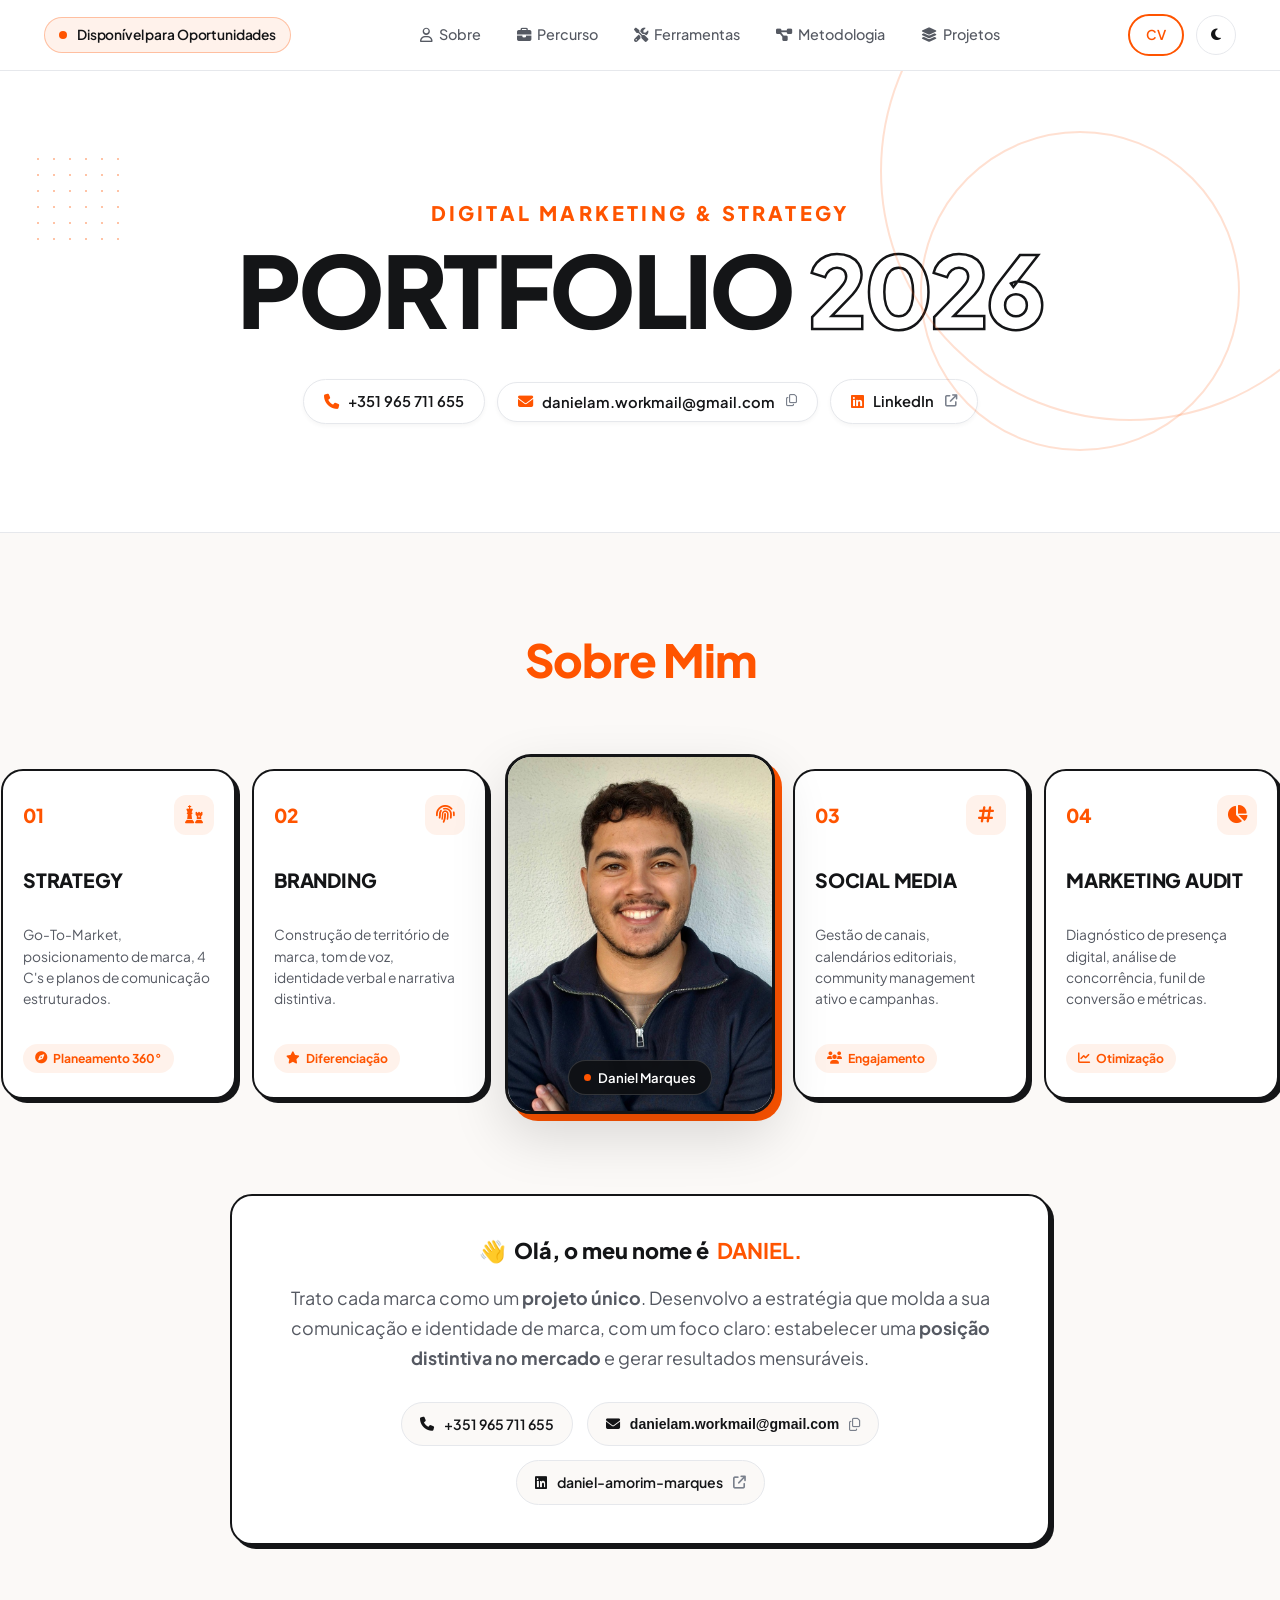
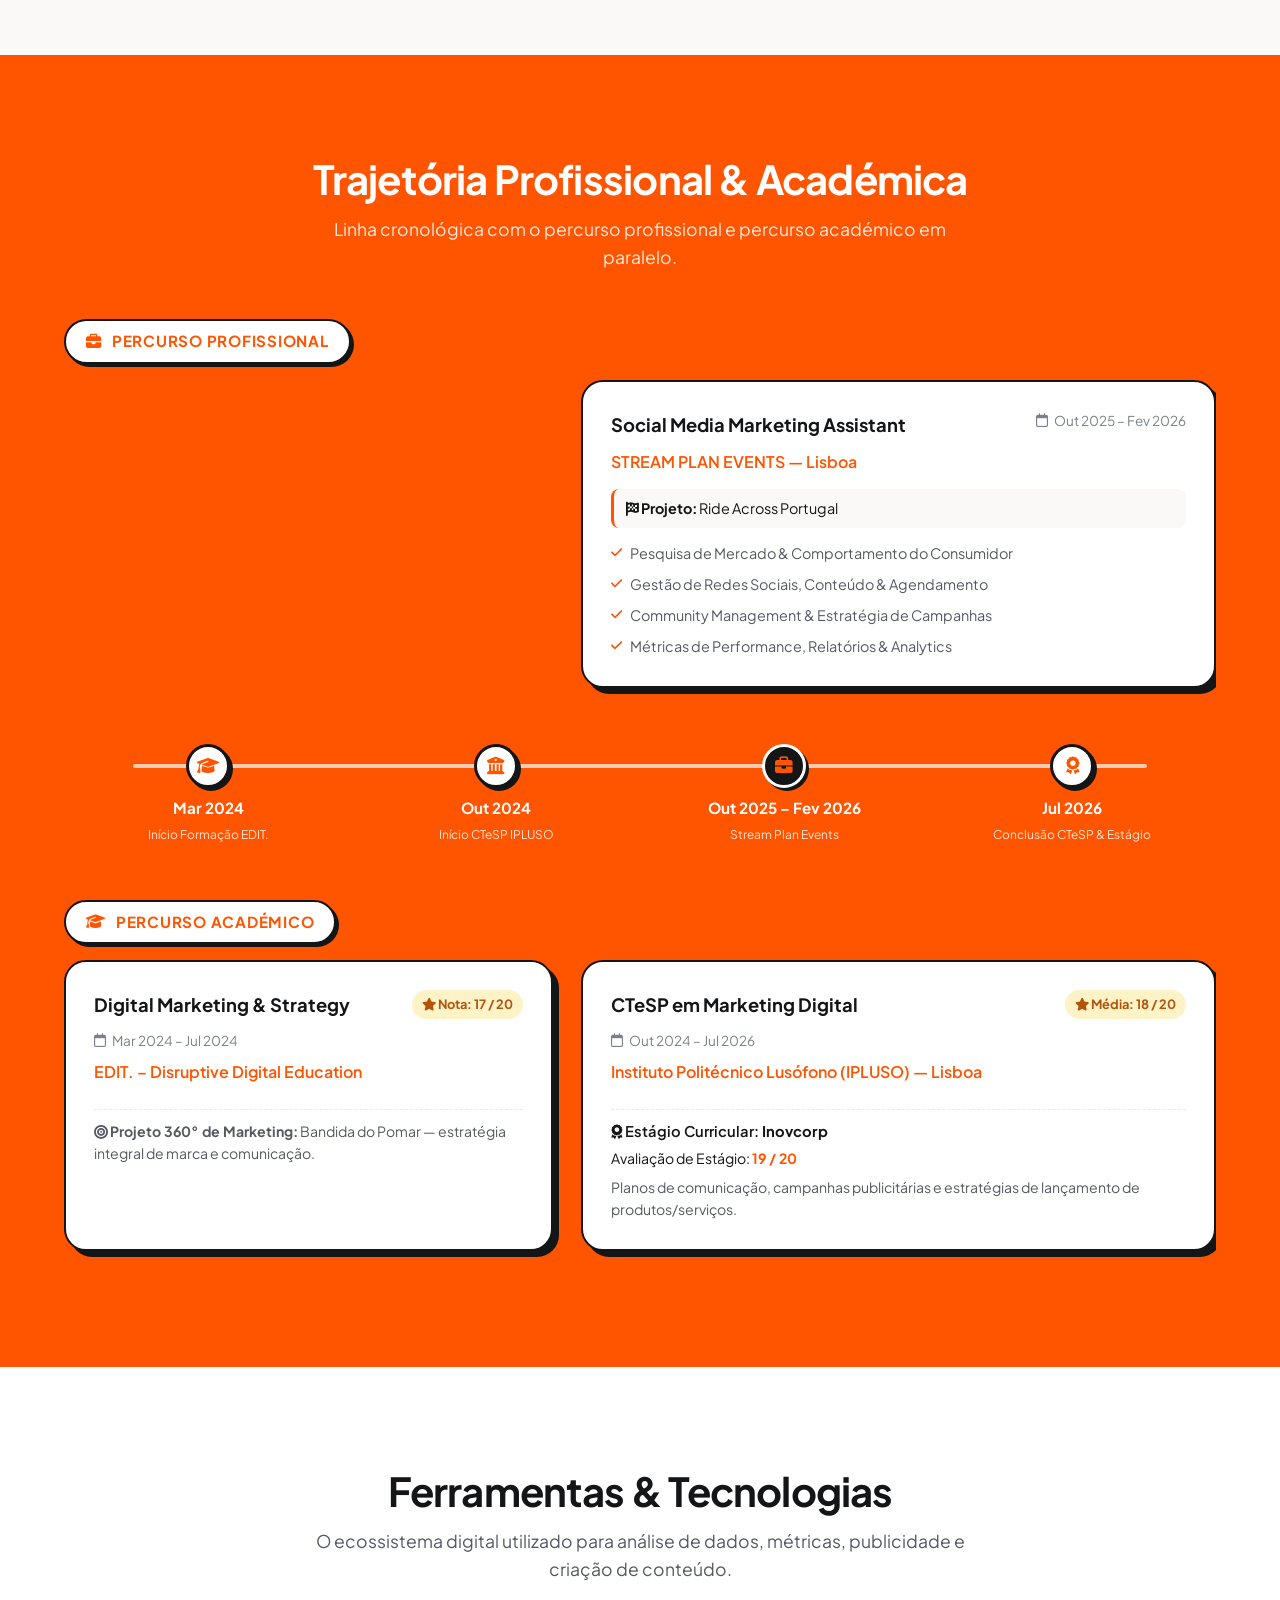
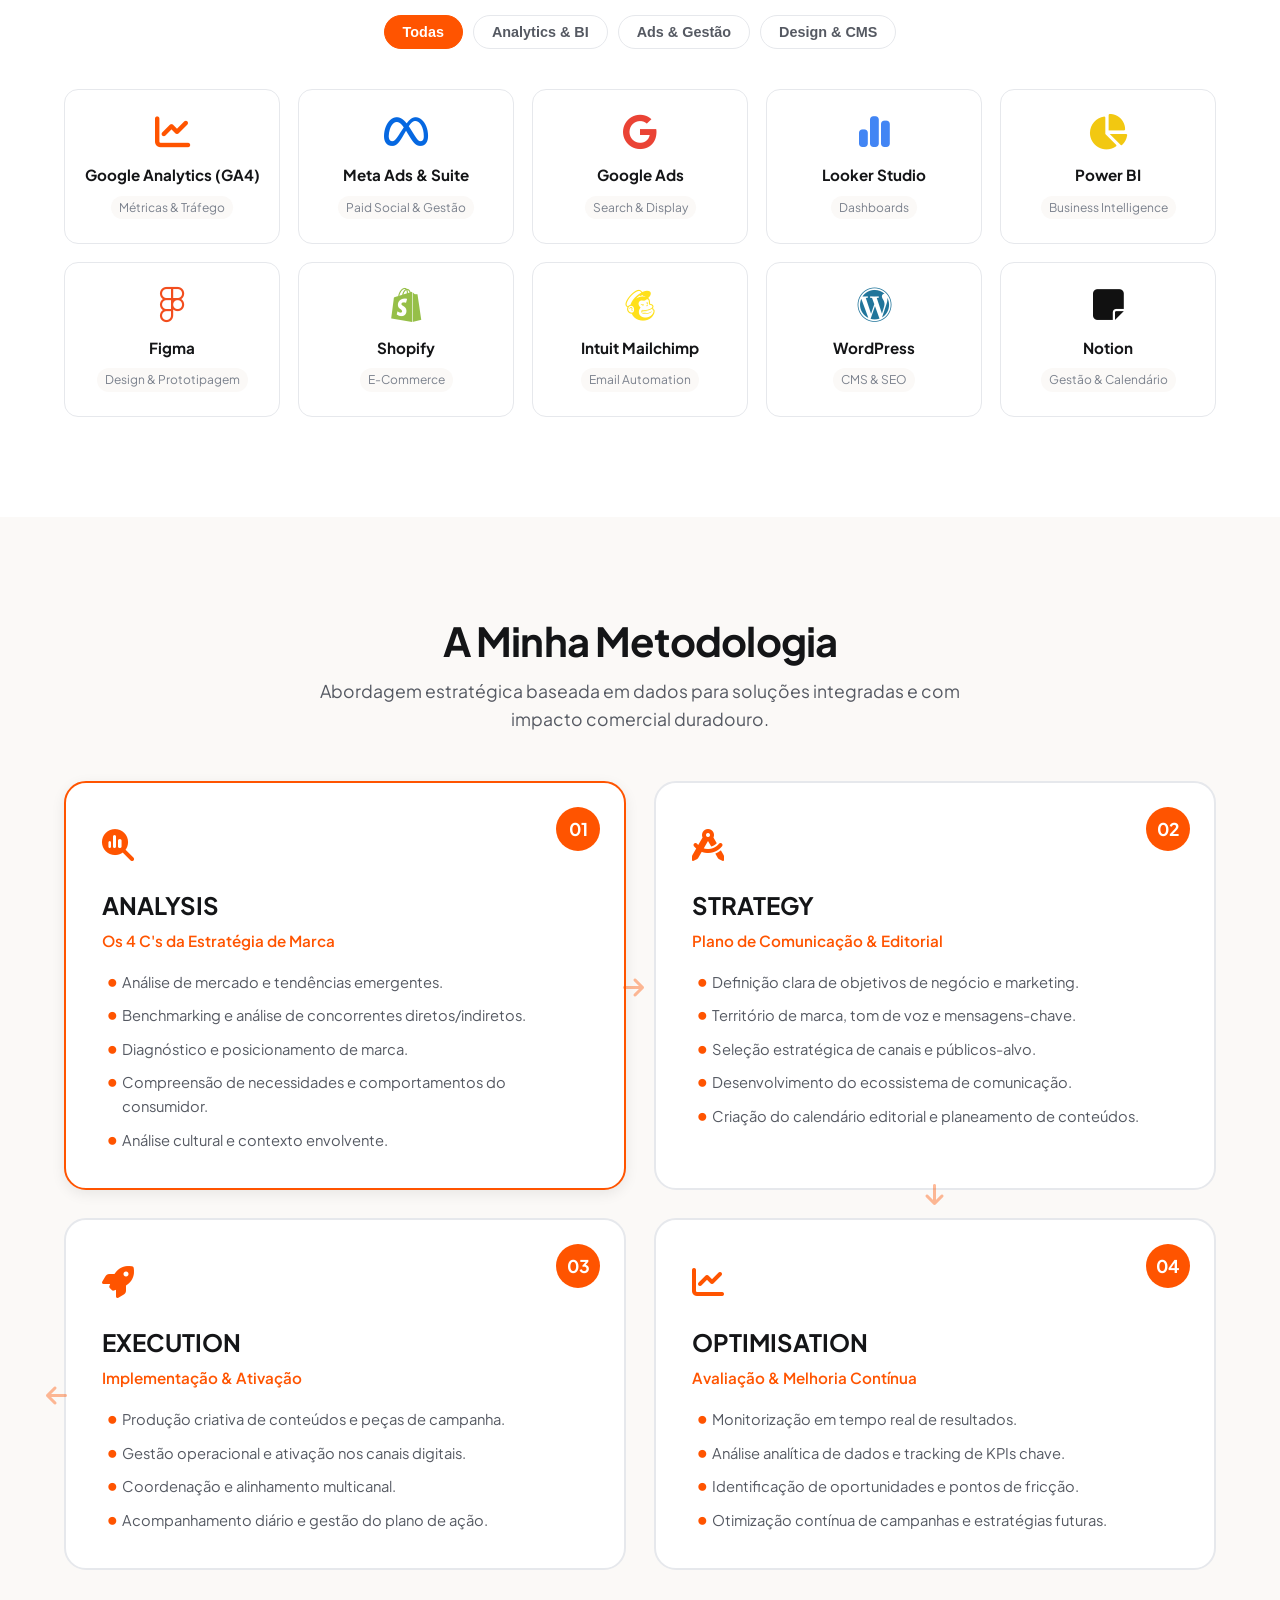
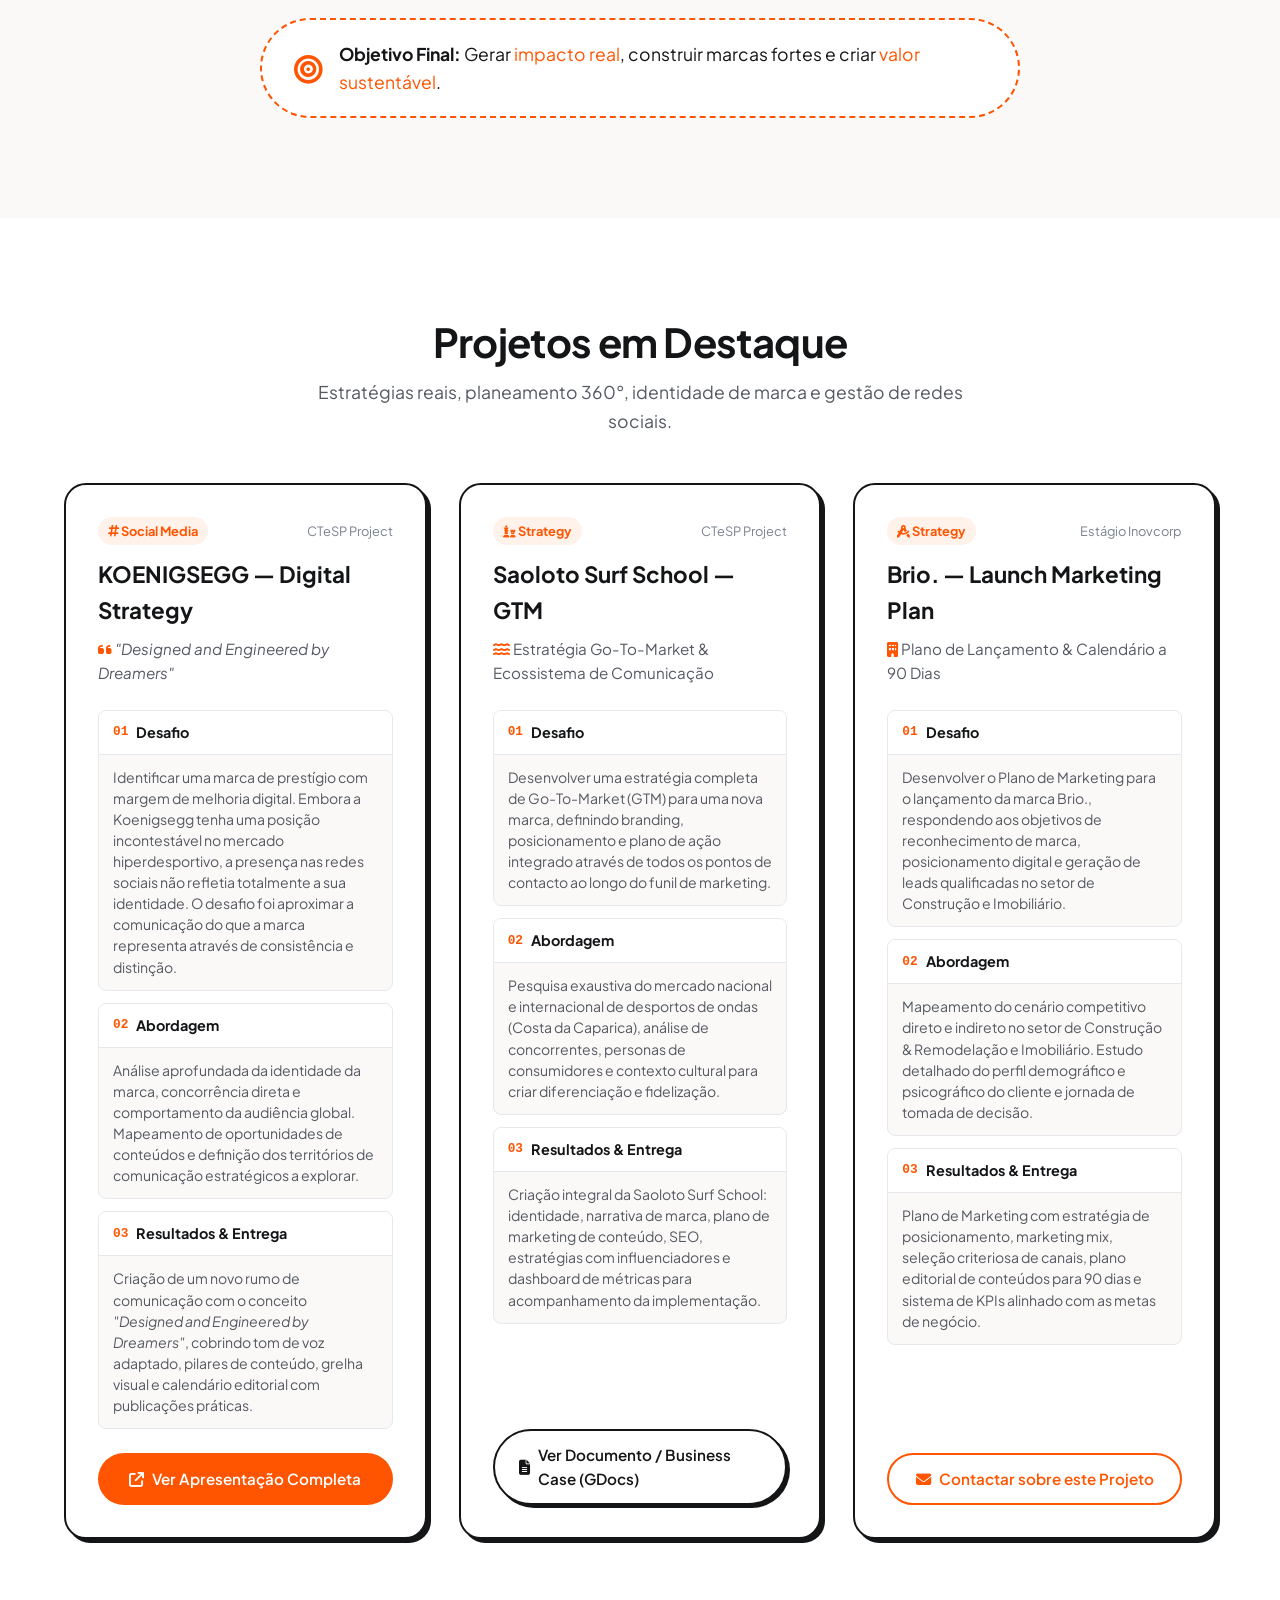
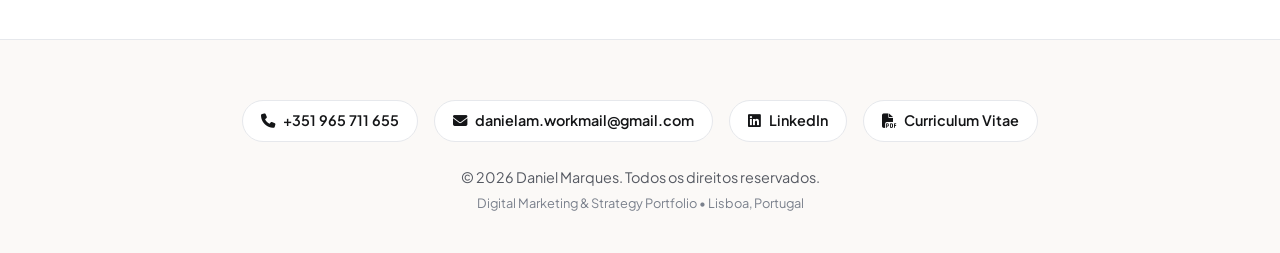
==== index.html @ 51c7c1ad "About section: style Sobre Mim title in brand orange" ====
﻿<!DOCTYPE html>
<html lang="pt">
<head>
  <meta charset="UTF-8">
  <meta name="viewport" content="width=device-width, initial-scale=1.0">
  <title>Daniel Marques | Digital Marketing & Strategy Portfolio 2026</title>
  <meta name="description" content="Portfólio de Marketing Digital e Estratégia de Daniel Marques. Estratégia de marca, social media, auditoria de marketing e planeamento de campanhas.">
  
  <!-- Google Fonts -->
  <link rel="preconnect" href="https://fonts.googleapis.com">
  <link rel="preconnect" href="https://fonts.gstatic.com" crossorigin>
  <link href="https://fonts.googleapis.com/css2?family=Plus+Jakarta+Sans:wght@300;400;500;600;700;800&family=Space+Grotesk:wght@500;700&display=swap" rel="stylesheet">
  
  <!-- FontAwesome Icons -->
  <link rel="stylesheet" href="https://cdnjs.cloudflare.com/ajax/libs/font-awesome/6.5.1/css/all.min.css">
  
  <link rel="stylesheet" href="style.css">
</head>
<body>

  <!-- ================= TOP NAVIGATION / ÍNDICE ================= -->
  <header class="navbar" id="navbar">
    <div class="nav-container">
      <a href="#hero" class="nav-logo">
        <span class="pulse-dot"></span>
        <span class="nav-status-text">Disponível para Oportunidades</span>
      </a>

      <nav class="nav-menu" id="nav-menu">
        <ul class="nav-list">
          <li><a href="#about" class="nav-link"><i class="fa-regular fa-user"></i> Sobre</a></li>
          <li><a href="#experience" class="nav-link"><i class="fa-solid fa-briefcase"></i> Percurso</a></li>
          <li><a href="#tools" class="nav-link"><i class="fa-solid fa-screwdriver-wrench"></i> Ferramentas</a></li>
          <li><a href="#methodology" class="nav-link"><i class="fa-solid fa-diagram-project"></i> Metodologia</a></li>
          <li><a href="#projects" class="nav-link"><i class="fa-solid fa-layer-group"></i> Projetos</a></li>
        </ul>
      </nav>

      <div class="nav-actions">
        <a href="https://canva.link/8r5ul8tiru9cutq" target="_blank" rel="noopener noreferrer" class="btn btn-sm btn-outline">
          CV
        </a>
        <button id="theme-toggle" class="icon-btn" title="Alternar tema">
          <i class="fa-solid fa-moon"></i>
        </button>
        <button id="mobile-toggle" class="icon-btn mobile-only" aria-label="Abrir menu">
          <i class="fa-solid fa-bars"></i>
        </button>
      </div>
    </div>
  </header>

  <!-- ================= HERO SECTION ================= -->
  <section class="hero-section" id="hero">
    <div class="hero-decorations">
      <div class="circle-arc circle-arc-1"></div>
      <div class="circle-arc circle-arc-2"></div>
      <div class="dot-grid"></div>
    </div>

    <div class="container hero-content hero-centered">
      <div class="hero-titles text-center">
        <p class="hero-eyebrow">DIGITAL MARKETING & STRATEGY</p>
        <h1 class="hero-title">PORTFOLIO <span class="highlight-year">2026</span></h1>
      </div>

      <!-- Hero Contacts Pills -->
      <div class="hero-contacts-pills">
        <a href="tel:+351965711655" class="hero-pill-btn">
          <i class="fa-solid fa-phone"></i>
          <span>+351 965 711 655</span>
        </a>
        <button class="hero-pill-btn copy-btn" data-copy="danielam.workmail@gmail.com" title="Clique para copiar">
          <i class="fa-solid fa-envelope"></i>
          <span>danielam.workmail@gmail.com</span>
          <i class="fa-regular fa-copy pill-copy-icon"></i>
        </button>
        <a href="https://www.linkedin.com/in/daniel-amorim-marques-2092b6295/" target="_blank" rel="noopener noreferrer" class="hero-pill-btn">
          <i class="fa-brands fa-linkedin"></i>
          <span>LinkedIn</span>
          <i class="fa-solid fa-arrow-up-right-from-square pill-ext-icon"></i>
        </a>
      </div>
    </div>
  </section>

  <!-- ================= ABOUT & SPECIALIZATION STAGE ================= -->
  <section class="about-section" id="about">
    <div class="container">

      <!-- Section Title -->
      <div class="section-heading text-center">
        <h2 class="section-title text-orange">Sobre Mim</h2>
      </div>

      <!-- Interactive 5-Piece Stage: Center Photo + 2 Cards Left + 2 Cards Right -->
      <div class="specialization-stage" id="specializationStage">
        
        <!-- 2 Cards Left -->
        <div class="stage-wing stage-wing-left">
          
          <!-- Card 1: Strategy (Far Left) -->
          <article class="spec-card card-left-1" data-pillar="strategy">
            <div class="spec-card-top">
              <span class="spec-num">01</span>
              <div class="spec-icon"><i class="fa-solid fa-chess"></i></div>
            </div>
            <h3 class="spec-title">STRATEGY</h3>
            <p class="spec-desc">Go-To-Market, posicionamento de marca, 4 C's e planos de comunicação estruturados.</p>
            <div class="spec-tag"><i class="fa-solid fa-compass"></i> Planeamento 360°</div>
          </article>

          <!-- Card 2: Branding (Near Left) -->
          <article class="spec-card card-left-2" data-pillar="branding">
            <div class="spec-card-top">
              <span class="spec-num">02</span>
              <div class="spec-icon"><i class="fa-solid fa-fingerprint"></i></div>
            </div>
            <h3 class="spec-title">BRANDING</h3>
            <p class="spec-desc">Construção de território de marca, tom de voz, identidade verbal e narrativa distintiva.</p>
            <div class="spec-tag"><i class="fa-solid fa-star"></i> Diferenciação</div>
          </article>

        </div>

        <!-- Center: Daniel's Portrait Card -->
        <div class="stage-center-portrait" id="stageCenterPortrait">
          <div class="portrait-card-frame">
            <img src="daniel_photo.jpg" alt="Daniel Marques" class="stage-portrait-img">
            <div class="portrait-badge">
              <span class="pulse-dot"></span>
              <span class="portrait-name">Daniel Marques</span>
            </div>
          </div>
        </div>

        <!-- 2 Cards Right -->
        <div class="stage-wing stage-wing-right">
          
          <!-- Card 3: Social Media (Near Right) -->
          <article class="spec-card card-right-1" data-pillar="social">
            <div class="spec-card-top">
              <span class="spec-num">03</span>
              <div class="spec-icon"><i class="fa-solid fa-hashtag"></i></div>
            </div>
            <h3 class="spec-title">SOCIAL MEDIA</h3>
            <p class="spec-desc">Gestão de canais, calendários editoriais, community management ativo e campanhas.</p>
            <div class="spec-tag"><i class="fa-solid fa-users"></i> Engajamento</div>
          </article>

          <!-- Card 4: Marketing Audit (Far Right) -->
          <article class="spec-card card-right-2" data-pillar="audit">
            <div class="spec-card-top">
              <span class="spec-num">04</span>
              <div class="spec-icon"><i class="fa-solid fa-chart-pie"></i></div>
            </div>
            <h3 class="spec-title">MARKETING AUDIT</h3>
            <p class="spec-desc">Diagnóstico de presença digital, análise de concorrência, funil de conversão e métricas.</p>
            <div class="spec-tag"><i class="fa-solid fa-chart-line"></i> Otimização</div>
          </article>

        </div>

      </div>

      <!-- Scroll-revealed Bio & Contacts below the photo -->
      <div class="about-scroll-bio" id="aboutScrollBio">
        <div class="scroll-bio-card">
          <div class="bio-intro-badge">
            <span class="wave-icon">👋</span> Olá, o meu nome é <strong class="text-orange">DANIEL.</strong>
          </div>
          <p class="bio-main-text">
            Trato cada marca como um <strong>projeto único</strong>. Desenvolvo a estratégia que molda a sua comunicação e identidade de marca, com um foco claro: estabelecer uma <strong>posição distintiva no mercado</strong> e gerar resultados mensuráveis.
          </p>

          <!-- Floating Contact Pills -->
          <div class="bio-contacts-bar">
            <a href="tel:+351965711655" class="bio-contact-pill">
              <i class="fa-solid fa-phone"></i>
              <span>+351 965 711 655</span>
            </a>
            <button class="bio-contact-pill copy-btn" data-copy="danielam.workmail@gmail.com" title="Copiar email">
              <i class="fa-solid fa-envelope"></i>
              <span>danielam.workmail@gmail.com</span>
              <i class="fa-regular fa-copy copy-icon"></i>
            </button>
            <a href="https://www.linkedin.com/in/daniel-amorim-marques-2092b6295/" target="_blank" rel="noopener noreferrer" class="bio-contact-pill">
              <i class="fa-brands fa-linkedin"></i>
              <span>daniel-amorim-marques</span>
              <i class="fa-solid fa-arrow-up-right-from-square external-icon"></i>
            </a>
          </div>
        </div>
      </div>

    </div>
  </section>

  <!-- ================= TIMELINE HORIZONTAL (PROFISSIONAL EM CIMA / ACADÉMICO EM BAIXO) ================= -->
  <section class="timeline-section" id="experience">
    <div class="container">
      <div class="section-heading text-center">
        <h2 class="section-title text-white">Trajetória Profissional & Académica</h2>
        <p class="section-sub text-white-80">Linha cronológica com o percurso profissional e percurso académico em paralelo.</p>
      </div>

      <!-- Horizontal Timeline Container -->
      <div class="horizontal-timeline-wrapper">
        <div class="horizontal-timeline">

          <!-- TOP TRACK: PERCURSO PROFISSIONAL -->
          <div class="timeline-track top-track">
            <div class="track-header-row">
              <span class="track-pill">
                <i class="fa-solid fa-briefcase"></i> PERCURSO PROFISSIONAL
              </span>
            </div>

            <div class="track-content-row">
              <!-- Empty spacer to align with chronological timeline (Out 2025 - Fev 2026) -->
              <div class="h-card-spacer"></div>

              <!-- Stream Plan Events Card -->
              <div class="h-card professional-card">
                <div class="h-card-header">
                  <span class="role-badge">Social Media Marketing Assistant</span>
                  <span class="time-badge"><i class="fa-regular fa-calendar"></i> Out 2025 – Fev 2026</span>
                </div>
                <h4 class="company-title">STREAM PLAN EVENTS — Lisboa</h4>
                <p class="project-tag"><i class="fa-solid fa-flag-checkered"></i> <strong>Projeto:</strong> Ride Across Portugal</p>
                <ul class="duties-list compact">
                  <li><i class="fa-solid fa-check"></i> Pesquisa de Mercado & Comportamento do Consumidor</li>
                  <li><i class="fa-solid fa-check"></i> Gestão de Redes Sociais, Conteúdo & Agendamento</li>
                  <li><i class="fa-solid fa-check"></i> Community Management & Estratégia de Campanhas</li>
                  <li><i class="fa-solid fa-check"></i> Métricas de Performance, Relatórios & Analytics</li>
                </ul>
              </div>
            </div>
          </div>

          <!-- CENTRAL CHRONOLOGICAL AXIS -->
          <div class="timeline-axis-container">
            <div class="axis-line"></div>
            <div class="axis-points-row">
              
              <div class="axis-node-item">
                <div class="node-marker"><i class="fa-solid fa-graduation-cap"></i></div>
                <span class="node-year">Mar 2024</span>
                <span class="node-hint">Início Formação EDIT.</span>
              </div>

              <div class="axis-node-item">
                <div class="node-marker"><i class="fa-solid fa-building-columns"></i></div>
                <span class="node-year">Out 2024</span>
                <span class="node-hint">Início CTeSP IPLUSO</span>
              </div>

              <div class="axis-node-item highlight-node">
                <div class="node-marker"><i class="fa-solid fa-briefcase"></i></div>
                <span class="node-year">Out 2025 – Fev 2026</span>
                <span class="node-hint">Stream Plan Events</span>
              </div>

              <div class="axis-node-item">
                <div class="node-marker"><i class="fa-solid fa-award"></i></div>
                <span class="node-year">Jul 2026</span>
                <span class="node-hint">Conclusão CTeSP & Estágio</span>
              </div>

            </div>
          </div>

          <!-- BOTTOM TRACK: PERCURSO ACADÉMICO -->
          <div class="timeline-track bottom-track">
            <div class="track-header-row">
              <span class="track-pill">
                <i class="fa-solid fa-graduation-cap"></i> PERCURSO ACADÉMICO
              </span>
            </div>

            <div class="track-content-row academic-row">
              
              <!-- Academic Card 1: EDIT. -->
              <div class="h-card academic-card">
                <div class="h-card-header">
                  <span class="role-badge">Digital Marketing & Strategy</span>
                  <span class="grade-pill"><i class="fa-solid fa-star"></i> Nota: 17 / 20</span>
                </div>
                <span class="time-badge"><i class="fa-regular fa-calendar"></i> Mar 2024 – Jul 2024</span>
                <h4 class="company-title">EDIT. – Disruptive Digital Education</h4>
                <div class="academic-highlight">
                  <p class="highlight-text"><i class="fa-solid fa-bullseye"></i> <strong>Projeto 360° de Marketing:</strong> Bandida do Pomar — estratégia integral de marca e comunicação.</p>
                </div>
              </div>

              <!-- Academic Card 2: IPLUSO -->
              <div class="h-card academic-card">
                <div class="h-card-header">
                  <span class="role-badge">CTeSP em Marketing Digital</span>
                  <span class="grade-pill"><i class="fa-solid fa-star"></i> Média: 18 / 20</span>
                </div>
                <span class="time-badge"><i class="fa-regular fa-calendar"></i> Out 2024 – Jul 2026</span>
                <h4 class="company-title">Instituto Politécnico Lusófono (IPLUSO) — Lisboa</h4>
                <div class="academic-highlight">
                  <div class="highlight-badge">
                    <i class="fa-solid fa-award"></i> Estágio Curricular: <strong>Inovcorp</strong>
                  </div>
                  <p class="grade-note">Avaliação de Estágio: <strong class="text-orange">19 / 20</strong></p>
                  <p class="highlight-text">Planos de comunicação, campanhas publicitárias e estratégias de lançamento de produtos/serviços.</p>
                </div>
              </div>

            </div>
          </div>

        </div>
      </div>
    </div>
  </section>

  <!-- ================= TOOLS & TECH STACK ================= -->
  <section class="tools-section" id="tools">
    <div class="container">
      <div class="section-heading text-center">
        <h2 class="section-title">Ferramentas & Tecnologias</h2>
        <p class="section-sub">O ecossistema digital utilizado para análise de dados, métricas, publicidade e criação de conteúdo.</p>
      </div>

      <!-- Category Filter Pills -->
      <div class="tools-filter-wrapper">
        <button class="filter-btn active" data-filter="all">Todas</button>
        <button class="filter-btn" data-filter="analytics">Analytics & BI</button>
        <button class="filter-btn" data-filter="ads">Ads & Gestão</button>
        <button class="filter-btn" data-filter="design">Design & CMS</button>
      </div>

      <div class="tools-grid">
        <div class="tool-card" data-category="analytics">
          <i class="fa-solid fa-chart-line tool-icon text-orange"></i>
          <span class="tool-name">Google Analytics (GA4)</span>
          <span class="tool-tag">Métricas & Tráfego</span>
        </div>
        <div class="tool-card" data-category="ads">
          <i class="fa-brands fa-meta tool-icon" style="color: #0668E1;"></i>
          <span class="tool-name">Meta Ads & Suite</span>
          <span class="tool-tag">Paid Social & Gestão</span>
        </div>
        <div class="tool-card" data-category="ads">
          <i class="fa-brands fa-google tool-icon" style="color: #EA4335;"></i>
          <span class="tool-name">Google Ads</span>
          <span class="tool-tag">Search & Display</span>
        </div>
        <div class="tool-card" data-category="analytics">
          <i class="fa-solid fa-chart-simple tool-icon" style="color: #4285F4;"></i>
          <span class="tool-name">Looker Studio</span>
          <span class="tool-tag">Dashboards</span>
        </div>
        <div class="tool-card" data-category="analytics">
          <i class="fa-solid fa-chart-pie tool-icon" style="color: #F2C811;"></i>
          <span class="tool-name">Power BI</span>
          <span class="tool-tag">Business Intelligence</span>
        </div>
        <div class="tool-card" data-category="design">
          <i class="fa-brands fa-figma tool-icon" style="color: #F24E1E;"></i>
          <span class="tool-name">Figma</span>
          <span class="tool-tag">Design & Prototipagem</span>
        </div>
        <div class="tool-card" data-category="design">
          <i class="fa-brands fa-shopify tool-icon" style="color: #96BF48;"></i>
          <span class="tool-name">Shopify</span>
          <span class="tool-tag">E-Commerce</span>
        </div>
        <div class="tool-card" data-category="ads">
          <i class="fa-brands fa-mailchimp tool-icon" style="color: #FFE01B;"></i>
          <span class="tool-name">Intuit Mailchimp</span>
          <span class="tool-tag">Email Automation</span>
        </div>
        <div class="tool-card" data-category="design">
          <i class="fa-brands fa-wordpress tool-icon" style="color: #21759B;"></i>
          <span class="tool-name">WordPress</span>
          <span class="tool-tag">CMS & SEO</span>
        </div>
        <div class="tool-card" data-category="design">
          <i class="fa-solid fa-note-sticky tool-icon" style="color: #111;"></i>
          <span class="tool-name">Notion</span>
          <span class="tool-tag">Gestão & Calendário</span>
        </div>
      </div>
    </div>
  </section>

  <!-- ================= METHODOLOGY ================= -->
  <section class="methodology-section" id="methodology">
    <div class="container">
      <div class="section-heading text-center">
        <h2 class="section-title">A Minha Metodologia</h2>
        <p class="section-sub">Abordagem estratégica baseada em dados para soluções integradas e com impacto comercial duradouro.</p>
      </div>

      <!-- 4-Step Interactive Cycle Grid -->
      <div class="methodology-grid">
        
        <div class="method-card active" data-step="1">
          <div class="step-badge">01</div>
          <div class="method-icon"><i class="fa-solid fa-magnifying-glass-chart"></i></div>
          <h3 class="method-step-title">ANALYSIS</h3>
          <p class="method-subtitle">Os 4 C's da Estratégia de Marca</p>
          <ul class="method-checklist">
            <li>Análise de mercado e tendências emergentes.</li>
            <li>Benchmarking e análise de concorrentes diretos/indiretos.</li>
            <li>Diagnóstico e posicionamento de marca.</li>
            <li>Compreensão de necessidades e comportamentos do consumidor.</li>
            <li>Análise cultural e contexto envolvente.</li>
          </ul>
          <div class="step-connector right-arrow"><i class="fa-solid fa-arrow-right"></i></div>
        </div>

        <div class="method-card" data-step="2">
          <div class="step-badge">02</div>
          <div class="method-icon"><i class="fa-solid fa-compass-drafting"></i></div>
          <h3 class="method-step-title">STRATEGY</h3>
          <p class="method-subtitle">Plano de Comunicação & Editorial</p>
          <ul class="method-checklist">
            <li>Definição clara de objetivos de negócio e marketing.</li>
            <li>Território de marca, tom de voz e mensagens-chave.</li>
            <li>Seleção estratégica de canais e públicos-alvo.</li>
            <li>Desenvolvimento do ecossistema de comunicação.</li>
            <li>Criação do calendário editorial e planeamento de conteúdos.</li>
          </ul>
          <div class="step-connector down-arrow"><i class="fa-solid fa-arrow-down"></i></div>
        </div>

        <div class="method-card" data-step="3">
          <div class="step-badge">03</div>
          <div class="method-icon"><i class="fa-solid fa-rocket"></i></div>
          <h3 class="method-step-title">EXECUTION</h3>
          <p class="method-subtitle">Implementação & Ativação</p>
          <ul class="method-checklist">
            <li>Produção criativa de conteúdos e peças de campanha.</li>
            <li>Gestão operacional e ativação nos canais digitais.</li>
            <li>Coordenação e alinhamento multicanal.</li>
            <li>Acompanhamento diário e gestão do plano de ação.</li>
          </ul>
          <div class="step-connector left-arrow"><i class="fa-solid fa-arrow-left"></i></div>
        </div>

        <div class="method-card" data-step="4">
          <div class="step-badge">04</div>
          <div class="method-icon"><i class="fa-solid fa-chart-line"></i></div>
          <h3 class="method-step-title">OPTIMISATION</h3>
          <p class="method-subtitle">Avaliação & Melhoria Contínua</p>
          <ul class="method-checklist">
            <li>Monitorização em tempo real de resultados.</li>
            <li>Análise analítica de dados e tracking de KPIs chave.</li>
            <li>Identificação de oportunidades e pontos de fricção.</li>
            <li>Otimização contínua de campanhas e estratégias futuras.</li>
          </ul>
        </div>

      </div>

      <!-- Goal Callout Banner -->
      <div class="goal-callout">
        <div class="goal-icon"><i class="fa-solid fa-bullseye"></i></div>
        <div class="goal-text">
          <strong>Objetivo Final:</strong> Gerar <span class="text-orange">impacto real</span>, construir marcas fortes e criar <span class="text-orange">valor sustentável</span>.
        </div>
      </div>
    </div>
  </section>

  <!-- ================= PROJECTS SECTION ================= -->
  <section class="projects-section" id="projects">
    <div class="container">
      <div class="section-heading text-center">
        <h2 class="section-title">Projetos em Destaque</h2>
        <p class="section-sub">Estratégias reais, planeamento 360°, identidade de marca e gestão de redes sociais.</p>
      </div>

      <div class="projects-grid">
        
        <!-- PROJECT 1: KOENIGSEGG -->
        <article class="project-card">
          <div class="project-top">
            <div class="project-discipline">
              <span class="badge-discipline"><i class="fa-solid fa-hashtag"></i> Social Media</span>
              <span class="badge-type">CTeSP Project</span>
            </div>
            <h3 class="project-title">KOENIGSEGG — Digital Strategy</h3>
            <p class="project-concept">
              <i class="fa-solid fa-quote-left text-orange"></i> 
              <em>"Designed and Engineered by Dreamers"</em>
            </p>
          </div>

          <div class="project-body">
            <div class="accordion-item active">
              <div class="accordion-header"><span class="step-num">01</span> Desafio</div>
              <div class="accordion-content">
                Identificar uma marca de prestígio com margem de melhoria digital. Embora a Koenigsegg tenha uma posição incontestável no mercado hiperdesportivo, a presença nas redes sociais não refletia totalmente a sua identidade. O desafio foi aproximar a comunicação do que a marca representa através de consistência e distinção.
              </div>
            </div>

            <div class="accordion-item">
              <div class="accordion-header"><span class="step-num">02</span> Abordagem</div>
              <div class="accordion-content">
                Análise aprofundada da identidade da marca, concorrência direta e comportamento da audiência global. Mapeamento de oportunidades de conteúdos e definição dos territórios de comunicação estratégicos a explorar.
              </div>
            </div>

            <div class="accordion-item">
              <div class="accordion-header"><span class="step-num">03</span> Resultados & Entrega</div>
              <div class="accordion-content">
                Criação de um novo rumo de comunicação com o conceito <em>"Designed and Engineered by Dreamers"</em>, cobrindo tom de voz adaptado, pilares de conteúdo, grelha visual e calendário editorial com publicações práticas.
              </div>
            </div>
          </div>

          <div class="project-footer">
            <a href="https://canva.link/9htzv8b2qjcw25u" target="_blank" rel="noopener noreferrer" class="btn btn-primary btn-block">
              <i class="fa-solid fa-arrow-up-right-from-square"></i> Ver Apresentação Completa
            </a>
          </div>
        </article>

        <!-- PROJECT 2: SAOLOTO SURF SCHOOL -->
        <article class="project-card">
          <div class="project-top">
            <div class="project-discipline">
              <span class="badge-discipline"><i class="fa-solid fa-chess"></i> Strategy</span>
              <span class="badge-type">CTeSP Project</span>
            </div>
            <h3 class="project-title">Saoloto Surf School — GTM</h3>
            <p class="project-concept">
              <i class="fa-solid fa-water text-orange"></i>
              Estratégia Go-To-Market & Ecossistema de Comunicação
            </p>
          </div>

          <div class="project-body">
            <div class="accordion-item active">
              <div class="accordion-header"><span class="step-num">01</span> Desafio</div>
              <div class="accordion-content">
                Desenvolver uma estratégia completa de Go-To-Market (GTM) para uma nova marca, definindo branding, posicionamento e plano de ação integrado através de todos os pontos de contacto ao longo do funil de marketing.
              </div>
            </div>

            <div class="accordion-item">
              <div class="accordion-header"><span class="step-num">02</span> Abordagem</div>
              <div class="accordion-content">
                Pesquisa exaustiva do mercado nacional e internacional de desportos de ondas (Costa da Caparica), análise de concorrentes, personas de consumidores e contexto cultural para criar diferenciação e fidelização.
              </div>
            </div>

            <div class="accordion-item">
              <div class="accordion-header"><span class="step-num">03</span> Resultados & Entrega</div>
              <div class="accordion-content">
                Criação integral da Saoloto Surf School: identidade, narrativa de marca, plano de marketing de conteúdo, SEO, estratégias com influenciadores e dashboard de métricas para acompanhamento da implementação.
              </div>
            </div>
          </div>

          <div class="project-footer">
            <a href="https://docs.google.com/document/d/1nyJL0La-Y9aVfhH8O77bKwNDdBvpBbzNKygbAtj7XVI/edit?usp=sharing" target="_blank" rel="noopener noreferrer" class="btn btn-secondary btn-block">
              <i class="fa-solid fa-file-lines"></i> Ver Documento / Business Case (GDocs)
            </a>
          </div>
        </article>

        <!-- PROJECT 3: BRIO. -->
        <article class="project-card">
          <div class="project-top">
            <div class="project-discipline">
              <span class="badge-discipline"><i class="fa-solid fa-compass-drafting"></i> Strategy</span>
              <span class="badge-type">Estágio Inovcorp</span>
            </div>
            <h3 class="project-title">Brio. — Launch Marketing Plan</h3>
            <p class="project-concept">
              <i class="fa-solid fa-building text-orange"></i>
              Plano de Lançamento & Calendário a 90 Dias
            </p>
          </div>

          <div class="project-body">
            <div class="accordion-item active">
              <div class="accordion-header"><span class="step-num">01</span> Desafio</div>
              <div class="accordion-content">
                Desenvolver o Plano de Marketing para o lançamento da marca Brio., respondendo aos objetivos de reconhecimento de marca, posicionamento digital e geração de leads qualificadas no setor de Construção e Imobiliário.
              </div>
            </div>

            <div class="accordion-item">
              <div class="accordion-header"><span class="step-num">02</span> Abordagem</div>
              <div class="accordion-content">
                Mapeamento do cenário competitivo direto e indireto no setor de Construção & Remodelação e Imobiliário. Estudo detalhado do perfil demográfico e psicográfico do cliente e jornada de tomada de decisão.
              </div>
            </div>

            <div class="accordion-item">
              <div class="accordion-header"><span class="step-num">03</span> Resultados & Entrega</div>
              <div class="accordion-content">
                Plano de Marketing com estratégia de posicionamento, marketing mix, seleção criteriosa de canais, plano editorial de conteúdos para 90 dias e sistema de KPIs alinhado com as metas de negócio.
              </div>
            </div>
          </div>

          <div class="project-footer">
            <a href="mailto:danielam.workmail@gmail.com" class="btn btn-outline btn-block">
              <i class="fa-solid fa-envelope"></i> Contactar sobre este Projeto
            </a>
          </div>
        </article>

      </div>
    </div>
  </section>

  <!-- ================= CLEAN FOOTER ================= -->
  <footer class="site-footer">
    <div class="container">
      <div class="footer-links-row">
        <a href="tel:+351965711655"><i class="fa-solid fa-phone"></i> +351 965 711 655</a>
        <a href="mailto:danielam.workmail@gmail.com"><i class="fa-solid fa-envelope"></i> danielam.workmail@gmail.com</a>
        <a href="https://www.linkedin.com/in/daniel-amorim-marques-2092b6295/" target="_blank" rel="noopener noreferrer"><i class="fa-brands fa-linkedin"></i> LinkedIn</a>
        <a href="https://canva.link/8r5ul8tiru9cutq" target="_blank" rel="noopener noreferrer"><i class="fa-solid fa-file-pdf"></i> Curriculum Vitae</a>
      </div>
      <p class="footer-copy">© 2026 Daniel Marques. Todos os direitos reservados.</p>
      <p class="footer-sub">Digital Marketing & Strategy Portfolio • Lisboa, Portugal</p>
    </div>
  </footer>

  <!-- Notification Toast for Copy -->
  <div id="toast" class="toast">Texto copiado para a área de transferência!</div>

  <script src="script.js"></script>
</body>
</html>
---- style.css ----
﻿/* ==========================================================================
   DANIEL MARQUES - DIGITAL MARKETING PORTFOLIO 2026
   Style Sheet: Modern Neo-Brutalist & Minimalist Design
   Colors: Tangerine Orange, Clean White, Dark Charcoal, Warm Blush
   ========================================================================== */

:root {
  --primary: #FF5400;
  --primary-hover: #e04a00;
  --primary-light: #FFF2EB;
  --primary-gradient: linear-gradient(135deg, #FF5400 0%, #FF7A33 100%);
  
  --bg-main: #FFFFFF;
  --bg-alt: #FBF9F7;
  --bg-surface: #FFFFFF;
  --bg-card: #FFFFFF;
  --bg-blush: #FFF5F0;
  
  --text-main: #141517;
  --text-muted: #555962;
  --text-light: #7A808C;
  --border-color: #E6E8EC;
  --border-dark: #141517;
  
  --shadow-sm: 0 2px 4px rgba(0, 0, 0, 0.04);
  --shadow-md: 0 4px 14px rgba(0, 0, 0, 0.08);
  --shadow-lg: 0 10px 30px rgba(0, 0, 0, 0.1);
  --shadow-brutal: 4px 4px 0px #141517;
  --shadow-brutal-orange: 4px 4px 0px #FF5400;
  
  --radius-sm: 8px;
  --radius-md: 14px;
  --radius-lg: 22px;
  --radius-pill: 9999px;
  
  --font-sans: 'Plus Jakarta Sans', -apple-system, BlinkMacSystemFont, sans-serif;
  --font-display: 'Plus Jakarta Sans', sans-serif;
  --font-mono: 'Fira Code', monospace;
  
  --transition: all 0.25s cubic-bezier(0.16, 1, 0.3, 1);
}

[data-theme="dark"] {
  --bg-main: #0E0F12;
  --bg-alt: #16181D;
  --bg-surface: #1B1E24;
  --bg-card: #1B1E24;
  --bg-blush: #231B17;
  
  --text-main: #F4F5F7;
  --text-muted: #A0A5B1;
  --text-light: #7A808C;
  --border-color: #2B2F38;
  --border-dark: #F4F5F7;
  
  --shadow-brutal: 4px 4px 0px #FF5400;
  --shadow-md: 0 4px 14px rgba(0, 0, 0, 0.3);
}

/* Reset & Box Sizing */
*, *::before, *::after {
  box-sizing: border-box;
  margin: 0;
  padding: 0;
}

html {
  scroll-behavior: smooth;
  font-size: 16px;
}

body {
  font-family: var(--font-sans);
  background-color: var(--bg-main);
  color: var(--text-main);
  line-height: 1.6;
  -webkit-font-smoothing: antialiased;
  transition: background-color 0.3s ease, color 0.3s ease;
  overflow-x: hidden;
}

.container {
  width: 100%;
  max-width: 1200px;
  margin: 0 auto;
  padding: 0 24px;
}

a {
  color: inherit;
  text-decoration: none;
  transition: var(--transition);
}

/* Typography Helpers */
.text-orange { color: var(--primary) !important; }
.text-white { color: #FFFFFF !important; }
.text-white-80 { color: rgba(255, 255, 255, 0.88) !important; }
.text-green { color: #10B981 !important; }
.text-center { text-align: center; }

.section-title {
  font-family: var(--font-display);
  font-size: 2.5rem;
  font-weight: 700;
  letter-spacing: -0.02em;
  margin-bottom: 12px;
  line-height: 1.2;
}

.section-sub {
  font-size: 1.1rem;
  color: var(--text-muted);
  max-width: 680px;
  margin: 0 auto;
}

/* Buttons */
.btn {
  display: inline-flex;
  align-items: center;
  justify-content: center;
  gap: 8px;
  padding: 12px 24px;
  border-radius: var(--radius-pill);
  font-family: var(--font-sans);
  font-weight: 600;
  font-size: 0.95rem;
  cursor: pointer;
  border: 2px solid transparent;
  transition: var(--transition);
}

.btn-primary {
  background: var(--primary);
  color: #FFFFFF;
}
.btn-primary:hover {
  background: var(--primary-hover);
  transform: translateY(-2px);
  box-shadow: 0 4px 12px rgba(255, 84, 0, 0.3);
}

.btn-secondary {
  background: var(--bg-surface);
  color: var(--text-main);
  border: 2px solid var(--border-dark);
  box-shadow: 3px 3px 0px var(--border-dark);
}
.btn-secondary:hover {
  transform: translate(-2px, -2px);
  box-shadow: 5px 5px 0px var(--border-dark);
}

.btn-outline {
  border-color: var(--primary);
  color: var(--primary);
  background: transparent;
}
.btn-outline:hover {
  background: var(--primary);
  color: #FFFFFF;
}

.btn-ghost {
  background: transparent;
  color: var(--text-muted);
  border: 1px solid var(--border-color);
}
.btn-ghost:hover {
  background: var(--bg-alt);
  color: var(--text-main);
}

.btn-sm {
  padding: 8px 16px;
  font-size: 0.85rem;
}

.btn-block {
  width: 100%;
}

.icon-btn {
  width: 40px;
  height: 40px;
  border-radius: 50%;
  display: inline-flex;
  align-items: center;
  justify-content: center;
  background: var(--bg-surface);
  border: 1px solid var(--border-color);
  color: var(--text-main);
  cursor: pointer;
  transition: var(--transition);
}
.icon-btn:hover {
  background: var(--primary-light);
  color: var(--primary);
  border-color: var(--primary);
}

/* ==========================================================================
   NAVBAR / ÍNDICE FIXO
   ========================================================================== */
.navbar {
  position: sticky;
  top: 0;
  z-index: 1000;
  background: rgba(255, 255, 255, 0.9);
  backdrop-filter: blur(12px);
  border-bottom: 1px solid var(--border-color);
  transition: var(--transition);
}

[data-theme="dark"] .navbar {
  background: rgba(14, 15, 18, 0.9);
}

.nav-container {
  max-width: 1240px;
  margin: 0 auto;
  padding: 14px 24px;
  display: flex;
  align-items: center;
  justify-content: space-between;
}

.nav-logo {
  display: inline-flex;
  align-items: center;
  gap: 10px;
  font-family: var(--font-sans);
  font-weight: 600;
  font-size: 0.86rem;
  letter-spacing: -0.01em;
  color: var(--text-main);
  background: var(--primary-light);
  border: 1px solid rgba(255, 84, 0, 0.32);
  padding: 6px 14px;
  border-radius: var(--radius-pill);
  transition: var(--transition);
  text-decoration: none;
}

.nav-logo:hover {
  border-color: var(--primary);
  color: var(--primary);
  background: var(--primary-light);
  box-shadow: 0 3px 12px rgba(255, 84, 0, 0.2);
  transform: translateY(-1px);
}

[data-theme="dark"] .nav-logo {
  background: rgba(255, 84, 0, 0.12);
  border-color: rgba(255, 84, 0, 0.35);
  color: #FFFFFF;
}

[data-theme="dark"] .nav-logo:hover {
  background: rgba(255, 84, 0, 0.22);
  border-color: var(--primary);
  box-shadow: 0 3px 14px rgba(255, 84, 0, 0.3);
}

.nav-status-text {
  font-weight: 600;
  color: inherit;
}

.nav-logo .pulse-dot {
  width: 8px;
  height: 8px;
  background: var(--primary);
  border-radius: 50%;
  box-shadow: 0 0 0 0 rgba(255, 84, 0, 0.7);
  animation: pulseOrange 2s infinite;
  flex-shrink: 0;
}

@keyframes pulseOrange {
  0% { box-shadow: 0 0 0 0 rgba(255, 84, 0, 0.7); }
  70% { box-shadow: 0 0 0 7px rgba(255, 84, 0, 0); }
  100% { box-shadow: 0 0 0 0 rgba(255, 84, 0, 0); }
}

.nav-menu {
  display: flex;
}

.nav-list {
  display: flex;
  list-style: none;
  gap: 8px;
}

.nav-link {
  padding: 8px 14px;
  font-size: 0.9rem;
  font-weight: 500;
  color: var(--text-muted);
  border-radius: var(--radius-pill);
  transition: var(--transition);
  display: flex;
  align-items: center;
  gap: 6px;
}

.nav-link:hover, .nav-link.active {
  color: var(--primary);
  background: var(--primary-light);
}

[data-theme="dark"] .nav-link:hover,
[data-theme="dark"] .nav-link.active {
  background: rgba(255, 84, 0, 0.15);
}

.nav-actions {
  display: flex;
  align-items: center;
  gap: 12px;
}

.mobile-only {
  display: none;
}

/* ==========================================================================
   HERO SECTION
   ========================================================================== */
.hero-section {
  position: relative;
  padding: clamp(90px, 14vh, 160px) 0 clamp(80px, 12vh, 140px) 0;
  background: var(--bg-main);
  overflow: hidden;
  border-bottom: 1px solid var(--border-color);
}

.hero-decorations {
  position: absolute;
  top: 0;
  left: 0;
  right: 0;
  bottom: 0;
  pointer-events: none;
}

.circle-arc {
  position: absolute;
  border: 2px solid rgba(255, 84, 0, 0.18);
  border-radius: 50%;
}

.circle-arc-1 {
  width: 500px;
  height: 500px;
  top: -150px;
  right: -100px;
}

.circle-arc-2 {
  width: 320px;
  height: 320px;
  top: 60px;
  right: 40px;
}

.dot-grid {
  position: absolute;
  left: 30px;
  top: 80px;
  width: 100px;
  height: 100px;
  background-image: radial-gradient(var(--primary) 1.5px, transparent 1.5px);
  background-size: 16px 16px;
  opacity: 0.35;
}

.hero-centered {
  display: flex;
  flex-direction: column;
  align-items: center;
  justify-content: center;
  text-align: center;
}

.hero-eyebrow {
  font-family: var(--font-sans);
  font-size: clamp(0.95rem, 2vw, 1.25rem);
  font-weight: 800;
  letter-spacing: 0.16em;
  color: var(--primary);
  text-transform: uppercase;
  margin-bottom: 8px;
}

.hero-title {
  font-family: var(--font-sans);
  font-size: clamp(3.2rem, 8vw, 6.2rem);
  font-weight: 800;
  letter-spacing: -0.03em;
  line-height: 1.05;
  color: var(--text-main);
  margin-bottom: 6px;
}

.highlight-year {
  color: transparent;
  -webkit-text-stroke: 2.5px var(--border-dark);
}

[data-theme="dark"] .highlight-year {
  color: transparent;
  -webkit-text-stroke: 2.5px #FFFFFF;
}

/* Hero Contact Pills */
.hero-contacts-pills {
  display: flex;
  align-items: center;
  justify-content: center;
  gap: 12px;
  flex-wrap: wrap;
  margin-top: 32px;
}

.hero-pill-btn {
  font-family: var(--font-sans);
  font-size: 0.92rem;
  font-weight: 600;
  color: var(--text-main);
  background: var(--bg-surface);
  border: 1.5px solid var(--border-color);
  padding: 10px 20px;
  border-radius: var(--radius-pill);
  display: inline-flex;
  align-items: center;
  gap: 9px;
  text-decoration: none;
  cursor: pointer;
  transition: var(--transition);
  box-shadow: var(--shadow-sm);
}

.hero-pill-btn i {
  color: var(--primary);
  font-size: 0.95rem;
}

.pill-copy-icon,
.pill-ext-icon {
  font-size: 0.78rem !important;
  color: var(--text-light) !important;
  margin-left: 2px;
  transition: color 0.2s ease;
}

.hero-pill-btn:hover {
  border-color: var(--primary);
  color: var(--primary);
  transform: translateY(-2px);
  box-shadow: 0 6px 18px rgba(255, 84, 0, 0.15);
}

.hero-pill-btn:hover .pill-copy-icon,
.hero-pill-btn:hover .pill-ext-icon {
  color: var(--primary) !important;
}

[data-theme="dark"] .hero-pill-btn {
  background: var(--bg-surface);
  border-color: var(--border-color);
  color: var(--text-main);
}


/* ==========================================================================
   ABOUT & SPECIALIZATION STAGE (DYNAMIC 4-CARD FAN-OUT + SCROLL BIO)
   ========================================================================== */
.about-section {
  padding: 100px 0 110px 0;
  background: var(--bg-alt);
  position: relative;
  overflow: hidden;
}

.about-section .section-title {
  color: var(--primary);
  font-family: var(--font-sans);
  font-size: clamp(2.1rem, 4.5vw, 2.85rem);
  font-weight: 800;
  letter-spacing: -0.025em;
  margin-bottom: 28px;
}

.specialization-stage {
  display: flex;
  justify-content: center;
  align-items: center;
  gap: 18px;
  position: relative;
  min-height: 420px;
  max-width: 1360px;
  margin: 36px auto 50px auto;
  perspective: 1200px;
}

/* Center Portrait Card (Larger & Prominent) */
.stage-center-portrait {
  position: relative;
  z-index: 10;
  flex-shrink: 0;
  display: flex;
  flex-direction: column;
  align-items: center;
  cursor: default;
  transition: transform 0.6s cubic-bezier(0.16, 1, 0.3, 1);
}

.portrait-card-frame {
  width: 270px;
  height: 360px;
  border-radius: 26px;
  overflow: hidden;
  position: relative;
  border: 3.5px solid var(--border-dark);
  box-shadow: 0 22px 55px rgba(0, 0, 0, 0.14), 7px 7px 0px var(--primary);
  background: var(--bg-surface);
  cursor: default;
  transition: transform 0.4s ease, box-shadow 0.4s ease;
}

[data-theme="dark"] .portrait-card-frame {
  border-color: rgba(255, 255, 255, 0.25);
  box-shadow: 0 22px 55px rgba(0, 0, 0, 0.5), 7px 7px 0px var(--primary);
}

.portrait-card-frame:hover {
  cursor: default;
  transform: translateY(-4px) scale(1.01);
  box-shadow: 0 26px 60px rgba(255, 84, 0, 0.22), 8px 8px 0px var(--primary);
}

.stage-portrait-img {
  width: 100%;
  height: 100%;
  object-fit: cover;
  object-position: center 18%;
  display: block;
  cursor: default;
  user-select: none;
}

.portrait-badge {
  position: absolute;
  bottom: 16px;
  left: 50%;
  transform: translateX(-50%);
  background: rgba(14, 15, 18, 0.88);
  backdrop-filter: blur(8px);
  color: #FFFFFF;
  padding: 6px 15px;
  border-radius: 9999px;
  font-size: 0.82rem;
  font-weight: 600;
  display: inline-flex;
  align-items: center;
  gap: 7px;
  white-space: nowrap;
  box-shadow: 0 4px 14px rgba(0,0,0,0.25);
  border: 1px solid rgba(255, 255, 255, 0.15);
  cursor: default;
}

.portrait-badge .pulse-dot {
  width: 7px;
  height: 7px;
  background: var(--primary);
  border-radius: 50%;
  box-shadow: 0 0 0 0 rgba(255, 84, 0, 0.7);
  animation: pulseOrange 2s infinite;
}

/* Wings (Left & Right) */
.stage-wing {
  display: flex;
  gap: 16px;
  position: relative;
  z-index: 5;
}

.stage-wing-left {
  justify-content: flex-end;
}

.stage-wing-right {
  justify-content: flex-start;
}

/* Individual Specialization Card (Larger, Non-Clickable Presentation) */
.spec-card {
  width: 235px;
  min-height: 330px;
  background: var(--bg-surface);
  border: 2px solid var(--border-dark);
  border-radius: 22px;
  box-shadow: 4px 4px 0px var(--border-dark);
  padding: 24px 20px;
  display: flex;
  flex-direction: column;
  justify-content: space-between;
  position: relative;
  cursor: default !important;
  user-select: none;
  will-change: transform, opacity;
  transition: box-shadow 0.3s ease, border-color 0.3s ease, transform 0.3s ease;
}

[data-theme="dark"] .spec-card {
  border-color: rgba(255, 255, 255, 0.15);
  box-shadow: 4px 4px 0px rgba(255, 84, 0, 0.25);
}

.spec-card:hover {
  cursor: default !important;
  transform: translateY(-4px) !important;
  border-color: var(--primary);
  box-shadow: 6px 6px 0px var(--primary) !important;
}

.spec-card-top {
  display: flex;
  justify-content: space-between;
  align-items: center;
  margin-bottom: 12px;
  cursor: default;
}

.spec-num {
  font-family: var(--font-display);
  font-size: 1.2rem;
  font-weight: 800;
  color: var(--primary);
  cursor: default;
}

.spec-icon {
  width: 40px;
  height: 40px;
  border-radius: 12px;
  background: var(--primary-light);
  color: var(--primary);
  display: flex;
  align-items: center;
  justify-content: center;
  font-size: 1.15rem;
  cursor: default;
}

.spec-card:hover .spec-icon {
  transform: rotate(6deg) scale(1.06);
}

.spec-title {
  font-family: var(--font-display);
  font-size: 1.22rem;
  font-weight: 800;
  color: var(--text-main);
  margin-bottom: 10px;
  letter-spacing: -0.01em;
  cursor: default;
}

.spec-desc {
  font-size: 0.86rem;
  color: var(--text-muted);
  line-height: 1.55;
  margin-bottom: 16px;
  cursor: default;
}

.spec-tag {
  display: inline-flex;
  align-items: center;
  gap: 6px;
  font-size: 0.76rem;
  font-weight: 700;
  color: var(--primary);
  background: var(--primary-light);
  padding: 5px 12px;
  border-radius: 9999px;
  width: fit-content;
  cursor: default;
}

/* ==========================================================================
   FAN-OUT ANIMATION MECHANICS
   ========================================================================== */
/* Left Wing: Cards originate from behind portrait */
.stage-wing-left .card-left-1 {
  transform: translateX(280px) scale(0.65) rotate(6deg);
  opacity: 0;
  pointer-events: none;
  transition: transform 0.85s cubic-bezier(0.16, 1, 0.3, 1) 0.12s, opacity 0.5s ease 0.12s, box-shadow 0.3s ease;
}

.stage-wing-left .card-left-2 {
  transform: translateX(150px) scale(0.75) rotate(3deg);
  opacity: 0;
  pointer-events: none;
  transition: transform 0.75s cubic-bezier(0.16, 1, 0.3, 1) 0.04s, opacity 0.5s ease 0.04s, box-shadow 0.3s ease;
}

/* Right Wing: Cards originate from behind portrait */
.stage-wing-right .card-right-1 {
  transform: translateX(-150px) scale(0.75) rotate(-3deg);
  opacity: 0;
  pointer-events: none;
  transition: transform 0.75s cubic-bezier(0.16, 1, 0.3, 1) 0.04s, opacity 0.5s ease 0.04s, box-shadow 0.3s ease;
}

.stage-wing-right .card-right-2 {
  transform: translateX(-280px) scale(0.65) rotate(-6deg);
  opacity: 0;
  pointer-events: none;
  transition: transform 0.85s cubic-bezier(0.16, 1, 0.3, 1) 0.12s, opacity 0.5s ease 0.12s, box-shadow 0.3s ease;
}

/* When fanned out: smooth snap to open positions */
.specialization-stage.fanned-out .stage-wing-left .spec-card,
.specialization-stage.fanned-out .stage-wing-right .spec-card {
  transform: translateX(0) scale(1) rotate(0deg);
  opacity: 1;
  pointer-events: auto;
}

/* ==========================================================================
   SCROLL-REVEALED BIO (UNDER PHOTO)
   ========================================================================== */
.about-scroll-bio {
  max-width: 820px;
  margin: 30px auto 0 auto;
  opacity: 0;
  transform: translateY(45px);
  transition: opacity 0.85s cubic-bezier(0.16, 1, 0.3, 1), transform 0.85s cubic-bezier(0.16, 1, 0.3, 1);
  will-change: opacity, transform;
}

.about-scroll-bio.revealed {
  opacity: 1;
  transform: translateY(0);
}

.scroll-bio-card {
  background: var(--bg-surface);
  border: 2px solid var(--border-dark);
  box-shadow: var(--shadow-brutal);
  border-radius: var(--radius-lg);
  padding: 38px 46px;
  text-align: center;
}

[data-theme="dark"] .scroll-bio-card {
  border-color: rgba(255, 255, 255, 0.15);
}

.bio-intro-badge {
  font-family: var(--font-display);
  font-size: 1.35rem;
  font-weight: 800;
  color: var(--text-main);
  margin-bottom: 14px;
  display: inline-flex;
  align-items: center;
  gap: 8px;
}

.bio-main-text {
  font-size: 1.12rem;
  color: var(--text-muted);
  line-height: 1.7;
  max-width: 700px;
  margin: 0 auto 28px auto;
}

.bio-contacts-bar {
  display: flex;
  justify-content: center;
  gap: 14px;
  flex-wrap: wrap;
}

.bio-contact-pill {
  display: inline-flex;
  align-items: center;
  gap: 10px;
  background: var(--bg-alt);
  border: 1px solid var(--border-color);
  padding: 10px 18px;
  border-radius: 9999px;
  font-size: 0.88rem;
  font-weight: 600;
  color: var(--text-main);
  cursor: pointer;
  transition: var(--transition);
  text-decoration: none;
}

.bio-contact-pill:hover {
  border-color: var(--primary);
  color: var(--primary);
  background: var(--primary-light);
  transform: translateY(-2px);
}

.copy-icon, .external-icon {
  font-size: 0.82rem;
  color: var(--text-light);
}

/* ==========================================================================
   TIMELINE HORIZONTAL (PROFISSIONAL EM CIMA / ACADÉMICO EM BAIXO)
   ========================================================================== */
.timeline-section {
  padding: 100px 0;
  background: #FF5400;
  color: #FFFFFF;
  overflow: hidden;
}

.horizontal-timeline-wrapper {
  margin-top: 48px;
  overflow-x: auto;
  padding-bottom: 16px;
}

.horizontal-timeline {
  display: flex;
  flex-direction: column;
  gap: 28px;
  min-width: 960px;
}

.track-header-row {
  display: flex;
  align-items: center;
  margin-bottom: 16px;
}

.track-pill {
  display: inline-flex;
  align-items: center;
  gap: 10px;
  background: #FFFFFF;
  color: #FF5400;
  padding: 8px 20px;
  border-radius: var(--radius-pill);
  font-family: var(--font-display);
  font-weight: 700;
  font-size: 0.95rem;
  letter-spacing: 0.05em;
  border: 2px solid #141517;
  box-shadow: 3px 3px 0px #141517;
}

.track-content-row {
  display: grid;
  grid-template-columns: 1fr 1.3fr;
  gap: 28px;
  align-items: stretch;
}

.track-content-row.academic-row {
  grid-template-columns: 1fr 1.3fr;
}

.h-card-spacer {
  /* Aligns the professional card chronologically over the 2025-2026 segment */
  display: flex;
}

.h-card {
  background: #FFFFFF;
  color: #141517;
  padding: 28px;
  border-radius: var(--radius-lg);
  border: 2.5px solid #141517;
  box-shadow: 6px 6px 0px #141517;
  transition: var(--transition);
  display: flex;
  flex-direction: column;
}

.h-card:hover {
  transform: translateY(-4px);
  box-shadow: 8px 8px 0px #141517;
}

.h-card-header {
  display: flex;
  justify-content: space-between;
  align-items: flex-start;
  gap: 12px;
  margin-bottom: 10px;
  flex-wrap: wrap;
}

.role-badge {
  font-weight: 700;
  font-size: 1.15rem;
  color: #141517;
}

.time-badge {
  font-size: 0.85rem;
  color: var(--text-light);
  display: inline-flex;
  align-items: center;
  gap: 6px;
  margin-bottom: 8px;
}

.grade-pill {
  background: #FEF3C7;
  color: #B45309;
  font-size: 0.8rem;
  font-weight: 700;
  padding: 4px 10px;
  border-radius: var(--radius-pill);
}

.company-title {
  font-size: 1rem;
  color: var(--primary);
  font-weight: 600;
  margin-bottom: 14px;
}

.project-tag {
  background: var(--bg-alt);
  padding: 8px 12px;
  border-radius: var(--radius-sm);
  font-size: 0.9rem;
  margin-bottom: 14px;
  border-left: 3px solid var(--primary);
}

.duties-list.compact {
  list-style: none;
  display: flex;
  flex-direction: column;
  gap: 8px;
}

.duties-list.compact li {
  font-size: 0.9rem;
  color: var(--text-muted);
  display: flex;
  align-items: center;
  gap: 8px;
}

.duties-list.compact li i {
  color: var(--primary);
  font-size: 0.8rem;
}

.academic-highlight {
  margin-top: 10px;
  padding-top: 10px;
  border-top: 1px dashed var(--border-color);
}

.highlight-badge {
  font-weight: 600;
  font-size: 0.92rem;
  margin-bottom: 4px;
}

.grade-note {
  font-size: 0.88rem;
  margin-bottom: 6px;
}

.highlight-text {
  font-size: 0.88rem;
  color: var(--text-muted);
}

/* Central Chronological Axis */
.timeline-axis-container {
  position: relative;
  padding: 16px 0;
  margin: 12px 0;
}

.axis-line {
  position: absolute;
  top: 36px;
  left: 6%;
  right: 6%;
  height: 4px;
  background: rgba(255, 255, 255, 0.7);
  border-radius: 2px;
}

.axis-points-row {
  display: grid;
  grid-template-columns: repeat(4, 1fr);
  position: relative;
  z-index: 2;
  text-align: center;
}

.axis-node-item {
  display: flex;
  flex-direction: column;
  align-items: center;
  gap: 4px;
}

.node-marker {
  width: 44px;
  height: 44px;
  border-radius: 50%;
  background: #FFFFFF;
  color: #FF5400;
  border: 3px solid #141517;
  box-shadow: 3px 3px 0px #141517;
  display: flex;
  align-items: center;
  justify-content: center;
  font-size: 1.1rem;
  margin-bottom: 4px;
  transition: var(--transition);
}

.axis-node-item:hover .node-marker {
  transform: scale(1.15);
}

.highlight-node .node-marker {
  background: #141517;
  color: #FF5400;
  border-color: #FFFFFF;
}

.node-year {
  font-family: var(--font-display);
  font-weight: 700;
  font-size: 0.95rem;
  color: #FFFFFF;
}

.node-hint {
  font-size: 0.75rem;
  color: rgba(255, 255, 255, 0.85);
}

/* ==========================================================================
   TOOLS SECTION
   ========================================================================== */
.tools-section {
  padding: 100px 0;
  background: var(--bg-main);
}

.tools-filter-wrapper {
  display: flex;
  justify-content: center;
  gap: 10px;
  margin: 32px 0 40px 0;
  flex-wrap: wrap;
}

.filter-btn {
  padding: 8px 18px;
  border-radius: var(--radius-pill);
  border: 1px solid var(--border-color);
  background: var(--bg-surface);
  color: var(--text-muted);
  font-weight: 600;
  font-size: 0.9rem;
  cursor: pointer;
  transition: var(--transition);
}

.filter-btn:hover, .filter-btn.active {
  background: var(--primary);
  color: #FFFFFF;
  border-color: var(--primary);
}

.tools-grid {
  display: grid;
  grid-template-columns: repeat(auto-fill, minmax(180px, 1fr));
  gap: 18px;
}

.tool-card {
  background: var(--bg-surface);
  border: 1.5px solid var(--border-color);
  border-radius: var(--radius-md);
  padding: 24px 16px;
  text-align: center;
  transition: var(--transition);
  display: flex;
  flex-direction: column;
  align-items: center;
  gap: 8px;
}

.tool-card:hover {
  transform: translateY(-4px);
  border-color: var(--primary);
  box-shadow: var(--shadow-md);
}

.tool-icon {
  font-size: 2.2rem;
  margin-bottom: 6px;
}

.tool-name {
  font-weight: 700;
  font-size: 0.95rem;
}

.tool-tag {
  font-size: 0.75rem;
  color: var(--text-light);
  background: var(--bg-alt);
  padding: 2px 8px;
  border-radius: var(--radius-pill);
}

/* ==========================================================================
   METHODOLOGY (4-STEP CYCLE)
   ========================================================================== */
.methodology-section {
  padding: 100px 0;
  background: var(--bg-alt);
}

.methodology-grid {
  display: grid;
  grid-template-columns: 1fr 1fr;
  gap: 28px;
  margin: 48px 0;
}

.method-card {
  background: var(--bg-surface);
  border: 2px solid var(--border-color);
  border-radius: var(--radius-lg);
  padding: 36px;
  position: relative;
  transition: var(--transition);
}

.method-card:hover, .method-card.active {
  border-color: var(--primary);
  box-shadow: var(--shadow-md);
}

.step-badge {
  position: absolute;
  top: 24px;
  right: 24px;
  width: 44px;
  height: 44px;
  border-radius: 50%;
  background: var(--primary);
  color: #FFFFFF;
  display: flex;
  align-items: center;
  justify-content: center;
  font-family: var(--font-display);
  font-weight: 700;
  font-size: 1.1rem;
}

.method-icon {
  font-size: 2rem;
  color: var(--primary);
  margin-bottom: 16px;
}

.method-step-title {
  font-family: var(--font-display);
  font-size: 1.5rem;
  font-weight: 700;
  margin-bottom: 4px;
}

.method-subtitle {
  font-size: 0.95rem;
  font-weight: 600;
  color: var(--primary);
  margin-bottom: 18px;
}

.method-checklist {
  list-style: none;
  display: flex;
  flex-direction: column;
  gap: 10px;
}

.method-checklist li {
  font-size: 0.92rem;
  color: var(--text-muted);
  position: relative;
  padding-left: 20px;
}

.method-checklist li::before {
  content: "•";
  position: absolute;
  left: 4px;
  color: var(--primary);
  font-weight: bold;
  font-size: 1.2rem;
  line-height: 1;
}

.step-connector {
  position: absolute;
  color: var(--primary);
  font-size: 1.5rem;
  opacity: 0.4;
}

.right-arrow { right: -20px; top: 50%; transform: translateY(-50%); }
.down-arrow { bottom: -24px; left: 50%; transform: translateX(-50%); }
.left-arrow { left: -20px; top: 50%; transform: translateY(-50%); }

.goal-callout {
  background: var(--bg-surface);
  border: 2px dashed var(--primary);
  border-radius: var(--radius-pill);
  padding: 20px 32px;
  display: flex;
  align-items: center;
  justify-content: center;
  gap: 16px;
  max-width: 760px;
  margin: 0 auto;
}

.goal-icon {
  font-size: 1.8rem;
  color: var(--primary);
}

.goal-text {
  font-size: 1.1rem;
}

/* ==========================================================================
   PROJECTS
   ========================================================================== */
.projects-section {
  padding: 100px 0;
  background: var(--bg-main);
  border-bottom: 1px solid var(--border-color);
}

.projects-grid {
  display: grid;
  grid-template-columns: repeat(auto-fit, minmax(340px, 1fr));
  gap: 32px;
  margin-top: 48px;
}

.project-card {
  background: var(--bg-surface);
  border: 2px solid var(--border-dark);
  border-radius: var(--radius-lg);
  padding: 32px;
  box-shadow: var(--shadow-brutal);
  display: flex;
  flex-direction: column;
  transition: var(--transition);
}

.project-card:hover {
  transform: translateY(-4px);
  box-shadow: 6px 6px 0px var(--primary);
}

.project-discipline {
  display: flex;
  justify-content: space-between;
  align-items: center;
  margin-bottom: 12px;
}

.badge-discipline {
  font-size: 0.8rem;
  font-weight: 700;
  color: var(--primary);
  background: var(--primary-light);
  padding: 4px 10px;
  border-radius: var(--radius-pill);
}

.badge-type {
  font-size: 0.8rem;
  color: var(--text-light);
}

.project-title {
  font-family: var(--font-display);
  font-size: 1.4rem;
  font-weight: 700;
  margin-bottom: 8px;
}

.project-concept {
  font-size: 0.95rem;
  color: var(--text-muted);
  margin-bottom: 24px;
}

.project-body {
  display: flex;
  flex-direction: column;
  gap: 12px;
  margin-bottom: 24px;
  flex-grow: 1;
}

.accordion-item {
  border: 1px solid var(--border-color);
  border-radius: var(--radius-sm);
  overflow: hidden;
  background: var(--bg-alt);
}

.accordion-header {
  padding: 10px 14px;
  font-size: 0.9rem;
  font-weight: 700;
  display: flex;
  align-items: center;
  gap: 8px;
  cursor: pointer;
  background: var(--bg-surface);
}

.step-num {
  font-family: var(--font-mono);
  color: var(--primary);
  font-size: 0.8rem;
}

.accordion-content {
  padding: 12px 14px;
  font-size: 0.88rem;
  color: var(--text-muted);
  line-height: 1.5;
  border-top: 1px solid var(--border-color);
}

/* ==========================================================================
   CLEAN MINIMAL FOOTER
   ========================================================================== */
.site-footer {
  padding: 60px 0 40px 0;
  background: var(--bg-alt);
  text-align: center;
}

.footer-links-row {
  display: flex;
  justify-content: center;
  gap: 16px;
  flex-wrap: wrap;
  margin-bottom: 24px;
}

.footer-links-row a {
  display: inline-flex;
  align-items: center;
  gap: 8px;
  color: var(--text-main);
  padding: 8px 18px;
  background: var(--bg-surface);
  border-radius: var(--radius-pill);
  border: 1px solid var(--border-color);
  font-size: 0.9rem;
  font-weight: 600;
  transition: var(--transition);
}

.footer-links-row a:hover {
  color: var(--primary);
  border-color: var(--primary);
  transform: translateY(-2px);
}

.footer-copy {
  font-size: 0.9rem;
  color: var(--text-muted);
  margin-bottom: 4px;
}

.footer-sub {
  font-size: 0.8rem;
  color: var(--text-light);
}

/* Toast */
.toast {
  position: fixed;
  bottom: 24px;
  right: 24px;
  background: #141517;
  color: #FFFFFF;
  padding: 12px 24px;
  border-radius: var(--radius-pill);
  font-size: 0.9rem;
  font-weight: 500;
  box-shadow: var(--shadow-lg);
  opacity: 0;
  transform: translateY(20px);
  transition: all 0.3s cubic-bezier(0.16, 1, 0.3, 1);
  pointer-events: none;
  z-index: 9999;
}

.toast.show {
  opacity: 1;
  transform: translateY(0);
}

/* ==========================================================================
   RESPONSIVE DESIGN (MOBILE & TABLETS)
   ========================================================================== */
@media (max-width: 1180px) {
  .specialization-stage {
    flex-direction: column;
    gap: 32px;
    min-height: auto;
  }
  
  .stage-wing {
    flex-wrap: wrap;
    justify-content: center;
    gap: 20px;
  }
  
  .stage-wing-left .card-left-1,
  .stage-wing-left .card-left-2,
  .stage-wing-right .card-right-1,
  .stage-wing-right .card-right-2 {
    transform: none !important;
    opacity: 1 !important;
    pointer-events: auto !important;
    transition: box-shadow 0.3s ease, border-color 0.3s ease, transform 0.3s ease !important;
  }
  
  .spec-card {
    width: 260px;
  }
}

@media (max-width: 992px) {
  .about-grid,
  .methodology-grid {
    grid-template-columns: 1fr;
  }
  
  .right-arrow, .down-arrow, .left-arrow {
    display: none;
  }
}

@media (max-width: 768px) {
  .mobile-only {
    display: inline-flex;
  }
  
  .nav-menu {
    position: fixed;
    top: 65px;
    left: 0;
    right: 0;
    background: var(--bg-surface);
    border-bottom: 1px solid var(--border-color);
    padding: 20px 24px;
    display: none;
    flex-direction: column;
    box-shadow: var(--shadow-lg);
  }
  
  .nav-menu.open {
    display: flex;
  }
  
  .nav-list {
    flex-direction: column;
    gap: 12px;
  }
  
  .hero-title {
    font-size: 2.8rem;
  }
  
  .pillars-grid {
    grid-template-columns: 1fr;
  }
  
  .about-bio-card {
    padding: 24px;
  }
  
  .about-header {
    flex-direction: column;
    text-align: center;
  }
  
  .avatar-photo {
    width: 140px;
    height: 140px;
  }
  
  .footer-links-row {
    flex-direction: column;
    align-items: center;
  }

  .horizontal-timeline {
    min-width: 750px;
  }
}
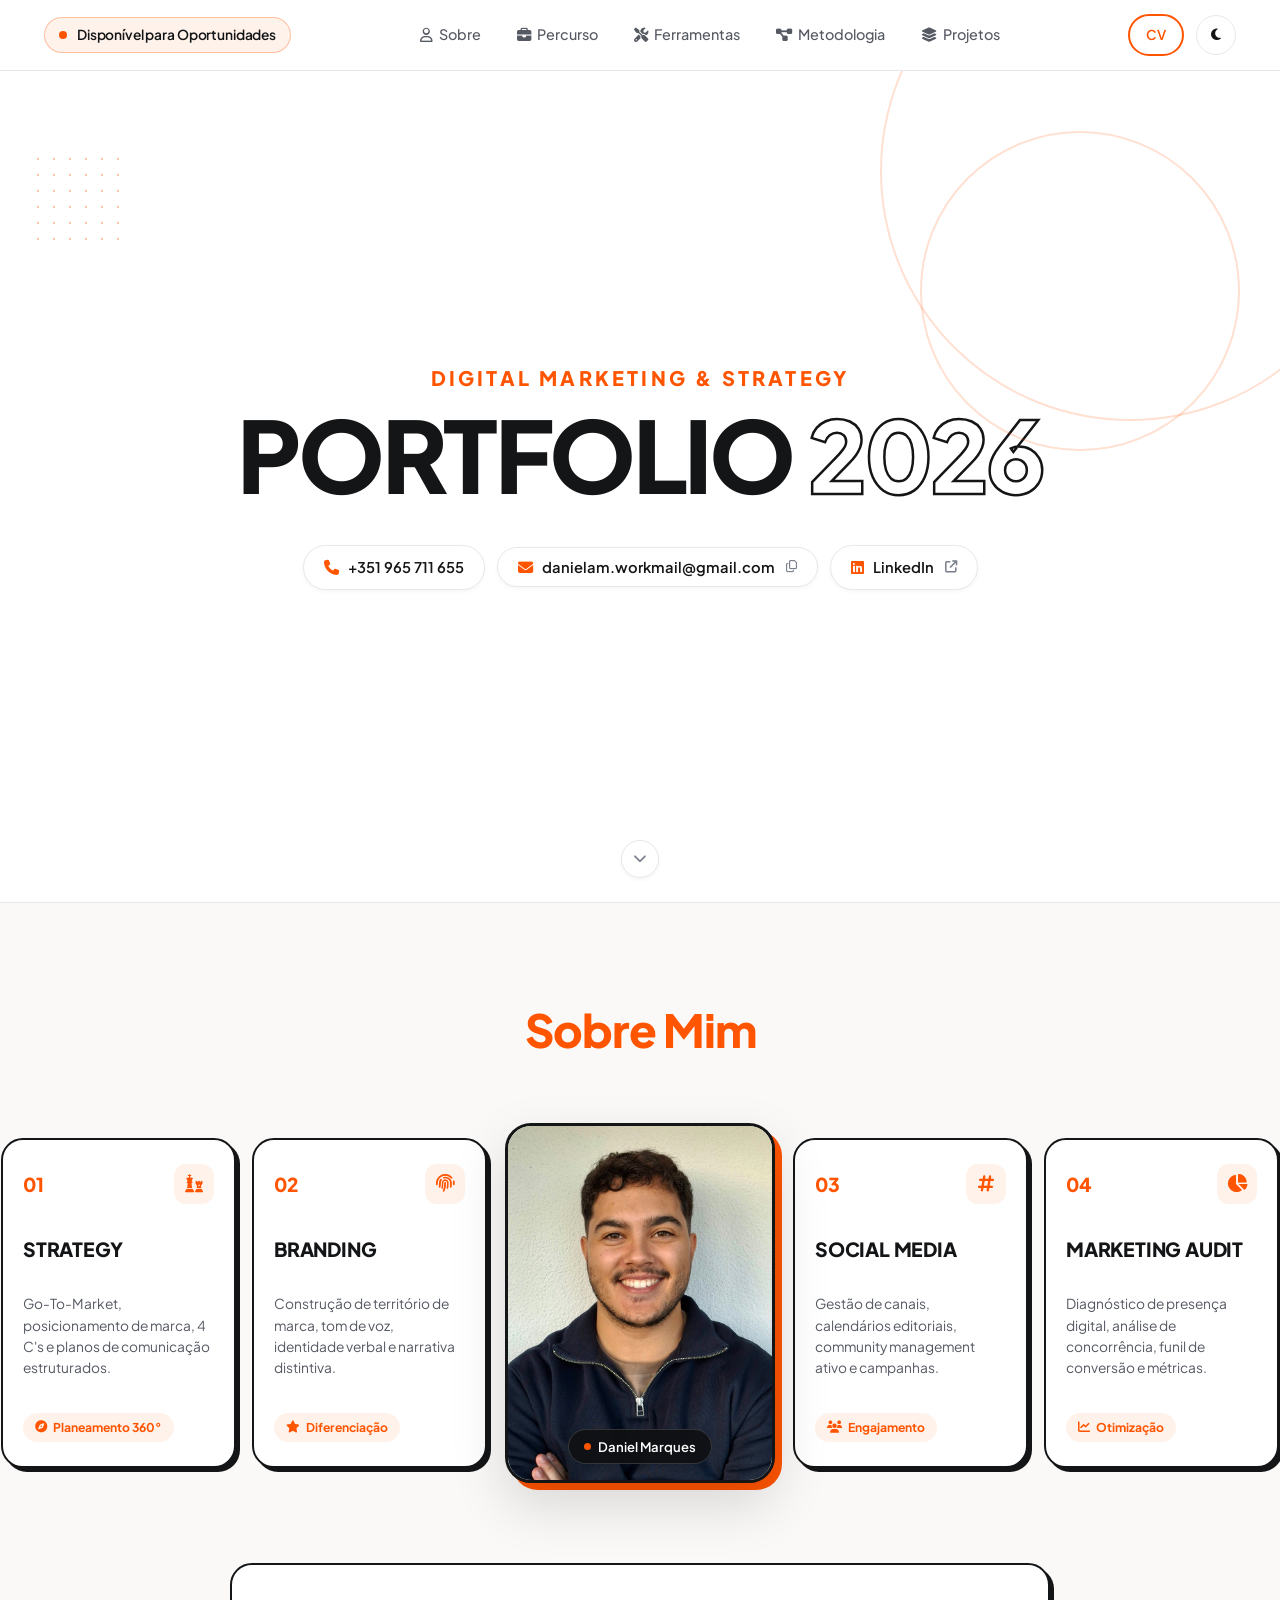
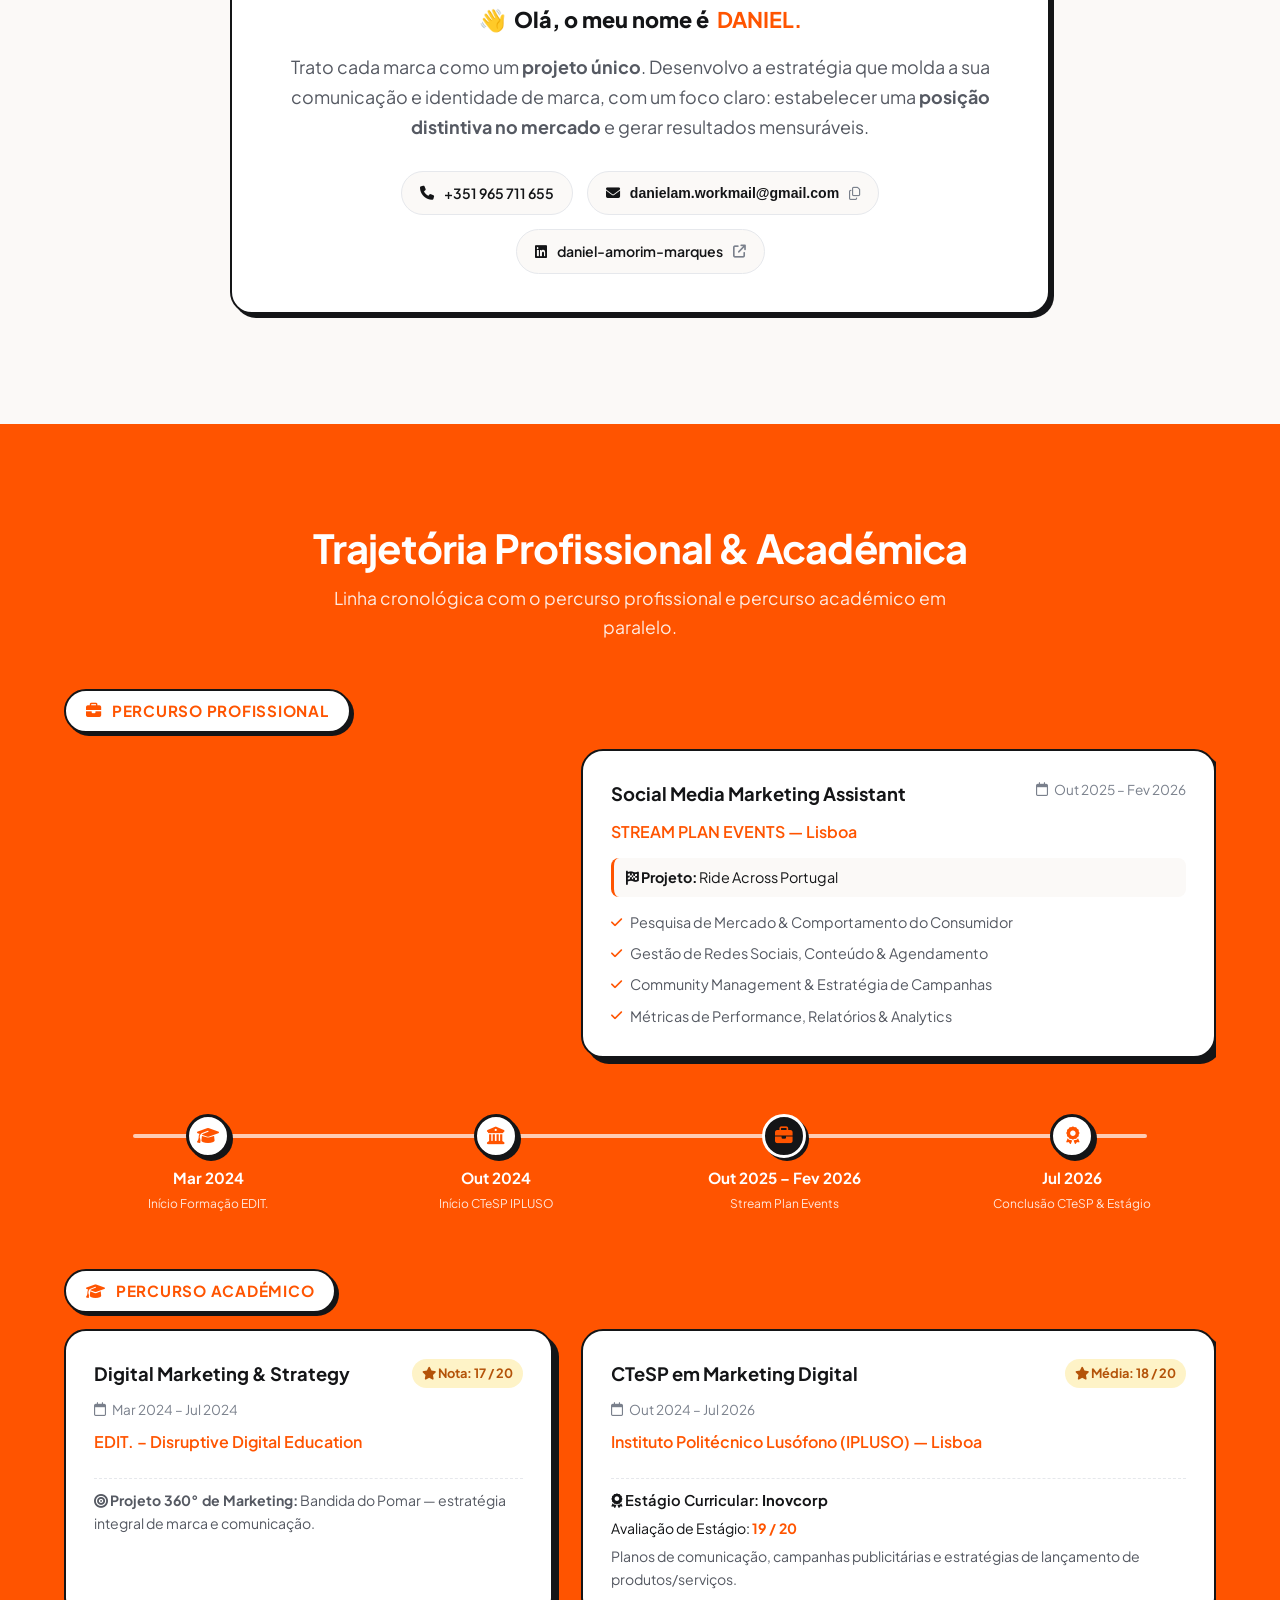
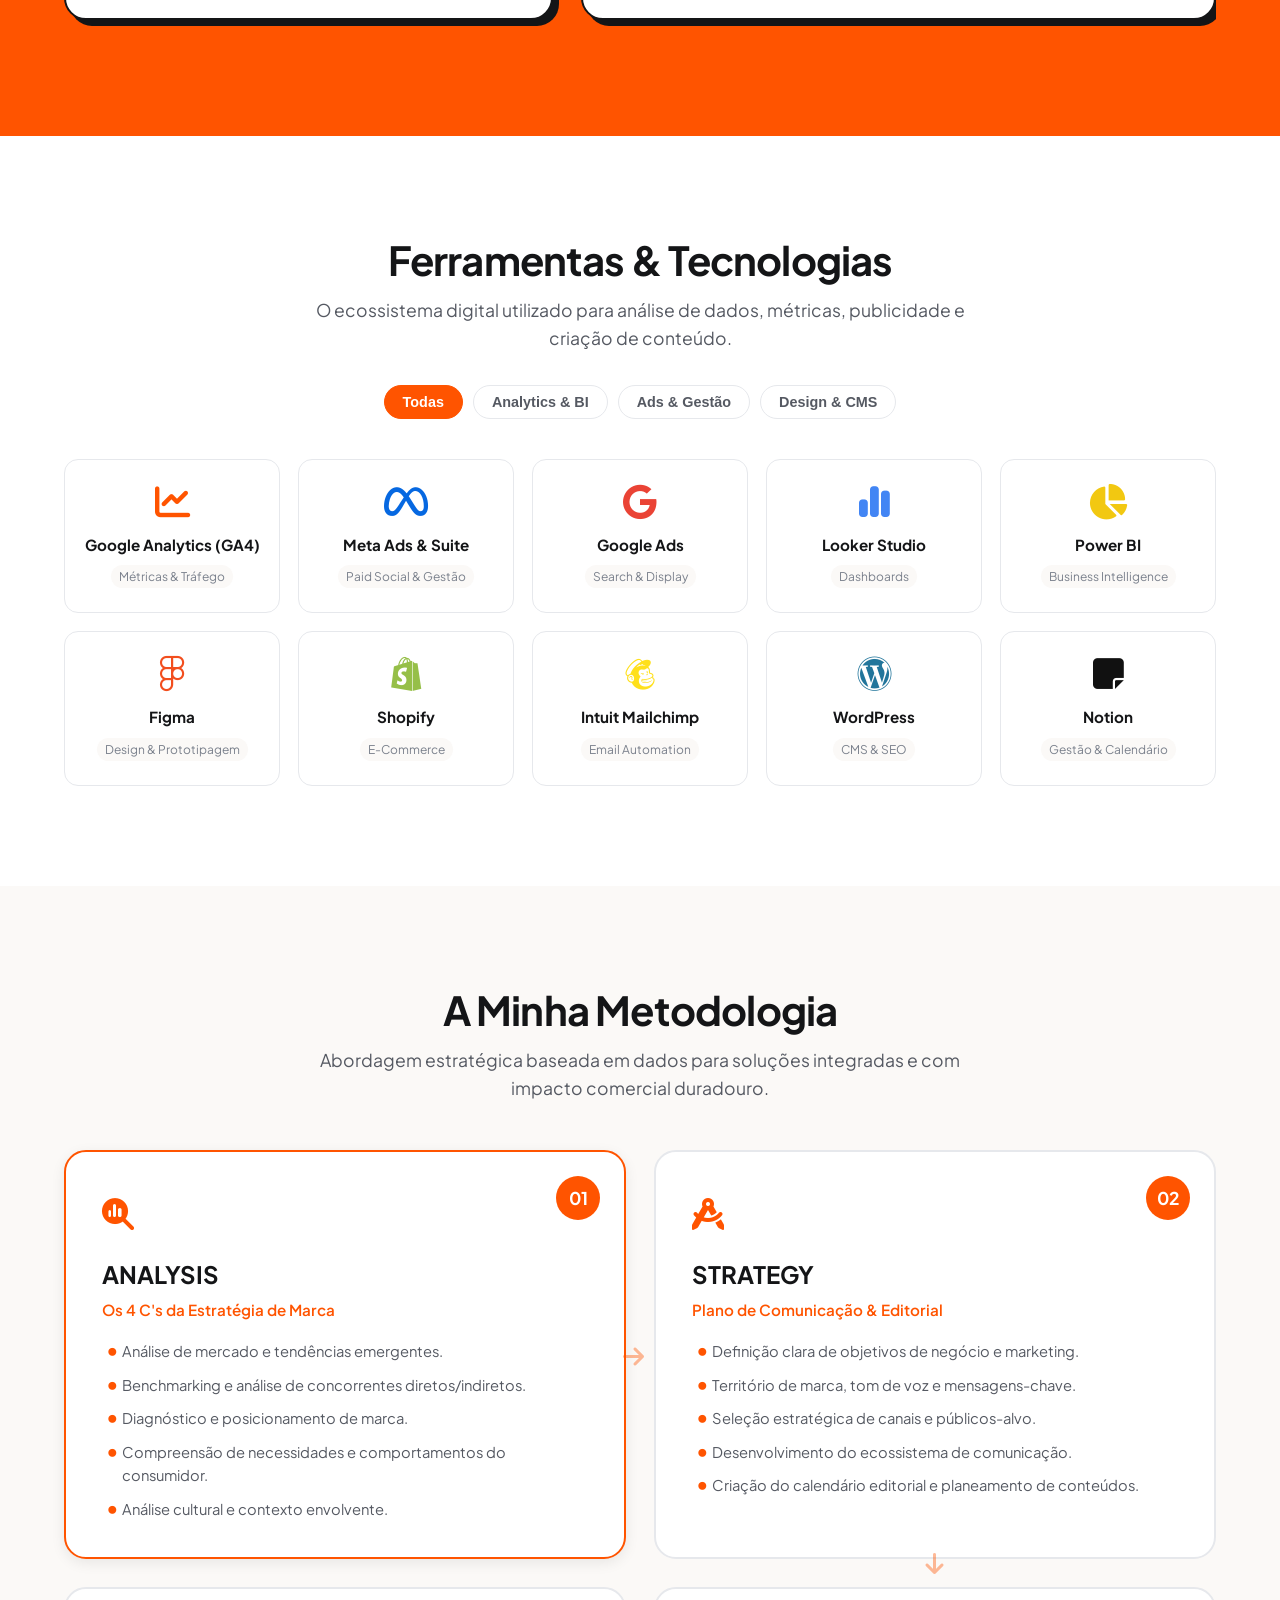
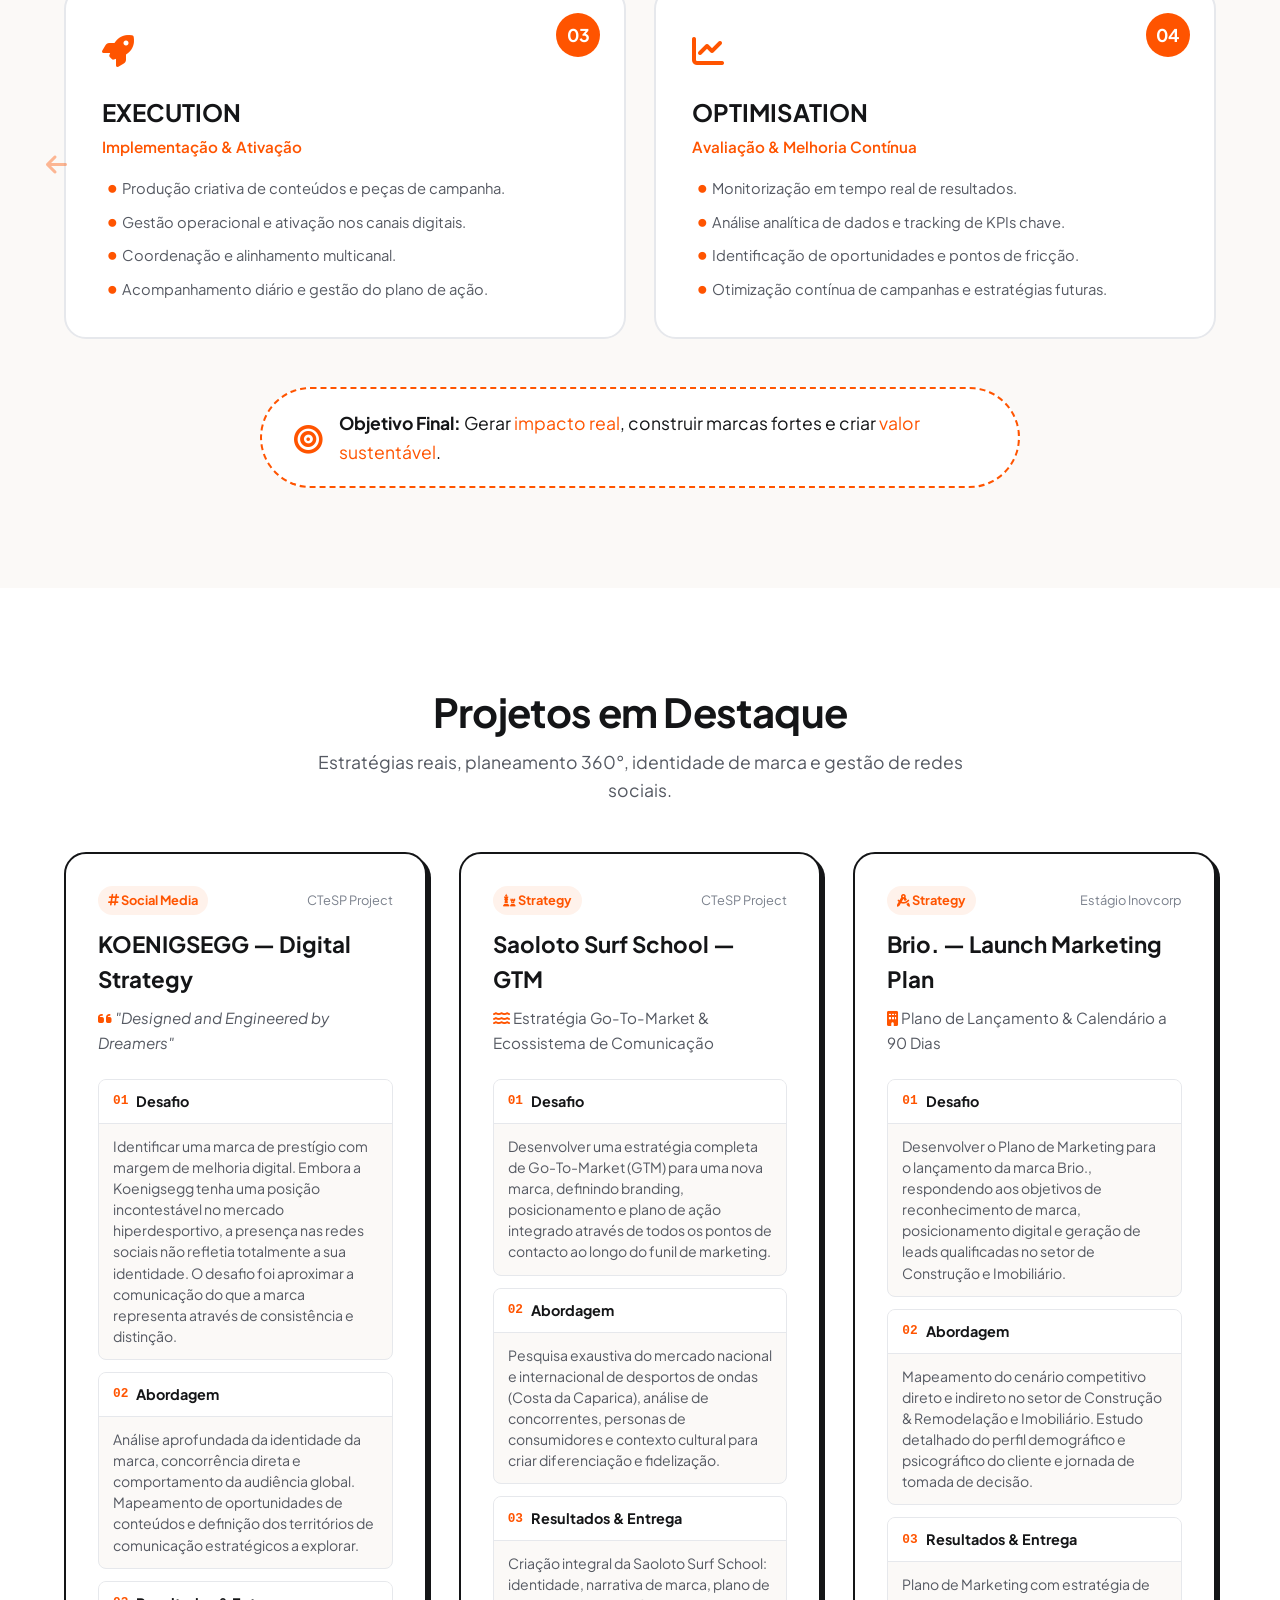
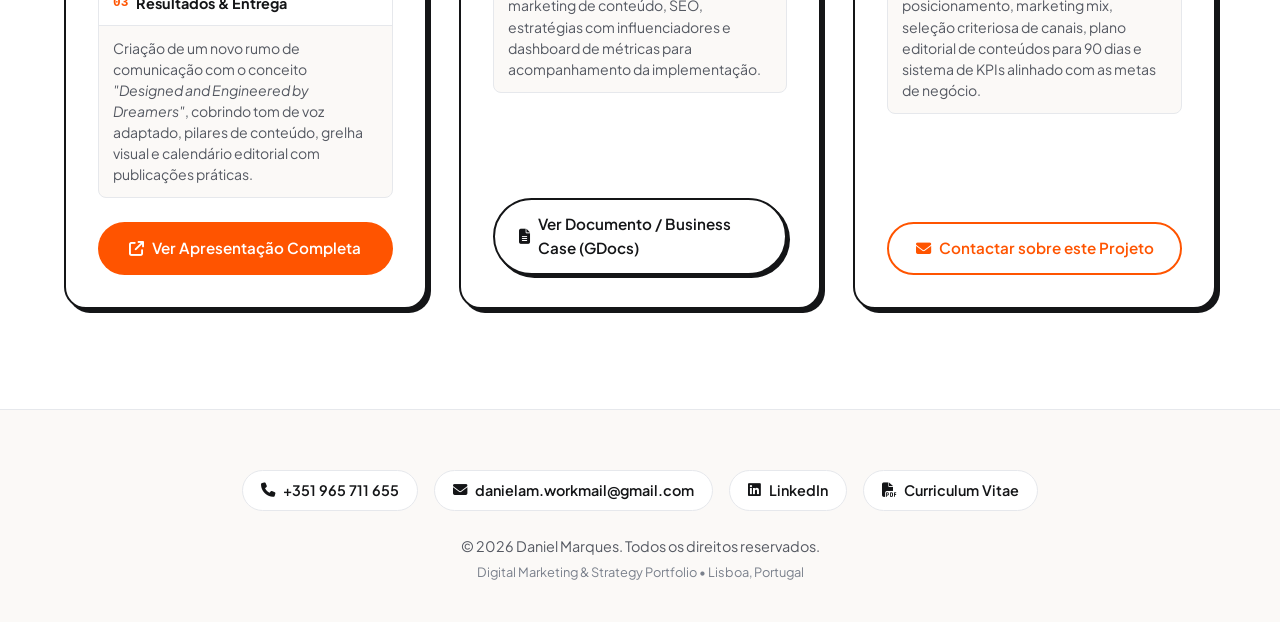
==== commit 6547885a: "Hero: set full viewport height above the fold with subtle scroll indicator" ====
--- a/index.html
+++ b/index.html
@@ -82,6 +82,11 @@
         </a>
       </div>
     </div>
+
+    <!-- Subtle Scroll Down Indicator -->
+    <a href="#about" class="hero-scroll-indicator" aria-label="Descer para Sobre Mim">
+      <i class="fa-solid fa-chevron-down"></i>
+    </a>
   </section>
 
   <!-- ================= ABOUT & SPECIALIZATION STAGE ================= -->
--- a/style.css
+++ b/style.css
@@ -331,7 +331,12 @@
    ========================================================================== */
 .hero-section {
   position: relative;
-  padding: clamp(90px, 14vh, 160px) 0 clamp(80px, 12vh, 140px) 0;
+  min-height: calc(100vh - 68px);
+  min-height: calc(100dvh - 68px);
+  display: flex;
+  align-items: center;
+  justify-content: center;
+  padding: 60px 0 80px 0;
   background: var(--bg-main);
   overflow: hidden;
   border-bottom: 1px solid var(--border-color);
@@ -473,6 +478,47 @@
   border-color: var(--border-color);
   color: var(--text-main);
 }
+
+.hero-scroll-indicator {
+  position: absolute;
+  bottom: 24px;
+  left: 50%;
+  transform: translateX(-50%);
+  display: inline-flex;
+  align-items: center;
+  justify-content: center;
+  width: 38px;
+  height: 38px;
+  border-radius: 50%;
+  background: var(--bg-surface);
+  border: 1.5px solid var(--border-color);
+  color: var(--text-light);
+  font-size: 0.85rem;
+  text-decoration: none;
+  transition: var(--transition);
+  animation: heroBounce 2.2s infinite ease-in-out;
+  z-index: 5;
+  box-shadow: var(--shadow-sm);
+}
+
+.hero-scroll-indicator:hover {
+  color: var(--primary);
+  border-color: var(--primary);
+  box-shadow: 0 4px 14px rgba(255, 84, 0, 0.22);
+}
+
+@keyframes heroBounce {
+  0%, 20%, 50%, 80%, 100% {
+    transform: translate(-50%, 0);
+  }
+  40% {
+    transform: translate(-50%, -8px);
+  }
+  60% {
+    transform: translate(-50%, -4px);
+  }
+}
+
 
 
 /* ==========================================================================
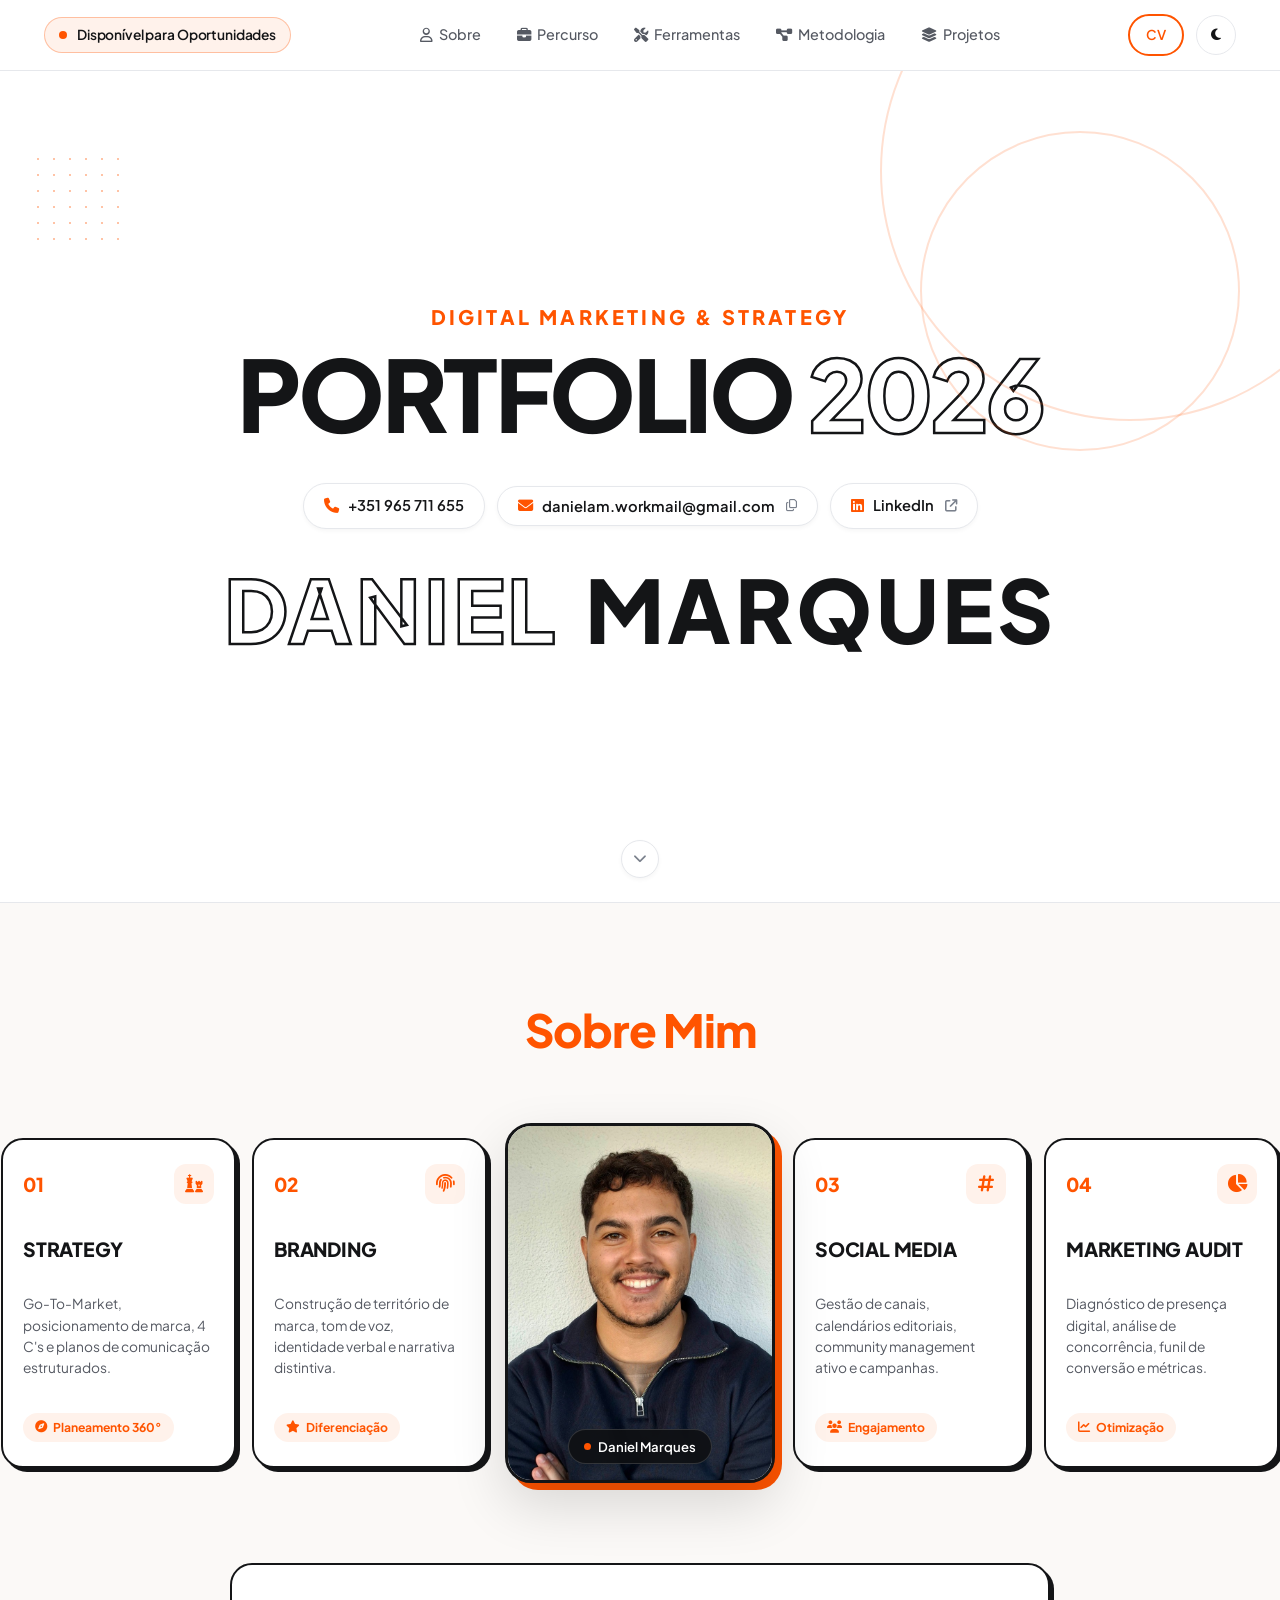
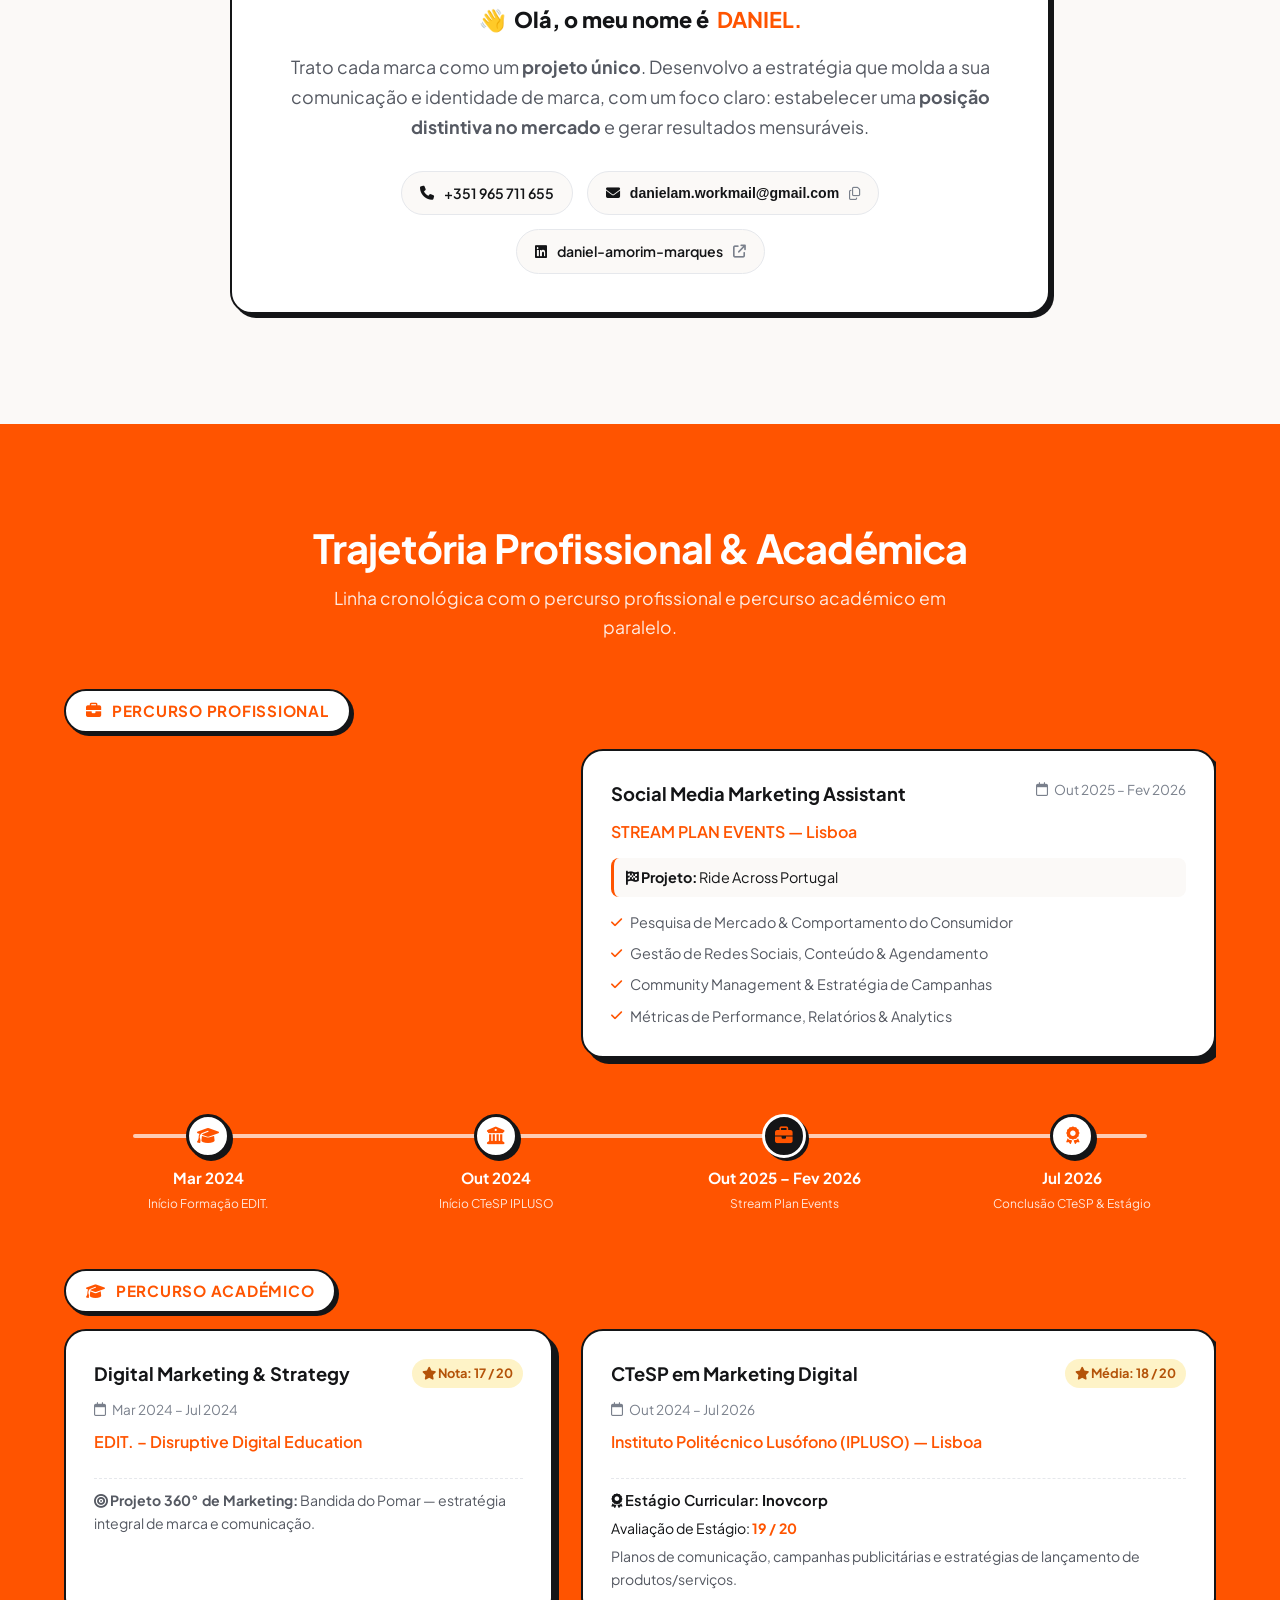
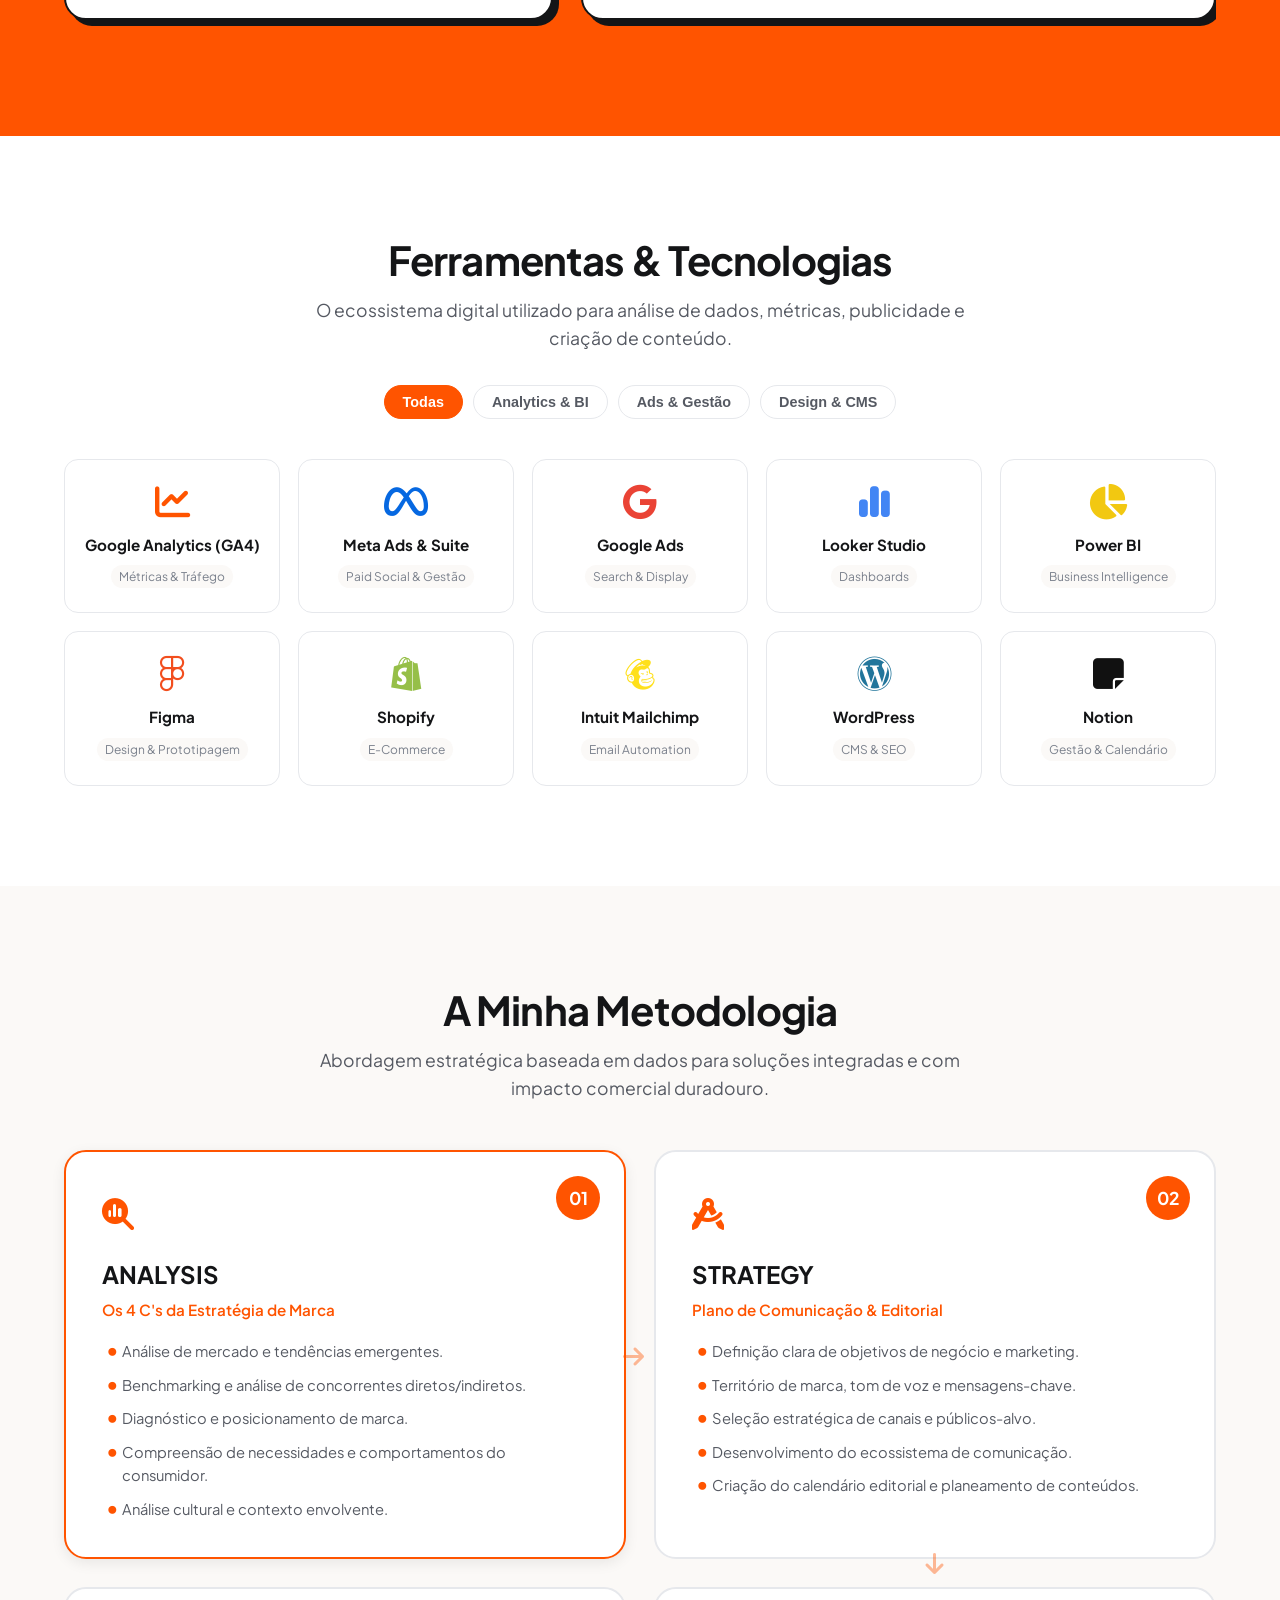
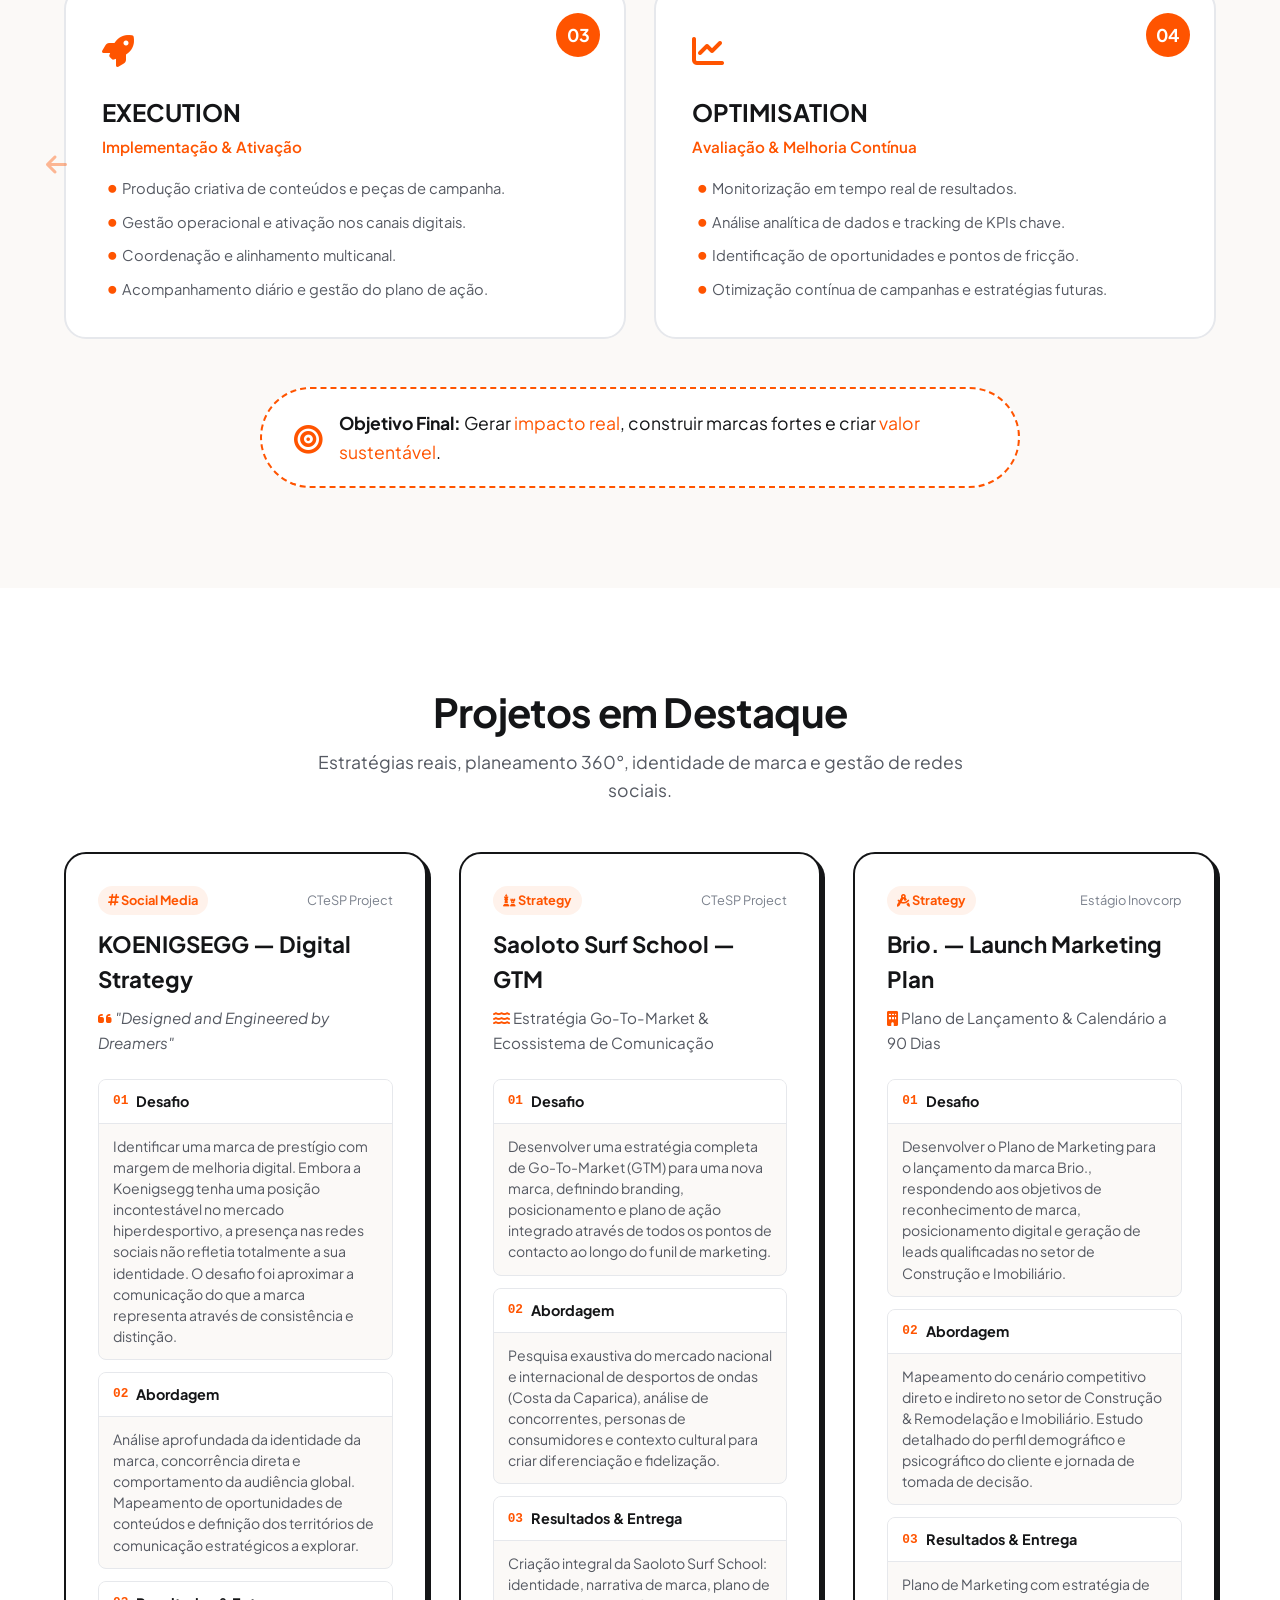
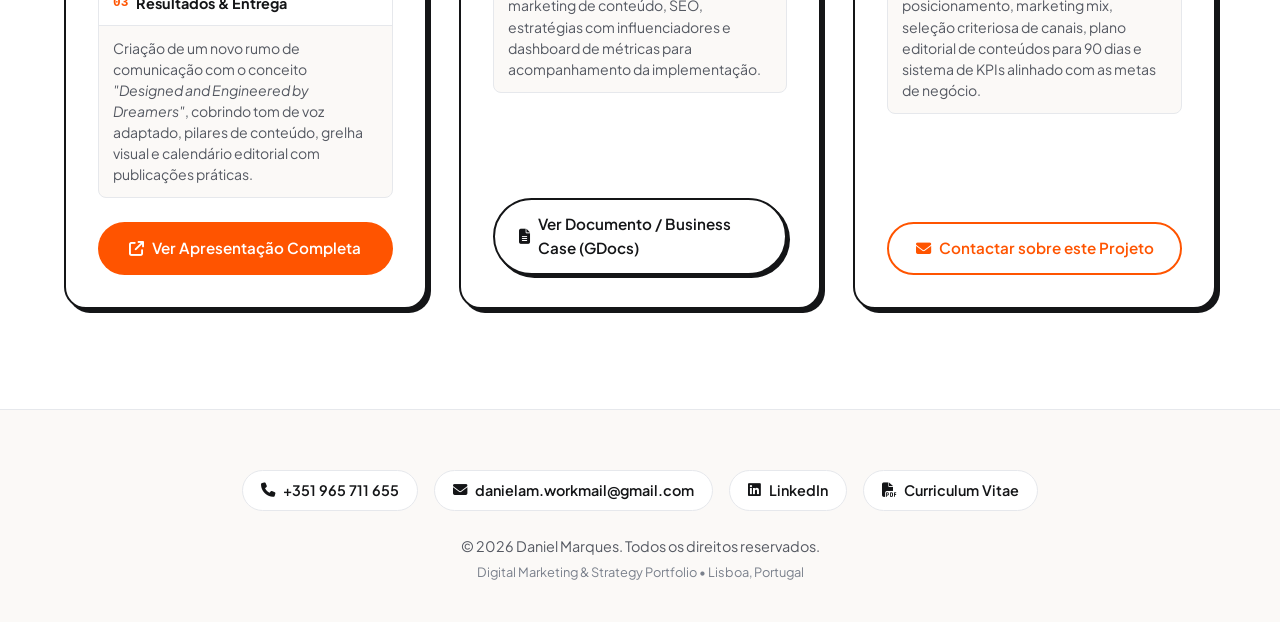
==== commit 89991a37: "Hero: add DANIEL MARQUES giant display name below contact pills centered above the fold" ====
--- a/index.html
+++ b/index.html
@@ -81,6 +81,12 @@
           <i class="fa-solid fa-arrow-up-right-from-square pill-ext-icon"></i>
         </a>
       </div>
+
+      <!-- Giant Name (Dymas Alfin Style) -->
+      <div class="hero-giant-name">
+        <span class="name-outline">DANIEL</span>
+        <span class="name-solid">MARQUES</span>
+      </div>
     </div>
 
     <!-- Subtle Scroll Down Indicator -->
--- a/style.css
+++ b/style.css
@@ -478,6 +478,43 @@
   border-color: var(--border-color);
   color: var(--text-main);
 }
+
+/* Giant Display Name (Dymas Alfin Style: Outline + Solid) */
+.hero-giant-name {
+  font-family: var(--font-sans);
+  font-size: clamp(2.8rem, 6.8vw, 5.8rem);
+  font-weight: 800;
+  letter-spacing: 0.04em;
+  text-transform: uppercase;
+  margin-top: 36px;
+  line-height: 1;
+  display: flex;
+  align-items: center;
+  justify-content: center;
+  gap: 0.3em;
+  user-select: none;
+}
+
+.name-outline {
+  color: transparent;
+  -webkit-text-stroke: 2.5px var(--text-main);
+  transition: var(--transition);
+}
+
+.name-solid {
+  color: var(--text-main);
+  transition: var(--transition);
+}
+
+[data-theme="dark"] .name-outline {
+  color: transparent;
+  -webkit-text-stroke: 2.5px #FFFFFF;
+}
+
+[data-theme="dark"] .name-solid {
+  color: #FFFFFF;
+}
+
 
 .hero-scroll-indicator {
   position: absolute;
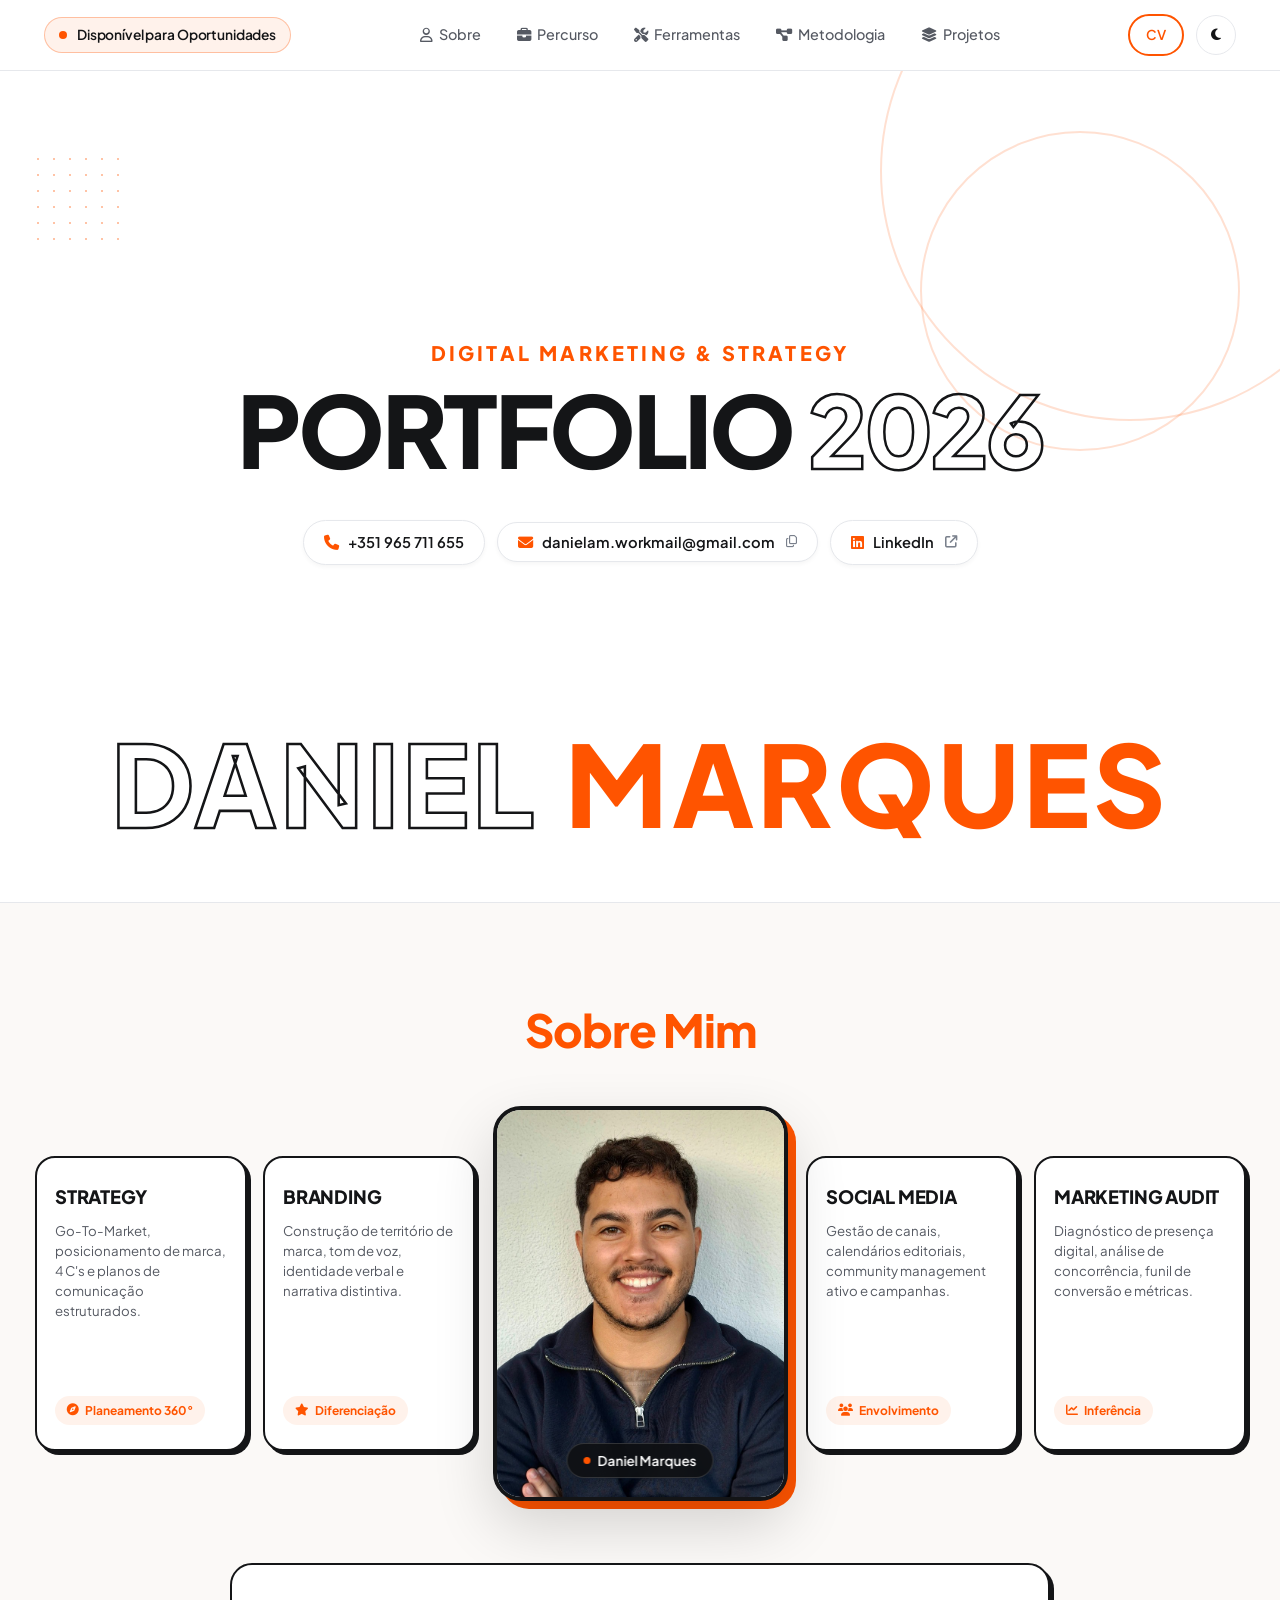
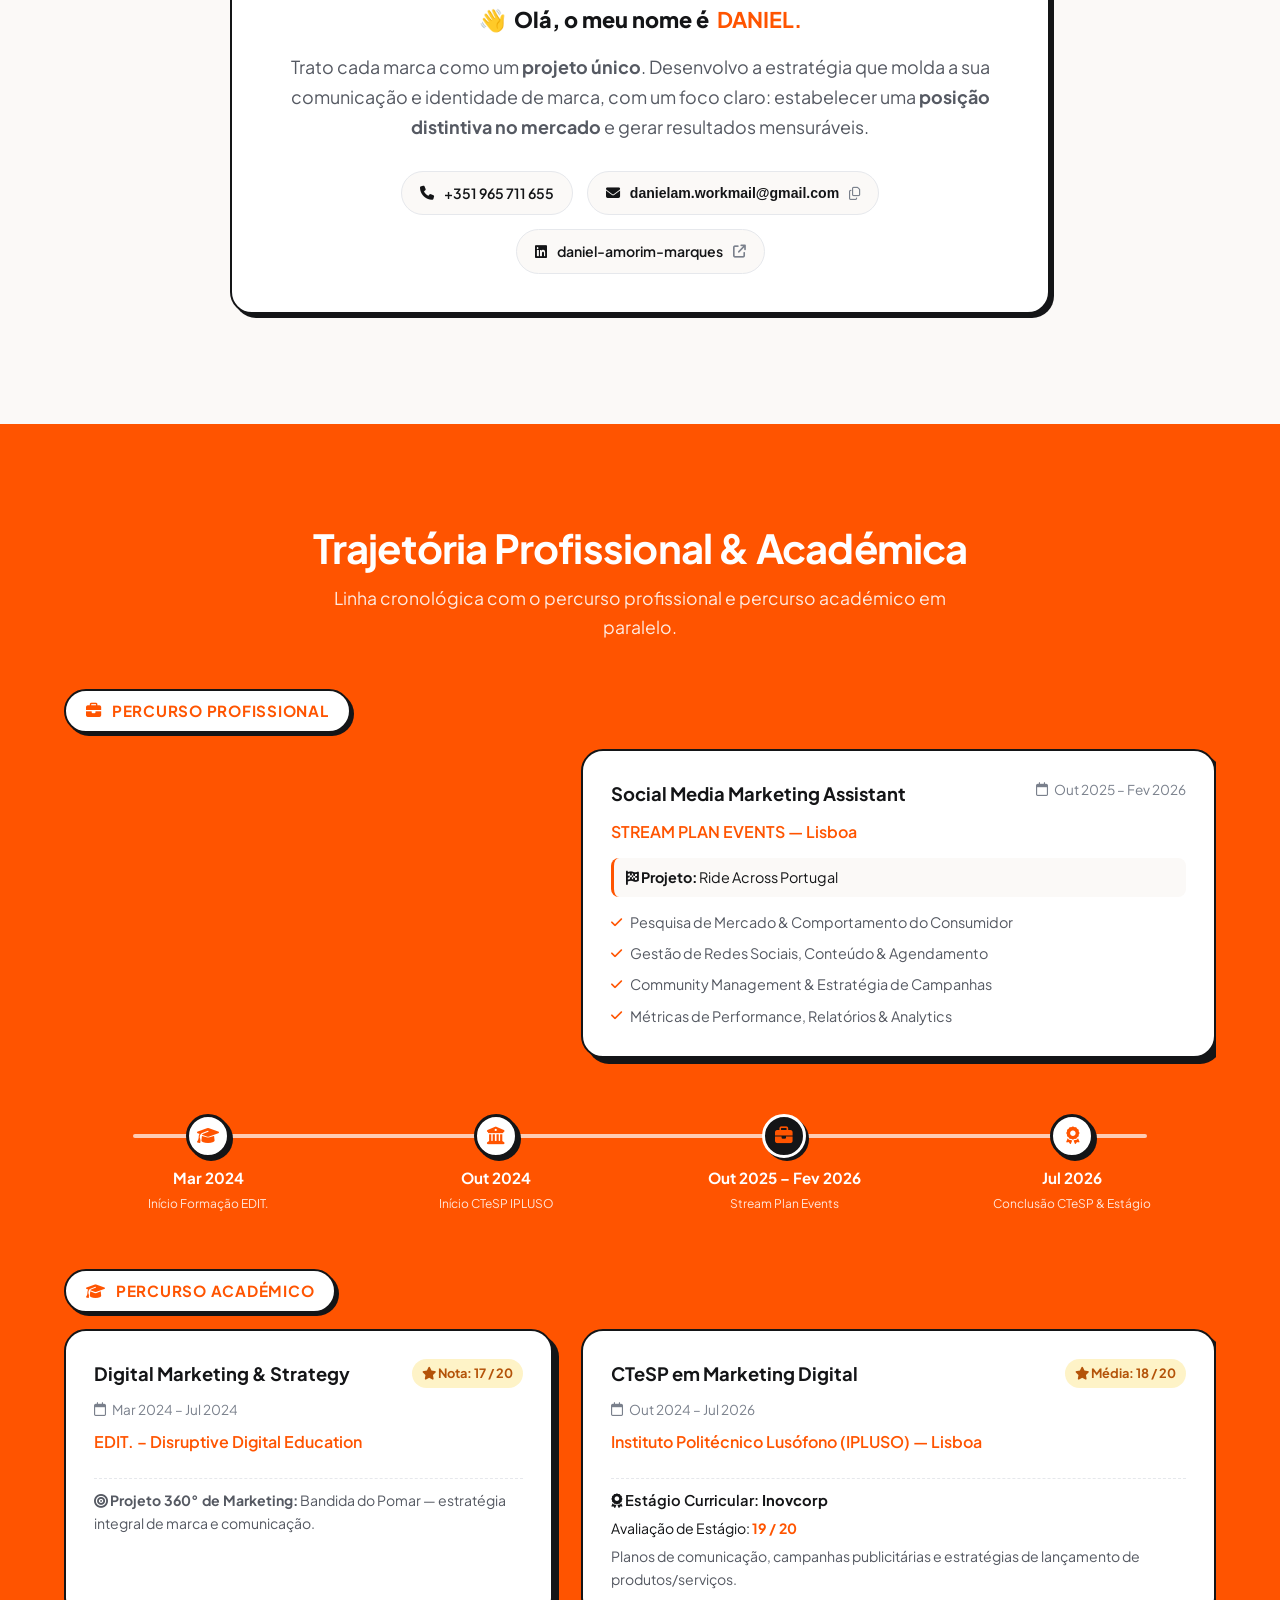
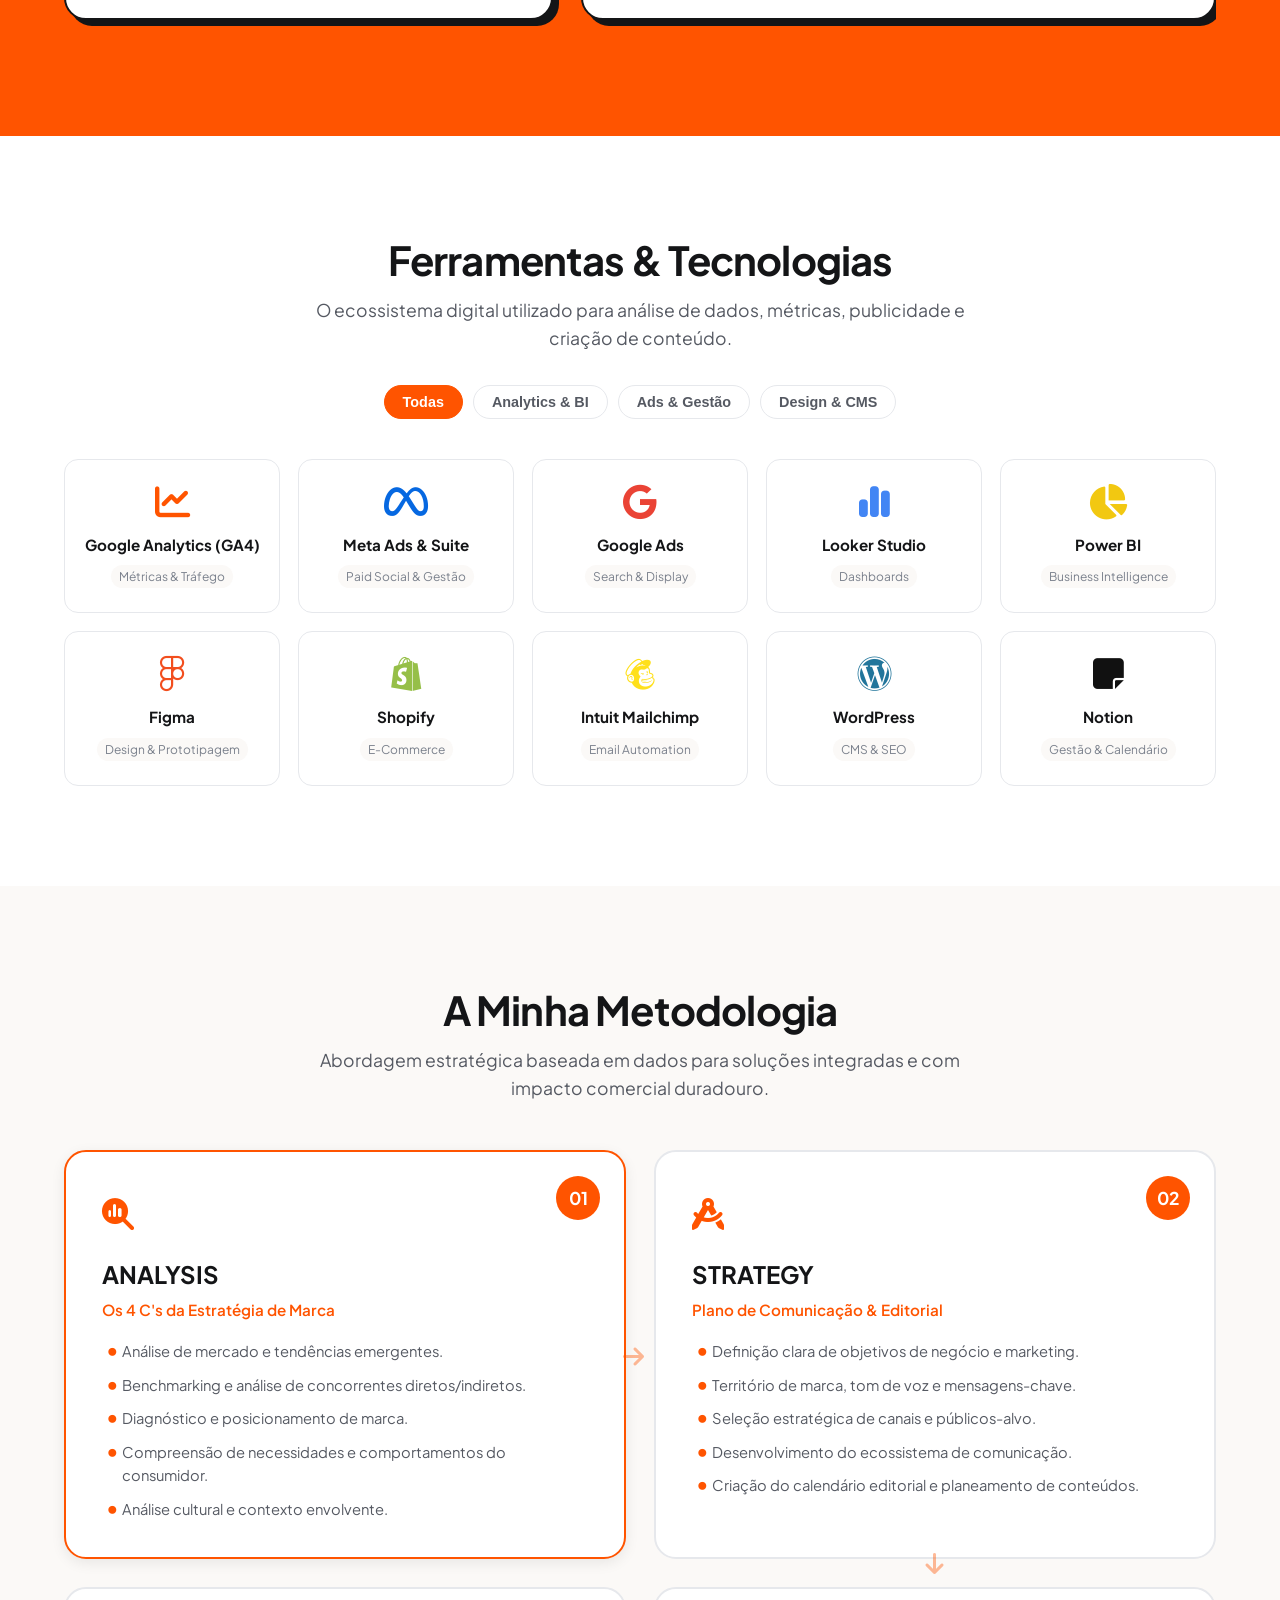
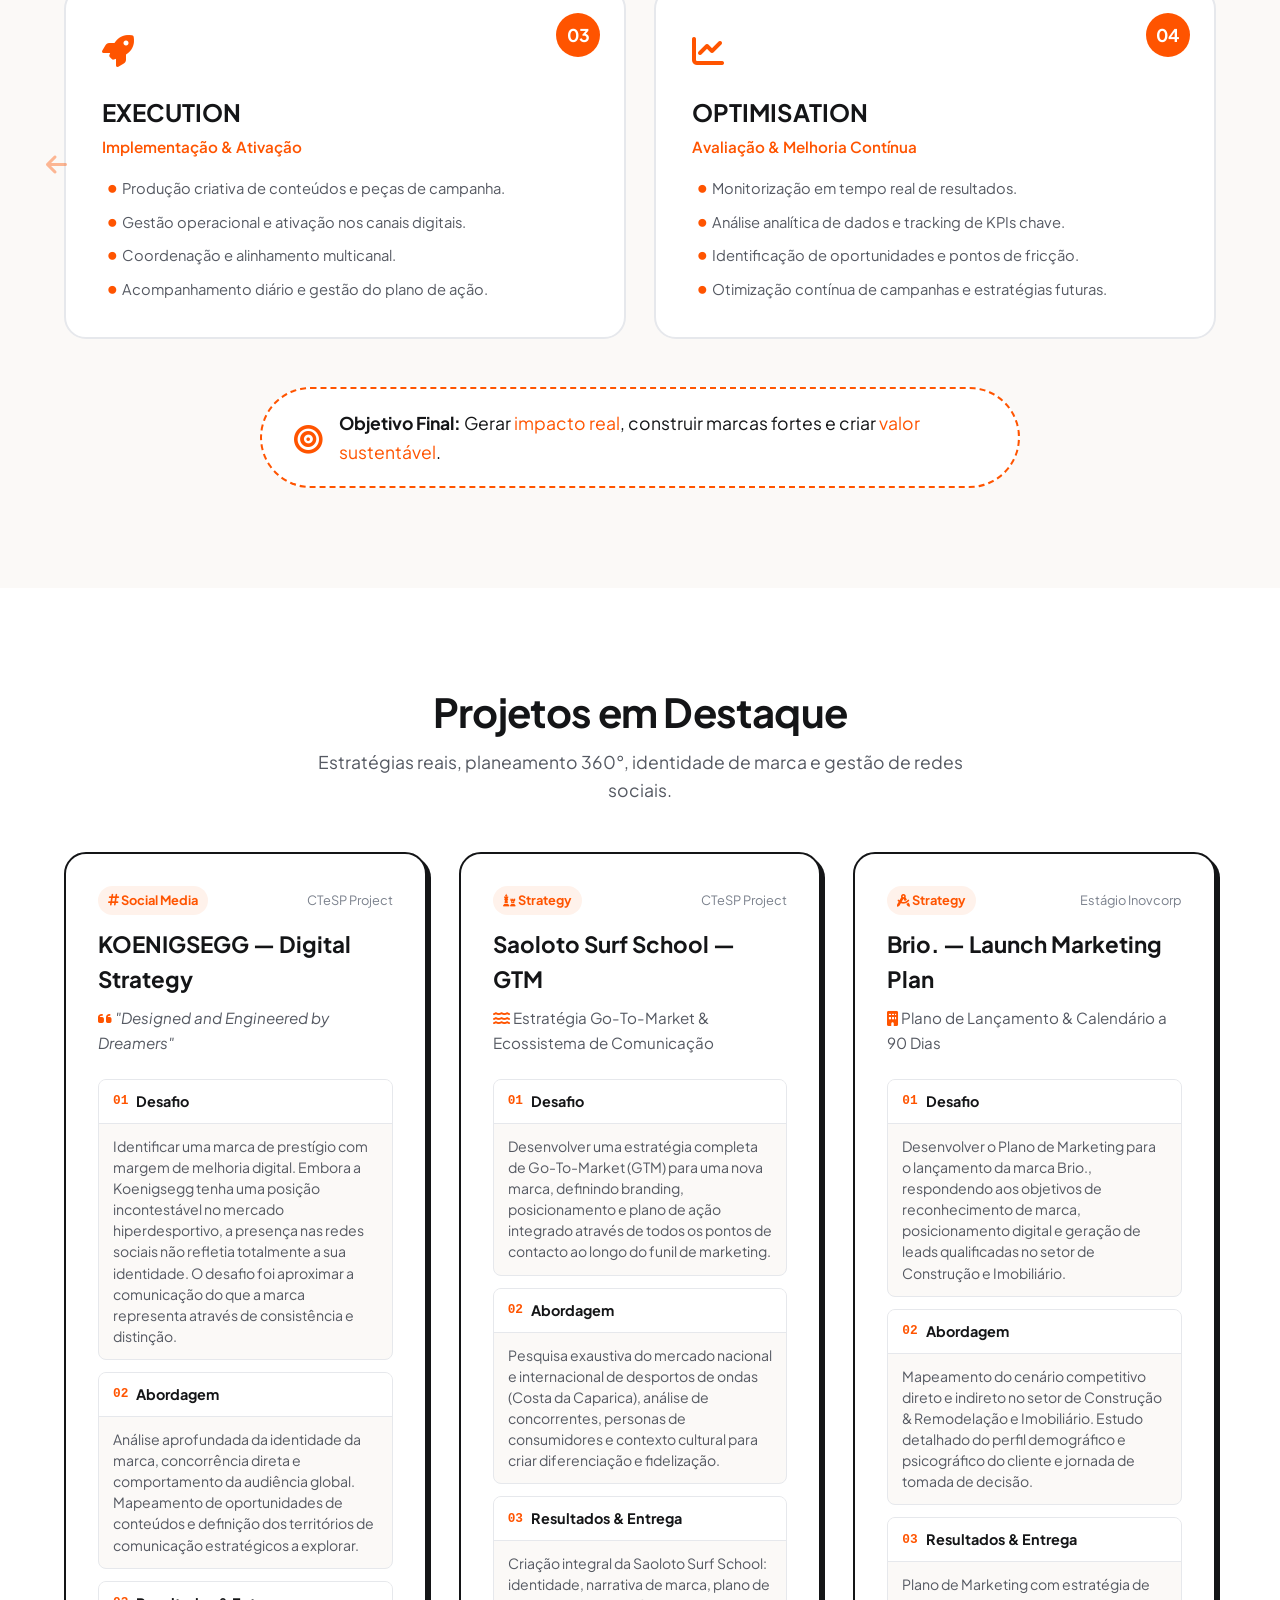
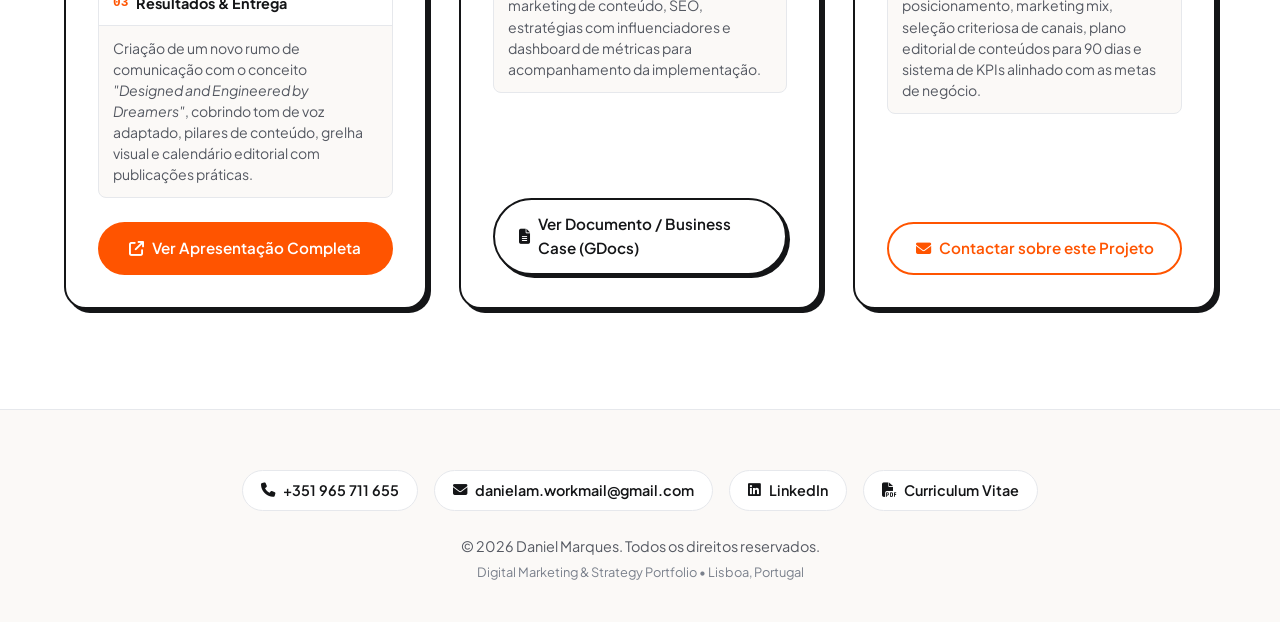
==== commit 425108e7: "About: remove top numbers/icons from cards, update tags to Envolvimento and Inferencia, enlarge port" ====
--- a/index.html
+++ b/index.html
@@ -81,18 +81,13 @@
           <i class="fa-solid fa-arrow-up-right-from-square pill-ext-icon"></i>
         </a>
       </div>
-
-      <!-- Giant Name (Dymas Alfin Style) -->
-      <div class="hero-giant-name">
-        <span class="name-outline">DANIEL</span>
-        <span class="name-solid">MARQUES</span>
-      </div>
-    </div>
-
-    <!-- Subtle Scroll Down Indicator -->
-    <a href="#about" class="hero-scroll-indicator" aria-label="Descer para Sobre Mim">
-      <i class="fa-solid fa-chevron-down"></i>
-    </a>
+    </div>
+
+    <!-- Giant Name across bottom of Hero: DANIEL (Outline) + MARQUES (Orange) -->
+    <div class="hero-bottom-name">
+      <span class="name-outline">DANIEL</span>
+      <span class="name-orange">MARQUES</span>
+    </div>
   </section>
 
   <!-- ================= ABOUT & SPECIALIZATION STAGE ================= -->
@@ -112,23 +107,19 @@
           
           <!-- Card 1: Strategy (Far Left) -->
           <article class="spec-card card-left-1" data-pillar="strategy">
-            <div class="spec-card-top">
-              <span class="spec-num">01</span>
-              <div class="spec-icon"><i class="fa-solid fa-chess"></i></div>
-            </div>
-            <h3 class="spec-title">STRATEGY</h3>
-            <p class="spec-desc">Go-To-Market, posicionamento de marca, 4 C's e planos de comunicação estruturados.</p>
+            <div class="spec-card-body">
+              <h3 class="spec-title">STRATEGY</h3>
+              <p class="spec-desc">Go-To-Market, posicionamento de marca, 4 C's e planos de comunicação estruturados.</p>
+            </div>
             <div class="spec-tag"><i class="fa-solid fa-compass"></i> Planeamento 360°</div>
           </article>
 
           <!-- Card 2: Branding (Near Left) -->
           <article class="spec-card card-left-2" data-pillar="branding">
-            <div class="spec-card-top">
-              <span class="spec-num">02</span>
-              <div class="spec-icon"><i class="fa-solid fa-fingerprint"></i></div>
-            </div>
-            <h3 class="spec-title">BRANDING</h3>
-            <p class="spec-desc">Construção de território de marca, tom de voz, identidade verbal e narrativa distintiva.</p>
+            <div class="spec-card-body">
+              <h3 class="spec-title">BRANDING</h3>
+              <p class="spec-desc">Construção de território de marca, tom de voz, identidade verbal e narrativa distintiva.</p>
+            </div>
             <div class="spec-tag"><i class="fa-solid fa-star"></i> Diferenciação</div>
           </article>
 
@@ -150,24 +141,20 @@
           
           <!-- Card 3: Social Media (Near Right) -->
           <article class="spec-card card-right-1" data-pillar="social">
-            <div class="spec-card-top">
-              <span class="spec-num">03</span>
-              <div class="spec-icon"><i class="fa-solid fa-hashtag"></i></div>
-            </div>
-            <h3 class="spec-title">SOCIAL MEDIA</h3>
-            <p class="spec-desc">Gestão de canais, calendários editoriais, community management ativo e campanhas.</p>
-            <div class="spec-tag"><i class="fa-solid fa-users"></i> Engajamento</div>
+            <div class="spec-card-body">
+              <h3 class="spec-title">SOCIAL MEDIA</h3>
+              <p class="spec-desc">Gestão de canais, calendários editoriais, community management ativo e campanhas.</p>
+            </div>
+            <div class="spec-tag"><i class="fa-solid fa-users"></i> Envolvimento</div>
           </article>
 
           <!-- Card 4: Marketing Audit (Far Right) -->
           <article class="spec-card card-right-2" data-pillar="audit">
-            <div class="spec-card-top">
-              <span class="spec-num">04</span>
-              <div class="spec-icon"><i class="fa-solid fa-chart-pie"></i></div>
-            </div>
-            <h3 class="spec-title">MARKETING AUDIT</h3>
-            <p class="spec-desc">Diagnóstico de presença digital, análise de concorrência, funil de conversão e métricas.</p>
-            <div class="spec-tag"><i class="fa-solid fa-chart-line"></i> Otimização</div>
+            <div class="spec-card-body">
+              <h3 class="spec-title">MARKETING AUDIT</h3>
+              <p class="spec-desc">Diagnóstico de presença digital, análise de concorrência, funil de conversão e métricas.</p>
+            </div>
+            <div class="spec-tag"><i class="fa-solid fa-chart-line"></i> Inferência</div>
           </article>
 
         </div>
--- a/style.css
+++ b/style.css
@@ -388,6 +388,9 @@
   align-items: center;
   justify-content: center;
   text-align: center;
+  position: relative;
+  z-index: 2;
+  margin-top: -50px;
 }
 
 .hero-eyebrow {
@@ -479,81 +482,48 @@
   color: var(--text-main);
 }
 
-/* Giant Display Name (Dymas Alfin Style: Outline + Solid) */
-.hero-giant-name {
+/* Bottom Screen-Width Display Name: DANIEL (Outline) + MARQUES (Orange) */
+.hero-bottom-name {
+  position: absolute;
+  bottom: clamp(40px, 7vh, 75px);
+  left: 0;
+  right: 0;
+  width: 100%;
+  display: flex;
+  align-items: center;
+  justify-content: center;
+  gap: 0.25em;
   font-family: var(--font-sans);
-  font-size: clamp(2.8rem, 6.8vw, 5.8rem);
+  font-size: clamp(2.6rem, 8.8vw, 10.5rem);
   font-weight: 800;
-  letter-spacing: 0.04em;
+  letter-spacing: 0.03em;
   text-transform: uppercase;
-  margin-top: 36px;
   line-height: 1;
-  display: flex;
-  align-items: center;
-  justify-content: center;
-  gap: 0.3em;
+  white-space: nowrap;
+  pointer-events: none;
   user-select: none;
+  padding: 0 clamp(10px, 2vw, 30px);
+  z-index: 1;
 }
 
 .name-outline {
   color: transparent;
-  -webkit-text-stroke: 2.5px var(--text-main);
-  transition: var(--transition);
-}
-
-.name-solid {
-  color: var(--text-main);
+  -webkit-text-stroke: clamp(2px, 0.2vw, 4px) var(--text-main);
+  transition: var(--transition);
+}
+
+.name-orange {
+  color: var(--primary);
   transition: var(--transition);
 }
 
 [data-theme="dark"] .name-outline {
   color: transparent;
-  -webkit-text-stroke: 2.5px #FFFFFF;
-}
-
-[data-theme="dark"] .name-solid {
-  color: #FFFFFF;
-}
-
-
-.hero-scroll-indicator {
-  position: absolute;
-  bottom: 24px;
-  left: 50%;
-  transform: translateX(-50%);
-  display: inline-flex;
-  align-items: center;
-  justify-content: center;
-  width: 38px;
-  height: 38px;
-  border-radius: 50%;
-  background: var(--bg-surface);
-  border: 1.5px solid var(--border-color);
-  color: var(--text-light);
-  font-size: 0.85rem;
-  text-decoration: none;
-  transition: var(--transition);
-  animation: heroBounce 2.2s infinite ease-in-out;
-  z-index: 5;
-  box-shadow: var(--shadow-sm);
-}
-
-.hero-scroll-indicator:hover {
-  color: var(--primary);
-  border-color: var(--primary);
-  box-shadow: 0 4px 14px rgba(255, 84, 0, 0.22);
-}
-
-@keyframes heroBounce {
-  0%, 20%, 50%, 80%, 100% {
-    transform: translate(-50%, 0);
-  }
-  40% {
-    transform: translate(-50%, -8px);
-  }
-  60% {
-    transform: translate(-50%, -4px);
-  }
+  -webkit-text-stroke: clamp(2px, 0.2vw, 4px) #FFFFFF;
+}
+
+[data-theme="dark"] .name-orange {
+  color: var(--primary);
 }
 
 
@@ -602,13 +572,13 @@
 }
 
 .portrait-card-frame {
-  width: 270px;
-  height: 360px;
-  border-radius: 26px;
+  width: 295px;
+  height: 395px;
+  border-radius: 28px;
   overflow: hidden;
   position: relative;
-  border: 3.5px solid var(--border-dark);
-  box-shadow: 0 22px 55px rgba(0, 0, 0, 0.14), 7px 7px 0px var(--primary);
+  border: 4px solid var(--border-dark);
+  box-shadow: 0 24px 60px rgba(0, 0, 0, 0.16), 8px 8px 0px var(--primary);
   background: var(--bg-surface);
   cursor: default;
   transition: transform 0.4s ease, box-shadow 0.4s ease;
@@ -616,13 +586,13 @@
 
 [data-theme="dark"] .portrait-card-frame {
   border-color: rgba(255, 255, 255, 0.25);
-  box-shadow: 0 22px 55px rgba(0, 0, 0, 0.5), 7px 7px 0px var(--primary);
+  box-shadow: 0 24px 60px rgba(0, 0, 0, 0.55), 8px 8px 0px var(--primary);
 }
 
 .portrait-card-frame:hover {
   cursor: default;
   transform: translateY(-4px) scale(1.01);
-  box-shadow: 0 26px 60px rgba(255, 84, 0, 0.22), 8px 8px 0px var(--primary);
+  box-shadow: 0 28px 65px rgba(255, 84, 0, 0.22), 9px 9px 0px var(--primary);
 }
 
 .stage-portrait-img {
@@ -637,15 +607,15 @@
 
 .portrait-badge {
   position: absolute;
-  bottom: 16px;
+  bottom: 18px;
   left: 50%;
   transform: translateX(-50%);
   background: rgba(14, 15, 18, 0.88);
   backdrop-filter: blur(8px);
   color: #FFFFFF;
-  padding: 6px 15px;
+  padding: 6px 16px;
   border-radius: 9999px;
-  font-size: 0.82rem;
+  font-size: 0.84rem;
   font-weight: 600;
   display: inline-flex;
   align-items: center;
@@ -681,15 +651,15 @@
   justify-content: flex-start;
 }
 
-/* Individual Specialization Card (Larger, Non-Clickable Presentation) */
+/* Individual Specialization Card (Slightly more compact wings) */
 .spec-card {
-  width: 235px;
-  min-height: 330px;
+  width: 212px;
+  min-height: 295px;
   background: var(--bg-surface);
   border: 2px solid var(--border-dark);
-  border-radius: 22px;
+  border-radius: 20px;
   box-shadow: 4px 4px 0px var(--border-dark);
-  padding: 24px 20px;
+  padding: 24px 18px;
   display: flex;
   flex-direction: column;
   justify-content: space-between;
@@ -712,42 +682,9 @@
   box-shadow: 6px 6px 0px var(--primary) !important;
 }
 
-.spec-card-top {
-  display: flex;
-  justify-content: space-between;
-  align-items: center;
-  margin-bottom: 12px;
-  cursor: default;
-}
-
-.spec-num {
-  font-family: var(--font-display);
-  font-size: 1.2rem;
-  font-weight: 800;
-  color: var(--primary);
-  cursor: default;
-}
-
-.spec-icon {
-  width: 40px;
-  height: 40px;
-  border-radius: 12px;
-  background: var(--primary-light);
-  color: var(--primary);
-  display: flex;
-  align-items: center;
-  justify-content: center;
+.spec-title {
+  font-family: var(--font-sans);
   font-size: 1.15rem;
-  cursor: default;
-}
-
-.spec-card:hover .spec-icon {
-  transform: rotate(6deg) scale(1.06);
-}
-
-.spec-title {
-  font-family: var(--font-display);
-  font-size: 1.22rem;
   font-weight: 800;
   color: var(--text-main);
   margin-bottom: 10px;
@@ -756,10 +693,10 @@
 }
 
 .spec-desc {
-  font-size: 0.86rem;
+  font-size: 0.83rem;
   color: var(--text-muted);
-  line-height: 1.55;
-  margin-bottom: 16px;
+  line-height: 1.5;
+  margin-bottom: 14px;
   cursor: default;
 }
 
@@ -767,7 +704,7 @@
   display: inline-flex;
   align-items: center;
   gap: 6px;
-  font-size: 0.76rem;
+  font-size: 0.75rem;
   font-weight: 700;
   color: var(--primary);
   background: var(--primary-light);
@@ -782,14 +719,14 @@
    ========================================================================== */
 /* Left Wing: Cards originate from behind portrait */
 .stage-wing-left .card-left-1 {
-  transform: translateX(280px) scale(0.65) rotate(6deg);
+  transform: translateX(270px) scale(0.65) rotate(6deg);
   opacity: 0;
   pointer-events: none;
   transition: transform 0.85s cubic-bezier(0.16, 1, 0.3, 1) 0.12s, opacity 0.5s ease 0.12s, box-shadow 0.3s ease;
 }
 
 .stage-wing-left .card-left-2 {
-  transform: translateX(150px) scale(0.75) rotate(3deg);
+  transform: translateX(140px) scale(0.75) rotate(3deg);
   opacity: 0;
   pointer-events: none;
   transition: transform 0.75s cubic-bezier(0.16, 1, 0.3, 1) 0.04s, opacity 0.5s ease 0.04s, box-shadow 0.3s ease;
@@ -797,14 +734,14 @@
 
 /* Right Wing: Cards originate from behind portrait */
 .stage-wing-right .card-right-1 {
-  transform: translateX(-150px) scale(0.75) rotate(-3deg);
+  transform: translateX(-140px) scale(0.75) rotate(-3deg);
   opacity: 0;
   pointer-events: none;
   transition: transform 0.75s cubic-bezier(0.16, 1, 0.3, 1) 0.04s, opacity 0.5s ease 0.04s, box-shadow 0.3s ease;
 }
 
 .stage-wing-right .card-right-2 {
-  transform: translateX(-280px) scale(0.65) rotate(-6deg);
+  transform: translateX(-270px) scale(0.65) rotate(-6deg);
   opacity: 0;
   pointer-events: none;
   transition: transform 0.85s cubic-bezier(0.16, 1, 0.3, 1) 0.12s, opacity 0.5s ease 0.12s, box-shadow 0.3s ease;
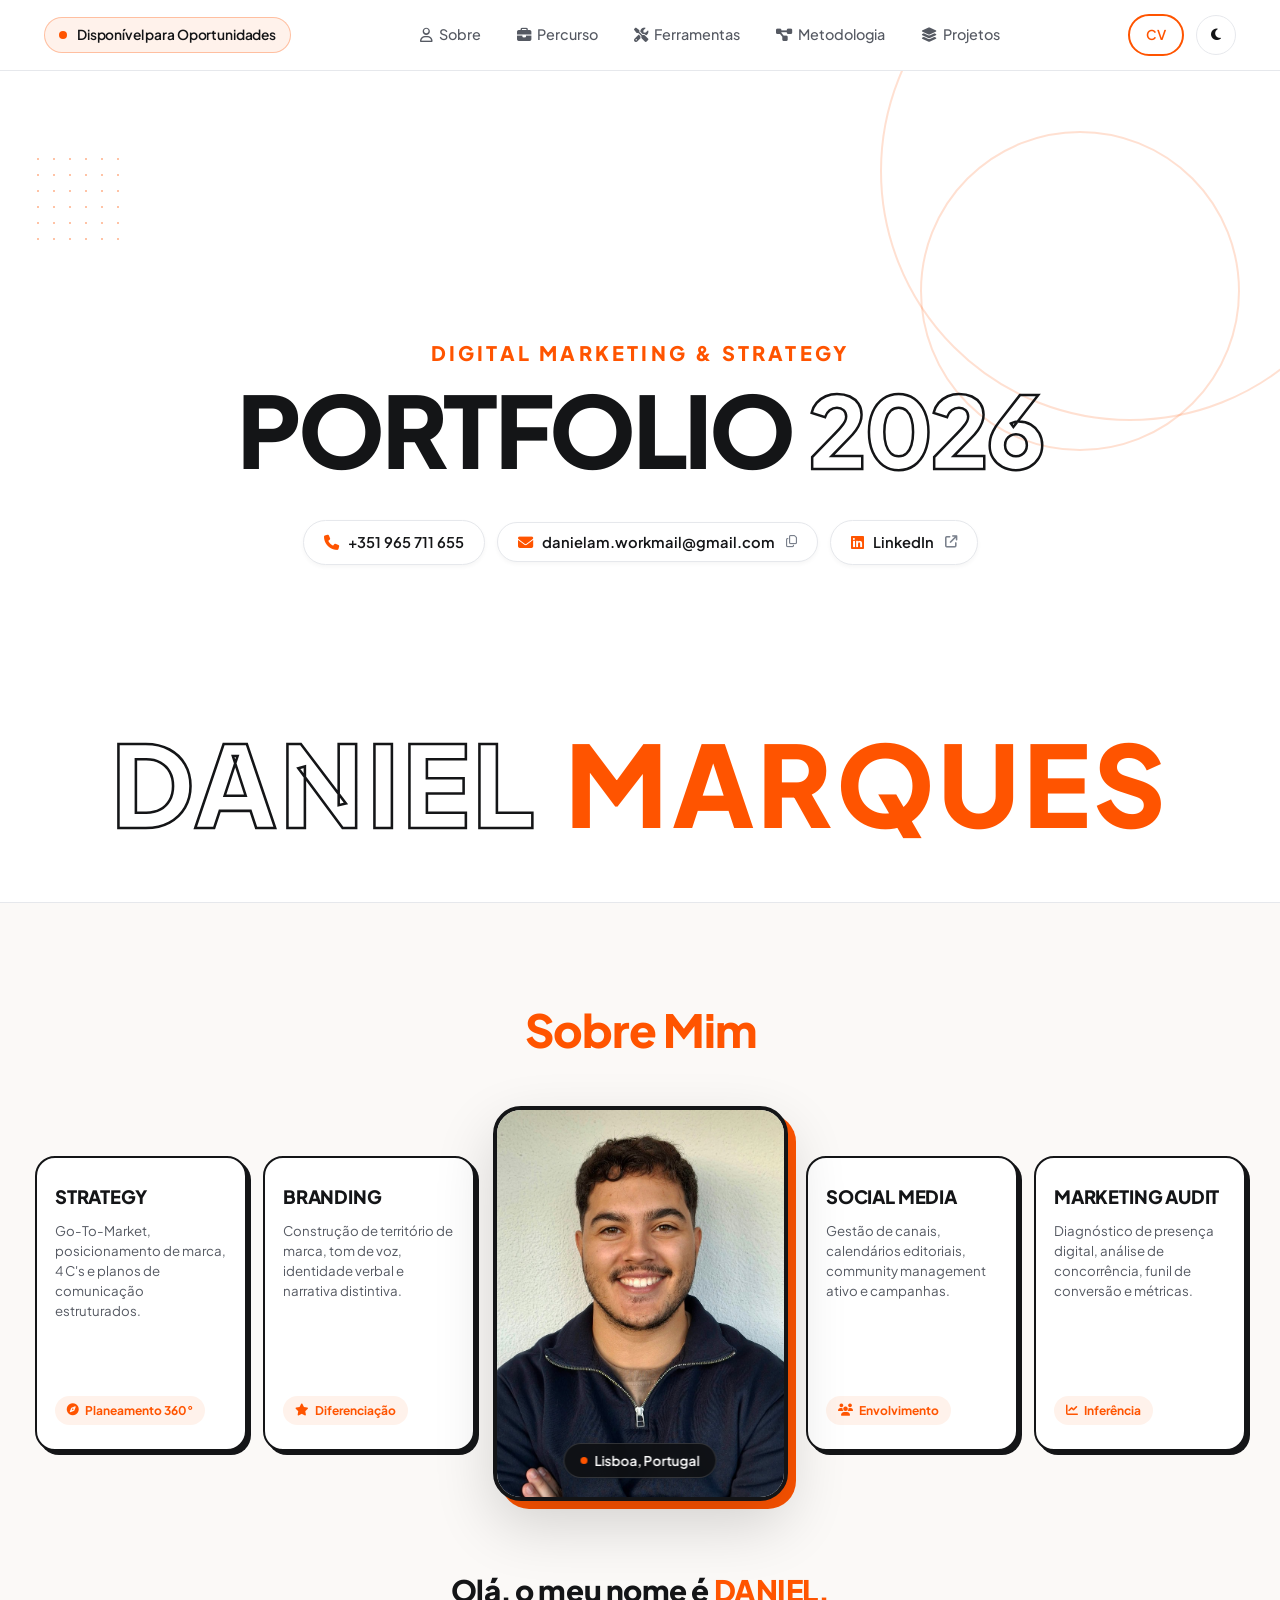
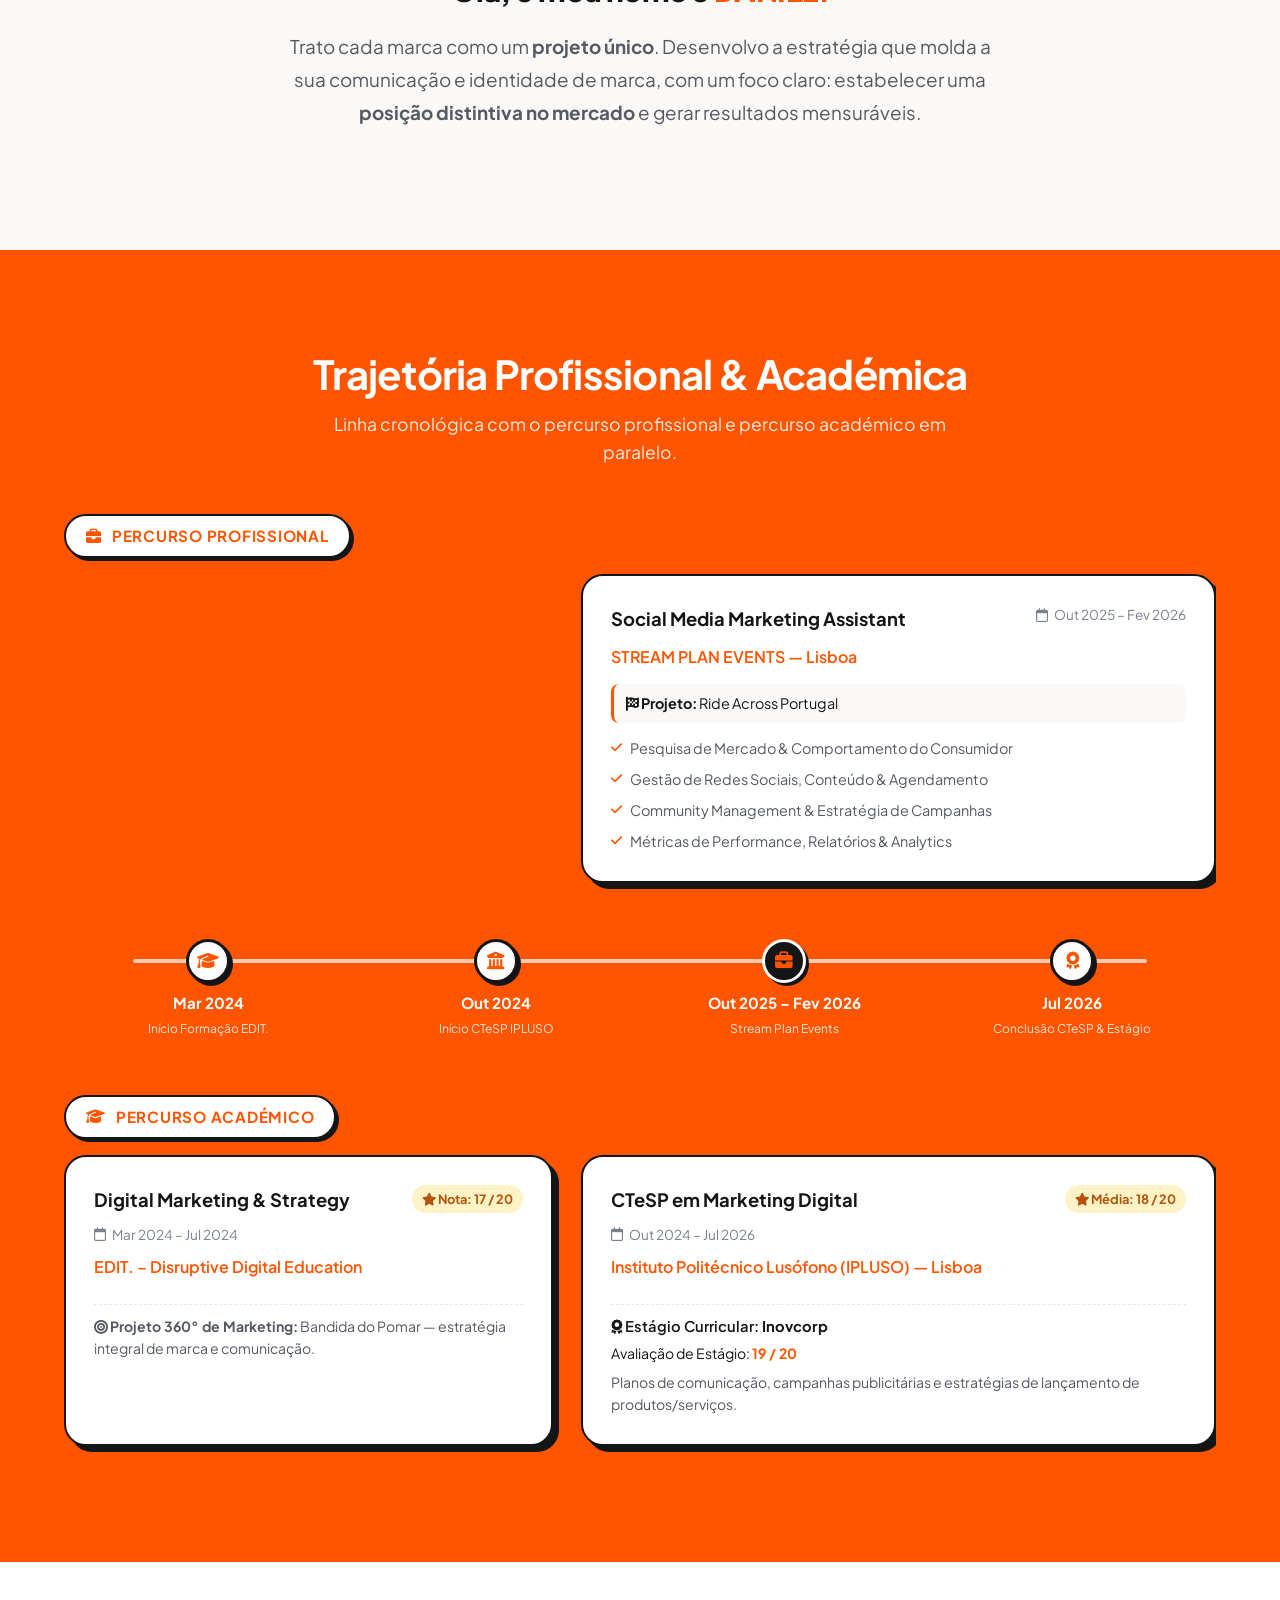
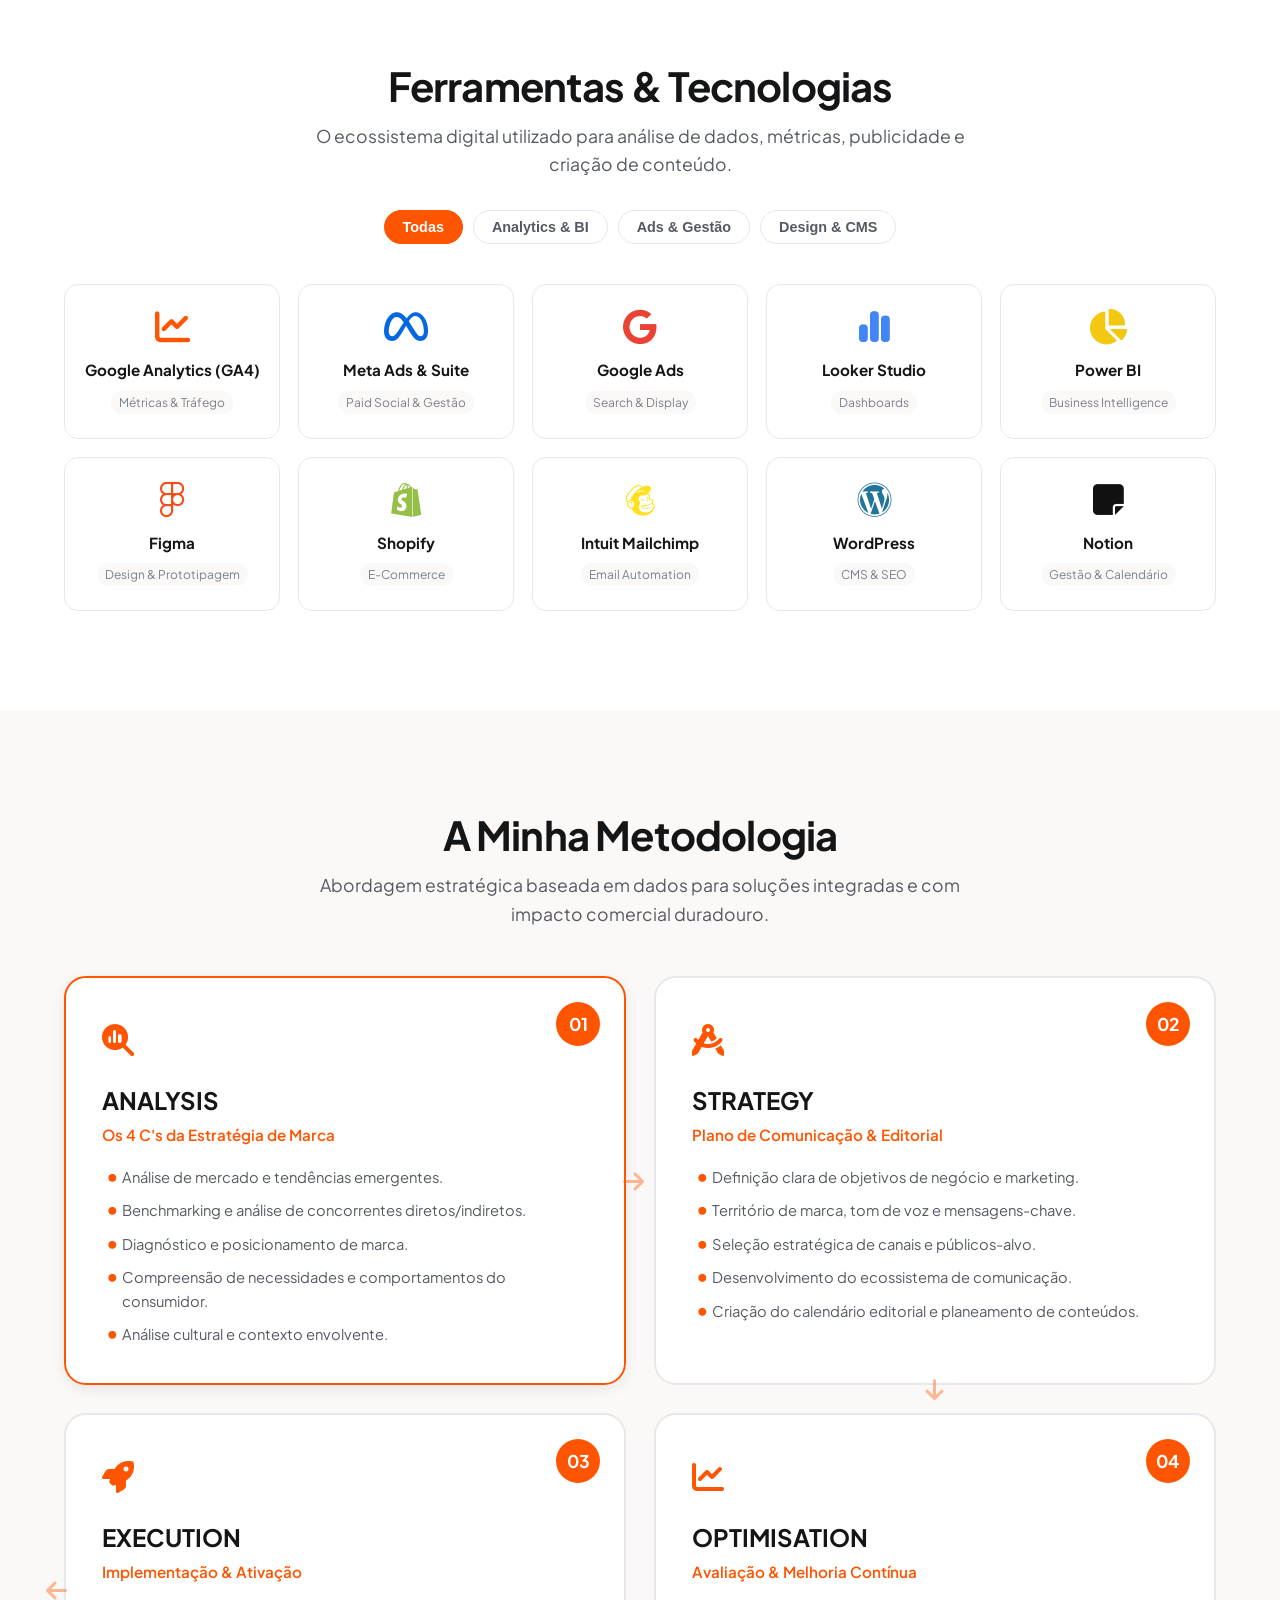
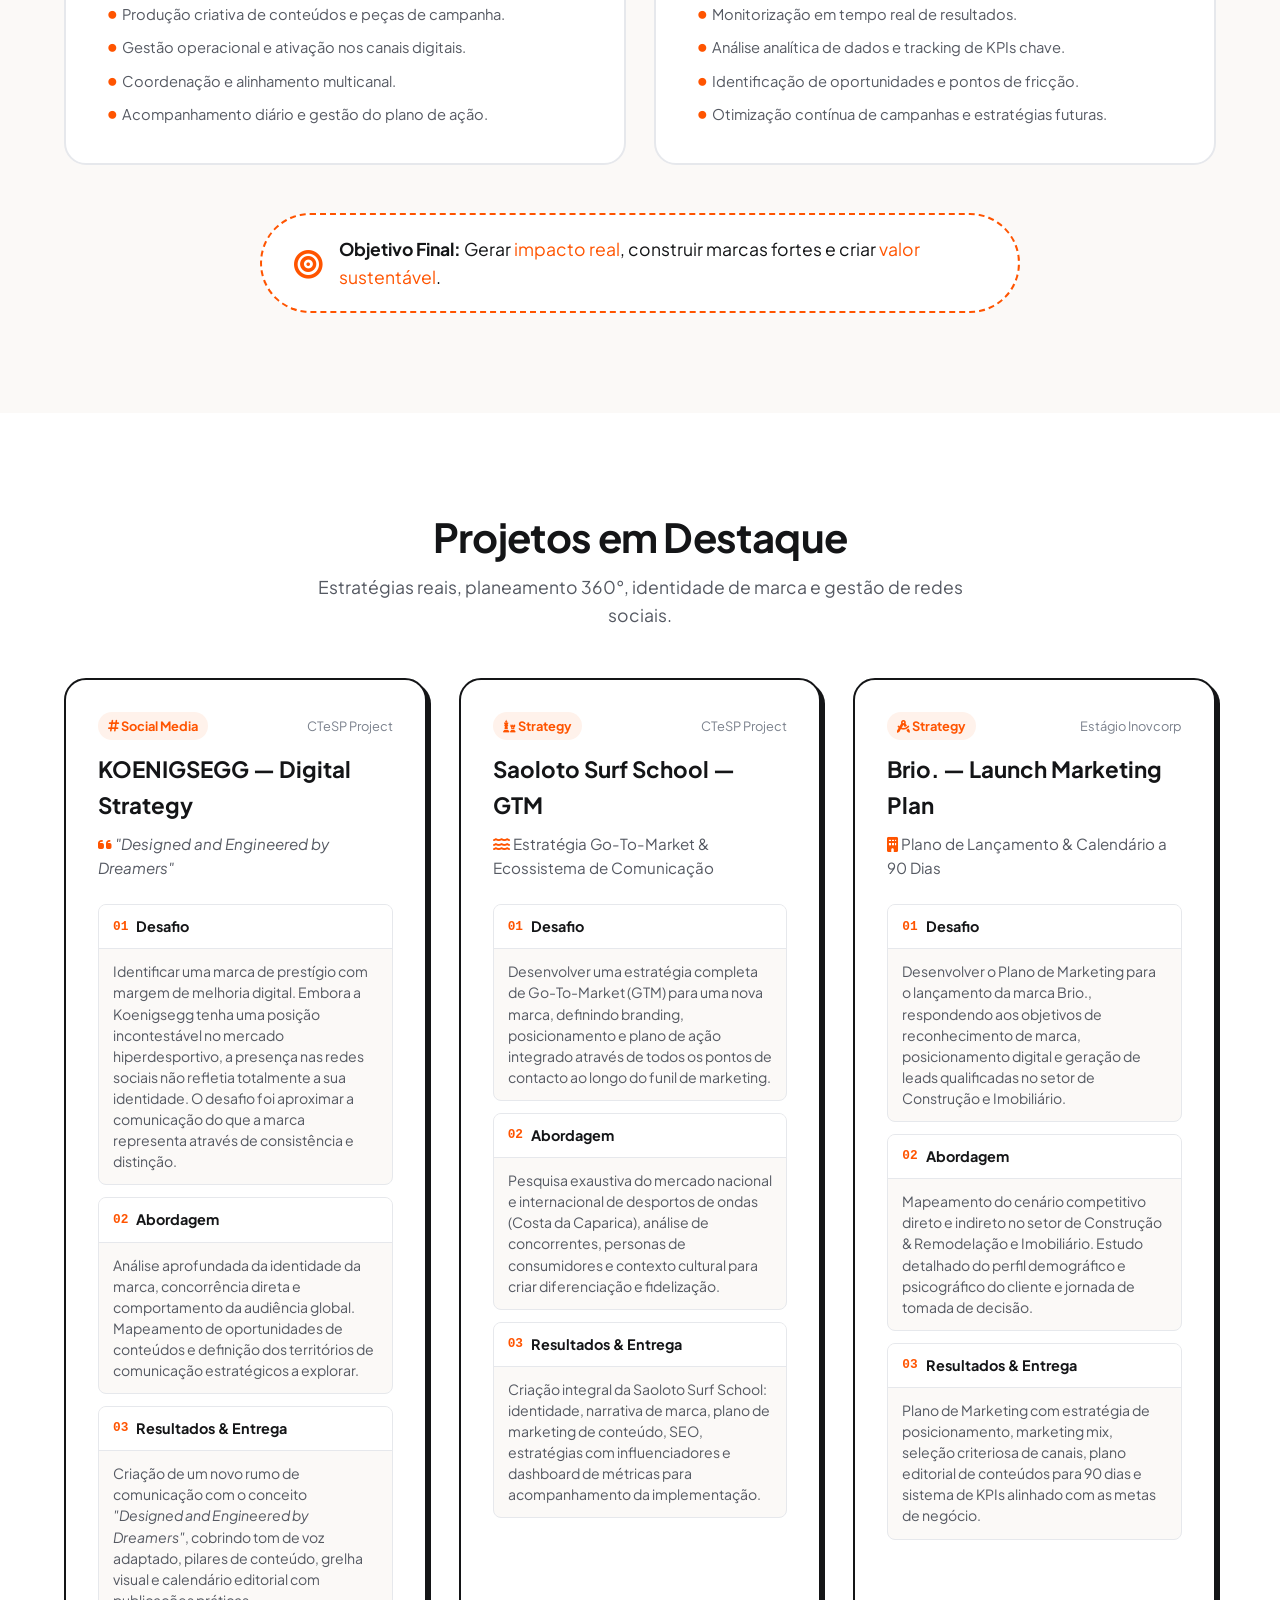
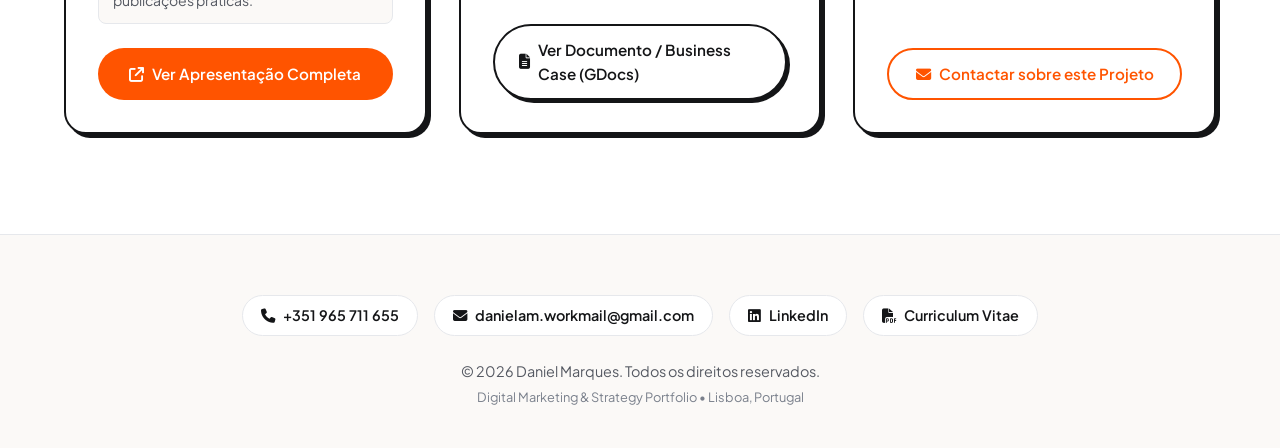
==== commit 15a28adb: "About: remove emoji/card-box/contacts from bio, update photo badge to Lisboa, Portugal" ====
--- a/index.html
+++ b/index.html
@@ -131,7 +131,7 @@
             <img src="daniel_photo.jpg" alt="Daniel Marques" class="stage-portrait-img">
             <div class="portrait-badge">
               <span class="pulse-dot"></span>
-              <span class="portrait-name">Daniel Marques</span>
+              <span class="portrait-name">Lisboa, Portugal</span>
             </div>
           </div>
         </div>
@@ -161,34 +161,14 @@
 
       </div>
 
-      <!-- Scroll-revealed Bio & Contacts below the photo -->
+      <!-- Text about me below the portrait (Clean, no card box, no contacts) -->
       <div class="about-scroll-bio" id="aboutScrollBio">
-        <div class="scroll-bio-card">
-          <div class="bio-intro-badge">
-            <span class="wave-icon">👋</span> Olá, o meu nome é <strong class="text-orange">DANIEL.</strong>
-          </div>
-          <p class="bio-main-text">
-            Trato cada marca como um <strong>projeto único</strong>. Desenvolvo a estratégia que molda a sua comunicação e identidade de marca, com um foco claro: estabelecer uma <strong>posição distintiva no mercado</strong> e gerar resultados mensuráveis.
-          </p>
-
-          <!-- Floating Contact Pills -->
-          <div class="bio-contacts-bar">
-            <a href="tel:+351965711655" class="bio-contact-pill">
-              <i class="fa-solid fa-phone"></i>
-              <span>+351 965 711 655</span>
-            </a>
-            <button class="bio-contact-pill copy-btn" data-copy="danielam.workmail@gmail.com" title="Copiar email">
-              <i class="fa-solid fa-envelope"></i>
-              <span>danielam.workmail@gmail.com</span>
-              <i class="fa-regular fa-copy copy-icon"></i>
-            </button>
-            <a href="https://www.linkedin.com/in/daniel-amorim-marques-2092b6295/" target="_blank" rel="noopener noreferrer" class="bio-contact-pill">
-              <i class="fa-brands fa-linkedin"></i>
-              <span>daniel-amorim-marques</span>
-              <i class="fa-solid fa-arrow-up-right-from-square external-icon"></i>
-            </a>
-          </div>
-        </div>
+        <h3 class="bio-intro-title">
+          Olá, o meu nome é <span class="text-orange">DANIEL.</span>
+        </h3>
+        <p class="bio-main-text">
+          Trato cada marca como um <strong>projeto único</strong>. Desenvolvo a estratégia que molda a sua comunicação e identidade de marca, com um foco claro: estabelecer uma <strong>posição distintiva no mercado</strong> e gerar resultados mensuráveis.
+        </p>
       </div>
 
     </div>
--- a/style.css
+++ b/style.css
@@ -756,13 +756,14 @@
 }
 
 /* ==========================================================================
-   SCROLL-REVEALED BIO (UNDER PHOTO)
+   SCROLL-REVEALED BIO (UNDER PHOTO, CLEAN EDITORIAL TYPOGRAPHY)
    ========================================================================== */
 .about-scroll-bio {
-  max-width: 820px;
-  margin: 30px auto 0 auto;
+  max-width: 780px;
+  margin: 54px auto 10px auto;
+  text-align: center;
   opacity: 0;
-  transform: translateY(45px);
+  transform: translateY(35px);
   transition: opacity 0.85s cubic-bezier(0.16, 1, 0.3, 1), transform 0.85s cubic-bezier(0.16, 1, 0.3, 1);
   will-change: opacity, transform;
 }
@@ -772,71 +773,21 @@
   transform: translateY(0);
 }
 
-.scroll-bio-card {
-  background: var(--bg-surface);
-  border: 2px solid var(--border-dark);
-  box-shadow: var(--shadow-brutal);
-  border-radius: var(--radius-lg);
-  padding: 38px 46px;
-  text-align: center;
-}
-
-[data-theme="dark"] .scroll-bio-card {
-  border-color: rgba(255, 255, 255, 0.15);
-}
-
-.bio-intro-badge {
-  font-family: var(--font-display);
-  font-size: 1.35rem;
+.bio-intro-title {
+  font-family: var(--font-sans);
+  font-size: clamp(1.4rem, 2.5vw, 1.85rem);
   font-weight: 800;
   color: var(--text-main);
-  margin-bottom: 14px;
-  display: inline-flex;
-  align-items: center;
-  gap: 8px;
+  margin-bottom: 16px;
+  letter-spacing: -0.015em;
 }
 
 .bio-main-text {
-  font-size: 1.12rem;
+  font-size: clamp(1.05rem, 1.8vw, 1.18rem);
   color: var(--text-muted);
-  line-height: 1.7;
-  max-width: 700px;
-  margin: 0 auto 28px auto;
-}
-
-.bio-contacts-bar {
-  display: flex;
-  justify-content: center;
-  gap: 14px;
-  flex-wrap: wrap;
-}
-
-.bio-contact-pill {
-  display: inline-flex;
-  align-items: center;
-  gap: 10px;
-  background: var(--bg-alt);
-  border: 1px solid var(--border-color);
-  padding: 10px 18px;
-  border-radius: 9999px;
-  font-size: 0.88rem;
-  font-weight: 600;
-  color: var(--text-main);
-  cursor: pointer;
-  transition: var(--transition);
-  text-decoration: none;
-}
-
-.bio-contact-pill:hover {
-  border-color: var(--primary);
-  color: var(--primary);
-  background: var(--primary-light);
-  transform: translateY(-2px);
-}
-
-.copy-icon, .external-icon {
-  font-size: 0.82rem;
-  color: var(--text-light);
+  line-height: 1.75;
+  max-width: 720px;
+  margin: 0 auto;
 }
 
 /* ==========================================================================
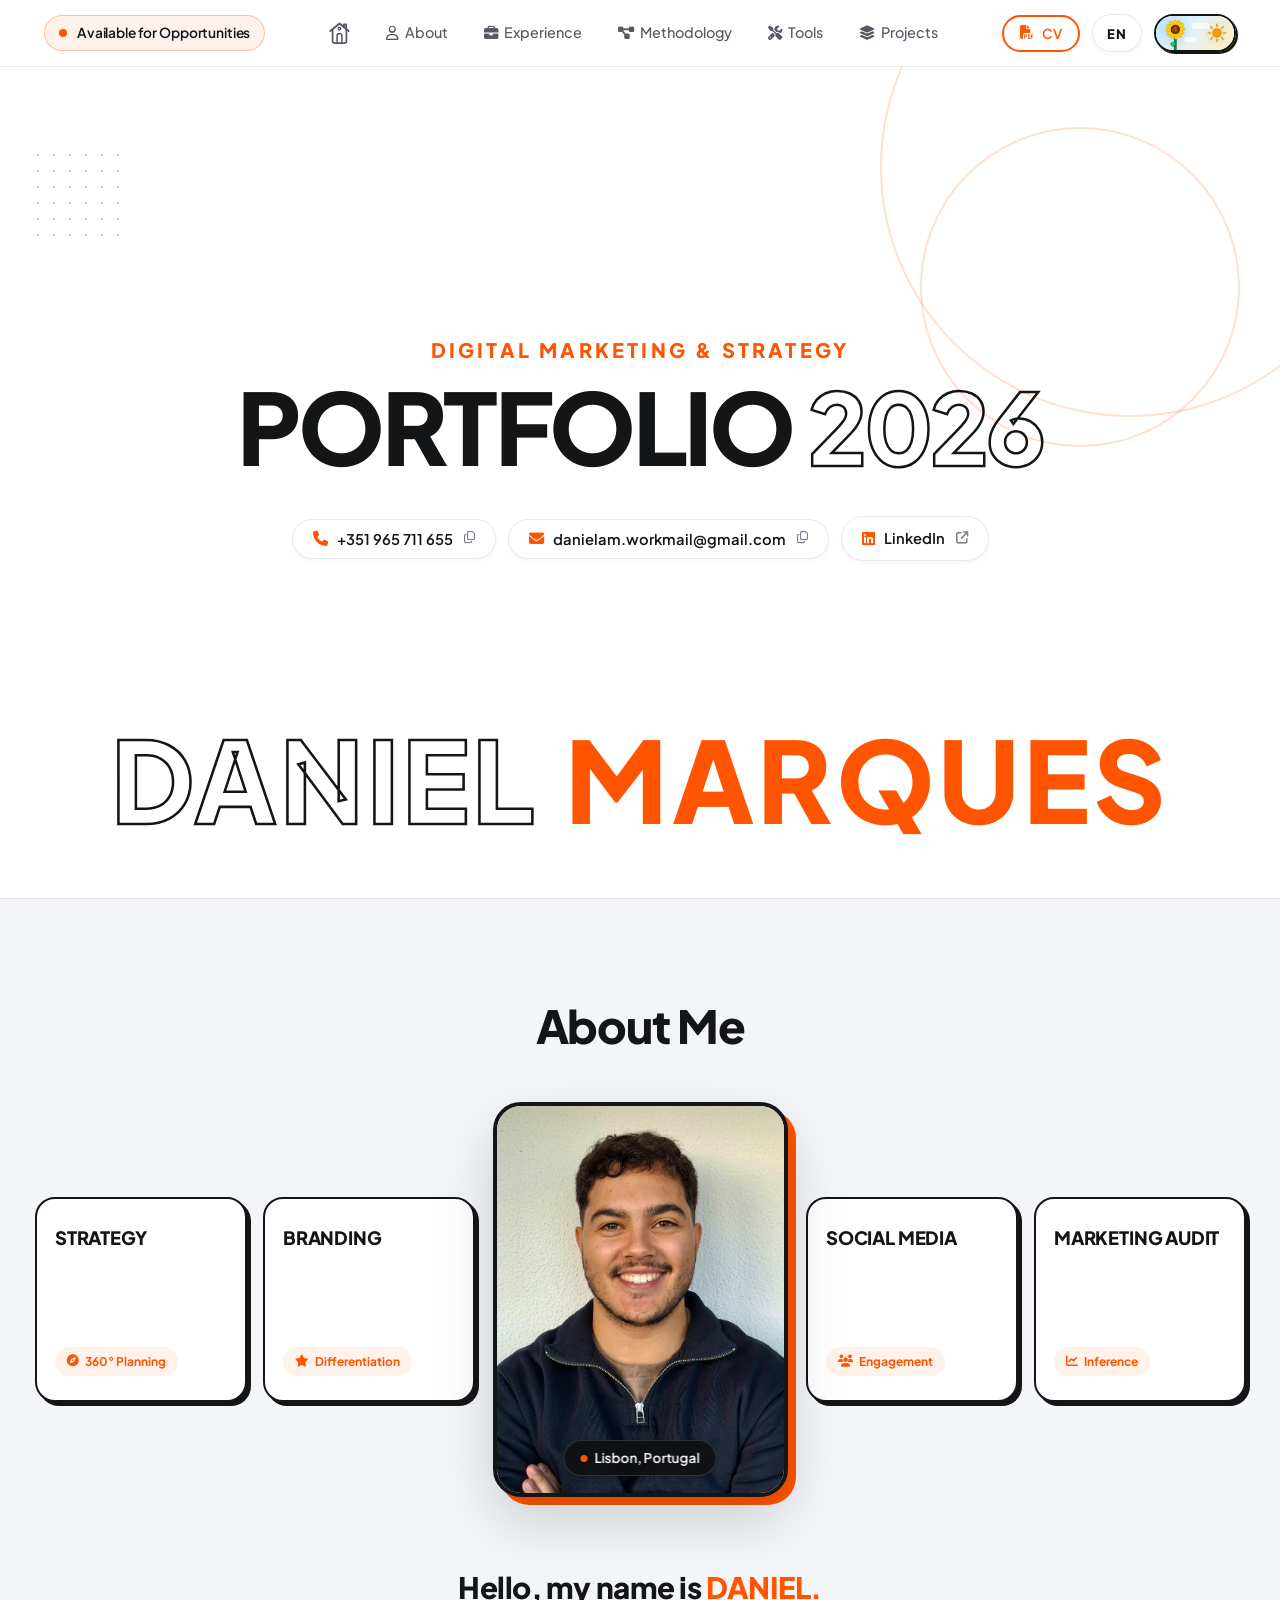
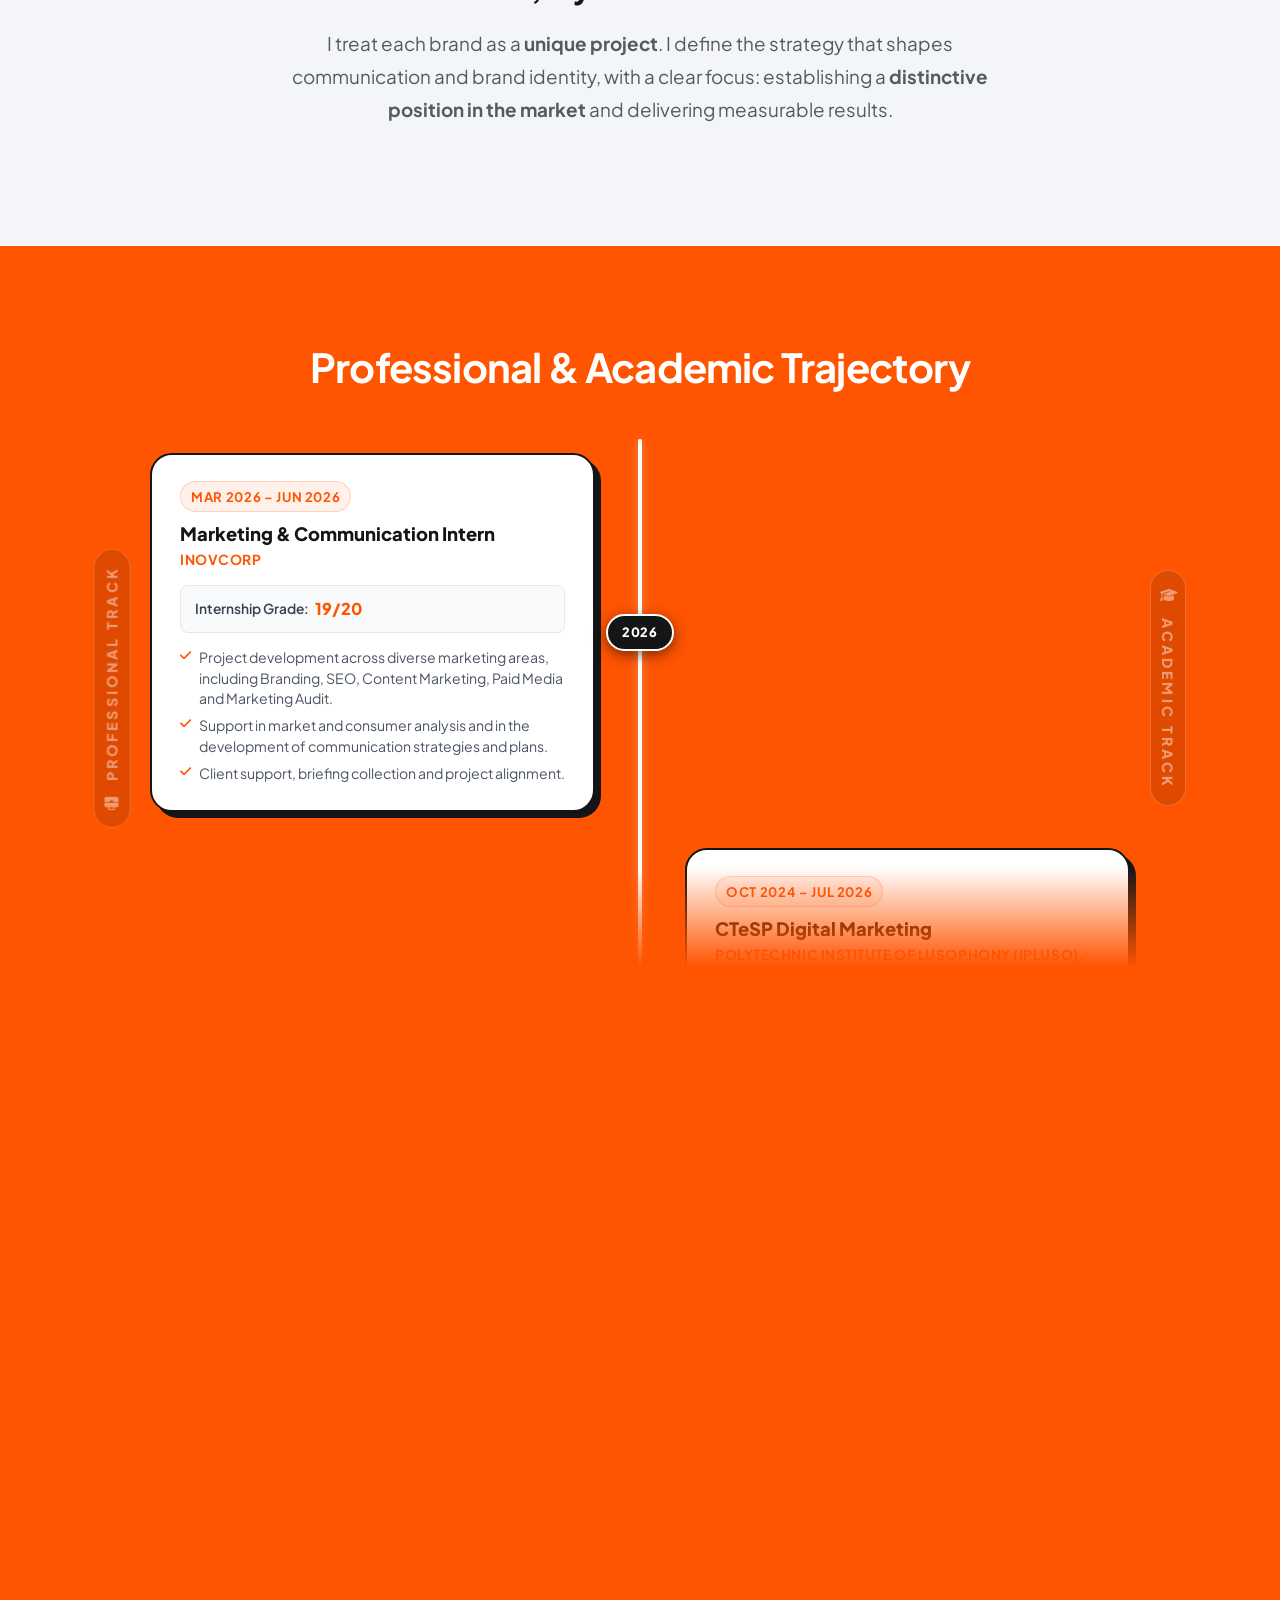
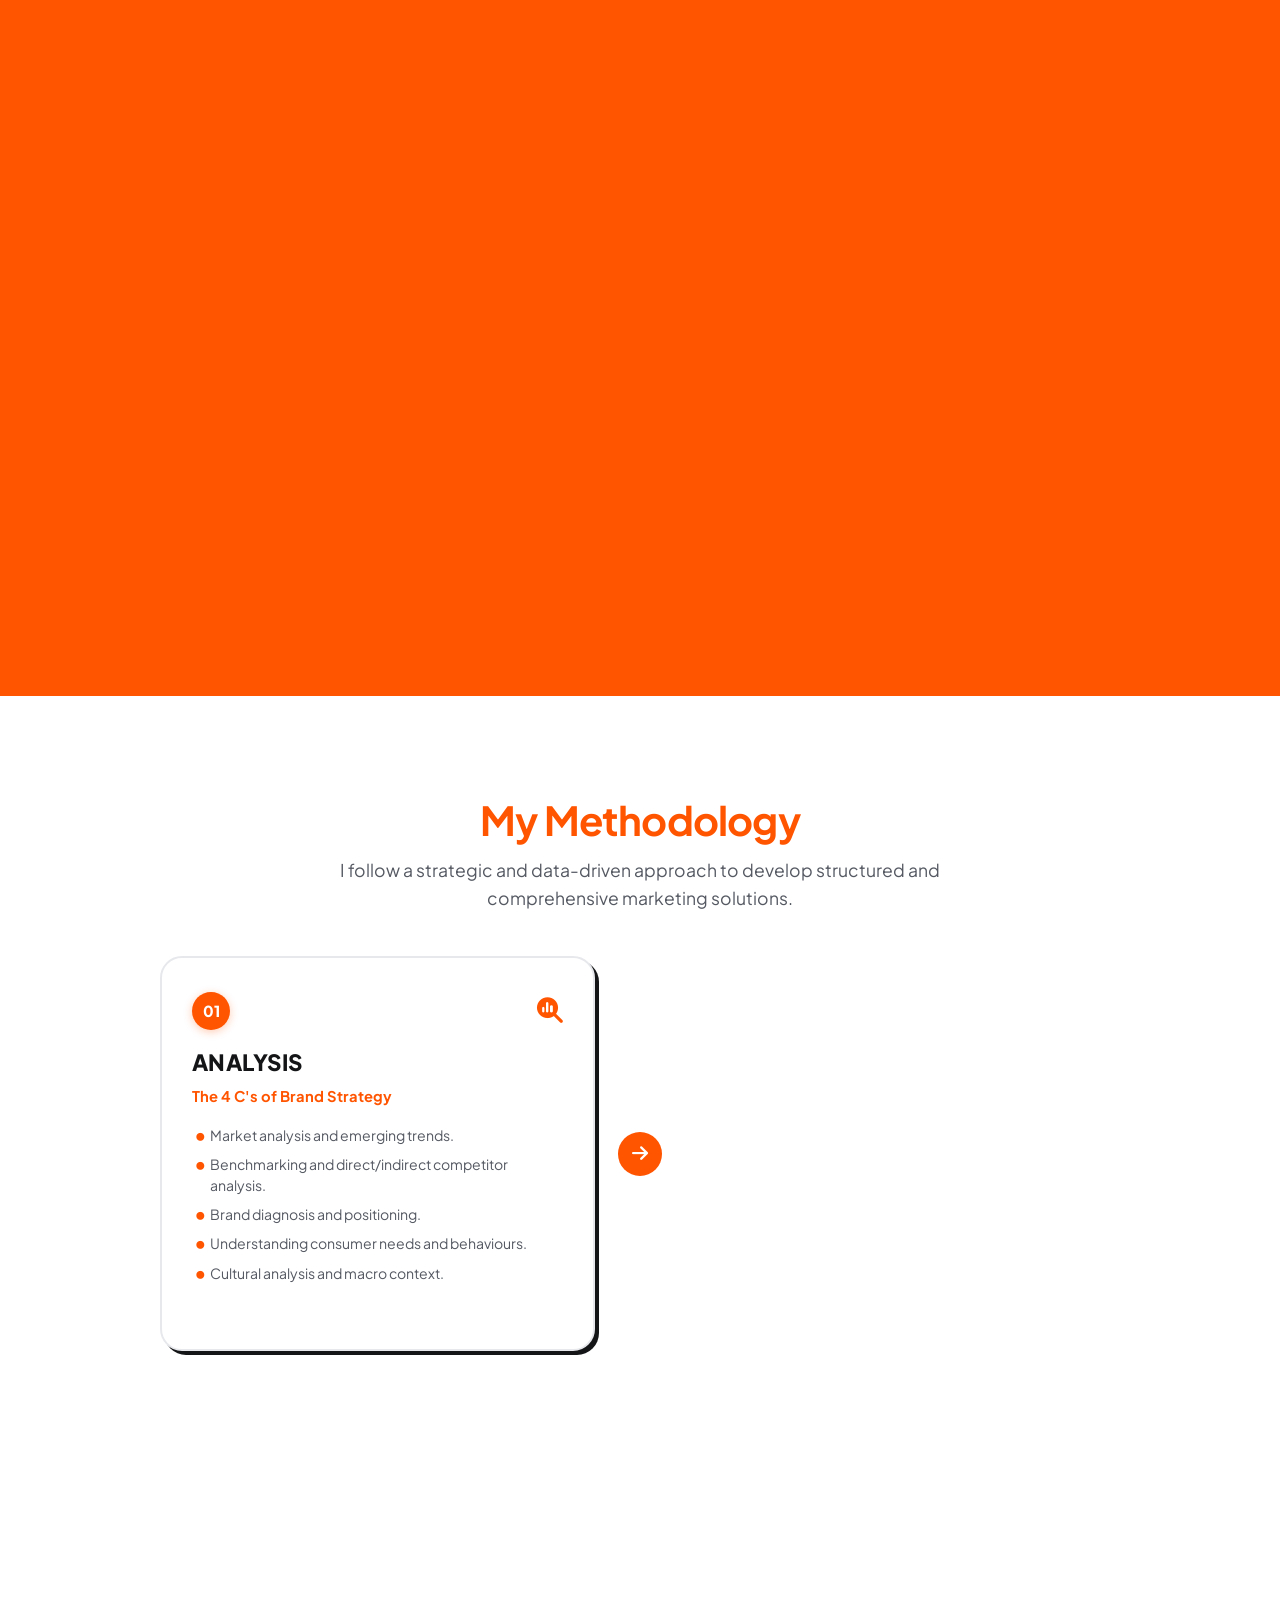
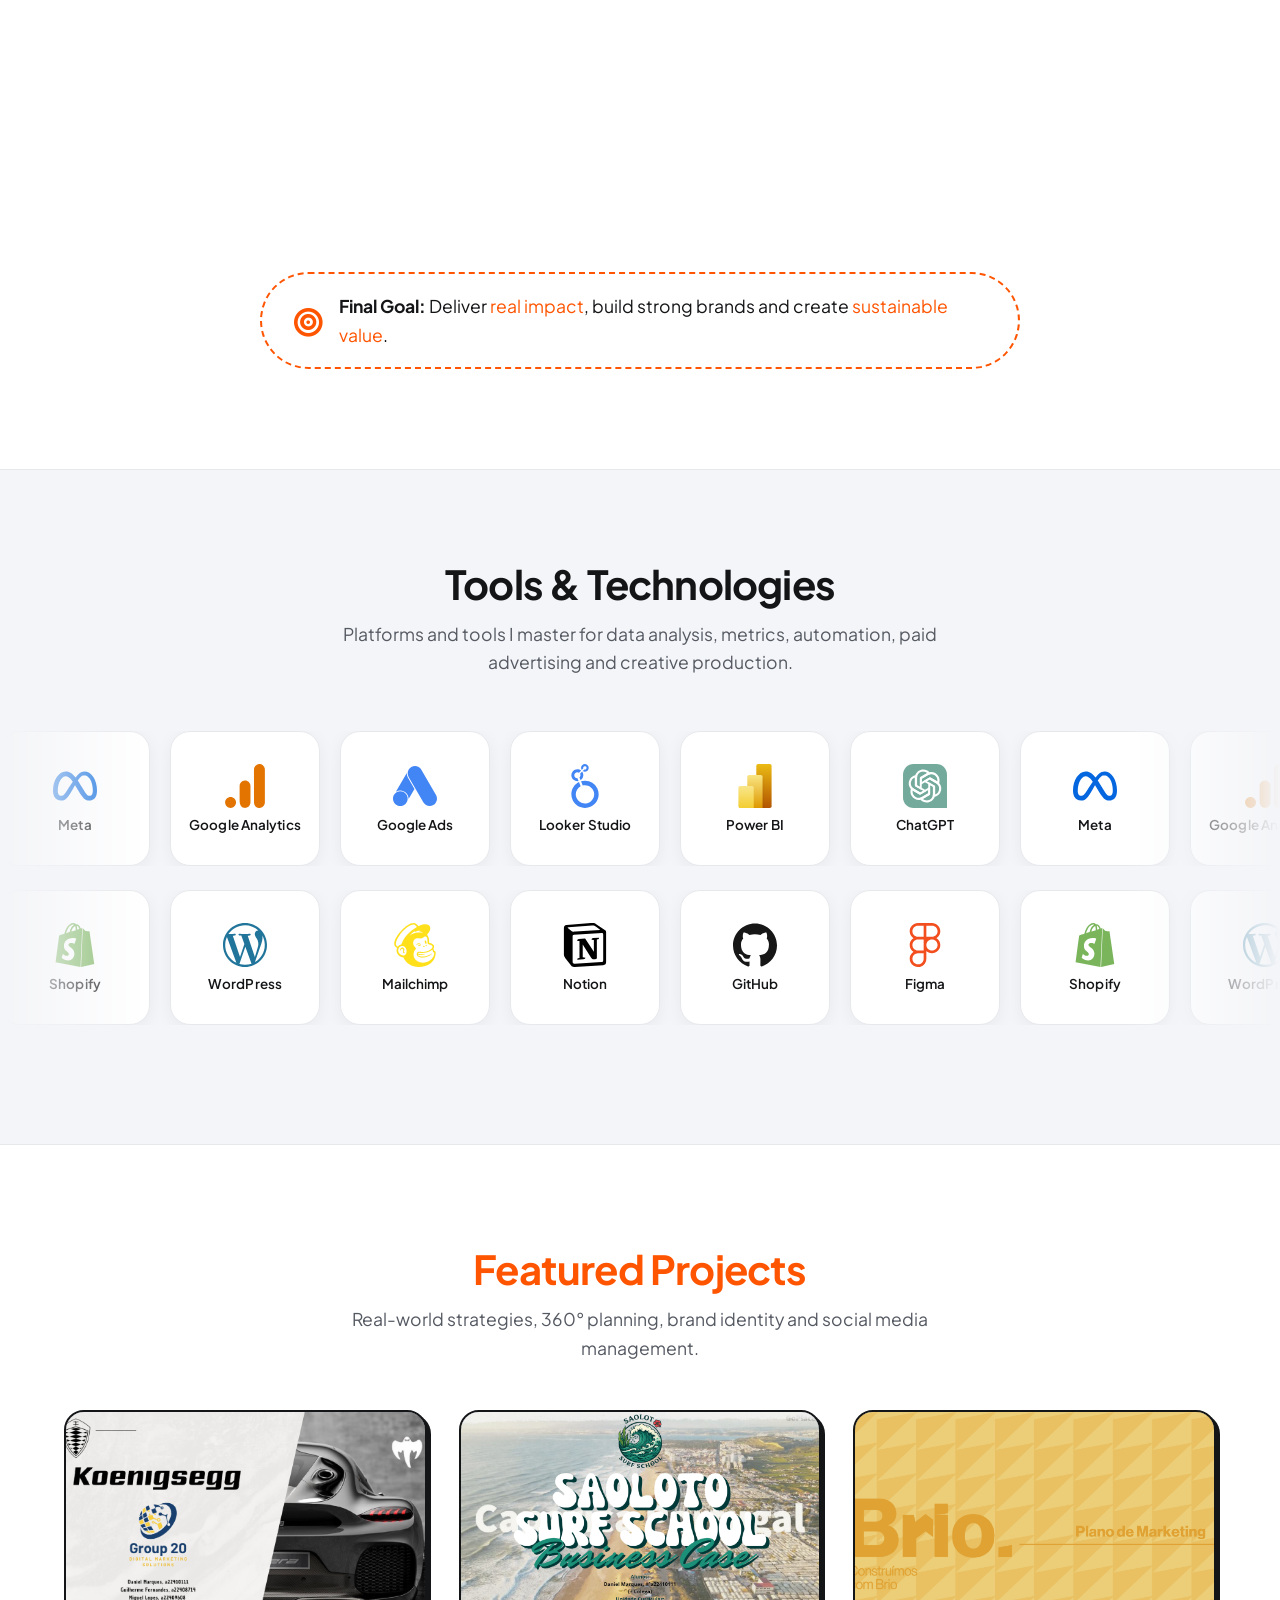
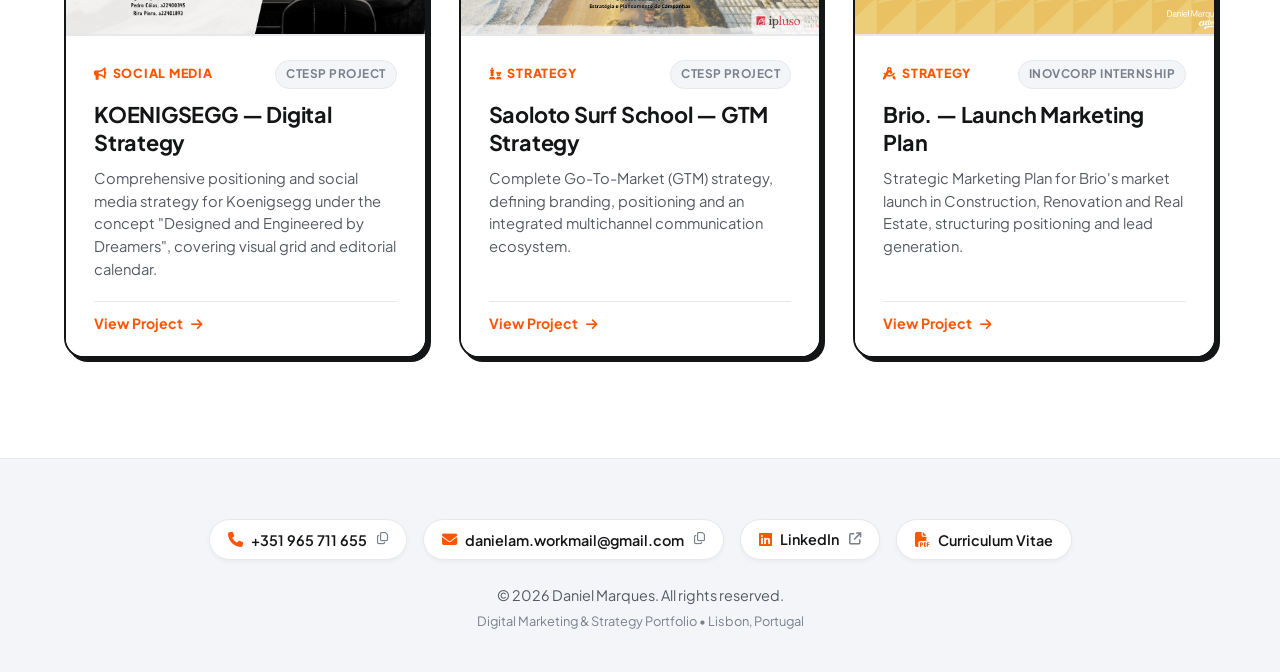
==== commit 09fc54e6: "Deploy: Full portfolio update with bilingual support, project slide decks, CV modals, and Inferno pi" ====
--- a/index.html
+++ b/index.html
@@ -3,7 +3,8 @@
 <head>
   <meta charset="UTF-8">
   <meta name="viewport" content="width=device-width, initial-scale=1.0">
-  <title>Daniel Marques | Digital Marketing & Strategy Portfolio 2026</title>
+  <title>Portfolio Daniel Marques</title>
+  <link rel="icon" type="image/svg+xml" href="favicon.svg">
   <meta name="description" content="Portfólio de Marketing Digital e Estratégia de Daniel Marques. Estratégia de marca, social media, auditoria de marketing e planeamento de campanhas.">
   
   <!-- Google Fonts -->
@@ -21,27 +22,114 @@
   <!-- ================= TOP NAVIGATION / ÍNDICE ================= -->
   <header class="navbar" id="navbar">
     <div class="nav-container">
-      <a href="#hero" class="nav-logo">
+      <div class="nav-status-badge">
         <span class="pulse-dot"></span>
         <span class="nav-status-text">Disponível para Oportunidades</span>
-      </a>
+      </div>
 
       <nav class="nav-menu" id="nav-menu">
         <ul class="nav-list">
+          <li>
+            <a href="#hero" class="nav-home-btn nav-inferno-btn" id="nav-home-btn" aria-label="Início • Voltar ao topo">
+              <span class="inferno-pin-wrapper">
+                <!-- Clean Modern House Outline (Home) for Normal State -->
+                <svg viewBox="0 0 24 26" class="inferno-svg-outline" fill="none" stroke="currentColor" stroke-linecap="round" stroke-linejoin="round" aria-hidden="true">
+                  <!-- Chimney -->
+                  <path d="M 16.5,6.5 L 16.5,3.5 L 19,3.5 L 19,8.5" stroke-width="1.8"/>
+                  <!-- Pitched Roof -->
+                  <path d="M 2.5,10.5 L 12,2.5 L 21.5,10.5" stroke-width="2"/>
+                  <!-- House Body -->
+                  <path d="M 4.8,9.8 L 4.8,21 C 4.8,22.1 5.7,23 6.8,23 L 17.2,23 C 18.3,23 19.2,22.1 19.2,21 L 19.2,9.8" stroke-width="1.8"/>
+                  <!-- Door -->
+                  <path d="M 9.5,23 L 9.5,15 C 9.5,14 10.3,13.2 11.3,13.2 L 12.7,13.2 C 13.7,13.2 14.5,14 14.5,15 L 14.5,23" stroke-width="1.6"/>
+                  <!-- Attic Window -->
+                  <circle cx="12" cy="7.8" r="1.3" stroke-width="1.4"/>
+                </svg>
+                <!-- Full-Color Official CS:GO Inferno 2 Pin Image for Hover State -->
+                <img src="inferno-pin.webp" alt="CS:GO Inferno 2 Pin" class="inferno-img-color" aria-hidden="true">
+              </span>
+            </a>
+          </li>
           <li><a href="#about" class="nav-link"><i class="fa-regular fa-user"></i> Sobre</a></li>
           <li><a href="#experience" class="nav-link"><i class="fa-solid fa-briefcase"></i> Percurso</a></li>
+          <li><a href="#methodology" class="nav-link"><i class="fa-solid fa-diagram-project"></i> Metodologia</a></li>
           <li><a href="#tools" class="nav-link"><i class="fa-solid fa-screwdriver-wrench"></i> Ferramentas</a></li>
-          <li><a href="#methodology" class="nav-link"><i class="fa-solid fa-diagram-project"></i> Metodologia</a></li>
           <li><a href="#projects" class="nav-link"><i class="fa-solid fa-layer-group"></i> Projetos</a></li>
         </ul>
       </nav>
 
       <div class="nav-actions">
-        <a href="https://canva.link/8r5ul8tiru9cutq" target="_blank" rel="noopener noreferrer" class="btn btn-sm btn-outline">
-          CV
-        </a>
-        <button id="theme-toggle" class="icon-btn" title="Alternar tema">
-          <i class="fa-solid fa-moon"></i>
+        <button class="btn btn-sm btn-outline nav-cv-btn" data-modal="modal-cv" aria-haspopup="dialog" title="View Curriculum Vitae">
+          <i class="fa-solid fa-file-pdf"></i> CV
+        </button>
+        <!-- Single Language Toggle (Shows EN or PT, starts always in English) -->
+        <button id="lang-toggle" class="btn btn-sm nav-lang-btn" title="Mudar para Português (PT)" aria-label="Mudar para Português (PT)">EN</button>
+        <!-- Sunflower Heliotropism Theme Toggle (Easter Egg 🌻☀️🌙) -->
+        <button id="theme-toggle" class="sunflower-toggle-btn" aria-label="Alternar tema">
+          <span class="toggle-track">
+            <!-- Day Sky Clouds / Night Sky Stars (Lua, 2 Estrelas ao Centro e Girassol) -->
+            <span class="sky-elements" aria-hidden="true">
+              <span class="star star-1">✦</span>
+              <span class="star star-2">★</span>
+              <span class="cloud cloud-1"></span>
+              <span class="cloud cloud-2"></span>
+            </span>
+
+            <!-- Moon (Rises on the Left in Dark Mode) -->
+            <span class="celestial-body moon-body" aria-hidden="true">
+              <svg viewBox="0 0 24 24" width="18" height="18" fill="none">
+                <path d="M 21 12.79 A 9 9 0 1 1 11.21 3 A 7 7 0 0 0 21 12.79 Z" fill="#FDE047" stroke="#EAB308" stroke-width="1.2" stroke-linejoin="round"/>
+              </svg>
+            </span>
+
+            <!-- Sun (Shines on the Right in Light Mode) -->
+            <span class="celestial-body sun-body" aria-hidden="true">
+              <svg viewBox="0 0 24 24" width="20" height="20" fill="none">
+                <circle cx="12" cy="12" r="5" fill="#F59E0B" stroke="#D97706" stroke-width="1"/>
+                <g stroke="#F59E0B" stroke-width="2" stroke-linecap="round">
+                  <line x1="12" y1="1.5" x2="12" y2="4.2"/>
+                  <line x1="12" y1="19.8" x2="12" y2="22.5"/>
+                  <line x1="1.5" y1="12" x2="4.2" y2="12"/>
+                  <line x1="19.8" y1="12" x2="22.5" y2="12"/>
+                  <line x1="4.5" y1="4.5" x2="6.6" y2="6.6"/>
+                  <line x1="17.4" y1="17.4" x2="19.5" y2="19.5"/>
+                  <line x1="4.5" y1="19.5" x2="6.6" y2="17.4"/>
+                  <line x1="17.4" y1="6.6" x2="19.5" y2="4.5"/>
+                </g>
+              </svg>
+            </span>
+
+            <!-- Girassol & Ramo Fofinho Dinâmico (Ramo passa por detrás da flor) -->
+            <div class="branch-rig" aria-hidden="true">
+              <svg id="branch-svg-canvas" viewBox="0 0 82 38" class="branch-svg" preserveAspectRatio="xMidYMid meet">
+                <!-- Ramo Contínuo Dinâmico (Renderizado por DETRÁS da flor) -->
+                <path id="branch-stem-path" d="M 19 37 C 19 34, 19 30, 19 28 C 19 26, 19 25, 19 24" stroke="#15803D" stroke-width="3.2" stroke-linecap="round" stroke-linejoin="round" fill="none"/>
+                <!-- Folhinha Dinâmica -->
+                <path id="branch-leaf-path" d="M 19 30 C 14 28, 12 32, 16 34 C 18 35, 19 32, 19 30 Z" fill="#22C55E" stroke="#15803D" stroke-width="0.7"/>
+                <!-- Cabeça do Girassol Centrada em (0,0) (Renderizada POR CIMA do ramo) -->
+                <g id="branch-sunflower-head" transform="translate(19, 15) rotate(26)">
+                  <g class="sunflower-petals" fill="#FACC15" stroke="#EAB308" stroke-width="0.7">
+                    <ellipse cx="0" cy="-7.2" rx="2.0" ry="3.6"/>
+                    <ellipse cx="0" cy="-7.2" rx="2.0" ry="3.6" transform="rotate(30)"/>
+                    <ellipse cx="0" cy="-7.2" rx="2.0" ry="3.6" transform="rotate(60)"/>
+                    <ellipse cx="0" cy="-7.2" rx="2.0" ry="3.6" transform="rotate(90)"/>
+                    <ellipse cx="0" cy="-7.2" rx="2.0" ry="3.6" transform="rotate(120)"/>
+                    <ellipse cx="0" cy="-7.2" rx="2.0" ry="3.6" transform="rotate(150)"/>
+                    <ellipse cx="0" cy="-7.2" rx="2.0" ry="3.6" transform="rotate(180)"/>
+                    <ellipse cx="0" cy="-7.2" rx="2.0" ry="3.6" transform="rotate(210)"/>
+                    <ellipse cx="0" cy="-7.2" rx="2.0" ry="3.6" transform="rotate(240)"/>
+                    <ellipse cx="0" cy="-7.2" rx="2.0" ry="3.6" transform="rotate(270)"/>
+                    <ellipse cx="0" cy="-7.2" rx="2.0" ry="3.6" transform="rotate(300)"/>
+                    <ellipse cx="0" cy="-7.2" rx="2.0" ry="3.6" transform="rotate(330)"/>
+                  </g>
+                  <circle cx="0" cy="0" r="4.6" fill="#78350F" stroke="#451A03" stroke-width="1"/>
+                  <circle cx="0" cy="0" r="3.4" fill="#92400E"/>
+                  <circle cx="-1" cy="-0.8" r="0.7" fill="#F59E0B" opacity="0.8"/>
+                  <circle cx="1" cy="0.5" r="0.6" fill="#F59E0B" opacity="0.8"/>
+                </g>
+              </svg>
+            </div>
+          </span>
         </button>
         <button id="mobile-toggle" class="icon-btn mobile-only" aria-label="Abrir menu">
           <i class="fa-solid fa-bars"></i>
@@ -60,16 +148,17 @@
 
     <div class="container hero-content hero-centered">
       <div class="hero-titles text-center">
-        <p class="hero-eyebrow">DIGITAL MARKETING & STRATEGY</p>
-        <h1 class="hero-title">PORTFOLIO <span class="highlight-year">2026</span></h1>
+        <p class="hero-eyebrow">MARKETING DIGITAL & ESTRATÉGIA</p>
+        <h1 class="hero-title">PORTFÓLIO <span class="highlight-year">2026</span></h1>
       </div>
 
       <!-- Hero Contacts Pills -->
       <div class="hero-contacts-pills">
-        <a href="tel:+351965711655" class="hero-pill-btn">
+        <button class="hero-pill-btn copy-btn" data-copy="+351 965 711 655" title="Clique para copiar">
           <i class="fa-solid fa-phone"></i>
           <span>+351 965 711 655</span>
-        </a>
+          <i class="fa-regular fa-copy pill-copy-icon"></i>
+        </button>
         <button class="hero-pill-btn copy-btn" data-copy="danielam.workmail@gmail.com" title="Clique para copiar">
           <i class="fa-solid fa-envelope"></i>
           <span>danielam.workmail@gmail.com</span>
@@ -96,7 +185,7 @@
 
       <!-- Section Title -->
       <div class="section-heading text-center">
-        <h2 class="section-title text-orange">Sobre Mim</h2>
+        <h2 class="section-title">Sobre Mim</h2>
       </div>
 
       <!-- Interactive 5-Piece Stage: Center Photo + 2 Cards Left + 2 Cards Right -->
@@ -108,8 +197,8 @@
           <!-- Card 1: Strategy (Far Left) -->
           <article class="spec-card card-left-1" data-pillar="strategy">
             <div class="spec-card-body">
-              <h3 class="spec-title">STRATEGY</h3>
-              <p class="spec-desc">Go-To-Market, posicionamento de marca, 4 C's e planos de comunicação estruturados.</p>
+              <h3 class="spec-title">ESTRATÉGIA</h3>
+              
             </div>
             <div class="spec-tag"><i class="fa-solid fa-compass"></i> Planeamento 360°</div>
           </article>
@@ -118,7 +207,7 @@
           <article class="spec-card card-left-2" data-pillar="branding">
             <div class="spec-card-body">
               <h3 class="spec-title">BRANDING</h3>
-              <p class="spec-desc">Construção de território de marca, tom de voz, identidade verbal e narrativa distintiva.</p>
+              
             </div>
             <div class="spec-tag"><i class="fa-solid fa-star"></i> Diferenciação</div>
           </article>
@@ -142,8 +231,8 @@
           <!-- Card 3: Social Media (Near Right) -->
           <article class="spec-card card-right-1" data-pillar="social">
             <div class="spec-card-body">
-              <h3 class="spec-title">SOCIAL MEDIA</h3>
-              <p class="spec-desc">Gestão de canais, calendários editoriais, community management ativo e campanhas.</p>
+              <h3 class="spec-title">REDES SOCIAIS</h3>
+              
             </div>
             <div class="spec-tag"><i class="fa-solid fa-users"></i> Envolvimento</div>
           </article>
@@ -151,8 +240,8 @@
           <!-- Card 4: Marketing Audit (Far Right) -->
           <article class="spec-card card-right-2" data-pillar="audit">
             <div class="spec-card-body">
-              <h3 class="spec-title">MARKETING AUDIT</h3>
-              <p class="spec-desc">Diagnóstico de presença digital, análise de concorrência, funil de conversão e métricas.</p>
+              <h3 class="spec-title">AUDITORIA DE MARKETING</h3>
+              
             </div>
             <div class="spec-tag"><i class="fa-solid fa-chart-line"></i> Inferência</div>
           </article>
@@ -174,214 +263,189 @@
     </div>
   </section>
 
-  <!-- ================= TIMELINE HORIZONTAL (PROFISSIONAL EM CIMA / ACADÉMICO EM BAIXO) ================= -->
+  <!-- ================= TIMELINE VERTICAL (ESQ: PROFISSIONAL | DRT: ACADÉMICO) ================= -->
   <section class="timeline-section" id="experience">
-    <div class="container">
-      <div class="section-heading text-center">
-        <h2 class="section-title text-white">Trajetória Profissional & Académica</h2>
-        <p class="section-sub text-white-80">Linha cronológica com o percurso profissional e percurso académico em paralelo.</p>
-      </div>
-
-      <!-- Horizontal Timeline Container -->
-      <div class="horizontal-timeline-wrapper">
-        <div class="horizontal-timeline">
-
-          <!-- TOP TRACK: PERCURSO PROFISSIONAL -->
-          <div class="timeline-track top-track">
-            <div class="track-header-row">
-              <span class="track-pill">
-                <i class="fa-solid fa-briefcase"></i> PERCURSO PROFISSIONAL
-              </span>
-            </div>
-
-            <div class="track-content-row">
-              <!-- Empty spacer to align with chronological timeline (Out 2025 - Fev 2026) -->
-              <div class="h-card-spacer"></div>
-
-              <!-- Stream Plan Events Card -->
-              <div class="h-card professional-card">
-                <div class="h-card-header">
-                  <span class="role-badge">Social Media Marketing Assistant</span>
-                  <span class="time-badge"><i class="fa-regular fa-calendar"></i> Out 2025 – Fev 2026</span>
-                </div>
-                <h4 class="company-title">STREAM PLAN EVENTS — Lisboa</h4>
-                <p class="project-tag"><i class="fa-solid fa-flag-checkered"></i> <strong>Projeto:</strong> Ride Across Portugal</p>
-                <ul class="duties-list compact">
-                  <li><i class="fa-solid fa-check"></i> Pesquisa de Mercado & Comportamento do Consumidor</li>
-                  <li><i class="fa-solid fa-check"></i> Gestão de Redes Sociais, Conteúdo & Agendamento</li>
-                  <li><i class="fa-solid fa-check"></i> Community Management & Estratégia de Campanhas</li>
-                  <li><i class="fa-solid fa-check"></i> Métricas de Performance, Relatórios & Analytics</li>
-                </ul>
-              </div>
-            </div>
-          </div>
-
-          <!-- CENTRAL CHRONOLOGICAL AXIS -->
-          <div class="timeline-axis-container">
-            <div class="axis-line"></div>
-            <div class="axis-points-row">
+    <div class="timeline-sticky-pin" id="timelineStickyPin">
+      <div class="container">
+        <div class="section-heading text-center">
+          <h2 class="section-title text-white">Trajetória Profissional & Académica</h2>
+        </div>
+
+      <!-- Vertical Timeline Outer Container with Pinned Side Rails -->
+      <div class="timeline-outer-container">
+        
+        <!-- Side Vertical Track Labels -->
+        <div class="timeline-side-rail rail-left" aria-hidden="true">
+          <span class="rail-title"><i class="fa-solid fa-briefcase"></i> PERCURSO PROFISSIONAL</span>
+        </div>
+        <div class="timeline-side-rail rail-right" aria-hidden="true">
+          <span class="rail-title"><i class="fa-solid fa-graduation-cap"></i> PERCURSO ACADÉMICO</span>
+        </div>
+
+        <!-- Constrained Height Window with Top & Bottom Fade (Max ~1 1/2 cards visible at a time) -->
+        <div class="timeline-scroll-window" id="timelineScrollWindow" tabindex="0" aria-label="Trajetória Profissional e Académica interativa">
+          
+          <!-- Vertical Timeline Rows (Alternating: Esq Estágio, Drt CTeSP, Esq Freelancing, Drt EDIT) -->
+          <div class="timeline-v-stream">
+
+            <!-- Central Vertical Spine Line (Continuous from start to finish) -->
+            <div class="timeline-vertical-spine"></div>
+
+                        <!-- 1. ESQ (Left / Profissional): InovCorp -->
+            <div class="timeline-v-row row-left">
+              <div class="timeline-v-slot slot-left">
+                <article class="timeline-v-card professional-card">
+                  <div class="t-card-header">
+                    <span class="t-date">Mar 2026 – Jun 2026</span>
+                  </div>
+                  <h3 class="t-role">Estagiário de Marketing e Comunicação</h3>
+                  <h4 class="t-entity">InovCorp</h4>
+                  <div class="t-highlight-box">
+                    <span class="t-grade-tag">Avaliação do estágio: <strong>19 Valores</strong></span>
+                  </div>
+                  <ul class="t-duties">
+                    <li><i class="fa-solid fa-check"></i> Desenvolvimento de projetos em diferentes áreas do marketing, incluindo Branding, SEO, Marketing de Conteúdos, Paid Media e Auditoria de Marketing.</li>
+                    <li><i class="fa-solid fa-check"></i> Apoio na análise de mercado, consumidor e no desenvolvimento de estratégias e planos de comunicação.</li>
+                    <li><i class="fa-solid fa-check"></i> Acompanhamento de clientes, recolha de briefings e alinhamento de projetos.</li>
+                  </ul>
+                </article>
+              </div>
               
-              <div class="axis-node-item">
-                <div class="node-marker"><i class="fa-solid fa-graduation-cap"></i></div>
-                <span class="node-year">Mar 2024</span>
-                <span class="node-hint">Início Formação EDIT.</span>
-              </div>
-
-              <div class="axis-node-item">
-                <div class="node-marker"><i class="fa-solid fa-building-columns"></i></div>
-                <span class="node-year">Out 2024</span>
-                <span class="node-hint">Início CTeSP IPLUSO</span>
-              </div>
-
-              <div class="axis-node-item highlight-node">
-                <div class="node-marker"><i class="fa-solid fa-briefcase"></i></div>
-                <span class="node-year">Out 2025 – Fev 2026</span>
-                <span class="node-hint">Stream Plan Events</span>
-              </div>
-
-              <div class="axis-node-item">
-                <div class="node-marker"><i class="fa-solid fa-award"></i></div>
-                <span class="node-year">Jul 2026</span>
-                <span class="node-hint">Conclusão CTeSP & Estágio</span>
-              </div>
-
-            </div>
-          </div>
-
-          <!-- BOTTOM TRACK: PERCURSO ACADÉMICO -->
-          <div class="timeline-track bottom-track">
-            <div class="track-header-row">
-              <span class="track-pill">
-                <i class="fa-solid fa-graduation-cap"></i> PERCURSO ACADÉMICO
-              </span>
-            </div>
-
-            <div class="track-content-row academic-row">
-              
-              <!-- Academic Card 1: EDIT. -->
-              <div class="h-card academic-card">
-                <div class="h-card-header">
-                  <span class="role-badge">Digital Marketing & Strategy</span>
-                  <span class="grade-pill"><i class="fa-solid fa-star"></i> Nota: 17 / 20</span>
-                </div>
-                <span class="time-badge"><i class="fa-regular fa-calendar"></i> Mar 2024 – Jul 2024</span>
-                <h4 class="company-title">EDIT. – Disruptive Digital Education</h4>
-                <div class="academic-highlight">
-                  <p class="highlight-text"><i class="fa-solid fa-bullseye"></i> <strong>Projeto 360° de Marketing:</strong> Bandida do Pomar — estratégia integral de marca e comunicação.</p>
-                </div>
-              </div>
-
-              <!-- Academic Card 2: IPLUSO -->
-              <div class="h-card academic-card">
-                <div class="h-card-header">
-                  <span class="role-badge">CTeSP em Marketing Digital</span>
-                  <span class="grade-pill"><i class="fa-solid fa-star"></i> Média: 18 / 20</span>
-                </div>
-                <span class="time-badge"><i class="fa-regular fa-calendar"></i> Out 2024 – Jul 2026</span>
-                <h4 class="company-title">Instituto Politécnico Lusófono (IPLUSO) — Lisboa</h4>
-                <div class="academic-highlight">
-                  <div class="highlight-badge">
-                    <i class="fa-solid fa-award"></i> Estágio Curricular: <strong>Inovcorp</strong>
+              <!-- Center Date Node -->
+              <div class="timeline-v-node">
+                <span class="node-year-pill">2026</span>
+              </div>
+
+              <div class="timeline-v-slot slot-right empty-slot"></div>
+            </div>
+
+            <!-- 2. DRT (Right / Académico): CTeSP IPLUSO -->
+            <div class="timeline-v-row row-right">
+              <div class="timeline-v-slot slot-left empty-slot"></div>
+
+              <!-- Center Date Node -->
+              <div class="timeline-v-node">
+                <span class="node-year-pill">2024–2026</span>
+              </div>
+
+              <div class="timeline-v-slot slot-right">
+                <article class="timeline-v-card academic-card">
+                  <div class="t-card-header">
+                    <span class="t-date">Out 2024 – Jul 2026</span>
                   </div>
-                  <p class="grade-note">Avaliação de Estágio: <strong class="text-orange">19 / 20</strong></p>
-                  <p class="highlight-text">Planos de comunicação, campanhas publicitárias e estratégias de lançamento de produtos/serviços.</p>
-                </div>
-              </div>
-
-            </div>
-          </div>
+                  <h3 class="t-role">CTeSP Marketing Digital</h3>
+                  <h4 class="t-entity">Instituto Politécnico Lusófono (IPLUSO), Lisboa</h4>
+                  <div class="t-highlight-box">
+                    <span class="t-grade-tag grade-gold">Média Final: <strong>18 Valores</strong></span>
+                  </div>
+                  <div class="t-areas-container">
+                    <span class="t-areas-label"><strong>Áreas de formação:</strong></span>
+                    <ul class="t-duties t-areas-list">
+                      <li><i class="fa-solid fa-arrow-right text-orange"></i> Estratégia e Planeamento de Campanhas</li>
+                      <li><i class="fa-solid fa-arrow-right text-orange"></i> Marketing de Conteúdos</li>
+                      <li><i class="fa-solid fa-arrow-right text-orange"></i> Marketing em Redes Sociais</li>
+                      <li><i class="fa-solid fa-arrow-right text-orange"></i> SEO</li>
+                      <li><i class="fa-solid fa-arrow-right text-orange"></i> Publicidade Online</li>
+                      <li><i class="fa-solid fa-arrow-right text-orange"></i> Métricas e Avaliação de Desempenho</li>
+                      <li><i class="fa-solid fa-arrow-right text-orange"></i> Estudos de Mercado</li>
+                    </ul>
+                  </div>
+                </article>
+              </div>
+            </div>
+
+            <!-- 3. ESQ (Left / Profissional): STREAM PLAN EVENTS -->
+            <div class="timeline-v-row row-left">
+              <div class="timeline-v-slot slot-left">
+                <article class="timeline-v-card professional-card">
+                  <div class="t-card-header">
+                    <span class="t-date">Out 2025 – Fev 2026</span>
+                  </div>
+                  <h3 class="t-role">Assistente de Marketing em Redes Sociais</h3>
+                  <h4 class="t-entity">STREAM PLAN EVENTS</h4>
+                  <div class="t-highlight-box">
+                    <p class="t-project-note"><strong>Projeto:</strong> Ride Across Portugal</p>
+                  </div>
+                  <ul class="t-duties">
+                    <li><i class="fa-solid fa-check"></i> Análise de mercado e do consumidor para apoiar decisões de comunicação no projeto Ride Across Portugal.</li>
+                    <li><i class="fa-solid fa-check"></i> Elaboração da estratégia de redes sociais, incluindo planeamento, criação e agendamento de conteúdos.</li>
+                    <li><i class="fa-solid fa-check"></i> Gestão de comunidade e acompanhamento da interação com o público nas plataformas digitais.</li>
+                    <li><i class="fa-solid fa-check"></i> Análise de métricas para acompanhar o desempenho das ações desenvolvidas.</li>
+                  </ul>
+                </article>
+              </div>
+
+              <!-- Center Date Node -->
+              <div class="timeline-v-node">
+                <span class="node-year-pill">2025–2026</span>
+              </div>
+
+              <div class="timeline-v-slot slot-right empty-slot"></div>
+            </div>
+
+            <!-- 4. DRT (Right / Académico): EDIT. -->
+            <div class="timeline-v-row row-right">
+              <div class="timeline-v-slot slot-left empty-slot"></div>
+
+              <!-- Center Date Node -->
+              <div class="timeline-v-node">
+                <span class="node-year-pill">2024</span>
+              </div>
+
+              <div class="timeline-v-slot slot-right">
+                <article class="timeline-v-card academic-card">
+                  <div class="t-card-header">
+                    <span class="t-date">Mar 2024 – Jul 2024</span>
+                  </div>
+                  <h3 class="t-role">Digital Marketing & Strategy</h3>
+                  <h4 class="t-entity">EDIT., Disruptive Digital Education</h4>
+                  <div class="t-highlight-box">
+                    <span class="t-grade-tag grade-gold">Média Final: <strong>17 Valores</strong></span>
+                    <p class="t-project-note"><strong>Projeto 360º:</strong> Bandida do Pomar</p>
+                  </div>
+                  <div class="t-areas-container">
+                    <span class="t-areas-label"><strong>Áreas de formação:</strong></span>
+                    <ul class="t-duties t-areas-list">
+                      <li><i class="fa-solid fa-arrow-right text-orange"></i> Estratégia Digital</li>
+                      <li><i class="fa-solid fa-arrow-right text-orange"></i> Marketing de Conteúdos e Web Copywriting</li>
+                      <li><i class="fa-solid fa-arrow-right text-orange"></i> SEO e SEM</li>
+                      <li><i class="fa-solid fa-arrow-right text-orange"></i> Google Search Ads</li>
+                      <li><i class="fa-solid fa-arrow-right text-orange"></i> Display Ads</li>
+                      <li><i class="fa-solid fa-arrow-right text-orange"></i> Redes Sociais</li>
+                      <li><i class="fa-solid fa-arrow-right text-orange"></i> Email Marketing</li>
+                      <li><i class="fa-solid fa-arrow-right text-orange"></i> Métricas e Analítica</li>
+                      <li><i class="fa-solid fa-arrow-right text-orange"></i> E-commerce</li>
+                    </ul>
+                  </div>
+                </article>
+              </div>
+            </div>
 
         </div>
       </div>
     </div>
-  </section>
-
-  <!-- ================= TOOLS & TECH STACK ================= -->
-  <section class="tools-section" id="tools">
-    <div class="container">
-      <div class="section-heading text-center">
-        <h2 class="section-title">Ferramentas & Tecnologias</h2>
-        <p class="section-sub">O ecossistema digital utilizado para análise de dados, métricas, publicidade e criação de conteúdo.</p>
-      </div>
-
-      <!-- Category Filter Pills -->
-      <div class="tools-filter-wrapper">
-        <button class="filter-btn active" data-filter="all">Todas</button>
-        <button class="filter-btn" data-filter="analytics">Analytics & BI</button>
-        <button class="filter-btn" data-filter="ads">Ads & Gestão</button>
-        <button class="filter-btn" data-filter="design">Design & CMS</button>
-      </div>
-
-      <div class="tools-grid">
-        <div class="tool-card" data-category="analytics">
-          <i class="fa-solid fa-chart-line tool-icon text-orange"></i>
-          <span class="tool-name">Google Analytics (GA4)</span>
-          <span class="tool-tag">Métricas & Tráfego</span>
-        </div>
-        <div class="tool-card" data-category="ads">
-          <i class="fa-brands fa-meta tool-icon" style="color: #0668E1;"></i>
-          <span class="tool-name">Meta Ads & Suite</span>
-          <span class="tool-tag">Paid Social & Gestão</span>
-        </div>
-        <div class="tool-card" data-category="ads">
-          <i class="fa-brands fa-google tool-icon" style="color: #EA4335;"></i>
-          <span class="tool-name">Google Ads</span>
-          <span class="tool-tag">Search & Display</span>
-        </div>
-        <div class="tool-card" data-category="analytics">
-          <i class="fa-solid fa-chart-simple tool-icon" style="color: #4285F4;"></i>
-          <span class="tool-name">Looker Studio</span>
-          <span class="tool-tag">Dashboards</span>
-        </div>
-        <div class="tool-card" data-category="analytics">
-          <i class="fa-solid fa-chart-pie tool-icon" style="color: #F2C811;"></i>
-          <span class="tool-name">Power BI</span>
-          <span class="tool-tag">Business Intelligence</span>
-        </div>
-        <div class="tool-card" data-category="design">
-          <i class="fa-brands fa-figma tool-icon" style="color: #F24E1E;"></i>
-          <span class="tool-name">Figma</span>
-          <span class="tool-tag">Design & Prototipagem</span>
-        </div>
-        <div class="tool-card" data-category="design">
-          <i class="fa-brands fa-shopify tool-icon" style="color: #96BF48;"></i>
-          <span class="tool-name">Shopify</span>
-          <span class="tool-tag">E-Commerce</span>
-        </div>
-        <div class="tool-card" data-category="ads">
-          <i class="fa-brands fa-mailchimp tool-icon" style="color: #FFE01B;"></i>
-          <span class="tool-name">Intuit Mailchimp</span>
-          <span class="tool-tag">Email Automation</span>
-        </div>
-        <div class="tool-card" data-category="design">
-          <i class="fa-brands fa-wordpress tool-icon" style="color: #21759B;"></i>
-          <span class="tool-name">WordPress</span>
-          <span class="tool-tag">CMS & SEO</span>
-        </div>
-        <div class="tool-card" data-category="design">
-          <i class="fa-solid fa-note-sticky tool-icon" style="color: #111;"></i>
-          <span class="tool-name">Notion</span>
-          <span class="tool-tag">Gestão & Calendário</span>
-        </div>
-      </div>
-    </div>
-  </section>
+  </div>
+  </div>
+</section>
 
   <!-- ================= METHODOLOGY ================= -->
   <section class="methodology-section" id="methodology">
     <div class="container">
       <div class="section-heading text-center">
-        <h2 class="section-title">A Minha Metodologia</h2>
-        <p class="section-sub">Abordagem estratégica baseada em dados para soluções integradas e com impacto comercial duradouro.</p>
-      </div>
-
-      <!-- 4-Step Interactive Cycle Grid -->
-      <div class="methodology-grid">
+        <h2 class="section-title text-orange">A Minha Metodologia</h2>
+        <p class="section-sub">Sigo uma abordagem estratégica e orientada por dados para desenvolver soluções de marketing estruturadas e abrangentes.</p>
+      </div>
+
+      <!-- Interactive 3x3 Cycle Grid (Esq -> Drt -> Baixo Drt -> Baixo Esq) -->
+      <div class="methodology-interactive-cycle" id="methodologyCycle">
         
-        <div class="method-card active" data-step="1">
-          <div class="step-badge">01</div>
-          <div class="method-icon"><i class="fa-solid fa-magnifying-glass-chart"></i></div>
-          <h3 class="method-step-title">ANALYSIS</h3>
+        <!-- ROW 1, COL 1: Step 01 (ANALYSIS) -->
+        <div class="method-card step-card-1 revealed" id="methodCard1" data-step="1">
+          <div class="step-card-header">
+            <span class="step-badge">01</span>
+            <div class="method-icon"><i class="fa-solid fa-magnifying-glass-chart"></i></div>
+          </div>
+          <h3 class="method-step-title">ANÁLISE</h3>
           <p class="method-subtitle">Os 4 C's da Estratégia de Marca</p>
           <ul class="method-checklist">
             <li>Análise de mercado e tendências emergentes.</li>
@@ -390,13 +454,20 @@
             <li>Compreensão de necessidades e comportamentos do consumidor.</li>
             <li>Análise cultural e contexto envolvente.</li>
           </ul>
-          <div class="step-connector right-arrow"><i class="fa-solid fa-arrow-right"></i></div>
-        </div>
-
-        <div class="method-card" data-step="2">
-          <div class="step-badge">02</div>
-          <div class="method-icon"><i class="fa-solid fa-compass-drafting"></i></div>
-          <h3 class="method-step-title">STRATEGY</h3>
+        </div>
+
+        <!-- ROW 1, COL 2: Arrow 1 -> 2 (Right) -->
+        <button class="cycle-arrow-btn arrow-to-2 active-next" id="arrowTo2" data-target="2" title="Clique para revelar a etapa 02: Estratégia" aria-label="Avançar para Estratégia">
+          <i class="fa-solid fa-arrow-right"></i>
+        </button>
+
+        <!-- ROW 1, COL 3: Step 02 (STRATEGY) -->
+        <div class="method-card step-card-2" id="methodCard2" data-step="2">
+          <div class="step-card-header">
+            <span class="step-badge">02</span>
+            <div class="method-icon"><i class="fa-solid fa-compass-drafting"></i></div>
+          </div>
+          <h3 class="method-step-title">ESTRATÉGIA</h3>
           <p class="method-subtitle">Plano de Comunicação & Editorial</p>
           <ul class="method-checklist">
             <li>Definição clara de objetivos de negócio e marketing.</li>
@@ -405,13 +476,20 @@
             <li>Desenvolvimento do ecossistema de comunicação.</li>
             <li>Criação do calendário editorial e planeamento de conteúdos.</li>
           </ul>
-          <div class="step-connector down-arrow"><i class="fa-solid fa-arrow-down"></i></div>
-        </div>
-
-        <div class="method-card" data-step="3">
-          <div class="step-badge">03</div>
-          <div class="method-icon"><i class="fa-solid fa-rocket"></i></div>
-          <h3 class="method-step-title">EXECUTION</h3>
+        </div>
+
+        <!-- ROW 2, COL 3: Arrow 2 -> 3 (Down) -->
+        <button class="cycle-arrow-btn arrow-to-3" id="arrowTo3" data-target="3" title="Clique para revelar a etapa 03: Execução" aria-label="Avançar para Execução">
+          <i class="fa-solid fa-arrow-down"></i>
+        </button>
+
+        <!-- ROW 3, COL 3: Step 03 (EXECUTION) -->
+        <div class="method-card step-card-3" id="methodCard3" data-step="3">
+          <div class="step-card-header">
+            <span class="step-badge">03</span>
+            <div class="method-icon"><i class="fa-solid fa-rocket"></i></div>
+          </div>
+          <h3 class="method-step-title">EXECUÇÃO</h3>
           <p class="method-subtitle">Implementação & Ativação</p>
           <ul class="method-checklist">
             <li>Produção criativa de conteúdos e peças de campanha.</li>
@@ -419,13 +497,20 @@
             <li>Coordenação e alinhamento multicanal.</li>
             <li>Acompanhamento diário e gestão do plano de ação.</li>
           </ul>
-          <div class="step-connector left-arrow"><i class="fa-solid fa-arrow-left"></i></div>
-        </div>
-
-        <div class="method-card" data-step="4">
-          <div class="step-badge">04</div>
-          <div class="method-icon"><i class="fa-solid fa-chart-line"></i></div>
-          <h3 class="method-step-title">OPTIMISATION</h3>
+        </div>
+
+        <!-- ROW 3, COL 2: Arrow 3 -> 4 (Left) -->
+        <button class="cycle-arrow-btn arrow-to-4" id="arrowTo4" data-target="4" title="Clique para revelar a etapa 04: Otimização" aria-label="Avançar para Otimização">
+          <i class="fa-solid fa-arrow-left"></i>
+        </button>
+
+        <!-- ROW 3, COL 1: Step 04 (OPTIMISATION) -->
+        <div class="method-card step-card-4" id="methodCard4" data-step="4">
+          <div class="step-card-header">
+            <span class="step-badge">04</span>
+            <div class="method-icon"><i class="fa-solid fa-chart-line"></i></div>
+          </div>
+          <h3 class="method-step-title">ANÁLISE & OTIMIZAÇÃO</h3>
           <p class="method-subtitle">Avaliação & Melhoria Contínua</p>
           <ul class="method-checklist">
             <li>Monitorização em tempo real de resultados.</li>
@@ -435,6 +520,11 @@
           </ul>
         </div>
 
+        <!-- ROW 2, COL 1: Arrow 4 -> 1 (Up) -->
+        <button class="cycle-arrow-btn arrow-to-1" id="arrowTo1" data-target="1" title="Ciclo contínuo de otimização para análise" aria-label="Voltar à Análise">
+          <i class="fa-solid fa-arrow-up"></i>
+        </button>
+
       </div>
 
       <!-- Goal Callout Banner -->
@@ -447,145 +537,281 @@
     </div>
   </section>
 
+  <!-- ================= TOOLS & TECH STACK (DAVID GOMES STYLE INFINITE CAROUSEL) ================= -->
+  <section class="tools-section" id="tools">
+    <div class="container">
+      <div class="section-heading text-center">
+        <h2 class="section-title">Ferramentas & Tecnologias</h2>
+        <p class="section-sub">Plataformas e ferramentas que domino para análise de dados, métricas, automação, publicidade e criação.</p>
+      </div>
+    </div>
+
+    <!-- Full-width Viewport Breakout Carousel Section -->
+    <div class="skills-carousel-section">
+      
+      <!-- Track 1: Scrolling Left (6 tools repeated 3x = 18 cards) -->
+      <div class="skills-carousel-track-wrapper">
+        <div class="skills-carousel-track">
+          <!-- Set 1 -->
+          <div class="skill-card-modern">
+            <div class="skill-card-icon"><img src="assets/tools/meta.svg" alt="Meta" class="tool-logo-img"></div>
+            <span class="skill-card-name">Meta</span>
+          </div>
+          <div class="skill-card-modern">
+            <div class="skill-card-icon"><img src="assets/tools/googleanalytics.svg" alt="Google Analytics" class="tool-logo-img"></div>
+            <span class="skill-card-name">Google Analytics</span>
+          </div>
+          <div class="skill-card-modern">
+            <div class="skill-card-icon"><img src="assets/tools/googleads.svg" alt="Google Ads" class="tool-logo-img"></div>
+            <span class="skill-card-name">Google Ads</span>
+          </div>
+          <div class="skill-card-modern">
+            <div class="skill-card-icon"><img src="assets/tools/lookerstudio.svg" alt="Looker Studio" class="tool-logo-img"></div>
+            <span class="skill-card-name">Looker Studio</span>
+          </div>
+          <div class="skill-card-modern">
+            <div class="skill-card-icon"><img src="assets/tools/powerbi.svg" alt="Power BI" class="tool-logo-img"></div>
+            <span class="skill-card-name">Power BI</span>
+          </div>
+          <div class="skill-card-modern">
+            <div class="skill-card-icon"><img src="assets/tools/chatgpt.svg" alt="ChatGPT" class="tool-logo-img"></div>
+            <span class="skill-card-name">ChatGPT</span>
+          </div>
+
+          <!-- Set 2 -->
+          <div class="skill-card-modern" aria-hidden="true">
+            <div class="skill-card-icon"><img src="assets/tools/meta.svg" alt="Meta" class="tool-logo-img"></div>
+            <span class="skill-card-name">Meta</span>
+          </div>
+          <div class="skill-card-modern" aria-hidden="true">
+            <div class="skill-card-icon"><img src="assets/tools/googleanalytics.svg" alt="Google Analytics" class="tool-logo-img"></div>
+            <span class="skill-card-name">Google Analytics</span>
+          </div>
+          <div class="skill-card-modern" aria-hidden="true">
+            <div class="skill-card-icon"><img src="assets/tools/googleads.svg" alt="Google Ads" class="tool-logo-img"></div>
+            <span class="skill-card-name">Google Ads</span>
+          </div>
+          <div class="skill-card-modern" aria-hidden="true">
+            <div class="skill-card-icon"><img src="assets/tools/lookerstudio.svg" alt="Looker Studio" class="tool-logo-img"></div>
+            <span class="skill-card-name">Looker Studio</span>
+          </div>
+          <div class="skill-card-modern" aria-hidden="true">
+            <div class="skill-card-icon"><img src="assets/tools/powerbi.svg" alt="Power BI" class="tool-logo-img"></div>
+            <span class="skill-card-name">Power BI</span>
+          </div>
+          <div class="skill-card-modern" aria-hidden="true">
+            <div class="skill-card-icon"><img src="assets/tools/chatgpt.svg" alt="ChatGPT" class="tool-logo-img"></div>
+            <span class="skill-card-name">ChatGPT</span>
+          </div>
+
+          <!-- Set 3 -->
+          <div class="skill-card-modern" aria-hidden="true">
+            <div class="skill-card-icon"><img src="assets/tools/meta.svg" alt="Meta" class="tool-logo-img"></div>
+            <span class="skill-card-name">Meta</span>
+          </div>
+          <div class="skill-card-modern" aria-hidden="true">
+            <div class="skill-card-icon"><img src="assets/tools/googleanalytics.svg" alt="Google Analytics" class="tool-logo-img"></div>
+            <span class="skill-card-name">Google Analytics</span>
+          </div>
+          <div class="skill-card-modern" aria-hidden="true">
+            <div class="skill-card-icon"><img src="assets/tools/googleads.svg" alt="Google Ads" class="tool-logo-img"></div>
+            <span class="skill-card-name">Google Ads</span>
+          </div>
+          <div class="skill-card-modern" aria-hidden="true">
+            <div class="skill-card-icon"><img src="assets/tools/lookerstudio.svg" alt="Looker Studio" class="tool-logo-img"></div>
+            <span class="skill-card-name">Looker Studio</span>
+          </div>
+          <div class="skill-card-modern" aria-hidden="true">
+            <div class="skill-card-icon"><img src="assets/tools/powerbi.svg" alt="Power BI" class="tool-logo-img"></div>
+            <span class="skill-card-name">Power BI</span>
+          </div>
+          <div class="skill-card-modern" aria-hidden="true">
+            <div class="skill-card-icon"><img src="assets/tools/chatgpt.svg" alt="ChatGPT" class="tool-logo-img"></div>
+            <span class="skill-card-name">ChatGPT</span>
+          </div>
+        </div>
+      </div>
+
+      <!-- Track 2: Scrolling Right (6 tools repeated 3x = 18 cards) -->
+      <div class="skills-carousel-track-wrapper">
+        <div class="skills-carousel-track reverse">
+          <!-- Set 1 -->
+          <div class="skill-card-modern">
+            <div class="skill-card-icon"><img src="assets/tools/shopify.svg" alt="Shopify" class="tool-logo-img"></div>
+            <span class="skill-card-name">Shopify</span>
+          </div>
+          <div class="skill-card-modern">
+            <div class="skill-card-icon"><img src="assets/tools/wordpress.svg" alt="WordPress" class="tool-logo-img"></div>
+            <span class="skill-card-name">WordPress</span>
+          </div>
+          <div class="skill-card-modern">
+            <div class="skill-card-icon"><img src="assets/tools/mailchimp.svg" alt="Mailchimp" class="tool-logo-img"></div>
+            <span class="skill-card-name">Mailchimp</span>
+          </div>
+          <div class="skill-card-modern">
+            <div class="skill-card-icon"><img src="assets/tools/notion.svg" alt="Notion" class="tool-logo-img"></div>
+            <span class="skill-card-name">Notion</span>
+          </div>
+          <div class="skill-card-modern">
+            <div class="skill-card-icon"><img src="assets/tools/github.svg" alt="GitHub" class="tool-logo-img"></div>
+            <span class="skill-card-name">GitHub</span>
+          </div>
+          <div class="skill-card-modern">
+            <div class="skill-card-icon"><img src="assets/tools/figma.svg" alt="Figma" class="tool-logo-img"></div>
+            <span class="skill-card-name">Figma</span>
+          </div>
+
+          <!-- Set 2 -->
+          <div class="skill-card-modern" aria-hidden="true">
+            <div class="skill-card-icon"><img src="assets/tools/shopify.svg" alt="Shopify" class="tool-logo-img"></div>
+            <span class="skill-card-name">Shopify</span>
+          </div>
+          <div class="skill-card-modern" aria-hidden="true">
+            <div class="skill-card-icon"><img src="assets/tools/wordpress.svg" alt="WordPress" class="tool-logo-img"></div>
+            <span class="skill-card-name">WordPress</span>
+          </div>
+          <div class="skill-card-modern" aria-hidden="true">
+            <div class="skill-card-icon"><img src="assets/tools/mailchimp.svg" alt="Mailchimp" class="tool-logo-img"></div>
+            <span class="skill-card-name">Mailchimp</span>
+          </div>
+          <div class="skill-card-modern" aria-hidden="true">
+            <div class="skill-card-icon"><img src="assets/tools/notion.svg" alt="Notion" class="tool-logo-img"></div>
+            <span class="skill-card-name">Notion</span>
+          </div>
+          <div class="skill-card-modern" aria-hidden="true">
+            <div class="skill-card-icon"><img src="assets/tools/github.svg" alt="GitHub" class="tool-logo-img"></div>
+            <span class="skill-card-name">GitHub</span>
+          </div>
+          <div class="skill-card-modern" aria-hidden="true">
+            <div class="skill-card-icon"><img src="assets/tools/figma.svg" alt="Figma" class="tool-logo-img"></div>
+            <span class="skill-card-name">Figma</span>
+          </div>
+
+          <!-- Set 3 -->
+          <div class="skill-card-modern" aria-hidden="true">
+            <div class="skill-card-icon"><img src="assets/tools/shopify.svg" alt="Shopify" class="tool-logo-img"></div>
+            <span class="skill-card-name">Shopify</span>
+          </div>
+          <div class="skill-card-modern" aria-hidden="true">
+            <div class="skill-card-icon"><img src="assets/tools/wordpress.svg" alt="WordPress" class="tool-logo-img"></div>
+            <span class="skill-card-name">WordPress</span>
+          </div>
+          <div class="skill-card-modern" aria-hidden="true">
+            <div class="skill-card-icon"><img src="assets/tools/mailchimp.svg" alt="Mailchimp" class="tool-logo-img"></div>
+            <span class="skill-card-name">Mailchimp</span>
+          </div>
+          <div class="skill-card-modern" aria-hidden="true">
+            <div class="skill-card-icon"><img src="assets/tools/notion.svg" alt="Notion" class="tool-logo-img"></div>
+            <span class="skill-card-name">Notion</span>
+          </div>
+          <div class="skill-card-modern" aria-hidden="true">
+            <div class="skill-card-icon"><img src="assets/tools/github.svg" alt="GitHub" class="tool-logo-img"></div>
+            <span class="skill-card-name">GitHub</span>
+          </div>
+          <div class="skill-card-modern" aria-hidden="true">
+            <div class="skill-card-icon"><img src="assets/tools/figma.svg" alt="Figma" class="tool-logo-img"></div>
+            <span class="skill-card-name">Figma</span>
+          </div>
+        </div>
+      </div>
+
+    </div>
+  </section>
+
   <!-- ================= PROJECTS SECTION ================= -->
   <section class="projects-section" id="projects">
     <div class="container">
       <div class="section-heading text-center">
-        <h2 class="section-title">Projetos em Destaque</h2>
+        <h2 class="section-title text-orange">Projetos em Destaque</h2>
         <p class="section-sub">Estratégias reais, planeamento 360°, identidade de marca e gestão de redes sociais.</p>
       </div>
 
       <div class="projects-grid">
         
-        <!-- PROJECT 1: KOENIGSEGG -->
-        <article class="project-card">
-          <div class="project-top">
+        <!-- PROJECT 1: KOENIGSEGG (Card Visual Limpo com Abertura em Pop-up) -->
+        <article class="project-card project-card-visual" data-modal="modal-koenigsegg" role="button" tabindex="0" title="Clica para abrir o projeto Koenigsegg">
+          <!-- Topo: Folha / Capa do Documento em Destaque -->
+          <div class="project-visual-cover">
+            <img src="assets/projects/koenigsegg/page-1.png" alt="Koenigsegg — Estratégia de Redes Sociais" class="visual-cover-img" loading="lazy">
+            <div class="visual-hover-overlay">
+              <span class="visual-open-pill"><i class="fa-solid fa-expand"></i> Ver Projeto</span>
+            </div>
+          </div>
+
+          <!-- Base: Metadados, Título e Descrição Resumida -->
+          <div class="project-visual-info">
             <div class="project-discipline">
-              <span class="badge-discipline"><i class="fa-solid fa-hashtag"></i> Social Media</span>
-              <span class="badge-type">CTeSP Project</span>
-            </div>
-            <h3 class="project-title">KOENIGSEGG — Digital Strategy</h3>
-            <p class="project-concept">
-              <i class="fa-solid fa-quote-left text-orange"></i> 
-              <em>"Designed and Engineered by Dreamers"</em>
+              <span class="badge-category"><i class="fa-solid fa-bullhorn"></i> Redes Sociais</span>
+              <span class="badge-tag">Projeto CTeSP</span>
+            </div>
+            <h3 class="project-visual-title">KOENIGSEGG — Estratégia Digital</h3>
+            <p class="project-visual-desc">
+              Estratégia integral de posicionamento e redes sociais para a Koenigsegg com o conceito "Designed and Engineered by Dreamers", cobrindo grelha visual e calendário editorial.
             </p>
-          </div>
-
-          <div class="project-body">
-            <div class="accordion-item active">
-              <div class="accordion-header"><span class="step-num">01</span> Desafio</div>
-              <div class="accordion-content">
-                Identificar uma marca de prestígio com margem de melhoria digital. Embora a Koenigsegg tenha uma posição incontestável no mercado hiperdesportivo, a presença nas redes sociais não refletia totalmente a sua identidade. O desafio foi aproximar a comunicação do que a marca representa através de consistência e distinção.
-              </div>
-            </div>
-
-            <div class="accordion-item">
-              <div class="accordion-header"><span class="step-num">02</span> Abordagem</div>
-              <div class="accordion-content">
-                Análise aprofundada da identidade da marca, concorrência direta e comportamento da audiência global. Mapeamento de oportunidades de conteúdos e definição dos territórios de comunicação estratégicos a explorar.
-              </div>
-            </div>
-
-            <div class="accordion-item">
-              <div class="accordion-header"><span class="step-num">03</span> Resultados & Entrega</div>
-              <div class="accordion-content">
-                Criação de um novo rumo de comunicação com o conceito <em>"Designed and Engineered by Dreamers"</em>, cobrindo tom de voz adaptado, pilares de conteúdo, grelha visual e calendário editorial com publicações práticas.
-              </div>
-            </div>
-          </div>
-
-          <div class="project-footer">
-            <a href="https://canva.link/9htzv8b2qjcw25u" target="_blank" rel="noopener noreferrer" class="btn btn-primary btn-block">
-              <i class="fa-solid fa-arrow-up-right-from-square"></i> Ver Apresentação Completa
-            </a>
+            <div class="project-visual-footer">
+              <span class="view-project-link">
+                <span>Ver Projeto</span>
+                <i class="fa-solid fa-arrow-right" aria-hidden="true"></i>
+              </span>
+            </div>
           </div>
         </article>
 
-        <!-- PROJECT 2: SAOLOTO SURF SCHOOL -->
-        <article class="project-card">
-          <div class="project-top">
+        <!-- PROJECT 2: SAOLOTO SURF SCHOOL (Card Visual Limpo com Abertura em Pop-up) -->
+        <article class="project-card project-card-visual" data-modal="modal-saoloto" role="button" tabindex="0" title="Clica para abrir o projeto Saoloto Surf School">
+          <!-- Topo: Folha / Capa do Documento em Destaque -->
+          <div class="project-visual-cover">
+            <img src="assets/projects/saoloto/page-1.png" alt="Saoloto Surf School — Go-To-Market" class="visual-cover-img" loading="lazy">
+            <div class="visual-hover-overlay">
+              <span class="visual-open-pill"><i class="fa-solid fa-expand"></i> Ver Projeto</span>
+            </div>
+          </div>
+
+          <!-- Base: Metadados, Título e Descrição Resumida -->
+          <div class="project-visual-info">
             <div class="project-discipline">
-              <span class="badge-discipline"><i class="fa-solid fa-chess"></i> Strategy</span>
-              <span class="badge-type">CTeSP Project</span>
-            </div>
-            <h3 class="project-title">Saoloto Surf School — GTM</h3>
-            <p class="project-concept">
-              <i class="fa-solid fa-water text-orange"></i>
-              Estratégia Go-To-Market & Ecossistema de Comunicação
+              <span class="badge-category"><i class="fa-solid fa-chess"></i> Estratégia</span>
+              <span class="badge-tag">Projeto CTeSP</span>
+            </div>
+            <h3 class="project-visual-title">Saoloto Surf School — Estratégia GTM</h3>
+            <p class="project-visual-desc">
+              Estratégia completa de Go-To-Market (GTM), definindo branding, posicionamento e ecossistema de comunicação integrado multicanal.
             </p>
-          </div>
-
-          <div class="project-body">
-            <div class="accordion-item active">
-              <div class="accordion-header"><span class="step-num">01</span> Desafio</div>
-              <div class="accordion-content">
-                Desenvolver uma estratégia completa de Go-To-Market (GTM) para uma nova marca, definindo branding, posicionamento e plano de ação integrado através de todos os pontos de contacto ao longo do funil de marketing.
-              </div>
-            </div>
-
-            <div class="accordion-item">
-              <div class="accordion-header"><span class="step-num">02</span> Abordagem</div>
-              <div class="accordion-content">
-                Pesquisa exaustiva do mercado nacional e internacional de desportos de ondas (Costa da Caparica), análise de concorrentes, personas de consumidores e contexto cultural para criar diferenciação e fidelização.
-              </div>
-            </div>
-
-            <div class="accordion-item">
-              <div class="accordion-header"><span class="step-num">03</span> Resultados & Entrega</div>
-              <div class="accordion-content">
-                Criação integral da Saoloto Surf School: identidade, narrativa de marca, plano de marketing de conteúdo, SEO, estratégias com influenciadores e dashboard de métricas para acompanhamento da implementação.
-              </div>
-            </div>
-          </div>
-
-          <div class="project-footer">
-            <a href="https://docs.google.com/document/d/1nyJL0La-Y9aVfhH8O77bKwNDdBvpBbzNKygbAtj7XVI/edit?usp=sharing" target="_blank" rel="noopener noreferrer" class="btn btn-secondary btn-block">
-              <i class="fa-solid fa-file-lines"></i> Ver Documento / Business Case (GDocs)
-            </a>
+            <div class="project-visual-footer">
+              <span class="view-project-link">
+                <span>Ver Projeto</span>
+                <i class="fa-solid fa-arrow-right" aria-hidden="true"></i>
+              </span>
+            </div>
           </div>
         </article>
 
-        <!-- PROJECT 3: BRIO. -->
-        <article class="project-card">
-          <div class="project-top">
+        <!-- PROJECT 3: BRIO. (Card Visual Limpo com Abertura em Pop-up) -->
+        <article class="project-card project-card-visual" data-modal="modal-brio" role="button" tabindex="0" title="Clica para abrir o projeto Brio">
+          <!-- Topo: Folha / Capa do Documento em Destaque -->
+          <div class="project-visual-cover">
+            <img src="assets/projects/brio/page-1.png" alt="Brio. — Plano de Marketing" class="visual-cover-img" loading="lazy">
+            <div class="visual-hover-overlay">
+              <span class="visual-open-pill"><i class="fa-solid fa-expand"></i> Ver Projeto</span>
+            </div>
+          </div>
+
+          <!-- Base: Metadados, Título e Descrição Resumida -->
+          <div class="project-visual-info">
             <div class="project-discipline">
-              <span class="badge-discipline"><i class="fa-solid fa-compass-drafting"></i> Strategy</span>
-              <span class="badge-type">Estágio Inovcorp</span>
-            </div>
-            <h3 class="project-title">Brio. — Launch Marketing Plan</h3>
-            <p class="project-concept">
-              <i class="fa-solid fa-building text-orange"></i>
-              Plano de Lançamento & Calendário a 90 Dias
+              <span class="badge-category"><i class="fa-solid fa-compass-drafting"></i> Estratégia</span>
+              <span class="badge-tag">Estágio Inovcorp</span>
+            </div>
+            <h3 class="project-visual-title">Brio. — Plano de Marketing de Lançamento</h3>
+            <p class="project-visual-desc">
+              Plano de Marketing estratégico para o lançamento da Brio no mercado de Construção, Remodelação e Imobiliária, estruturando posicionamento e captação de leads.
             </p>
-          </div>
-
-          <div class="project-body">
-            <div class="accordion-item active">
-              <div class="accordion-header"><span class="step-num">01</span> Desafio</div>
-              <div class="accordion-content">
-                Desenvolver o Plano de Marketing para o lançamento da marca Brio., respondendo aos objetivos de reconhecimento de marca, posicionamento digital e geração de leads qualificadas no setor de Construção e Imobiliário.
-              </div>
-            </div>
-
-            <div class="accordion-item">
-              <div class="accordion-header"><span class="step-num">02</span> Abordagem</div>
-              <div class="accordion-content">
-                Mapeamento do cenário competitivo direto e indireto no setor de Construção & Remodelação e Imobiliário. Estudo detalhado do perfil demográfico e psicográfico do cliente e jornada de tomada de decisão.
-              </div>
-            </div>
-
-            <div class="accordion-item">
-              <div class="accordion-header"><span class="step-num">03</span> Resultados & Entrega</div>
-              <div class="accordion-content">
-                Plano de Marketing com estratégia de posicionamento, marketing mix, seleção criteriosa de canais, plano editorial de conteúdos para 90 dias e sistema de KPIs alinhado com as metas de negócio.
-              </div>
-            </div>
-          </div>
-
-          <div class="project-footer">
-            <a href="mailto:danielam.workmail@gmail.com" class="btn btn-outline btn-block">
-              <i class="fa-solid fa-envelope"></i> Contactar sobre este Projeto
-            </a>
+            <div class="project-visual-footer">
+              <span class="view-project-link">
+                <span>Ver Projeto</span>
+                <i class="fa-solid fa-arrow-right" aria-hidden="true"></i>
+              </span>
+            </div>
           </div>
         </article>
 
@@ -597,19 +823,770 @@
   <footer class="site-footer">
     <div class="container">
       <div class="footer-links-row">
-        <a href="tel:+351965711655"><i class="fa-solid fa-phone"></i> +351 965 711 655</a>
-        <a href="mailto:danielam.workmail@gmail.com"><i class="fa-solid fa-envelope"></i> danielam.workmail@gmail.com</a>
-        <a href="https://www.linkedin.com/in/daniel-amorim-marques-2092b6295/" target="_blank" rel="noopener noreferrer"><i class="fa-brands fa-linkedin"></i> LinkedIn</a>
-        <a href="https://canva.link/8r5ul8tiru9cutq" target="_blank" rel="noopener noreferrer"><i class="fa-solid fa-file-pdf"></i> Curriculum Vitae</a>
+        <button class="footer-link-btn copy-btn" data-copy="+351 965 711 655" title="Clique para copiar">
+          <i class="fa-solid fa-phone"></i>
+          <span>+351 965 711 655</span>
+          <i class="fa-regular fa-copy pill-copy-icon"></i>
+        </button>
+        <button class="footer-link-btn copy-btn" data-copy="danielam.workmail@gmail.com" title="Clique para copiar">
+          <i class="fa-solid fa-envelope"></i>
+          <span>danielam.workmail@gmail.com</span>
+          <i class="fa-regular fa-copy pill-copy-icon"></i>
+        </button>
+        <a href="https://www.linkedin.com/in/daniel-amorim-marques-2092b6295/" target="_blank" rel="noopener noreferrer">
+          <i class="fa-brands fa-linkedin"></i>
+          <span>LinkedIn</span>
+          <i class="fa-solid fa-arrow-up-right-from-square pill-ext-icon"></i>
+        </a>
+        <button class="footer-link-btn" data-modal="modal-cv" title="Abrir Curriculum Vitae">
+          <i class="fa-solid fa-file-pdf"></i>
+          <span>Curriculum Vitae</span>
+        </button>
       </div>
       <p class="footer-copy">© 2026 Daniel Marques. Todos os direitos reservados.</p>
-      <p class="footer-sub">Digital Marketing & Strategy Portfolio • Lisboa, Portugal</p>
+      <p class="footer-sub">Portfólio de Marketing Digital & Estratégia • Lisboa, Portugal</p>
     </div>
   </footer>
 
+  
+  <!-- ================= PROJECT MODAL: KOENIGSEGG ================= -->
+  <div id="modal-koenigsegg" class="project-modal" aria-hidden="true" role="dialog" aria-labelledby="modal-koenigsegg-title">
+    <div class="modal-backdrop" data-close-modal></div>
+    
+    <div class="modal-container">
+      <div class="modal-grid">
+        <!-- COLUNA ESQUERDA: 3 PONTOS (Desafio, Abordagem, Resultado) -->
+        <div class="modal-left-col">
+          <div class="modal-project-header">
+            <div class="project-discipline">
+              <span class="badge-discipline"><i class="fa-solid fa-hashtag"></i> Redes Sociais</span>
+              <span class="badge-type">Projeto CTeSP</span>
+            </div>
+            <h2 id="modal-koenigsegg-title" class="modal-title">KOENIGSEGG — Estratégia Digital</h2>
+            <p class="modal-concept">
+              <i class="fa-solid fa-car text-orange"></i>
+              <em>"Designed and Engineered by Dreamers"</em>
+            </p>
+          </div>
+
+          <div class="modal-points-group">
+            <div class="modal-point-item">
+              <div class="point-header">
+                <span class="step-num">01</span>
+                <h4>Desafio</h4>
+              </div>
+              <p class="point-desc">
+                Identificar uma marca de prestígio com margem de melhoria digital. Embora a Koenigsegg tenha uma posição incontestável no mercado hiperdesportivo, a presença nas redes sociais não refletia totalmente a sua identidade. O desafio foi aproximar a comunicação do que a marca representa através de consistência e distinção.
+              </p>
+            </div>
+
+            <div class="modal-point-item">
+              <div class="point-header">
+                <span class="step-num">02</span>
+                <h4>Abordagem</h4>
+              </div>
+              <p class="point-desc">
+                Análise aprofundada da identidade da marca, concorrência direta e comportamento da audiência global. Mapeamento de oportunidades de conteúdos e definição dos territórios de comunicação estratégicos a explorar.
+              </p>
+            </div>
+
+            <div class="modal-point-item">
+              <div class="point-header">
+                <span class="step-num">03</span>
+                <h4>Resultado</h4>
+              </div>
+              <p class="point-desc">
+                Criação de um novo rumo de comunicação com o conceito <em>"Designed and Engineered by Dreamers"</em>, cobrindo tom de voz adaptado, pilares de conteúdo, grelha visual e calendário editorial com publicações práticas.
+              </p>
+            </div>
+          </div>
+        </div>
+
+        <!-- COLUNA DIREITA: DOCUMENTO COM SCROLL & LINK PARA APRESENTAÇÃO COMPLETA -->
+        <div class="modal-right-col">
+          <div class="doc-viewer-header">
+            <div class="doc-viewer-title">
+              <i class="fa-solid fa-file-powerpoint text-orange"></i>
+              <span>Documento da Apresentação</span>
+              <span class="doc-page-counter">127 Slides</span>
+            </div>
+            <button class="modal-close-btn" data-close-modal aria-label="Fechar pop-up">
+              <i class="fa-solid fa-xmark"></i>
+            </button>
+          </div>
+
+          <!-- Contentor dos Slides com Scroll Vertical -->
+          <div class="doc-viewer-scroll">
+            <div class="doc-slide">
+              <img src="assets/projects/koenigsegg/pt/page-1.png" alt="Koenigsegg Slide 1" loading="lazy">
+            </div>
+            <div class="doc-slide">
+              <img src="assets/projects/koenigsegg/pt/page-2.png" alt="Koenigsegg Slide 2" loading="lazy">
+            </div>
+            <div class="doc-slide">
+              <img src="assets/projects/koenigsegg/pt/page-3.png" alt="Koenigsegg Slide 3" loading="lazy">
+            </div>
+            <div class="doc-slide">
+              <img src="assets/projects/koenigsegg/pt/page-4.png" alt="Koenigsegg Slide 4" loading="lazy">
+            </div>
+            <div class="doc-slide">
+              <img src="assets/projects/koenigsegg/pt/page-5.png" alt="Koenigsegg Slide 5" loading="lazy">
+            </div>
+            <div class="doc-slide">
+              <img src="assets/projects/koenigsegg/pt/page-6.png" alt="Koenigsegg Slide 6" loading="lazy">
+            </div>
+            <div class="doc-slide">
+              <img src="assets/projects/koenigsegg/pt/page-7.png" alt="Koenigsegg Slide 7" loading="lazy">
+            </div>
+            <div class="doc-slide">
+              <img src="assets/projects/koenigsegg/pt/page-8.png" alt="Koenigsegg Slide 8" loading="lazy">
+            </div>
+            <div class="doc-slide">
+              <img src="assets/projects/koenigsegg/pt/page-9.png" alt="Koenigsegg Slide 9" loading="lazy">
+            </div>
+            <div class="doc-slide">
+              <img src="assets/projects/koenigsegg/pt/page-10.png" alt="Koenigsegg Slide 10" loading="lazy">
+            </div>
+            <div class="doc-slide">
+              <img src="assets/projects/koenigsegg/pt/page-11.png" alt="Koenigsegg Slide 11" loading="lazy">
+            </div>
+            <div class="doc-slide">
+              <img src="assets/projects/koenigsegg/pt/page-12.png" alt="Koenigsegg Slide 12" loading="lazy">
+            </div>
+            <div class="doc-slide">
+              <img src="assets/projects/koenigsegg/pt/page-13.png" alt="Koenigsegg Slide 13" loading="lazy">
+            </div>
+            <div class="doc-slide">
+              <img src="assets/projects/koenigsegg/pt/page-14.png" alt="Koenigsegg Slide 14" loading="lazy">
+            </div>
+            <div class="doc-slide">
+              <img src="assets/projects/koenigsegg/pt/page-15.png" alt="Koenigsegg Slide 15" loading="lazy">
+            </div>
+            <div class="doc-slide">
+              <img src="assets/projects/koenigsegg/pt/page-16.png" alt="Koenigsegg Slide 16" loading="lazy">
+            </div>
+            <div class="doc-slide">
+              <img src="assets/projects/koenigsegg/pt/page-17.png" alt="Koenigsegg Slide 17" loading="lazy">
+            </div>
+            <div class="doc-slide">
+              <img src="assets/projects/koenigsegg/pt/page-18.png" alt="Koenigsegg Slide 18" loading="lazy">
+            </div>
+            <div class="doc-slide">
+              <img src="assets/projects/koenigsegg/pt/page-19.png" alt="Koenigsegg Slide 19" loading="lazy">
+            </div>
+            <div class="doc-slide">
+              <img src="assets/projects/koenigsegg/pt/page-20.png" alt="Koenigsegg Slide 20" loading="lazy">
+            </div>
+            <div class="doc-slide">
+              <img src="assets/projects/koenigsegg/pt/page-21.png" alt="Koenigsegg Slide 21" loading="lazy">
+            </div>
+            <div class="doc-slide">
+              <img src="assets/projects/koenigsegg/pt/page-22.png" alt="Koenigsegg Slide 22" loading="lazy">
+            </div>
+            <div class="doc-slide">
+              <img src="assets/projects/koenigsegg/pt/page-23.png" alt="Koenigsegg Slide 23" loading="lazy">
+            </div>
+            <div class="doc-slide">
+              <img src="assets/projects/koenigsegg/pt/page-24.png" alt="Koenigsegg Slide 24" loading="lazy">
+            </div>
+            <div class="doc-slide">
+              <img src="assets/projects/koenigsegg/pt/page-25.png" alt="Koenigsegg Slide 25" loading="lazy">
+            </div>
+            <div class="doc-slide">
+              <img src="assets/projects/koenigsegg/pt/page-26.png" alt="Koenigsegg Slide 26" loading="lazy">
+            </div>
+            <div class="doc-slide">
+              <img src="assets/projects/koenigsegg/pt/page-27.png" alt="Koenigsegg Slide 27" loading="lazy">
+            </div>
+            <div class="doc-slide">
+              <img src="assets/projects/koenigsegg/pt/page-28.png" alt="Koenigsegg Slide 28" loading="lazy">
+            </div>
+            <div class="doc-slide">
+              <img src="assets/projects/koenigsegg/pt/page-29.png" alt="Koenigsegg Slide 29" loading="lazy">
+            </div>
+            <div class="doc-slide">
+              <img src="assets/projects/koenigsegg/pt/page-30.png" alt="Koenigsegg Slide 30" loading="lazy">
+            </div>
+            <div class="doc-slide">
+              <img src="assets/projects/koenigsegg/pt/page-31.png" alt="Koenigsegg Slide 31" loading="lazy">
+            </div>
+            <div class="doc-slide">
+              <img src="assets/projects/koenigsegg/pt/page-32.png" alt="Koenigsegg Slide 32" loading="lazy">
+            </div>
+            <div class="doc-slide">
+              <img src="assets/projects/koenigsegg/pt/page-33.png" alt="Koenigsegg Slide 33" loading="lazy">
+            </div>
+            <div class="doc-slide">
+              <img src="assets/projects/koenigsegg/pt/page-34.png" alt="Koenigsegg Slide 34" loading="lazy">
+            </div>
+            <div class="doc-slide">
+              <img src="assets/projects/koenigsegg/pt/page-35.png" alt="Koenigsegg Slide 35" loading="lazy">
+            </div>
+            <div class="doc-slide">
+              <img src="assets/projects/koenigsegg/pt/page-36.png" alt="Koenigsegg Slide 36" loading="lazy">
+            </div>
+            <div class="doc-slide">
+              <img src="assets/projects/koenigsegg/pt/page-37.png" alt="Koenigsegg Slide 37" loading="lazy">
+            </div>
+            <div class="doc-slide">
+              <img src="assets/projects/koenigsegg/pt/page-38.png" alt="Koenigsegg Slide 38" loading="lazy">
+            </div>
+            <div class="doc-slide">
+              <img src="assets/projects/koenigsegg/pt/page-39.png" alt="Koenigsegg Slide 39" loading="lazy">
+            </div>
+            <div class="doc-slide">
+              <img src="assets/projects/koenigsegg/pt/page-40.png" alt="Koenigsegg Slide 40" loading="lazy">
+            </div>
+            <div class="doc-slide">
+              <img src="assets/projects/koenigsegg/pt/page-41.png" alt="Koenigsegg Slide 41" loading="lazy">
+            </div>
+            <div class="doc-slide">
+              <img src="assets/projects/koenigsegg/pt/page-42.png" alt="Koenigsegg Slide 42" loading="lazy">
+            </div>
+            <div class="doc-slide">
+              <img src="assets/projects/koenigsegg/pt/page-43.png" alt="Koenigsegg Slide 43" loading="lazy">
+            </div>
+            <div class="doc-slide">
+              <img src="assets/projects/koenigsegg/pt/page-44.png" alt="Koenigsegg Slide 44" loading="lazy">
+            </div>
+            <div class="doc-slide">
+              <img src="assets/projects/koenigsegg/pt/page-45.png" alt="Koenigsegg Slide 45" loading="lazy">
+            </div>
+            <div class="doc-slide">
+              <img src="assets/projects/koenigsegg/pt/page-46.png" alt="Koenigsegg Slide 46" loading="lazy">
+            </div>
+            <div class="doc-slide">
+              <img src="assets/projects/koenigsegg/pt/page-47.png" alt="Koenigsegg Slide 47" loading="lazy">
+            </div>
+            <div class="doc-slide">
+              <img src="assets/projects/koenigsegg/pt/page-48.png" alt="Koenigsegg Slide 48" loading="lazy">
+            </div>
+            <div class="doc-slide">
+              <img src="assets/projects/koenigsegg/pt/page-49.png" alt="Koenigsegg Slide 49" loading="lazy">
+            </div>
+            <div class="doc-slide">
+              <img src="assets/projects/koenigsegg/pt/page-50.png" alt="Koenigsegg Slide 50" loading="lazy">
+            </div>
+            <div class="doc-slide">
+              <img src="assets/projects/koenigsegg/pt/page-51.png" alt="Koenigsegg Slide 51" loading="lazy">
+            </div>
+            <div class="doc-slide">
+              <img src="assets/projects/koenigsegg/pt/page-52.png" alt="Koenigsegg Slide 52" loading="lazy">
+            </div>
+            <div class="doc-slide">
+              <img src="assets/projects/koenigsegg/pt/page-53.png" alt="Koenigsegg Slide 53" loading="lazy">
+            </div>
+            <div class="doc-slide">
+              <img src="assets/projects/koenigsegg/pt/page-54.png" alt="Koenigsegg Slide 54" loading="lazy">
+            </div>
+            <div class="doc-slide">
+              <img src="assets/projects/koenigsegg/pt/page-55.png" alt="Koenigsegg Slide 55" loading="lazy">
+            </div>
+            <div class="doc-slide">
+              <img src="assets/projects/koenigsegg/pt/page-56.png" alt="Koenigsegg Slide 56" loading="lazy">
+            </div>
+            <div class="doc-slide">
+              <img src="assets/projects/koenigsegg/pt/page-57.png" alt="Koenigsegg Slide 57" loading="lazy">
+            </div>
+            <div class="doc-slide">
+              <img src="assets/projects/koenigsegg/pt/page-58.png" alt="Koenigsegg Slide 58" loading="lazy">
+            </div>
+            <div class="doc-slide">
+              <img src="assets/projects/koenigsegg/pt/page-59.png" alt="Koenigsegg Slide 59" loading="lazy">
+            </div>
+            <div class="doc-slide">
+              <img src="assets/projects/koenigsegg/pt/page-60.png" alt="Koenigsegg Slide 60" loading="lazy">
+            </div>
+            <div class="doc-slide">
+              <img src="assets/projects/koenigsegg/pt/page-61.png" alt="Koenigsegg Slide 61" loading="lazy">
+            </div>
+            <div class="doc-slide">
+              <img src="assets/projects/koenigsegg/pt/page-62.png" alt="Koenigsegg Slide 62" loading="lazy">
+            </div>
+            <div class="doc-slide">
+              <img src="assets/projects/koenigsegg/pt/page-63.png" alt="Koenigsegg Slide 63" loading="lazy">
+            </div>
+            <div class="doc-slide">
+              <img src="assets/projects/koenigsegg/pt/page-64.png" alt="Koenigsegg Slide 64" loading="lazy">
+            </div>
+            <div class="doc-slide">
+              <img src="assets/projects/koenigsegg/pt/page-65.png" alt="Koenigsegg Slide 65" loading="lazy">
+            </div>
+            <div class="doc-slide">
+              <img src="assets/projects/koenigsegg/pt/page-66.png" alt="Koenigsegg Slide 66" loading="lazy">
+            </div>
+            <div class="doc-slide">
+              <img src="assets/projects/koenigsegg/pt/page-67.png" alt="Koenigsegg Slide 67" loading="lazy">
+            </div>
+            <div class="doc-slide">
+              <img src="assets/projects/koenigsegg/pt/page-68.png" alt="Koenigsegg Slide 68" loading="lazy">
+            </div>
+            <div class="doc-slide">
+              <img src="assets/projects/koenigsegg/pt/page-69.png" alt="Koenigsegg Slide 69" loading="lazy">
+            </div>
+            <div class="doc-slide">
+              <img src="assets/projects/koenigsegg/pt/page-70.png" alt="Koenigsegg Slide 70" loading="lazy">
+            </div>
+            <div class="doc-slide">
+              <img src="assets/projects/koenigsegg/pt/page-71.png" alt="Koenigsegg Slide 71" loading="lazy">
+            </div>
+            <div class="doc-slide">
+              <img src="assets/projects/koenigsegg/pt/page-72.png" alt="Koenigsegg Slide 72" loading="lazy">
+            </div>
+            <div class="doc-slide">
+              <img src="assets/projects/koenigsegg/pt/page-73.png" alt="Koenigsegg Slide 73" loading="lazy">
+            </div>
+            <div class="doc-slide">
+              <img src="assets/projects/koenigsegg/pt/page-74.png" alt="Koenigsegg Slide 74" loading="lazy">
+            </div>
+            <div class="doc-slide">
+              <img src="assets/projects/koenigsegg/pt/page-75.png" alt="Koenigsegg Slide 75" loading="lazy">
+            </div>
+            <div class="doc-slide">
+              <img src="assets/projects/koenigsegg/pt/page-76.png" alt="Koenigsegg Slide 76" loading="lazy">
+            </div>
+            <div class="doc-slide">
+              <img src="assets/projects/koenigsegg/pt/page-77.png" alt="Koenigsegg Slide 77" loading="lazy">
+            </div>
+            <div class="doc-slide">
+              <img src="assets/projects/koenigsegg/pt/page-78.png" alt="Koenigsegg Slide 78" loading="lazy">
+            </div>
+            <div class="doc-slide">
+              <img src="assets/projects/koenigsegg/pt/page-79.png" alt="Koenigsegg Slide 79" loading="lazy">
+            </div>
+            <div class="doc-slide">
+              <img src="assets/projects/koenigsegg/pt/page-80.png" alt="Koenigsegg Slide 80" loading="lazy">
+            </div>
+            <div class="doc-slide">
+              <img src="assets/projects/koenigsegg/pt/page-81.png" alt="Koenigsegg Slide 81" loading="lazy">
+            </div>
+            <div class="doc-slide">
+              <img src="assets/projects/koenigsegg/pt/page-82.png" alt="Koenigsegg Slide 82" loading="lazy">
+            </div>
+            <div class="doc-slide">
+              <img src="assets/projects/koenigsegg/pt/page-83.png" alt="Koenigsegg Slide 83" loading="lazy">
+            </div>
+            <div class="doc-slide">
+              <img src="assets/projects/koenigsegg/pt/page-84.png" alt="Koenigsegg Slide 84" loading="lazy">
+            </div>
+            <div class="doc-slide">
+              <img src="assets/projects/koenigsegg/pt/page-85.png" alt="Koenigsegg Slide 85" loading="lazy">
+            </div>
+            <div class="doc-slide">
+              <img src="assets/projects/koenigsegg/pt/page-86.png" alt="Koenigsegg Slide 86" loading="lazy">
+            </div>
+            <div class="doc-slide">
+              <img src="assets/projects/koenigsegg/pt/page-87.png" alt="Koenigsegg Slide 87" loading="lazy">
+            </div>
+            <div class="doc-slide">
+              <img src="assets/projects/koenigsegg/pt/page-88.png" alt="Koenigsegg Slide 88" loading="lazy">
+            </div>
+            <div class="doc-slide">
+              <img src="assets/projects/koenigsegg/pt/page-89.png" alt="Koenigsegg Slide 89" loading="lazy">
+            </div>
+            <div class="doc-slide">
+              <img src="assets/projects/koenigsegg/pt/page-90.png" alt="Koenigsegg Slide 90" loading="lazy">
+            </div>
+            <div class="doc-slide">
+              <img src="assets/projects/koenigsegg/pt/page-91.png" alt="Koenigsegg Slide 91" loading="lazy">
+            </div>
+            <div class="doc-slide">
+              <img src="assets/projects/koenigsegg/pt/page-92.png" alt="Koenigsegg Slide 92" loading="lazy">
+            </div>
+            <div class="doc-slide">
+              <img src="assets/projects/koenigsegg/pt/page-93.png" alt="Koenigsegg Slide 93" loading="lazy">
+            </div>
+            <div class="doc-slide">
+              <img src="assets/projects/koenigsegg/pt/page-94.png" alt="Koenigsegg Slide 94" loading="lazy">
+            </div>
+            <div class="doc-slide">
+              <img src="assets/projects/koenigsegg/pt/page-95.png" alt="Koenigsegg Slide 95" loading="lazy">
+            </div>
+            <div class="doc-slide">
+              <img src="assets/projects/koenigsegg/pt/page-96.png" alt="Koenigsegg Slide 96" loading="lazy">
+            </div>
+            <div class="doc-slide">
+              <img src="assets/projects/koenigsegg/pt/page-97.png" alt="Koenigsegg Slide 97" loading="lazy">
+            </div>
+            <div class="doc-slide">
+              <img src="assets/projects/koenigsegg/pt/page-98.png" alt="Koenigsegg Slide 98" loading="lazy">
+            </div>
+            <div class="doc-slide">
+              <img src="assets/projects/koenigsegg/pt/page-99.png" alt="Koenigsegg Slide 99" loading="lazy">
+            </div>
+            <div class="doc-slide">
+              <img src="assets/projects/koenigsegg/pt/page-100.png" alt="Koenigsegg Slide 100" loading="lazy">
+            </div>
+            <div class="doc-slide">
+              <img src="assets/projects/koenigsegg/pt/page-101.png" alt="Koenigsegg Slide 101" loading="lazy">
+            </div>
+            <div class="doc-slide">
+              <img src="assets/projects/koenigsegg/pt/page-102.png" alt="Koenigsegg Slide 102" loading="lazy">
+            </div>
+            <div class="doc-slide">
+              <img src="assets/projects/koenigsegg/pt/page-103.png" alt="Koenigsegg Slide 103" loading="lazy">
+            </div>
+            <div class="doc-slide">
+              <img src="assets/projects/koenigsegg/pt/page-104.png" alt="Koenigsegg Slide 104" loading="lazy">
+            </div>
+            <div class="doc-slide">
+              <img src="assets/projects/koenigsegg/pt/page-105.png" alt="Koenigsegg Slide 105" loading="lazy">
+            </div>
+            <div class="doc-slide">
+              <img src="assets/projects/koenigsegg/pt/page-106.png" alt="Koenigsegg Slide 106" loading="lazy">
+            </div>
+            <div class="doc-slide">
+              <img src="assets/projects/koenigsegg/pt/page-107.png" alt="Koenigsegg Slide 107" loading="lazy">
+            </div>
+            <div class="doc-slide">
+              <img src="assets/projects/koenigsegg/pt/page-108.png" alt="Koenigsegg Slide 108" loading="lazy">
+            </div>
+            <div class="doc-slide">
+              <img src="assets/projects/koenigsegg/pt/page-109.png" alt="Koenigsegg Slide 109" loading="lazy">
+            </div>
+            <div class="doc-slide">
+              <img src="assets/projects/koenigsegg/pt/page-110.png" alt="Koenigsegg Slide 110" loading="lazy">
+            </div>
+            <div class="doc-slide">
+              <img src="assets/projects/koenigsegg/pt/page-111.png" alt="Koenigsegg Slide 111" loading="lazy">
+            </div>
+            <div class="doc-slide">
+              <img src="assets/projects/koenigsegg/pt/page-112.png" alt="Koenigsegg Slide 112" loading="lazy">
+            </div>
+            <div class="doc-slide">
+              <img src="assets/projects/koenigsegg/pt/page-113.png" alt="Koenigsegg Slide 113" loading="lazy">
+            </div>
+            <div class="doc-slide">
+              <img src="assets/projects/koenigsegg/pt/page-114.png" alt="Koenigsegg Slide 114" loading="lazy">
+            </div>
+            <div class="doc-slide">
+              <img src="assets/projects/koenigsegg/pt/page-115.png" alt="Koenigsegg Slide 115" loading="lazy">
+            </div>
+            <div class="doc-slide">
+              <img src="assets/projects/koenigsegg/pt/page-116.png" alt="Koenigsegg Slide 116" loading="lazy">
+            </div>
+            <div class="doc-slide">
+              <img src="assets/projects/koenigsegg/pt/page-117.png" alt="Koenigsegg Slide 117" loading="lazy">
+            </div>
+            <div class="doc-slide">
+              <img src="assets/projects/koenigsegg/pt/page-118.png" alt="Koenigsegg Slide 118" loading="lazy">
+            </div>
+            <div class="doc-slide">
+              <img src="assets/projects/koenigsegg/pt/page-119.png" alt="Koenigsegg Slide 119" loading="lazy">
+            </div>
+            <div class="doc-slide">
+              <img src="assets/projects/koenigsegg/pt/page-120.png" alt="Koenigsegg Slide 120" loading="lazy">
+            </div>
+            <div class="doc-slide">
+              <img src="assets/projects/koenigsegg/pt/page-121.png" alt="Koenigsegg Slide 121" loading="lazy">
+            </div>
+            <div class="doc-slide">
+              <img src="assets/projects/koenigsegg/pt/page-122.png" alt="Koenigsegg Slide 122" loading="lazy">
+            </div>
+            <div class="doc-slide">
+              <img src="assets/projects/koenigsegg/pt/page-123.png" alt="Koenigsegg Slide 123" loading="lazy">
+            </div>
+            <div class="doc-slide">
+              <img src="assets/projects/koenigsegg/pt/page-124.png" alt="Koenigsegg Slide 124" loading="lazy">
+            </div>
+            <div class="doc-slide">
+              <img src="assets/projects/koenigsegg/pt/page-125.png" alt="Koenigsegg Slide 125" loading="lazy">
+            </div>
+            <div class="doc-slide">
+              <img src="assets/projects/koenigsegg/pt/page-126.png" alt="Koenigsegg Slide 126" loading="lazy">
+            </div>
+            <div class="doc-slide">
+              <img src="assets/projects/koenigsegg/pt/page-127.png" alt="Koenigsegg Slide 127" loading="lazy">
+            </div>
+          </div>
+
+          <!-- Rodapé com Botão em Destaque para Abrir o PDF Fullscreen -->
+          <div class="doc-viewer-footer">
+            <a href="assets/projects/koenigsegg/koenigsegg-pt.pdf" target="_blank" rel="noopener noreferrer" class="btn btn-primary btn-block btn-pdf-fullscreen">
+              <i class="fa-solid fa-arrow-up-right-from-square"></i> Ver Apresentação Completa (PDF)
+            </a>
+          </div>
+        </div>
+      </div>
+    </div>
+  </div>
+
+  
+  <!-- ================= PROJECT MODAL: SAOLOTO SURF SCHOOL ================= -->
+  <div id="modal-saoloto" class="project-modal" aria-hidden="true" role="dialog" aria-labelledby="modal-saoloto-title">
+    <div class="modal-backdrop" data-close-modal></div>
+    
+    <div class="modal-container">
+      <div class="modal-grid">
+        <!-- COLUNA ESQUERDA: 3 PONTOS (Desafio, Abordagem, Resultado) -->
+        <div class="modal-left-col">
+          <div class="modal-project-header">
+            <div class="project-discipline">
+              <span class="badge-discipline"><i class="fa-solid fa-chess"></i> Estratégia</span>
+              <span class="badge-type">Projeto CTeSP</span>
+            </div>
+            <h2 id="modal-saoloto-title" class="modal-title">Saoloto Surf School — Estratégia GTM</h2>
+            <p class="modal-concept">
+              <i class="fa-solid fa-water text-orange"></i>
+              Estratégia Go-To-Market & Ecossistema de Comunicação
+            </p>
+          </div>
+
+          <div class="modal-points-group">
+            <div class="modal-point-item">
+              <div class="point-header">
+                <span class="step-num">01</span>
+                <h4>Desafio</h4>
+              </div>
+              <p class="point-desc">
+                Criar, a partir de uma marca fictícia, uma estratégia Go-To-Market (GTM) que definisse o seu branding, posicionamento e plano de ação, construindo um ecossistema de comunicação integrado entre diferentes touchpoints e canais ao longo do funil de marketing.
+              </p>
+            </div>
+
+            <div class="modal-point-item">
+              <div class="point-header">
+                <span class="step-num">02</span>
+                <h4>Abordagem</h4>
+              </div>
+              <p class="point-desc">
+                A estratégia partiu da compreensão do mercado nacional e internacional, da concorrência, do consumidor e da cultura, procurando identificar oportunidades capazes de dar à marca um território próprio e relevante. A partir destes insights, foi definida uma direção estratégica orientada para a diferenciação e construção de uma relação próxima com a audiência.
+              </p>
+            </div>
+
+            <div class="modal-point-item">
+              <div class="point-header">
+                <span class="step-num">03</span>
+                <h4>Resultado</h4>
+              </div>
+              <p class="point-desc">
+                Foi criada a Saoloto Surf School, com definição da sua identidade, posicionamento e narrativa, acompanhada por um plano de comunicação e ação. A estratégia integrou diferentes canais e iniciativas, desde conteúdo e SEO a influencer marketing, com objetivos e métricas definidos para acompanhar a sua implementação.
+              </p>
+            </div>
+
+            <!-- Documento Estratégico Complementar -->
+            <div class="modal-point-item modal-point-doc">
+              <div class="point-header">
+                <i class="fa-solid fa-file-lines text-orange"></i>
+                <h4>Documento de Estratégia</h4>
+              </div>
+              <p class="point-desc">
+                Documento de aprofundamento analítico e planeamento tático de campanhas.
+              </p>
+              <a href="assets/projects/saoloto/saoloto-estrategia-campanhas.pdf" target="_blank" rel="noopener noreferrer" class="btn btn-secondary btn-block" style="margin-top: 10px; font-size: 0.85rem;">
+                <i class="fa-solid fa-arrow-up-right-from-square"></i> Ver Estratégia e Planeamento (PDF)
+              </a>
+            </div>
+          </div>
+        </div>
+
+        <!-- COLUNA DIREITA: DOCUMENTO COM SCROLL & LINK PARA APRESENTAÇÃO COMPLETA -->
+        <div class="modal-right-col">
+          <div class="doc-viewer-header">
+            <div class="doc-viewer-title">
+              <i class="fa-solid fa-file-powerpoint text-orange"></i>
+              <span>Documento da Apresentação</span>
+              <span class="doc-page-counter">13 Slides</span>
+            </div>
+            <button class="modal-close-btn" data-close-modal aria-label="Fechar pop-up">
+              <i class="fa-solid fa-xmark"></i>
+            </button>
+          </div>
+
+          <!-- Contentor dos Slides com Scroll Vertical -->
+          <div class="doc-viewer-scroll">
+            <div class="doc-slide">
+              <img src="assets/projects/saoloto/slides/page-1.png" alt="Saoloto Slide 1" loading="lazy">
+            </div>
+            <div class="doc-slide">
+              <img src="assets/projects/saoloto/slides/page-2.png" alt="Saoloto Slide 2" loading="lazy">
+            </div>
+            <div class="doc-slide">
+              <img src="assets/projects/saoloto/slides/page-3.png" alt="Saoloto Slide 3" loading="lazy">
+            </div>
+            <div class="doc-slide">
+              <img src="assets/projects/saoloto/slides/page-4.png" alt="Saoloto Slide 4" loading="lazy">
+            </div>
+            <div class="doc-slide">
+              <img src="assets/projects/saoloto/slides/page-5.png" alt="Saoloto Slide 5" loading="lazy">
+            </div>
+            <div class="doc-slide">
+              <img src="assets/projects/saoloto/slides/page-6.png" alt="Saoloto Slide 6" loading="lazy">
+            </div>
+            <div class="doc-slide">
+              <img src="assets/projects/saoloto/slides/page-7.png" alt="Saoloto Slide 7" loading="lazy">
+            </div>
+            <div class="doc-slide">
+              <img src="assets/projects/saoloto/slides/page-8.png" alt="Saoloto Slide 8" loading="lazy">
+            </div>
+            <div class="doc-slide">
+              <img src="assets/projects/saoloto/slides/page-9.png" alt="Saoloto Slide 9" loading="lazy">
+            </div>
+            <div class="doc-slide">
+              <img src="assets/projects/saoloto/slides/page-10.png" alt="Saoloto Slide 10" loading="lazy">
+            </div>
+            <div class="doc-slide">
+              <img src="assets/projects/saoloto/slides/page-11.png" alt="Saoloto Slide 11" loading="lazy">
+            </div>
+            <div class="doc-slide">
+              <img src="assets/projects/saoloto/slides/page-12.png" alt="Saoloto Slide 12" loading="lazy">
+            </div>
+            <div class="doc-slide">
+              <img src="assets/projects/saoloto/slides/page-13.png" alt="Saoloto Slide 13" loading="lazy">
+            </div>
+          </div>
+
+          <!-- Rodapé com Botão em Destaque para Abrir o PDF Fullscreen -->
+          <div class="doc-viewer-footer">
+            <a href="assets/projects/saoloto/saoloto-portfolio-pt.pdf" target="_blank" rel="noopener noreferrer" class="btn btn-primary btn-block btn-pdf-fullscreen">
+              <i class="fa-solid fa-arrow-up-right-from-square"></i> Ver Apresentação Completa (PDF)
+            </a>
+          </div>
+        </div>
+      </div>
+    </div>
+  </div>
+
+  <!-- ================= PROJECT MODAL: BRIO ================= -->
+  <div id="modal-brio" class="project-modal" aria-hidden="true" role="dialog" aria-labelledby="modal-brio-title">
+    <div class="modal-backdrop" data-close-modal></div>
+    <div class="modal-container">
+      <div class="modal-grid">
+        <!-- COLUNA ESQUERDA: 3 PONTOS (Desafio, Abordagem, Resultado) -->
+        <div class="modal-left-col">
+          <div class="modal-project-header">
+            <div class="project-discipline">
+              <span class="badge-discipline"><i class="fa-solid fa-compass-drafting"></i> Estratégia</span>
+              <span class="badge-type">Estágio Inovcorp</span>
+            </div>
+            <h2 id="modal-brio-title" class="modal-title">Brio. — Plano de Marketing de Lançamento</h2>
+            <p class="modal-concept">
+              <i class="fa-solid fa-building text-orange"></i>
+              Construção & Remodelação • Imobiliária
+            </p>
+          </div>
+
+          <div class="modal-points-group">
+            <div class="modal-point-item">
+              <div class="point-header">
+                <span class="step-num">01</span>
+                <h4>Desafio</h4>
+              </div>
+              <p class="point-desc">
+                Criar um Plano de Marketing para o lançamento da Brio no mercado, capaz de responder aos objetivos de notoriedade, posicionamento digital e captação de leads, mantendo as diretrizes de comunicação previamente estabelecidas no briefing.
+              </p>
+            </div>
+
+            <div class="modal-point-item">
+              <div class="point-header">
+                <span class="step-num">02</span>
+                <h4>Abordagem</h4>
+              </div>
+              <p class="point-desc">
+                A estratégia partiu do mapeamento do panorama competitivo nos mercados de Construção & Remodelação e Imobiliária, analisando concorrentes diretos e indiretos. Foi também explorado o público-alvo, através das suas características demográficas e psicográficas, bem como a sua jornada de decisão.
+              </p>
+            </div>
+
+            <div class="modal-point-item">
+              <div class="point-header">
+                <span class="step-num">03</span>
+                <h4>Resultado</h4>
+              </div>
+              <p class="point-desc">
+                Definição do ecossistema de comunicação e pilares de conteúdo, funil de captação (Instagram, Meta Ads, Google Ads), plano editorial de 90 dias e sistema de monitorização de KPIs a curto, médio e longo prazo para solidificação do "Padrão Brio".
+              </p>
+            </div>
+          </div>
+        </div>
+
+        <!-- COLUNA DIREITA: DOCUMENTO COM SCROLL & LINK PARA APRESENTAÇÃO COMPLETA -->
+        <div class="modal-right-col">
+          <div class="doc-viewer-header">
+            <div class="doc-viewer-title">
+              <i class="fa-solid fa-file-powerpoint text-orange"></i>
+              <span>Documento da Apresentação</span>
+              <span class="doc-page-counter">11 Slides</span>
+            </div>
+            <button class="modal-close-btn" data-close-modal aria-label="Fechar pop-up">
+              <i class="fa-solid fa-xmark"></i>
+            </button>
+          </div>
+
+          <div class="doc-viewer-scroll">
+            <div class="doc-slide"><img src="assets/projects/brio/page-1.png" alt="Brio - Slide 1 (Capa: Construímos com Brio)" loading="lazy"></div>
+            <div class="doc-slide"><img src="assets/projects/brio/page-2.png" alt="Brio - Slide 2 (01. Quem é a Brio)" loading="lazy"></div>
+            <div class="doc-slide"><img src="assets/projects/brio/page-3.png" alt="Brio - Slide 3 (02. Mercados & Concorrência)" loading="lazy"></div>
+            <div class="doc-slide"><img src="assets/projects/brio/page-4.png" alt="Brio - Slide 4 (03. Público-Alvo: Personas)" loading="lazy"></div>
+            <div class="doc-slide"><img src="assets/projects/brio/page-5.png" alt="Brio - Slide 5 (03. Persona Marta Oliveira)" loading="lazy"></div>
+            <div class="doc-slide"><img src="assets/projects/brio/page-6.png" alt="Brio - Slide 6 (04. Estratégia: Mensagem Central)" loading="lazy"></div>
+            <div class="doc-slide"><img src="assets/projects/brio/page-7.png" alt="Brio - Slide 7 (04. Pilares de Conteúdo)" loading="lazy"></div>
+            <div class="doc-slide"><img src="assets/projects/brio/page-8.png" alt="Brio - Slide 8 (04. Touchpoints & Funil)" loading="lazy"></div>
+            <div class="doc-slide"><img src="assets/projects/brio/page-9.png" alt="Brio - Slide 9 (05. Monitorização: Metas & Medição)" loading="lazy"></div>
+            <div class="doc-slide"><img src="assets/projects/brio/page-10.png" alt="Brio - Slide 10 (06. Futuro: Padrão Brio)" loading="lazy"></div>
+            <div class="doc-slide"><img src="assets/projects/brio/page-11.png" alt="Brio - Slide 11 (Obrigado!)" loading="lazy"></div>
+          </div>
+
+          <div class="doc-viewer-footer">
+            <a href="assets/projects/brio/brio-plano-marketing.pdf" target="_blank" rel="noopener noreferrer" class="btn btn-primary btn-block">
+              <i class="fa-solid fa-arrow-up-right-from-square"></i> Ver Apresentação Completa (PDF)
+            </a>
+          </div>
+        </div>
+      </div>
+    </div>
+  </div>
+
   <!-- Notification Toast for Copy -->
   <div id="toast" class="toast">Texto copiado para a área de transferência!</div>
 
+  <script src="translations.js"></script>
   <script src="script.js"></script>
+
+  <!-- ================= CV MODAL ================= -->
+  <div id="modal-cv" class="project-modal cv-modal" aria-hidden="true" role="dialog" aria-labelledby="modal-cv-title">
+    <div class="modal-backdrop" data-close-modal></div>
+    
+    <div class="modal-container cv-modal-container">
+      <div class="cv-modal-header">
+        <div class="cv-header-title-box">
+          <i class="fa-solid fa-file-lines text-orange cv-icon-main"></i>
+          <div>
+            <h3 id="modal-cv-title" class="cv-modal-title">Curriculum Vitae</h3>
+            <span class="cv-modal-subtitle">Daniel Marques • Marketing Digital & Estratégia</span>
+          </div>
+        </div>
+
+        <button class="modal-close-btn" data-close-modal aria-label="Fechar CV">
+          <i class="fa-solid fa-xmark"></i>
+        </button>
+      </div>
+
+      <!-- CV Document Viewport com Scroll -->
+      <div class="cv-modal-body">
+        <div class="cv-preview-scroll">
+          <div class="cv-sheet-wrapper">
+            <img id="cv-preview-img" src="assets/cv/cv-pt.png" alt="Curriculum Vitae Daniel Marques" class="cv-sheet-img" loading="eager">
+          </div>
+        </div>
+      </div>
+
+      <!-- CV Modal Footer com Ações -->
+      <div class="cv-modal-footer">
+        <div class="cv-footer-meta">
+          <span class="cv-meta-pill">
+            <i class="fa-solid fa-file-pdf text-orange"></i> Formato A4 • 1 Página
+          </span>
+        </div>
+        <div class="cv-footer-actions">
+          <a id="cv-download-btn" href="assets/cv/cv-daniel-marques-pt.pdf" download="CV_Daniel_Marques_PT.pdf" class="btn btn-secondary btn-sm">
+            <i class="fa-solid fa-download"></i> Descarregar PDF
+          </a>
+          <a id="cv-fullscreen-btn" href="assets/cv/cv-daniel-marques-pt.pdf" target="_blank" rel="noopener noreferrer" class="btn btn-primary btn-sm btn-pdf-fullscreen">
+            <i class="fa-solid fa-arrow-up-right-from-square"></i> Ver Apresentação Completa (PDF)
+          </a>
+        </div>
+      </div>
+    </div>
+  </div>
+
 </body>
 </html>
--- a/style.css
+++ b/style.css
@@ -11,7 +11,7 @@
   --primary-gradient: linear-gradient(135deg, #FF5400 0%, #FF7A33 100%);
   
   --bg-main: #FFFFFF;
-  --bg-alt: #FBF9F7;
+  --bg-alt: #F4F5F8;
   --bg-surface: #FFFFFF;
   --bg-card: #FFFFFF;
   --bg-blush: #FFF5F0;
@@ -67,6 +67,7 @@
 html {
   scroll-behavior: smooth;
   font-size: 16px;
+  overflow-x: clip;
 }
 
 body {
@@ -76,7 +77,7 @@
   line-height: 1.6;
   -webkit-font-smoothing: antialiased;
   transition: background-color 0.3s ease, color 0.3s ease;
-  overflow-x: hidden;
+  overflow-x: clip;
 }
 
 .container {
@@ -198,6 +199,225 @@
   background: var(--primary-light);
   color: var(--primary);
   border-color: var(--primary);
+}
+
+/* ==========================================================================
+   SUNFLOWER HELIOTROPISM THEME TOGGLE (Easter Egg 🌻☀️🌙)
+   ========================================================================== */
+.sunflower-toggle-btn {
+  width: 82px;
+  height: 38px;
+  border-radius: 999px;
+  border: 2px solid var(--border-dark);
+  box-shadow: 2px 2px 0px var(--border-dark);
+  background: transparent;
+  padding: 0;
+  cursor: pointer;
+  position: relative;
+  outline: none;
+  display: inline-flex;
+  align-items: center;
+  flex-shrink: 0;
+  transition: transform 0.25s cubic-bezier(0.16, 1, 0.3, 1), box-shadow 0.25s ease, border-color 0.25s ease;
+  user-select: none;
+  -webkit-tap-highlight-color: transparent;
+}
+
+.sunflower-toggle-btn:hover {
+  transform: translateY(-2px);
+  border-color: #F59E0B;
+  box-shadow: 3px 3px 0px #F59E0B, 0 0 14px rgba(251, 191, 36, 0.35);
+}
+
+.sunflower-toggle-btn:active {
+  transform: scale(0.95);
+}
+
+/* Capsule Track */
+.toggle-track {
+  width: 100%;
+  height: 100%;
+  border-radius: 999px;
+  position: relative;
+  overflow: hidden;
+  display: flex;
+  align-items: center;
+  /* Light Mode: Warm, gentle sunny day sky */
+  background: linear-gradient(135deg, #BAE6FD 0%, #E0F2FE 40%, #FEF3C7 100%);
+  transition: background 0.85s cubic-bezier(0.4, 0, 0.2, 1);
+}
+
+/* Sky Elements (Stars & Clouds) */
+.sky-elements {
+  position: absolute;
+  inset: 0;
+  pointer-events: none;
+}
+
+.sky-elements .star {
+  position: absolute;
+  color: #FEF08A;
+  font-size: 8px;
+  line-height: 1;
+  opacity: 0;
+  transform: scale(0.3);
+  transition: opacity 0.5s ease, transform 0.5s ease;
+}
+
+.star-1 {
+  top: 10px;
+  left: 33px;
+  font-size: 8px !important;
+  color: #FDE047 !important;
+}
+
+.star-2 {
+  bottom: 10px;
+  left: 42px;
+  font-size: 7px !important;
+  color: #FEF08A !important;
+}
+
+.sky-elements .cloud {
+  position: absolute;
+  background: rgba(255, 255, 255, 0.75);
+  border-radius: 10px;
+  opacity: 1;
+  transition: opacity 0.4s ease, transform 0.4s ease;
+}
+
+.cloud-1 {
+  width: 18px;
+  height: 6px;
+  top: 7px;
+  left: 36px;
+}
+
+.cloud-2 {
+  width: 12px;
+  height: 5px;
+  bottom: 8px;
+  left: 28px;
+}
+
+/* Celestial Bodies (Sun & Moon) */
+.celestial-body {
+  position: absolute;
+  display: flex;
+  align-items: center;
+  justify-content: center;
+  pointer-events: none;
+  transition: all 0.6s cubic-bezier(0.34, 1.45, 0.64, 1);
+}
+
+/* Sun: Shines on the Right side in Light Mode */
+.sun-body {
+  right: 7px;
+  top: 50%;
+  transform: translateY(-50%) scale(1) rotate(0deg);
+  opacity: 1;
+  filter: drop-shadow(0 0 6px rgba(245, 158, 11, 0.6));
+  transition: opacity 0.85s cubic-bezier(0.4, 0, 0.2, 1), transform 0.85s cubic-bezier(0.4, 0, 0.2, 1);
+}
+
+.sun-body svg {
+  animation: sunGlowPulse 4s ease-in-out infinite;
+}
+
+@keyframes sunGlowPulse {
+  0%, 100% { transform: scale(1) rotate(0deg); }
+  50% { transform: scale(1.08) rotate(15deg); }
+}
+
+/* Moon: Rises on the Left side in Dark Mode */
+.moon-body {
+  left: 8px;
+  top: 50%;
+  transform: translateY(18px) scale(0.35) rotate(-45deg);
+  opacity: 0;
+  filter: drop-shadow(0 0 8px rgba(254, 240, 138, 0.7));
+  transition: opacity 0.85s cubic-bezier(0.4, 0, 0.2, 1), transform 0.85s cubic-bezier(0.4, 0, 0.2, 1);
+}
+
+/* ==========================================================================
+   GIRASSOL & RAMO FOFINHO DINÂMICO (Caule Vivo Contínuo a 60fps)
+   ========================================================================== */
+.branch-rig {
+  position: absolute;
+  inset: 0;
+  pointer-events: none;
+  overflow: hidden;
+}
+
+.branch-svg {
+  position: absolute;
+  inset: 0;
+  width: 100%;
+  height: 100%;
+  pointer-events: none;
+  filter: drop-shadow(0 2px 4px rgba(0, 0, 0, 0.15));
+}
+
+[data-theme="dark"] .branch-svg {
+  filter: drop-shadow(0 2px 6px rgba(0, 0, 0, 0.45));
+}
+
+#branch-sunflower-head {
+  transition: filter 0.3s ease;
+}
+
+.sunflower-toggle-btn:hover #branch-sunflower-head {
+  filter: drop-shadow(0 0 8px rgba(251, 191, 36, 0.6));
+}
+
+/* ==========================================================================
+   DARK MODE COMMON STYLING
+   ========================================================================== */
+[data-theme="dark"] .sunflower-toggle-btn {
+  border-color: #FBBF24;
+  box-shadow: 2px 2px 0px #FBBF24;
+}
+
+[data-theme="dark"] .sunflower-toggle-btn:hover {
+  border-color: #FDE047;
+  box-shadow: 3px 3px 0px #FDE047, 0 0 16px rgba(253, 224, 71, 0.4);
+}
+
+[data-theme="dark"] .toggle-track {
+  background: linear-gradient(135deg, #090D16 0%, #17153B 55%, #2E1065 100%);
+}
+
+[data-theme="dark"] .cloud {
+  opacity: 0;
+  transform: scale(0.5);
+}
+
+[data-theme="dark"] .star {
+  opacity: 0.95;
+  transform: scale(1);
+  animation: starTwinkle 2.5s ease-in-out infinite alternate;
+}
+
+.star-2 { animation-delay: 1.2s; }
+
+@keyframes starTwinkle {
+  0% { opacity: 0.4; transform: scale(0.85); }
+  100% { opacity: 1; transform: scale(1.15); filter: drop-shadow(0 0 3px #FDE047); }
+}
+
+[data-theme="dark"] .sun-body {
+  opacity: 0;
+  transform: translateY(18px) scale(0.35) rotate(50deg);
+}
+
+[data-theme="dark"] .moon-body {
+  opacity: 1;
+  transform: translateY(-50%) scale(1) rotate(0deg);
+}
+
+/* Global body theme transition for smooth duality flow */
+body {
+  transition: background-color 0.4s ease, color 0.4s ease;
 }
 
 /* ==========================================================================
@@ -226,7 +446,8 @@
   justify-content: space-between;
 }
 
-.nav-logo {
+/* Static Status Badge in Navigation (Zero button/link behavior, Zero hover effects) */
+.nav-status-badge {
   display: inline-flex;
   align-items: center;
   gap: 10px;
@@ -239,36 +460,23 @@
   border: 1px solid rgba(255, 84, 0, 0.32);
   padding: 6px 14px;
   border-radius: var(--radius-pill);
-  transition: var(--transition);
-  text-decoration: none;
-}
-
-.nav-logo:hover {
-  border-color: var(--primary);
-  color: var(--primary);
-  background: var(--primary-light);
-  box-shadow: 0 3px 12px rgba(255, 84, 0, 0.2);
-  transform: translateY(-1px);
-}
-
-[data-theme="dark"] .nav-logo {
+  cursor: default;
+  user-select: none;
+  pointer-events: none;
+}
+
+[data-theme="dark"] .nav-status-badge {
   background: rgba(255, 84, 0, 0.12);
   border-color: rgba(255, 84, 0, 0.35);
   color: #FFFFFF;
 }
 
-[data-theme="dark"] .nav-logo:hover {
-  background: rgba(255, 84, 0, 0.22);
-  border-color: var(--primary);
-  box-shadow: 0 3px 14px rgba(255, 84, 0, 0.3);
-}
-
 .nav-status-text {
   font-weight: 600;
   color: inherit;
 }
 
-.nav-logo .pulse-dot {
+.nav-status-badge .pulse-dot {
   width: 8px;
   height: 8px;
   background: var(--primary);
@@ -290,20 +498,28 @@
 
 .nav-list {
   display: flex;
+  align-items: center;
   list-style: none;
   gap: 8px;
 }
 
+.nav-list > li {
+  display: flex;
+  align-items: center;
+}
+
 .nav-link {
-  padding: 8px 14px;
+  height: 38px;
+  padding: 0 14px;
   font-size: 0.9rem;
   font-weight: 500;
   color: var(--text-muted);
   border-radius: var(--radius-pill);
   transition: var(--transition);
-  display: flex;
+  display: inline-flex;
   align-items: center;
   gap: 6px;
+  box-sizing: border-box;
 }
 
 .nav-link:hover, .nav-link.active {
@@ -320,6 +536,50 @@
   display: flex;
   align-items: center;
   gap: 12px;
+  flex-shrink: 0;
+}
+
+.nav-lang-btn {
+  font-family: var(--font-sans);
+  font-weight: 800;
+  font-size: 0.82rem;
+  padding: 0 14px;
+  height: 38px;
+  border-radius: var(--radius-pill);
+  letter-spacing: 0.8px;
+  min-width: 48px;
+  text-align: center;
+  border: 1.5px solid var(--border-color);
+  background: var(--bg-surface);
+  color: var(--text-main);
+  cursor: pointer;
+  transition: var(--transition);
+  display: inline-flex;
+  align-items: center;
+  justify-content: center;
+  box-shadow: var(--shadow-sm);
+  user-select: none;
+  box-sizing: border-box;
+}
+
+.nav-lang-btn:hover {
+  border-color: var(--primary) !important;
+  color: var(--primary) !important;
+  background: var(--primary-light) !important;
+  transform: translateY(-2px);
+  box-shadow: 0 4px 12px rgba(255, 84, 0, 0.15);
+}
+
+[data-theme="dark"] .nav-lang-btn {
+  background: var(--bg-surface);
+  border-color: var(--border-color);
+  color: var(--text-main);
+}
+
+[data-theme="dark"] .nav-lang-btn:hover {
+  border-color: var(--primary) !important;
+  color: var(--primary) !important;
+  background: rgba(255, 84, 0, 0.15) !important;
 }
 
 .mobile-only {
@@ -539,7 +799,7 @@
 }
 
 .about-section .section-title {
-  color: var(--primary);
+  color: var(--text-main);
   font-family: var(--font-sans);
   font-size: clamp(2.1rem, 4.5vw, 2.85rem);
   font-weight: 800;
@@ -654,7 +914,7 @@
 /* Individual Specialization Card (Slightly more compact wings) */
 .spec-card {
   width: 212px;
-  min-height: 295px;
+  min-height: 205px;
   background: var(--bg-surface);
   border: 2px solid var(--border-dark);
   border-radius: 20px;
@@ -791,356 +1051,611 @@
 }
 
 /* ==========================================================================
-   TIMELINE HORIZONTAL (PROFISSIONAL EM CIMA / ACADÉMICO EM BAIXO)
+   TIMELINE VERTICAL INTERATIVA (PROFISSIONAL & ACADÉMICO - PINNED SCROLL)
    ========================================================================== */
 .timeline-section {
-  padding: 100px 0;
+  position: relative;
+  /* Total scroll travel: viewport + internal timeline scroll travel */
+  min-height: calc(100vh + 1150px);
+  padding: 0;
   background: #FF5400;
   color: #FFFFFF;
+  overflow: visible; /* Must be visible so sticky pin can stick to viewport! */
+}
+
+/* Sticky Pin Container: locks comfortably below sticky navbar */
+.timeline-sticky-pin {
+  position: sticky;
+  top: 70px;
+  height: calc(100vh - 70px);
+  min-height: 580px;
+  display: flex;
+  flex-direction: column;
+  justify-content: center;
+  padding: 20px 0 32px 0;
   overflow: hidden;
 }
 
-.horizontal-timeline-wrapper {
-  margin-top: 48px;
-  overflow-x: auto;
-  padding-bottom: 16px;
-}
-
-.horizontal-timeline {
+/* Outer Container with Pinned Side Track Rails */
+.timeline-outer-container {
+  position: relative;
+  max-width: 1100px;
+  margin: 18px auto 0 auto;
+  width: 100%;
+}
+
+/* Side Vertical Track Rails (PERCURSO PROFISSIONAL & PERCURSO ACADÉMICO) */
+.timeline-side-rail {
+  position: absolute;
+  top: 0;
+  bottom: 0;
+  width: 44px;
+  display: flex;
+  align-items: center;
+  justify-content: center;
+  z-index: 10;
+  pointer-events: none;
+}
+
+.timeline-side-rail.rail-left {
+  left: 0;
+}
+
+.timeline-side-rail.rail-right {
+  right: 0;
+}
+
+.rail-title {
+  writing-mode: vertical-rl;
+  transform: rotate(180deg);
+  font-family: var(--font-display);
+  font-size: 0.88rem;
+  font-weight: 800;
+  letter-spacing: 0.22em;
+  text-transform: uppercase;
+  color: rgba(255, 255, 255, 0.45);
+  display: inline-flex;
+  align-items: center;
+  gap: 12px;
+  padding: 16px 6px;
+  border-radius: var(--radius-pill);
+  border: 1.5px solid rgba(255, 255, 255, 0.22);
+  background: rgba(0, 0, 0, 0.12);
+  backdrop-filter: blur(4px);
+  white-space: nowrap;
+  user-select: none;
+  transition: var(--transition);
+}
+
+.timeline-side-rail.rail-right .rail-title {
+  transform: rotate(0deg);
+}
+
+.timeline-outer-container:hover .rail-title {
+  color: rgba(255, 255, 255, 0.85);
+  border-color: rgba(255, 255, 255, 0.45);
+  background: rgba(0, 0, 0, 0.22);
+}
+
+/* Constrained Height Scroll Window with Top and Bottom Fade Effect (~1.5 cards visible) */
+.timeline-scroll-window {
+  position: relative;
+  height: clamp(500px, 62vh, 580px);
+  overflow-y: hidden; /* Driven smoothly by window scroll through the pinned track! */
+  scroll-behavior: auto;
+  overscroll-behavior: auto;
+  padding: 20px 54px 50px 54px;
+  /* Top fade starts much higher up so the first block has ZERO fade and is 100% crisp */
+  -webkit-mask-image: linear-gradient(to bottom, transparent 0%, black 18px, black calc(100% - 100px), transparent 100%);
+  mask-image: linear-gradient(to bottom, transparent 0%, black 18px, black calc(100% - 100px), transparent 100%);
+  /* Hide scrollbar line completely across all browsers */
+  scrollbar-width: none;
+  -ms-overflow-style: none;
+}
+
+.timeline-scroll-window::-webkit-scrollbar {
+  display: none;
+  width: 0;
+  height: 0;
+}
+
+/* Central Vertical Spine Line (Continuous Solid Line from Start to Finish - strictly behind pills) */
+.timeline-vertical-spine {
+  position: absolute;
+  top: 10px;
+  bottom: 10px;
+  left: 50%;
+  transform: translateX(-50%);
+  width: 4px;
+  background: #FFFFFF;
+  border-radius: 4px;
+  box-shadow: 0 0 10px rgba(255, 255, 255, 0.45);
+  z-index: 0;
+  pointer-events: none;
+}
+
+/* Stream Container */
+.timeline-v-stream {
+  position: relative;
+  z-index: 1;
   display: flex;
   flex-direction: column;
-  gap: 28px;
-  min-width: 960px;
-}
-
-.track-header-row {
-  display: flex;
-  align-items: center;
-  margin-bottom: 16px;
-}
-
-.track-pill {
-  display: inline-flex;
-  align-items: center;
-  gap: 10px;
-  background: #FFFFFF;
-  color: #FF5400;
-  padding: 8px 20px;
+  gap: 36px;
+  max-width: 980px;
+  margin: 0 auto;
+  padding: 24px 0 40px 0;
+}
+
+/* Alternating Row Grid */
+.timeline-v-row {
+  display: grid;
+  grid-template-columns: 1fr 90px 1fr;
+  align-items: center;
+  position: relative;
+  z-index: 2;
+  /* Scroll reveal initial state */
+  opacity: 0;
+  transform: translateY(35px);
+  transition: opacity 0.7s cubic-bezier(0.16, 1, 0.3, 1), transform 0.7s cubic-bezier(0.16, 1, 0.3, 1);
+  will-change: opacity, transform;
+}
+
+.timeline-v-row.revealed {
+  opacity: 1;
+  transform: translateY(0);
+}
+
+/* Center Node (Pure Date Only, Zero Emojis) */
+.timeline-v-node {
+  display: flex;
+  flex-direction: column;
+  align-items: center;
+  justify-content: center;
+  position: relative;
+  z-index: 5;
+}
+
+.node-year-pill {
+  position: relative;
+  z-index: 6;
+  background: #141517 !important;
+  color: #FFFFFF;
+  font-family: var(--font-display);
+  font-size: 0.8rem;
+  font-weight: 800;
+  letter-spacing: 0.05em;
+  padding: 6px 14px;
   border-radius: var(--radius-pill);
-  font-family: var(--font-display);
-  font-weight: 700;
-  font-size: 0.95rem;
-  letter-spacing: 0.05em;
-  border: 2px solid #141517;
-  box-shadow: 3px 3px 0px #141517;
-}
-
-.track-content-row {
-  display: grid;
-  grid-template-columns: 1fr 1.3fr;
-  gap: 28px;
-  align-items: stretch;
-}
-
-.track-content-row.academic-row {
-  grid-template-columns: 1fr 1.3fr;
-}
-
-.h-card-spacer {
-  /* Aligns the professional card chronologically over the 2025-2026 segment */
-  display: flex;
-}
-
-.h-card {
+  border: 2px solid #FFFFFF;
+  white-space: nowrap;
+  box-shadow: 0 4px 14px rgba(0, 0, 0, 0.5);
+  pointer-events: none;
+  cursor: default;
+  user-select: none;
+}
+
+/* Slots */
+.timeline-v-slot {
+  position: relative;
+}
+
+.timeline-v-slot.empty-slot {
+  pointer-events: none;
+}
+
+/* Cards (Pure Static Informational - Zero Hover Interaction) */
+.timeline-v-card {
   background: #FFFFFF;
   color: #141517;
-  padding: 28px;
+  padding: 26px 28px;
   border-radius: var(--radius-lg);
   border: 2.5px solid #141517;
   box-shadow: 6px 6px 0px #141517;
-  transition: var(--transition);
-  display: flex;
-  flex-direction: column;
-}
-
-.h-card:hover {
-  transform: translateY(-4px);
-  box-shadow: 8px 8px 0px #141517;
-}
-
-.h-card-header {
-  display: flex;
-  justify-content: space-between;
-  align-items: flex-start;
-  gap: 12px;
+  position: relative;
+  pointer-events: none;
+}
+
+/* Directional subtle entry animations inside revealed rows */
+.row-left .timeline-v-card {
+  transform: translateX(-12px);
+  transition: transform 0.6s cubic-bezier(0.16, 1, 0.3, 1);
+}
+
+.row-left.revealed .timeline-v-card {
+  transform: translateX(0);
+}
+
+.row-right .timeline-v-card {
+  transform: translateX(12px);
+  transition: transform 0.6s cubic-bezier(0.16, 1, 0.3, 1);
+}
+
+.row-right.revealed .timeline-v-card {
+  transform: translateX(0);
+}
+
+/* Card Header & Date (Minimalist: Date Only, No Emojis/Badges) */
+.t-card-header {
+  display: flex;
+  align-items: center;
+  justify-content: flex-start;
   margin-bottom: 10px;
-  flex-wrap: wrap;
-}
-
-.role-badge {
+}
+
+.t-date {
+  font-family: var(--font-sans);
+  font-size: 0.82rem;
   font-weight: 700;
-  font-size: 1.15rem;
-  color: #141517;
-}
-
-.time-badge {
-  font-size: 0.85rem;
-  color: var(--text-light);
-  display: inline-flex;
-  align-items: center;
-  gap: 6px;
-  margin-bottom: 8px;
-}
-
-.grade-pill {
-  background: #FEF3C7;
-  color: #B45309;
-  font-size: 0.8rem;
-  font-weight: 700;
+  color: var(--primary);
+  text-transform: uppercase;
+  letter-spacing: 0.05em;
+  background: #FFF0EA;
   padding: 4px 10px;
   border-radius: var(--radius-pill);
-}
-
-.company-title {
-  font-size: 1rem;
+  border: 1px solid rgba(255, 84, 0, 0.2);
+}
+
+/* Card Typography */
+.t-role {
+  font-family: var(--font-sans);
+  font-size: 1.15rem;
+  font-weight: 800;
+  color: #141517;
+  line-height: 1.25;
+  margin-bottom: 4px;
+}
+
+.t-entity {
+  font-family: var(--font-sans);
+  font-size: 0.86rem;
+  font-weight: 700;
+  color: #FF5400;
+  text-transform: uppercase;
+  letter-spacing: 0.04em;
+  margin-bottom: 14px;
+}
+
+/* Highlight Box */
+.t-highlight-box {
+  background: #F9FAFB;
+  border: 1.5px solid #E5E7EB;
+  border-radius: var(--radius-sm);
+  padding: 10px 14px;
+  margin-bottom: 14px;
+  display: flex;
+  flex-direction: column;
+  gap: 6px;
+}
+
+.t-grade-tag {
+  font-size: 0.86rem;
+  font-weight: 600;
+  color: #374151;
+  display: inline-flex;
+  align-items: center;
+  gap: 6px;
+}
+
+.t-grade-tag strong {
+  color: #FF5400;
+  font-weight: 800;
+  font-size: 1.02rem;
+}
+
+.t-grade-tag.grade-gold {
+  color: #92400E;
+  background: #FEF3C7;
+  padding: 3px 8px;
+  border-radius: var(--radius-sm);
+  display: inline-flex;
+  align-self: flex-start;
+}
+
+.t-grade-tag.grade-gold strong {
+  color: #B45309;
+}
+
+.t-project-note {
+  font-size: 0.85rem;
+  color: #4B5563;
+  margin: 0;
+  line-height: 1.35;
+}
+
+.t-project-note strong {
+  color: #141517;
+}
+
+/* Duties list */
+.t-duties {
+  list-style: none;
+  padding: 0;
+  margin: 0;
+  display: flex;
+  flex-direction: column;
+  gap: 7px;
+}
+
+.t-duties li {
+  font-size: 0.88rem;
+  color: #4B5563;
+  line-height: 1.45;
+  display: flex;
+  align-items: flex-start;
+  gap: 8px;
+}
+
+.t-duties li i {
+  color: #FF5400;
+  font-size: 0.8rem;
+  margin-top: 3px;
+  flex-shrink: 0;
+}
+
+.t-areas-container {
+  margin-top: 12px;
+}
+
+.t-areas-label {
+  display: block;
+  font-size: 0.88rem;
+  font-weight: 700;
+  color: var(--text-color);
+  margin-bottom: 8px;
+}
+
+.t-areas-list {
+  gap: 6px;
+}
+
+.t-areas-list li {
+  font-size: 0.86rem;
+  line-height: 1.4;
+  color: var(--text-muted);
+}
+
+.t-areas-list li i {
   color: var(--primary);
-  font-weight: 600;
-  margin-bottom: 14px;
-}
-
-.project-tag {
+  font-size: 0.74rem;
+  margin-top: 4px;
+}
+
+.t-desc {
+  font-size: 0.88rem;
+  color: #4B5563;
+  line-height: 1.5;
+  margin: 0;
+}
+
+/* ==========================================================================
+   TOOLS & TECH STACK (DAVID GOMES STYLE INFINITE CAROUSEL)
+   ========================================================================== */
+.tools-section {
+  padding: 90px 0 100px 0;
   background: var(--bg-alt);
-  padding: 8px 12px;
-  border-radius: var(--radius-sm);
-  font-size: 0.9rem;
-  margin-bottom: 14px;
-  border-left: 3px solid var(--primary);
-}
-
-.duties-list.compact {
-  list-style: none;
+  position: relative;
+  overflow: hidden;
+  border-top: 1px solid var(--border-color);
+  border-bottom: 1px solid var(--border-color);
+}
+
+/* Full-viewport breakout carousel container */
+.skills-carousel-section {
+  width: 100vw;
+  position: relative;
+  left: 50%;
+  transform: translateX(-50%);
+  overflow: hidden;
   display: flex;
   flex-direction: column;
-  gap: 8px;
-}
-
-.duties-list.compact li {
-  font-size: 0.9rem;
-  color: var(--text-muted);
-  display: flex;
-  align-items: center;
-  gap: 8px;
-}
-
-.duties-list.compact li i {
-  color: var(--primary);
-  font-size: 0.8rem;
-}
-
-.academic-highlight {
-  margin-top: 10px;
-  padding-top: 10px;
-  border-top: 1px dashed var(--border-color);
-}
-
-.highlight-badge {
-  font-weight: 600;
-  font-size: 0.92rem;
-  margin-bottom: 4px;
-}
-
-.grade-note {
-  font-size: 0.88rem;
-  margin-bottom: 6px;
-}
-
-.highlight-text {
-  font-size: 0.88rem;
-  color: var(--text-muted);
-}
-
-/* Central Chronological Axis */
-.timeline-axis-container {
-  position: relative;
-  padding: 16px 0;
-  margin: 12px 0;
-}
-
-.axis-line {
-  position: absolute;
-  top: 36px;
-  left: 6%;
-  right: 6%;
-  height: 4px;
-  background: rgba(255, 255, 255, 0.7);
-  border-radius: 2px;
-}
-
-.axis-points-row {
-  display: grid;
-  grid-template-columns: repeat(4, 1fr);
-  position: relative;
-  z-index: 2;
-  text-align: center;
-}
-
-.axis-node-item {
+  gap: 1.5rem;
+  padding: 1.2rem 0;
+  margin-top: 36px;
+  /* Smooth edge fade matching David Gomes portfolio */
+  mask-image: linear-gradient(90deg, transparent 0%, #000 12%, #000 88%, transparent 100%);
+  -webkit-mask-image: linear-gradient(90deg, transparent 0%, #000 12%, #000 88%, transparent 100%);
+}
+
+.skills-carousel-track-wrapper {
+  width: 100%;
+  display: flex;
+  overflow: hidden;
+}
+
+.skills-carousel-track {
+  display: flex;
+  width: max-content;
+  gap: 1.25rem;
+  animation: marqueeLeftDG 32s linear infinite;
+  will-change: transform;
+}
+
+.skills-carousel-track.reverse {
+  animation: marqueeRightDG 34s linear infinite;
+}
+
+/* Continuous circulation with zero pause or user interaction */
+
+@keyframes marqueeLeftDG {
+  0% {
+    transform: translateX(0);
+  }
+  100% {
+    transform: translateX(-33.333333%);
+  }
+}
+
+@keyframes marqueeRightDG {
+  0% {
+    transform: translateX(-33.333333%);
+  }
+  100% {
+    transform: translateX(0);
+  }
+}
+
+/* Modern Card Architecture (Purely visual, zero hover effects/interaction) */
+.skill-card-modern {
+  width: 150px;
+  height: 135px;
+  flex: 0 0 150px;
+  border: 1.5px solid var(--border-color);
+  border-radius: 20px;
+  background: var(--bg-surface);
+  box-shadow: 0 4px 18px rgba(0, 0, 0, 0.05);
   display: flex;
   flex-direction: column;
   align-items: center;
-  gap: 4px;
-}
-
-.node-marker {
+  justify-content: center;
+  padding: 1rem 0.6rem;
+  cursor: default;
+  user-select: none;
+  pointer-events: none;
+}
+
+[data-theme="dark"] .skill-card-modern {
+  background: rgba(255, 255, 255, 0.035);
+  border-color: rgba(255, 255, 255, 0.08);
+  backdrop-filter: blur(8px);
+  -webkit-backdrop-filter: blur(8px);
+  box-shadow: 0 4px 20px rgba(0, 0, 0, 0.35);
+}
+
+.skill-card-icon {
   width: 44px;
   height: 44px;
-  border-radius: 50%;
-  background: #FFFFFF;
-  color: #FF5400;
-  border: 3px solid #141517;
-  box-shadow: 3px 3px 0px #141517;
+  margin-bottom: 0.55rem;
   display: flex;
   align-items: center;
   justify-content: center;
-  font-size: 1.1rem;
-  margin-bottom: 4px;
-  transition: var(--transition);
-}
-
-.axis-node-item:hover .node-marker {
-  transform: scale(1.15);
-}
-
-.highlight-node .node-marker {
-  background: #141517;
-  color: #FF5400;
-  border-color: #FFFFFF;
-}
-
-.node-year {
-  font-family: var(--font-display);
-  font-weight: 700;
-  font-size: 0.95rem;
-  color: #FFFFFF;
-}
-
-.node-hint {
-  font-size: 0.75rem;
-  color: rgba(255, 255, 255, 0.85);
+}
+
+.skill-card-icon .tool-logo-img {
+  max-width: 100%;
+  max-height: 100%;
+  width: auto;
+  height: auto;
+  object-fit: contain;
+}
+
+.skill-card-name {
+  font-family: var(--font-sans);
+  font-size: 0.84rem;
+  font-weight: 600;
+  line-height: 1.25;
+  color: var(--text-main);
+  text-align: center;
+  letter-spacing: 0.1px;
+  white-space: nowrap;
+}
+
+/* Dark Mode Adjustments for Monochromatic Brand Logos */
+[data-theme="dark"] .tool-logo-img[src*="github"],
+[data-theme="dark"] .tool-logo-img[src*="notion"] {
+  filter: invert(1);
+}
+
+@media (max-width: 768px) {
+  .skill-card-modern {
+    width: 130px;
+    height: 122px;
+    flex: 0 0 130px;
+    border-radius: 16px;
+    padding: 0.75rem 0.4rem;
+  }
+
+  .skill-card-icon {
+    width: 38px;
+    height: 38px;
+    margin-bottom: 0.4rem;
+  }
+
+  .skill-card-name {
+    font-size: 0.78rem;
+  }
 }
 
 /* ==========================================================================
-   TOOLS SECTION
-   ========================================================================== */
-.tools-section {
-  padding: 100px 0;
-  background: var(--bg-main);
-}
-
-.tools-filter-wrapper {
-  display: flex;
-  justify-content: center;
-  gap: 10px;
-  margin: 32px 0 40px 0;
-  flex-wrap: wrap;
-}
-
-.filter-btn {
-  padding: 8px 18px;
-  border-radius: var(--radius-pill);
-  border: 1px solid var(--border-color);
-  background: var(--bg-surface);
-  color: var(--text-muted);
-  font-weight: 600;
-  font-size: 0.9rem;
-  cursor: pointer;
-  transition: var(--transition);
-}
-
-.filter-btn:hover, .filter-btn.active {
-  background: var(--primary);
-  color: #FFFFFF;
-  border-color: var(--primary);
-}
-
-.tools-grid {
-  display: grid;
-  grid-template-columns: repeat(auto-fill, minmax(180px, 1fr));
-  gap: 18px;
-}
-
-.tool-card {
-  background: var(--bg-surface);
-  border: 1.5px solid var(--border-color);
-  border-radius: var(--radius-md);
-  padding: 24px 16px;
-  text-align: center;
-  transition: var(--transition);
-  display: flex;
-  flex-direction: column;
-  align-items: center;
-  gap: 8px;
-}
-
-.tool-card:hover {
-  transform: translateY(-4px);
-  border-color: var(--primary);
-  box-shadow: var(--shadow-md);
-}
-
-.tool-icon {
-  font-size: 2.2rem;
-  margin-bottom: 6px;
-}
-
-.tool-name {
-  font-weight: 700;
-  font-size: 0.95rem;
-}
-
-.tool-tag {
-  font-size: 0.75rem;
-  color: var(--text-light);
-  background: var(--bg-alt);
-  padding: 2px 8px;
-  border-radius: var(--radius-pill);
-}
-
-/* ==========================================================================
-   METHODOLOGY (4-STEP CYCLE)
+   METHODOLOGY (INTERACTIVE 3x3 CYCLE)
    ========================================================================== */
 .methodology-section {
   padding: 100px 0;
-  background: var(--bg-alt);
-}
-
-.methodology-grid {
+  background: var(--bg-main);
+  position: relative;
+  overflow: hidden;
+  cursor: default;
+  user-select: none;
+  -webkit-user-select: none;
+}
+
+.methodology-section * {
+  cursor: default;
+}
+
+.methodology-section button,
+.methodology-section .cycle-arrow-btn,
+.methodology-section a {
+  cursor: pointer;
+}
+
+/* 3x3 Interactive Cycle Grid (Esq -> Drt -> Baixo Drt -> Baixo Esq) */
+.methodology-interactive-cycle {
   display: grid;
-  grid-template-columns: 1fr 1fr;
-  gap: 28px;
-  margin: 48px 0;
-}
-
+  grid-template-columns: 1fr 54px 1fr;
+  grid-template-rows: 1fr 54px 1fr;
+  gap: 18px;
+  max-width: 960px;
+  margin: 44px auto 32px auto;
+  align-items: stretch;
+}
+
+/* Method Cards: Fixed Unified Geometry across all 4 cards in PT and EN */
 .method-card {
   background: var(--bg-surface);
   border: 2px solid var(--border-color);
   border-radius: var(--radius-lg);
-  padding: 36px;
+  padding: 32px 30px;
   position: relative;
-  transition: var(--transition);
-}
-
-.method-card:hover, .method-card.active {
+  box-shadow: 4px 4px 0px var(--border-dark);
+  transition: opacity 0.5s cubic-bezier(0.16, 1, 0.3, 1), transform 0.5s cubic-bezier(0.16, 1, 0.3, 1), border-color 0.3s ease, box-shadow 0.3s ease;
+  display: flex;
+  flex-direction: column;
+  min-height: 395px;
+  height: 100%;
+}
+
+/* Cards that are not yet revealed - 100% hidden ("apaga mesmo") */
+.method-card:not(.revealed) {
+  opacity: 0;
+  visibility: hidden;
+  transform: scale(0.95);
+  pointer-events: none;
+}
+
+.method-card.revealed {
+  opacity: 1;
+  filter: none;
+  transform: scale(1);
+  pointer-events: auto;
+  border-style: solid;
+}
+
+.method-card.revealed:hover {
   border-color: var(--primary);
-  box-shadow: var(--shadow-md);
+  box-shadow: 6px 6px 0px var(--primary);
+  transform: translateY(-4px);
+}
+
+.step-card-header {
+  display: flex;
+  align-items: center;
+  justify-content: space-between;
+  margin-bottom: 14px;
 }
 
 .step-badge {
-  position: absolute;
-  top: 24px;
-  right: 24px;
-  width: 44px;
-  height: 44px;
+  width: 38px;
+  height: 38px;
   border-radius: 50%;
   background: var(--primary);
   color: #FFFFFF;
@@ -1148,76 +1663,165 @@
   align-items: center;
   justify-content: center;
   font-family: var(--font-display);
+  font-weight: 800;
+  font-size: 0.95rem;
+  box-shadow: 0 2px 8px rgba(255, 84, 0, 0.3);
+}
+
+.method-icon {
+  font-size: 1.6rem;
+  color: var(--primary);
+}
+
+.method-step-title {
+  font-family: var(--font-display);
+  font-size: 1.4rem;
+  font-weight: 800;
+  letter-spacing: 0.02em;
+  margin-bottom: 4px;
+  color: var(--text-main);
+}
+
+.method-subtitle {
+  font-size: 0.92rem;
   font-weight: 700;
-  font-size: 1.1rem;
-}
-
-.method-icon {
-  font-size: 2rem;
   color: var(--primary);
   margin-bottom: 16px;
 }
 
-.method-step-title {
-  font-family: var(--font-display);
-  font-size: 1.5rem;
-  font-weight: 700;
-  margin-bottom: 4px;
-}
-
-.method-subtitle {
-  font-size: 0.95rem;
-  font-weight: 600;
-  color: var(--primary);
-  margin-bottom: 18px;
-}
-
 .method-checklist {
   list-style: none;
+  padding: 0;
+  margin: 0;
   display: flex;
   flex-direction: column;
-  gap: 10px;
+  gap: 9px;
+  flex-grow: 1;
 }
 
 .method-checklist li {
-  font-size: 0.92rem;
+  font-size: 0.88rem;
   color: var(--text-muted);
   position: relative;
-  padding-left: 20px;
+  padding-left: 18px;
+  line-height: 1.45;
 }
 
 .method-checklist li::before {
   content: "•";
   position: absolute;
-  left: 4px;
+  left: 2px;
   color: var(--primary);
   font-weight: bold;
   font-size: 1.2rem;
   line-height: 1;
 }
 
-.step-connector {
-  position: absolute;
+/* Explicit Grid Positions for Methodology Cards (Clockwise Cycle) */
+.step-card-1 {
+  grid-column: 1;
+  grid-row: 1;
+}
+
+.step-card-2 {
+  grid-column: 3;
+  grid-row: 1;
+}
+
+.step-card-3 {
+  grid-column: 3;
+  grid-row: 3;
+}
+
+.step-card-4 {
+  grid-column: 1;
+  grid-row: 3;
+}
+
+/* Arrow buttons: Pure Flat Arrow Button (Zero Bounce / Zero Shadow) */
+.cycle-arrow-btn {
+  width: 44px;
+  height: 44px;
+  border-radius: 50%;
+  border: none;
+  background: var(--primary);
+  color: #FFFFFF;
+  font-size: 1.15rem;
+  display: flex;
+  align-items: center;
+  justify-content: center;
+  cursor: pointer;
+  justify-self: center;
+  align-self: center;
+  padding: 0;
+  position: relative;
+  outline: none;
+  box-shadow: none !important;
+  transition: opacity 0.2s ease;
+}
+
+.arrow-to-2 {
+  grid-column: 2;
+  grid-row: 1;
+}
+
+.arrow-to-3 {
+  grid-column: 3;
+  grid-row: 2;
+}
+
+.arrow-to-4 {
+  grid-column: 2;
+  grid-row: 3;
+}
+
+.arrow-to-1 {
+  grid-column: 1;
+  grid-row: 2;
+}
+
+/* Active Next Arrow (Clean Static Solid Orange - No Bounce, No Shadow) */
+.cycle-arrow-btn.active-next {
+  background: var(--primary);
+  color: #FFFFFF;
+  box-shadow: none !important;
+  animation: none !important;
+  transform: none !important;
+}
+
+.cycle-arrow-btn:hover {
+  opacity: 0.88;
+  transform: none !important;
+  box-shadow: none !important;
+}
+
+/* Completed Arrow */
+.cycle-arrow-btn.completed {
+  background: var(--bg-surface);
+  border: 1.5px solid var(--primary);
   color: var(--primary);
-  font-size: 1.5rem;
-  opacity: 0.4;
-}
-
-.right-arrow { right: -20px; top: 50%; transform: translateY(-50%); }
-.down-arrow { bottom: -24px; left: 50%; transform: translateX(-50%); }
-.left-arrow { left: -20px; top: 50%; transform: translateY(-50%); }
-
+  box-shadow: none !important;
+}
+
+/* Inactive Arrow: 100% hidden until needed */
+.cycle-arrow-btn:not(.active-next):not(.completed) {
+  opacity: 0;
+  visibility: hidden;
+  pointer-events: none;
+}
+
+/* Goal Callout */
 .goal-callout {
   background: var(--bg-surface);
   border: 2px dashed var(--primary);
   border-radius: var(--radius-pill);
-  padding: 20px 32px;
+  padding: 18px 32px;
   display: flex;
   align-items: center;
   justify-content: center;
   gap: 16px;
   max-width: 760px;
-  margin: 0 auto;
+  margin: 36px auto 0 auto;
 }
 
 .goal-icon {
@@ -1243,6 +1847,7 @@
   grid-template-columns: repeat(auto-fit, minmax(340px, 1fr));
   gap: 32px;
   margin-top: 48px;
+  align-items: stretch;
 }
 
 .project-card {
@@ -1259,6 +1864,198 @@
 .project-card:hover {
   transform: translateY(-4px);
   box-shadow: 6px 6px 0px var(--primary);
+}
+
+/* Visual Document Project Card (Fiel ao design solicitado na imagem) */
+.project-card-visual {
+  padding: 0 !important;
+  overflow: hidden;
+  cursor: pointer;
+  display: flex;
+  flex-direction: column;
+  border-radius: 20px;
+  border: 2px solid var(--border-dark);
+  box-shadow: 4px 4px 0px var(--border-dark);
+  background: var(--bg-surface);
+  height: 100%;
+  transition: transform 0.28s cubic-bezier(0.16, 1, 0.3, 1), box-shadow 0.28s ease, border-color 0.28s ease;
+}
+
+.project-card-visual:hover {
+  transform: translateY(-6px);
+  border-color: var(--primary);
+  box-shadow: 6px 6px 0px var(--primary), 0 16px 32px rgba(255, 84, 0, 0.16);
+}
+
+.project-visual-cover {
+  position: relative;
+  width: 100%;
+  aspect-ratio: 16 / 10;
+  overflow: hidden;
+  background: #111827;
+  border-bottom: 2px solid var(--border-color);
+  display: flex;
+  align-items: center;
+  justify-content: center;
+}
+
+.visual-cover-img {
+  width: 100%;
+  height: 100%;
+  object-fit: cover;
+  object-position: center top;
+  display: block;
+  transition: transform 0.35s cubic-bezier(0.16, 1, 0.3, 1);
+}
+
+.project-card-visual:hover .visual-cover-img {
+  transform: scale(1.04);
+}
+
+.visual-hover-overlay {
+  position: absolute;
+  inset: 0;
+  background: rgba(9, 13, 22, 0.45);
+  backdrop-filter: blur(2px);
+  display: flex;
+  align-items: center;
+  justify-content: center;
+  opacity: 0;
+  transition: opacity 0.25s ease;
+}
+
+.project-card-visual:hover .visual-hover-overlay {
+  opacity: 1;
+}
+
+.visual-open-pill {
+  background: var(--primary);
+  color: #FFFFFF;
+  font-family: var(--font-sans);
+  font-size: 0.85rem;
+  font-weight: 700;
+  padding: 8px 18px;
+  border-radius: var(--radius-pill);
+  display: inline-flex;
+  align-items: center;
+  gap: 8px;
+  box-shadow: 0 4px 14px rgba(0, 0, 0, 0.35);
+  transform: translateY(6px);
+  transition: transform 0.25s ease;
+}
+
+.project-card-visual:hover .visual-open-pill {
+  transform: translateY(0);
+}
+
+.project-visual-info {
+  padding: 24px 28px 26px 28px;
+  display: flex;
+  flex-direction: column;
+  flex-grow: 1;
+  background: var(--bg-surface);
+}
+
+[data-theme="dark"] .project-visual-info {
+  background: #0D1424;
+}
+
+.project-visual-info .project-discipline {
+  display: flex;
+  justify-content: space-between;
+  align-items: center;
+  margin-bottom: 12px;
+}
+
+.badge-category {
+  font-family: var(--font-sans);
+  font-size: 0.78rem;
+  font-weight: 800;
+  letter-spacing: 0.06em;
+  text-transform: uppercase;
+  color: var(--primary);
+  display: inline-flex;
+  align-items: center;
+  gap: 6px;
+}
+
+.badge-tag {
+  font-family: var(--font-sans);
+  font-size: 0.74rem;
+  font-weight: 700;
+  letter-spacing: 0.04em;
+  text-transform: uppercase;
+  color: var(--text-light);
+  background: var(--bg-alt);
+  padding: 4px 10px;
+  border-radius: var(--radius-pill);
+  border: 1px solid var(--border-color);
+}
+
+[data-theme="dark"] .badge-tag {
+  background: rgba(255, 255, 255, 0.06);
+  border-color: rgba(255, 255, 255, 0.1);
+  color: rgba(255, 255, 255, 0.7);
+}
+
+.project-visual-title {
+  font-family: var(--font-display);
+  font-size: 1.35rem;
+  font-weight: 700;
+  letter-spacing: -0.01em;
+  line-height: 1.3;
+  margin-bottom: 10px;
+  color: var(--text-color);
+  min-height: 3.5rem;
+  display: flex;
+  align-items: flex-start;
+}
+
+.project-visual-desc {
+  font-size: 0.92rem;
+  line-height: 1.55;
+  color: var(--text-muted);
+  margin-bottom: 20px;
+  flex: 1;
+}
+
+.project-visual-footer {
+  display: flex;
+  align-items: center;
+  margin-top: auto;
+  padding-top: 14px;
+  border-top: 1px solid var(--border-color);
+}
+
+.view-project-link {
+  font-size: 0.88rem;
+  font-weight: 700;
+  color: var(--primary);
+  display: inline-flex;
+  align-items: center;
+  line-height: 1;
+  gap: 8px;
+  transition: color 0.2s ease;
+}
+
+.view-project-link span {
+  display: inline-block;
+  line-height: 1;
+}
+
+.view-project-link i {
+  display: inline-flex;
+  align-items: center;
+  justify-content: center;
+  font-size: 0.82rem;
+  line-height: 1;
+  position: relative;
+  top: 1.5px;
+  transition: transform 0.2s ease;
+}
+
+.project-card-visual:hover .view-project-link i {
+  transform: translateX(4px);
 }
 
 .project-discipline {
@@ -1352,7 +2149,8 @@
   margin-bottom: 24px;
 }
 
-.footer-links-row a {
+.footer-links-row a,
+.footer-links-row .footer-link-btn {
   display: inline-flex;
   align-items: center;
   gap: 8px;
@@ -1363,13 +2161,44 @@
   border: 1px solid var(--border-color);
   font-size: 0.9rem;
   font-weight: 600;
+  cursor: pointer;
+  font-family: inherit;
   transition: var(--transition);
-}
-
-.footer-links-row a:hover {
+  box-shadow: var(--shadow-sm);
+}
+
+.footer-links-row a i:first-child,
+.footer-links-row .footer-link-btn i:first-child {
+  color: var(--primary);
+  font-size: 0.95rem;
+}
+
+.footer-links-row .pill-copy-icon,
+.footer-links-row .pill-ext-icon {
+  font-size: 0.78rem !important;
+  color: var(--text-light) !important;
+  margin-left: 2px;
+  transition: color 0.2s ease;
+}
+
+.footer-links-row a:hover,
+.footer-links-row .footer-link-btn:hover {
   color: var(--primary);
   border-color: var(--primary);
   transform: translateY(-2px);
+  box-shadow: 0 6px 18px rgba(255, 84, 0, 0.15);
+}
+
+.footer-links-row a:hover .pill-ext-icon,
+.footer-links-row .footer-link-btn:hover .pill-copy-icon {
+  color: var(--primary) !important;
+}
+
+[data-theme="dark"] .footer-links-row a,
+[data-theme="dark"] .footer-links-row .footer-link-btn {
+  background: var(--bg-surface);
+  border-color: var(--border-color);
+  color: var(--text-main);
 }
 
 .footer-copy {
@@ -1503,7 +2332,793 @@
     align-items: center;
   }
 
-  .horizontal-timeline {
-    min-width: 750px;
-  }
-}
+  /* Responsive Vertical Timeline */
+  .timeline-sticky-pin {
+    height: auto;
+    min-height: calc(100vh - 70px);
+    padding: 16px 0 24px 0;
+  }
+
+  .timeline-side-rail {
+    display: none;
+  }
+
+  .timeline-scroll-window {
+    padding: 20px 8px 40px 8px;
+    height: 480px;
+  }
+
+  .timeline-vertical-spine {
+    left: 24px;
+    transform: none;
+  }
+
+  .timeline-v-row {
+    display: flex;
+    flex-direction: column;
+    align-items: flex-start;
+    position: relative;
+    padding-left: 60px;
+    gap: 0;
+  }
+
+  .timeline-v-node {
+    position: absolute;
+    left: 2px;
+    top: 24px;
+    flex-direction: column;
+    align-items: center;
+  }
+
+  .node-dot {
+    width: 42px;
+    height: 42px;
+    font-size: 0.95rem;
+  }
+
+  .node-year-pill {
+    font-size: 0.68rem;
+    padding: 2px 8px;
+    margin-top: 4px;
+  }
+
+  .timeline-v-slot {
+    width: 100%;
+  }
+
+  .timeline-v-slot.empty-slot {
+    display: none;
+  }
+
+  .row-left .timeline-v-card,
+  .row-right .timeline-v-card {
+    transform: translateY(20px);
+    width: 100%;
+  }
+
+  .row-left.revealed .timeline-v-card,
+  .row-right.revealed .timeline-v-card {
+    transform: translateY(0);
+  }
+
+  /* Responsive Methodology Cycle */
+  .methodology-interactive-cycle {
+    display: flex;
+    flex-direction: column;
+    gap: 16px;
+  }
+
+  .cycle-arrow-btn.arrow-horizontal,
+  .cycle-arrow-btn.arrow-vertical {
+    width: 100%;
+    height: 46px;
+    flex-direction: row;
+    padding: 0 16px;
+  }
+
+  .arrow-horizontal .arrow-line {
+    width: auto;
+    height: 2px;
+  }
+
+  .cycle-center-core {
+    display: none;
+  }
+}
+
+/* ==========================================================================
+   PROJECT DOCUMENT PREVIEW & INTERACTIVE POP-UP MODAL
+   ========================================================================== */
+.project-doc-preview {
+  margin-bottom: 20px;
+  border-radius: var(--radius-md);
+  overflow: hidden;
+  border: 2px solid var(--border-dark);
+  box-shadow: 3px 3px 0px var(--border-dark);
+  cursor: pointer;
+  background: #000;
+  transition: transform 0.25s cubic-bezier(0.16, 1, 0.3, 1), box-shadow 0.25s ease, border-color 0.25s ease;
+}
+
+.project-doc-preview:hover {
+  transform: translateY(-3px);
+  border-color: var(--primary);
+  box-shadow: 4px 4px 0px var(--primary), 0 8px 24px rgba(255, 84, 0, 0.18);
+}
+
+.doc-cover-frame {
+  position: relative;
+  width: 100%;
+  aspect-ratio: 16 / 9;
+  overflow: hidden;
+  display: flex;
+  align-items: center;
+  justify-content: center;
+}
+
+.doc-cover-thumb {
+  width: 100%;
+  height: 100%;
+  object-fit: cover;
+  display: block;
+  transition: transform 0.4s ease;
+}
+
+.project-doc-preview:hover .doc-cover-thumb {
+  transform: scale(1.05);
+}
+
+.doc-cover-overlay {
+  position: absolute;
+  inset: 0;
+  background: rgba(15, 23, 42, 0.45);
+  backdrop-filter: blur(2px);
+  display: flex;
+  align-items: center;
+  justify-content: center;
+  opacity: 0;
+  transition: opacity 0.25s ease;
+}
+
+.project-doc-preview:hover .doc-cover-overlay {
+  opacity: 1;
+}
+
+.doc-overlay-badge {
+  background: var(--primary);
+  color: #FFFFFF;
+  font-family: var(--font-sans);
+  font-size: 0.85rem;
+  font-weight: 700;
+  padding: 8px 18px;
+  border-radius: var(--radius-pill);
+  display: inline-flex;
+  align-items: center;
+  gap: 8px;
+  box-shadow: 0 4px 14px rgba(0, 0, 0, 0.35);
+  transform: translateY(6px);
+  transition: transform 0.25s ease;
+}
+
+.project-doc-preview:hover .doc-overlay-badge {
+  transform: translateY(0);
+}
+
+/* Modal Core */
+.project-modal {
+  position: fixed;
+  inset: 0;
+  z-index: 10000;
+  display: flex;
+  align-items: center;
+  justify-content: center;
+  padding: 24px;
+  opacity: 0;
+  pointer-events: none;
+  transition: opacity 0.3s cubic-bezier(0.16, 1, 0.3, 1);
+}
+
+.project-modal.active {
+  opacity: 1;
+  pointer-events: auto;
+}
+
+.modal-backdrop {
+  position: absolute;
+  inset: 0;
+  background: rgba(9, 13, 22, 0.82);
+  backdrop-filter: blur(10px);
+  -webkit-backdrop-filter: blur(10px);
+}
+
+.modal-container {
+  position: relative;
+  z-index: 2;
+  width: 100%;
+  max-width: 1140px;
+  height: 88vh;
+  max-height: 840px;
+  background: var(--bg-surface);
+  border: 2px solid var(--border-dark);
+  border-radius: 24px;
+  box-shadow: 0 25px 60px rgba(0, 0, 0, 0.45), 0 0 0 1px rgba(255, 255, 255, 0.05);
+  overflow: hidden;
+  transform: scale(0.96) translateY(16px);
+  transition: transform 0.32s cubic-bezier(0.16, 1, 0.3, 1);
+  display: flex;
+  flex-direction: column;
+}
+
+.project-modal.active .modal-container {
+  transform: scale(1) translateY(0);
+}
+
+[data-theme="dark"] .modal-container {
+  border-color: #334155;
+  box-shadow: 0 30px 70px rgba(0, 0, 0, 0.7), 0 0 0 1px rgba(255, 255, 255, 0.08);
+}
+
+/* Background Scroll Lock (sem reset de scroll) */
+body.modal-open {
+  overflow: hidden;
+}
+
+.modal-close-btn {
+  position: static;
+  margin-left: auto;
+  width: 36px;
+  height: 36px;
+  border-radius: 50%;
+  border: 1px solid var(--border-color);
+  background: var(--bg-alt);
+  color: var(--text-color);
+  display: flex;
+  align-items: center;
+  justify-content: center;
+  font-size: 1rem;
+  cursor: pointer;
+  box-shadow: none !important;
+  transition: all 0.2s ease;
+  flex-shrink: 0;
+}
+
+.modal-close-btn:hover {
+  background: var(--primary);
+  color: #FFFFFF;
+  border-color: var(--primary);
+  transform: rotate(90deg);
+  box-shadow: none !important;
+}
+
+.modal-grid {
+  display: grid;
+  grid-template-columns: 1fr 1.35fr;
+  height: 100%;
+  overflow: hidden;
+}
+
+/* Left Column: 3 Key Points */
+.modal-left-col {
+  padding: 38px 34px;
+  overflow-y: auto;
+  min-height: 0;
+  overscroll-behavior: contain;
+  -webkit-overflow-scrolling: touch;
+  scroll-behavior: smooth;
+  display: flex;
+  flex-direction: column;
+  gap: 22px;
+  border-right: 1px solid var(--border-color);
+  background: var(--bg-surface);
+}
+
+.modal-left-col::-webkit-scrollbar {
+  width: 6px;
+}
+
+.modal-left-col::-webkit-scrollbar-track {
+  background: transparent;
+}
+
+.modal-left-col::-webkit-scrollbar-thumb {
+  background: rgba(148, 163, 184, 0.3);
+  border-radius: 999px;
+}
+
+.modal-left-col::-webkit-scrollbar-thumb:hover {
+  background: rgba(148, 163, 184, 0.6);
+}
+
+.modal-project-header {
+  margin-bottom: 4px;
+}
+
+.modal-title {
+  font-family: var(--font-display);
+  font-size: 1.65rem;
+  font-weight: 700;
+  letter-spacing: -0.01em;
+  margin-top: 10px;
+  margin-bottom: 6px;
+  line-height: 1.25;
+}
+
+.modal-concept {
+  font-size: 0.95rem;
+  color: var(--text-muted);
+  display: flex;
+  align-items: center;
+  gap: 8px;
+}
+
+.modal-points-group {
+  display: flex;
+  flex-direction: column;
+  gap: 14px;
+}
+
+.modal-point-item {
+  background: var(--bg-alt);
+  border: 1px solid var(--border-color);
+  border-radius: 14px;
+  padding: 18px 20px;
+  transition: border-color 0.2s ease, transform 0.2s ease, box-shadow 0.2s ease;
+}
+
+.modal-point-item:hover {
+  border-color: var(--primary);
+  transform: translateY(-2px);
+  box-shadow: 0 4px 16px rgba(0, 0, 0, 0.06);
+}
+
+.modal-point-item .point-header {
+  display: flex;
+  align-items: center;
+  gap: 10px;
+  margin-bottom: 8px;
+}
+
+.modal-point-item .point-header h4 {
+  font-family: var(--font-display);
+  font-size: 1.05rem;
+  font-weight: 700;
+  margin: 0;
+}
+
+.modal-point-item .point-desc {
+  font-size: 0.9rem;
+  line-height: 1.6;
+  color: var(--text-muted);
+  margin: 0;
+}
+
+/* Right Column: Scrollable Document & Link */
+.modal-right-col {
+  display: flex;
+  flex-direction: column;
+  height: 100%;
+  background: var(--bg-body);
+  overflow: hidden;
+}
+
+.doc-viewer-header {
+  padding: 16px 24px;
+  display: flex;
+  align-items: center;
+  justify-content: space-between;
+  border-bottom: 1px solid var(--border-color);
+  background: var(--bg-surface);
+  flex-shrink: 0;
+}
+
+.doc-viewer-title {
+  display: flex;
+  align-items: center;
+  gap: 10px;
+  font-weight: 700;
+  font-size: 0.95rem;
+}
+
+.doc-page-counter {
+  background: var(--primary-light);
+  color: var(--primary);
+  font-size: 0.75rem;
+  padding: 3px 9px;
+  border-radius: var(--radius-pill);
+  font-family: var(--font-mono);
+  font-weight: 700;
+}
+
+.doc-viewer-scroll {
+  flex: 1;
+  min-height: 0;
+  overflow-y: auto;
+  overscroll-behavior: contain;
+  -webkit-overflow-scrolling: touch;
+  padding: 24px;
+  display: flex;
+  flex-direction: column;
+  gap: 24px;
+  scroll-behavior: smooth;
+}
+
+.doc-viewer-scroll::-webkit-scrollbar {
+  width: 6px;
+}
+
+.doc-viewer-scroll::-webkit-scrollbar-track {
+  background: transparent;
+}
+
+.doc-viewer-scroll::-webkit-scrollbar-thumb {
+  background: rgba(148, 163, 184, 0.3);
+  border-radius: 999px;
+}
+
+.doc-viewer-scroll::-webkit-scrollbar-thumb:hover {
+  background: rgba(148, 163, 184, 0.6);
+}
+
+.doc-slide {
+  flex-shrink: 0;
+  width: 100%;
+  border-radius: 12px;
+  overflow: hidden;
+  box-shadow: 0 6px 22px rgba(0, 0, 0, 0.22);
+  border: 1px solid var(--border-color);
+  background: #111827;
+  transition: transform 0.2s ease, box-shadow 0.2s ease;
+}
+
+.doc-slide:hover {
+  transform: translateY(-2px);
+  box-shadow: 0 10px 28px rgba(0, 0, 0, 0.24);
+}
+
+.doc-slide img {
+  width: 100%;
+  height: auto;
+  display: block;
+}
+
+.doc-viewer-footer {
+  padding: 18px 24px;
+  border-top: 1px solid var(--border-color);
+  background: var(--bg-surface);
+  flex-shrink: 0;
+}
+
+/* Modal Responsive */
+@media (max-width: 960px) {
+  .modal-container {
+    height: 94vh;
+    max-height: none;
+    border-radius: 16px;
+  }
+
+  .modal-grid {
+    grid-template-columns: 1fr;
+    overflow-y: auto;
+  }
+
+  .modal-left-col {
+    border-right: none;
+    border-bottom: 2px solid var(--border-color);
+    padding: 28px 20px;
+  }
+
+  .doc-viewer-scroll {
+    max-height: 480px;
+    padding: 16px;
+  }
+}
+
+/* ==========================================================================
+   9. CV POP-UP MODAL (PT / EN SWITCHER)
+   ========================================================================== */
+.cv-modal .modal-container {
+  max-width: 860px;
+  height: 92vh;
+  max-height: 940px;
+  display: flex;
+  flex-direction: column;
+}
+
+.cv-modal-header {
+  padding: 16px 24px;
+  display: flex;
+  align-items: center;
+  justify-content: space-between;
+  gap: 16px;
+  border-bottom: 1px solid var(--border-color);
+  background: var(--bg-surface);
+  flex-shrink: 0;
+}
+
+.cv-header-title-box {
+  display: flex;
+  align-items: center;
+  gap: 12px;
+}
+
+.cv-header-title-box .cv-icon-main {
+  font-size: 1.35rem;
+}
+
+.cv-modal-title {
+  font-family: var(--font-display);
+  font-size: 1.15rem;
+  font-weight: 700;
+  margin: 0;
+  line-height: 1.2;
+}
+
+.cv-modal-subtitle {
+  font-size: 0.8rem;
+  color: var(--text-muted);
+}
+
+.cv-lang-tabs {
+  display: inline-flex;
+  align-items: center;
+  background: var(--bg-alt);
+  padding: 4px;
+  border-radius: var(--radius-pill);
+  border: 1px solid var(--border-color);
+  gap: 4px;
+}
+
+.cv-tab-btn {
+  border: none;
+  background: transparent;
+  color: var(--text-muted);
+  font-family: var(--font-sans);
+  font-size: 0.85rem;
+  font-weight: 700;
+  padding: 6px 14px;
+  border-radius: var(--radius-pill);
+  cursor: pointer;
+  display: inline-flex;
+  align-items: center;
+  gap: 6px;
+  transition: all 0.2s ease;
+}
+
+.cv-tab-btn:hover {
+  color: var(--text-color);
+}
+
+.cv-tab-btn.active {
+  background: var(--primary);
+  color: #FFFFFF;
+  box-shadow: 0 2px 8px rgba(255, 84, 0, 0.35);
+}
+
+.cv-modal-body {
+  flex: 1;
+  min-height: 0;
+  background: var(--bg-body);
+  overflow-y: auto;
+  overscroll-behavior: contain;
+  -webkit-overflow-scrolling: touch;
+  scroll-behavior: smooth;
+  padding: 24px;
+  display: flex;
+  justify-content: center;
+  align-items: flex-start;
+}
+
+.cv-modal-body::-webkit-scrollbar {
+  width: 6px;
+}
+
+.cv-modal-body::-webkit-scrollbar-track {
+  background: transparent;
+}
+
+.cv-modal-body::-webkit-scrollbar-thumb {
+  background: rgba(148, 163, 184, 0.3);
+  border-radius: 999px;
+}
+
+.cv-preview-scroll {
+  width: 100%;
+  max-width: 780px;
+  display: flex;
+  justify-content: center;
+}
+
+.cv-sheet-wrapper {
+  width: 100%;
+  height: auto;
+  box-shadow: 0 10px 30px rgba(0, 0, 0, 0.25), 0 0 0 1px var(--border-color);
+  border-radius: 8px;
+  overflow: hidden;
+  background: #FFFFFF;
+  transition: opacity 0.2s ease;
+}
+
+.cv-sheet-img {
+  width: 100%;
+  height: auto;
+  display: block;
+}
+
+.cv-modal-footer {
+  padding: 16px 24px;
+  border-top: 1px solid var(--border-color);
+  background: var(--bg-surface);
+  display: flex;
+  align-items: center;
+  justify-content: space-between;
+  gap: 16px;
+  flex-shrink: 0;
+  flex-wrap: wrap;
+}
+
+.cv-footer-meta {
+  display: flex;
+  align-items: center;
+  gap: 12px;
+}
+
+.cv-meta-pill {
+  font-family: var(--font-mono);
+  font-size: 0.8rem;
+  font-weight: 700;
+  display: inline-flex;
+  align-items: center;
+  gap: 6px;
+  color: var(--text-color);
+}
+
+.cv-meta-text {
+  font-size: 0.8rem;
+  color: var(--text-muted);
+}
+
+.cv-footer-actions {
+  display: flex;
+  align-items: center;
+  gap: 10px;
+}
+
+@media (max-width: 680px) {
+  .cv-modal-header {
+    flex-direction: column;
+    align-items: flex-start;
+  }
+  .cv-modal-header .modal-close-btn {
+    position: absolute;
+    top: 14px;
+    right: 16px;
+  }
+  .cv-lang-tabs {
+    width: 100%;
+    justify-content: center;
+  }
+  .cv-modal-footer {
+    flex-direction: column;
+    align-items: stretch;
+  }
+  .cv-footer-actions {
+    flex-direction: column;
+  }
+  .cv-footer-actions .btn {
+    width: 100%;
+  }
+}
+
+
+
+/* Section Titles by Background Tone:
+   - Fundo Cinzento (var(--bg-alt)): Título Preto (var(--text-main))
+   - Fundo Branco (var(--bg-main)): Título Laranja (var(--primary))
+*/
+.about-section {
+  background: var(--bg-alt);
+}
+.about-section .section-title {
+  color: var(--text-main) !important;
+}
+
+.methodology-section {
+  background: var(--bg-main);
+}
+.methodology-section .section-title {
+  color: var(--primary) !important;
+}
+
+.tools-section {
+  background: var(--bg-alt);
+}
+.tools-section .section-title {
+  color: var(--text-main) !important;
+}
+
+.projects-section {
+  background: var(--bg-main);
+}
+.projects-section .section-title {
+  color: var(--primary) !important;
+}
+
+
+/* CS:GO Inferno 2 Pin Easter Egg */
+.nav-home-btn.nav-inferno-btn {
+  height: 38px;
+  padding: 0 12px;
+  color: var(--text-muted);
+  border-radius: var(--radius-pill);
+  transition: var(--transition);
+  display: inline-flex;
+  align-items: center;
+  justify-content: center;
+  cursor: pointer;
+  text-decoration: none;
+  background: transparent;
+  border: none;
+  box-sizing: border-box;
+  user-select: none;
+  position: relative;
+}
+
+.nav-home-btn.nav-inferno-btn:hover {
+  background: var(--primary-light);
+}
+
+[data-theme="dark"] .nav-home-btn.nav-inferno-btn:hover {
+  background: rgba(255, 84, 0, 0.15);
+}
+
+.inferno-pin-wrapper {
+  position: relative;
+  width: 24px;
+  height: 28px;
+  display: flex;
+  align-items: center;
+  justify-content: center;
+  pointer-events: none;
+}
+
+.inferno-svg-outline {
+  width: 23px;
+  height: 27px;
+  color: var(--text-muted);
+  display: block;
+  transition: opacity 0.22s ease, transform 0.22s cubic-bezier(0.16, 1, 0.3, 1), color 0.2s ease;
+}
+
+.inferno-img-color {
+  position: absolute;
+  top: 50%;
+  left: 50%;
+  width: 28px;
+  height: auto;
+  transform: translate(-50%, -50%) scale(0.8);
+  opacity: 0;
+  pointer-events: none;
+  transition: opacity 0.25s cubic-bezier(0.16, 1, 0.3, 1),
+              transform 0.25s cubic-bezier(0.16, 1, 0.3, 1),
+              filter 0.25s ease;
+  filter: drop-shadow(0 2px 6px rgba(0, 0, 0, 0.35));
+}
+
+.nav-home-btn.nav-inferno-btn:hover .inferno-svg-outline {
+  opacity: 0;
+  transform: scale(0.8) rotate(-4deg);
+}
+
+.nav-home-btn.nav-inferno-btn:hover .inferno-img-color {
+  opacity: 1;
+  transform: translate(-50%, -50%) scale(1.15) rotate(-3deg);
+  filter: drop-shadow(0 4px 12px rgba(255, 84, 0, 0.5));
+}
+
+/* Chicken feather particles fluttering */
+.chicken-feather-particle {
+  position: fixed;
+  pointer-events: none;
+  z-index: 10000;
+  will-change: transform, opacity;
+}
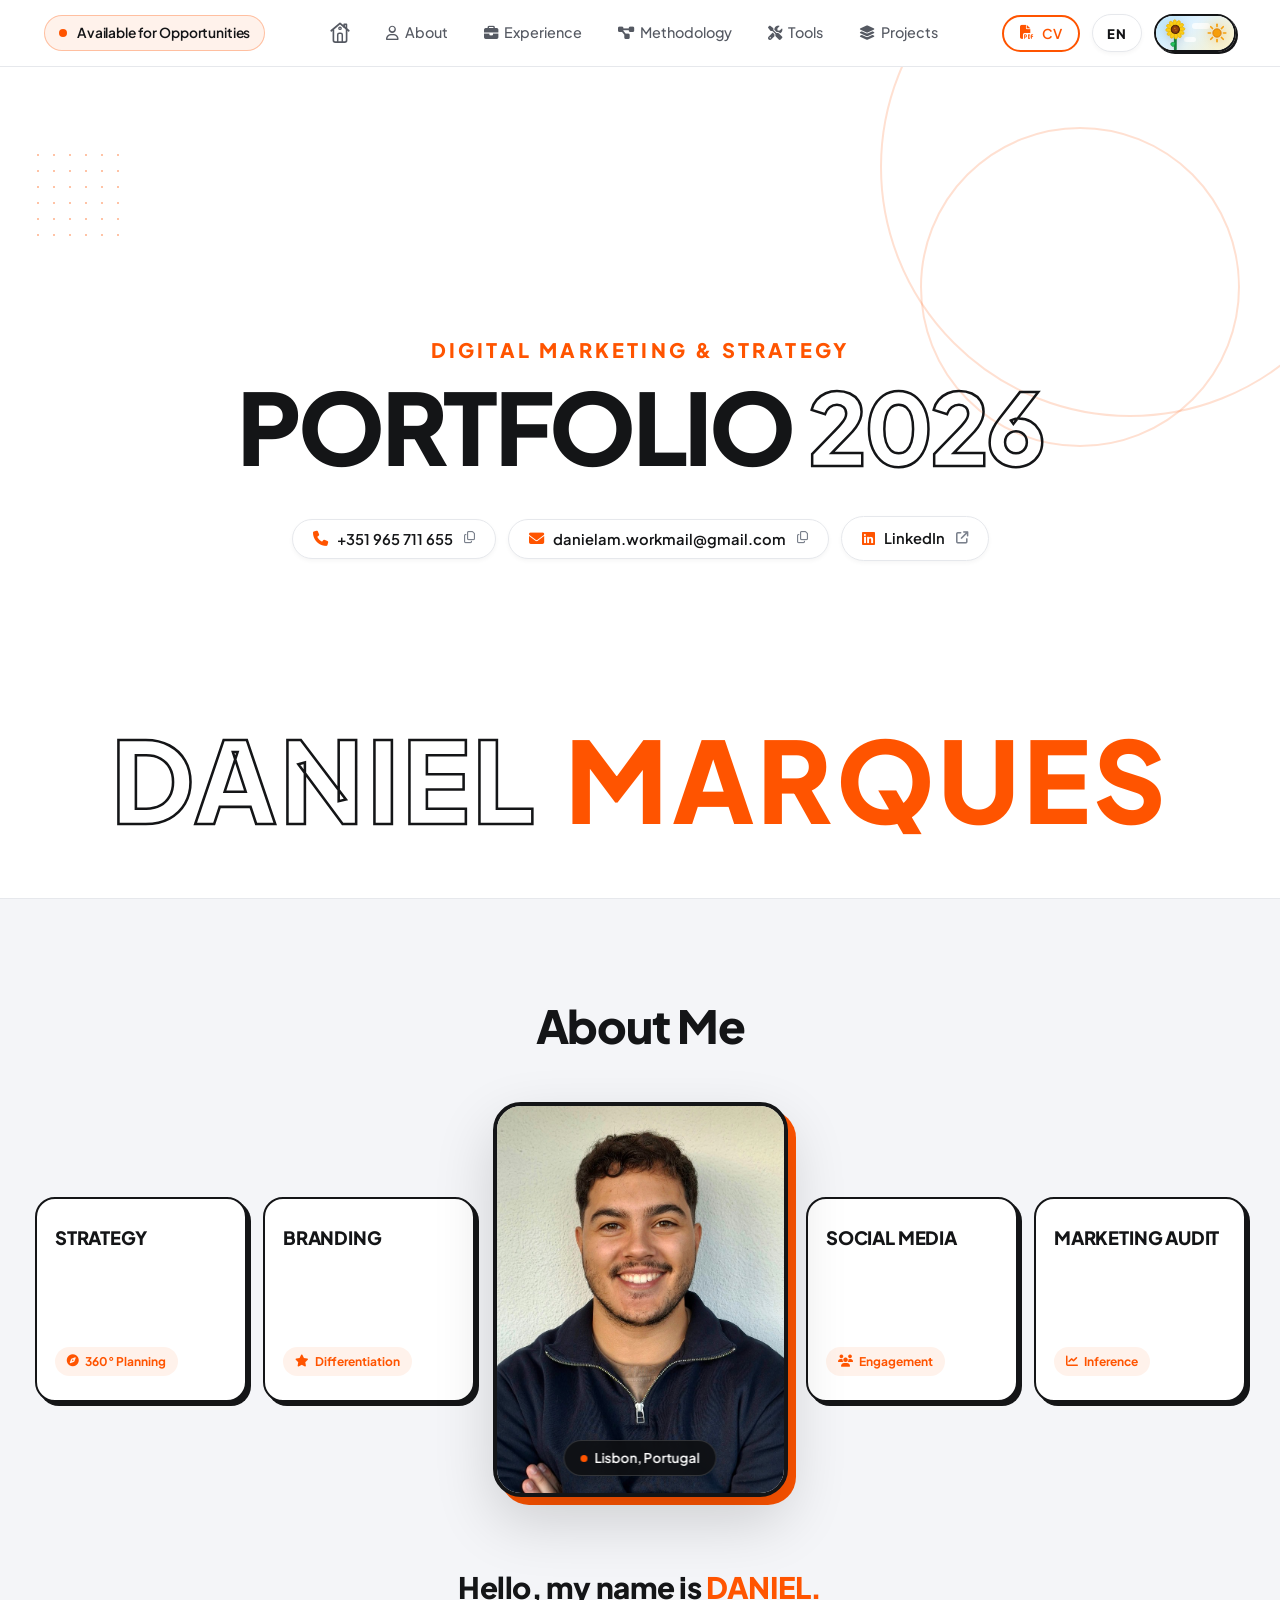
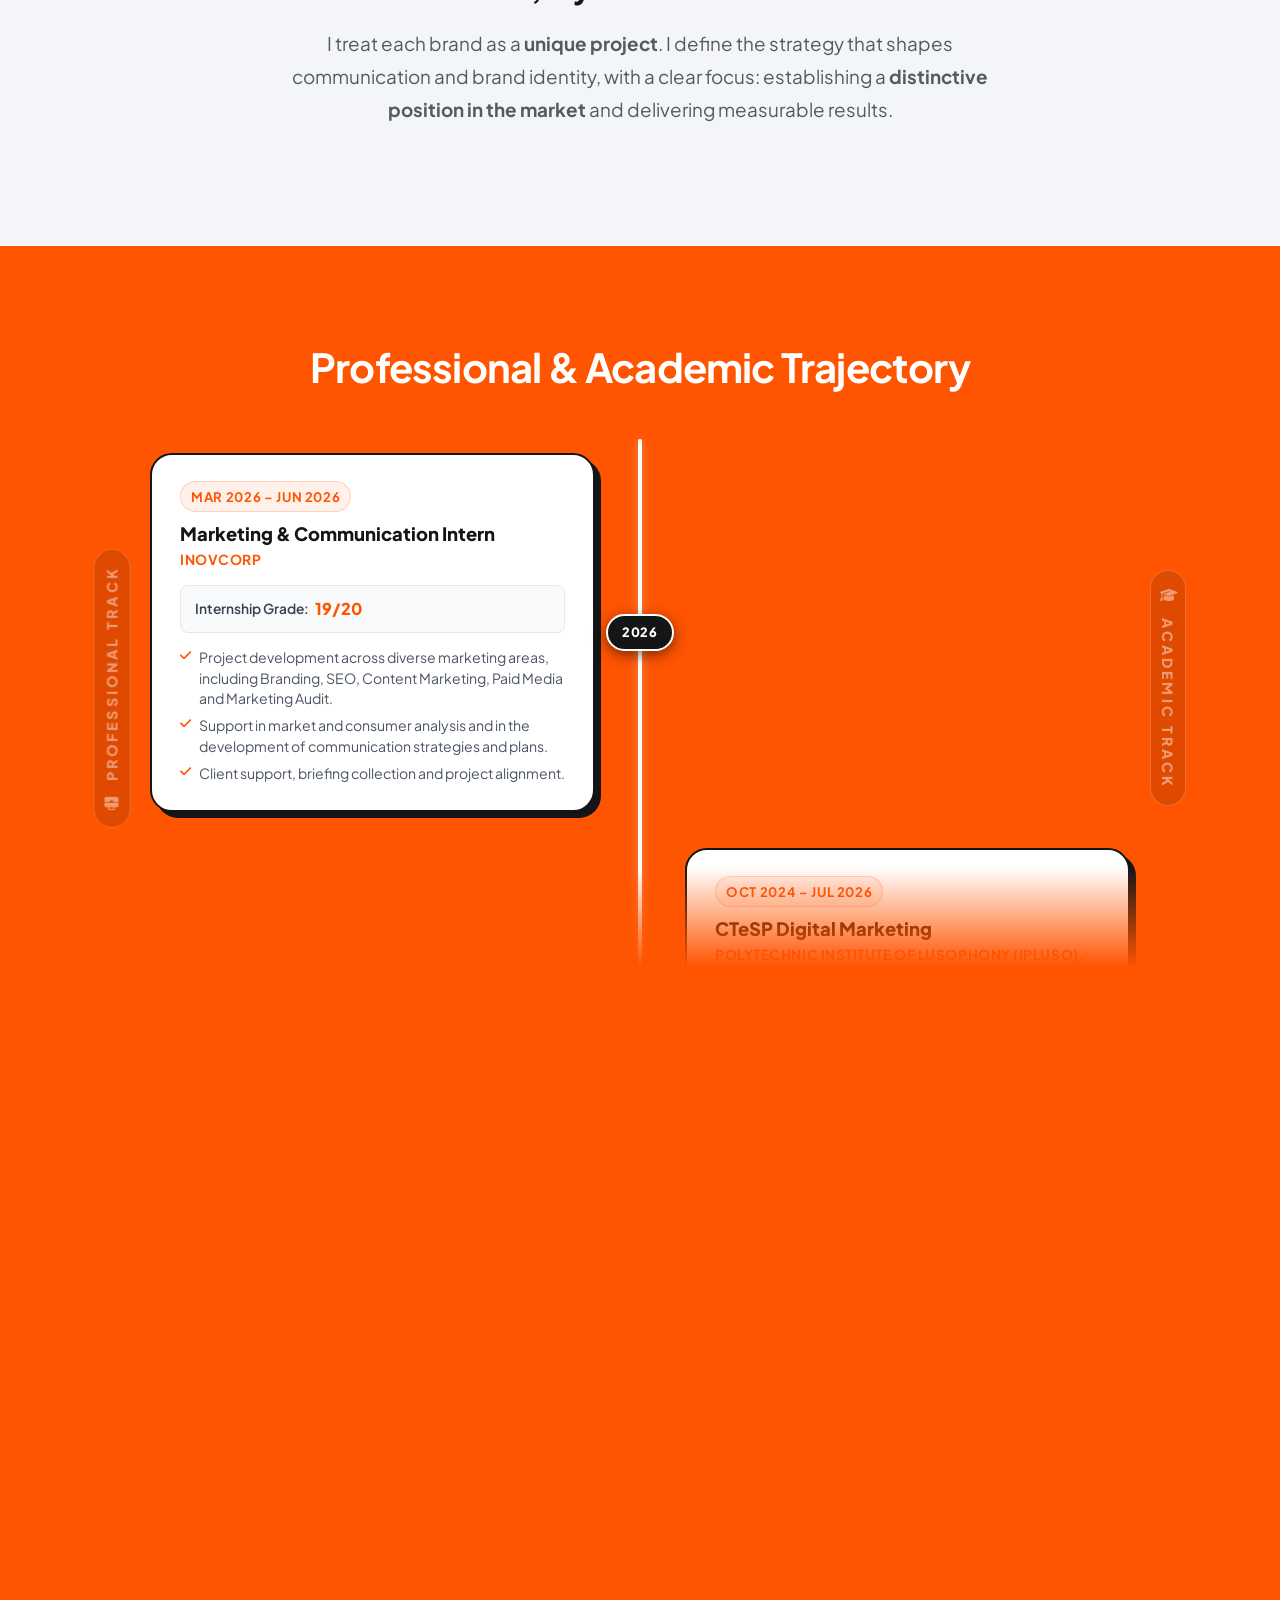
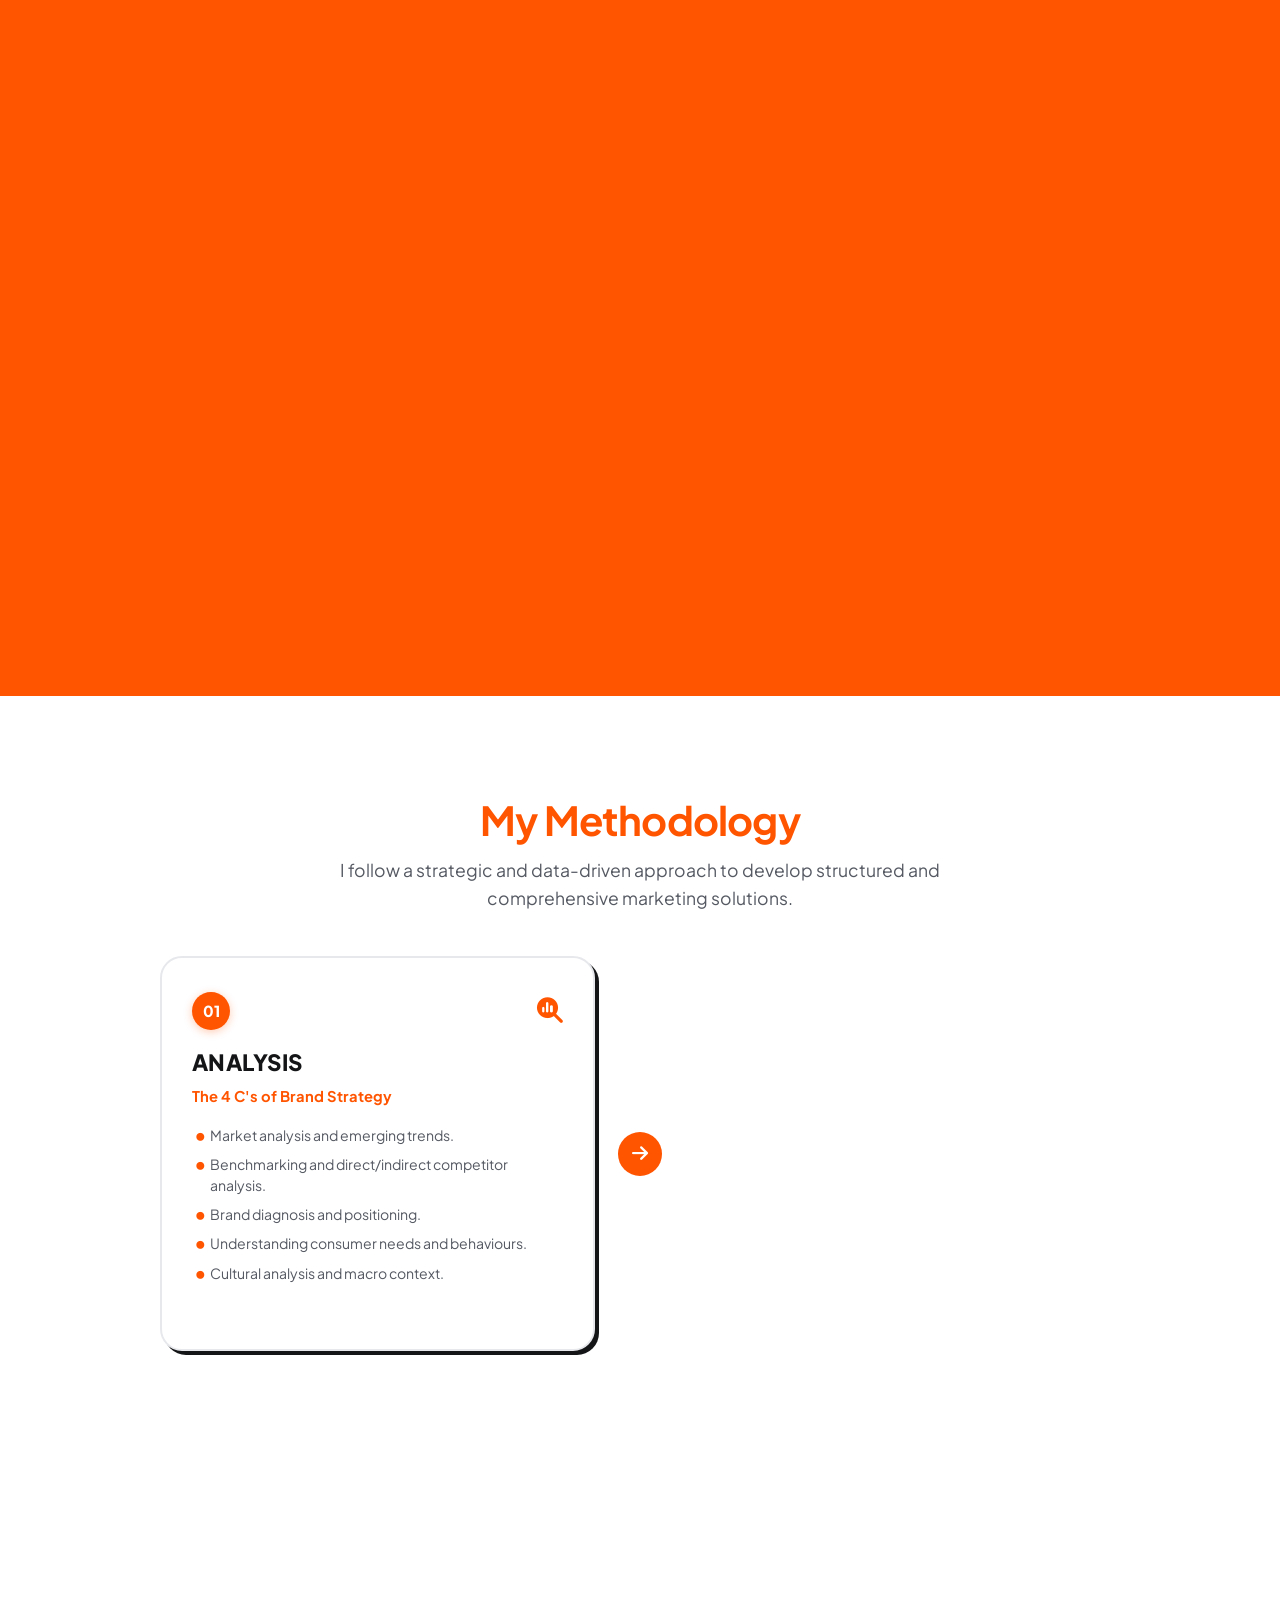
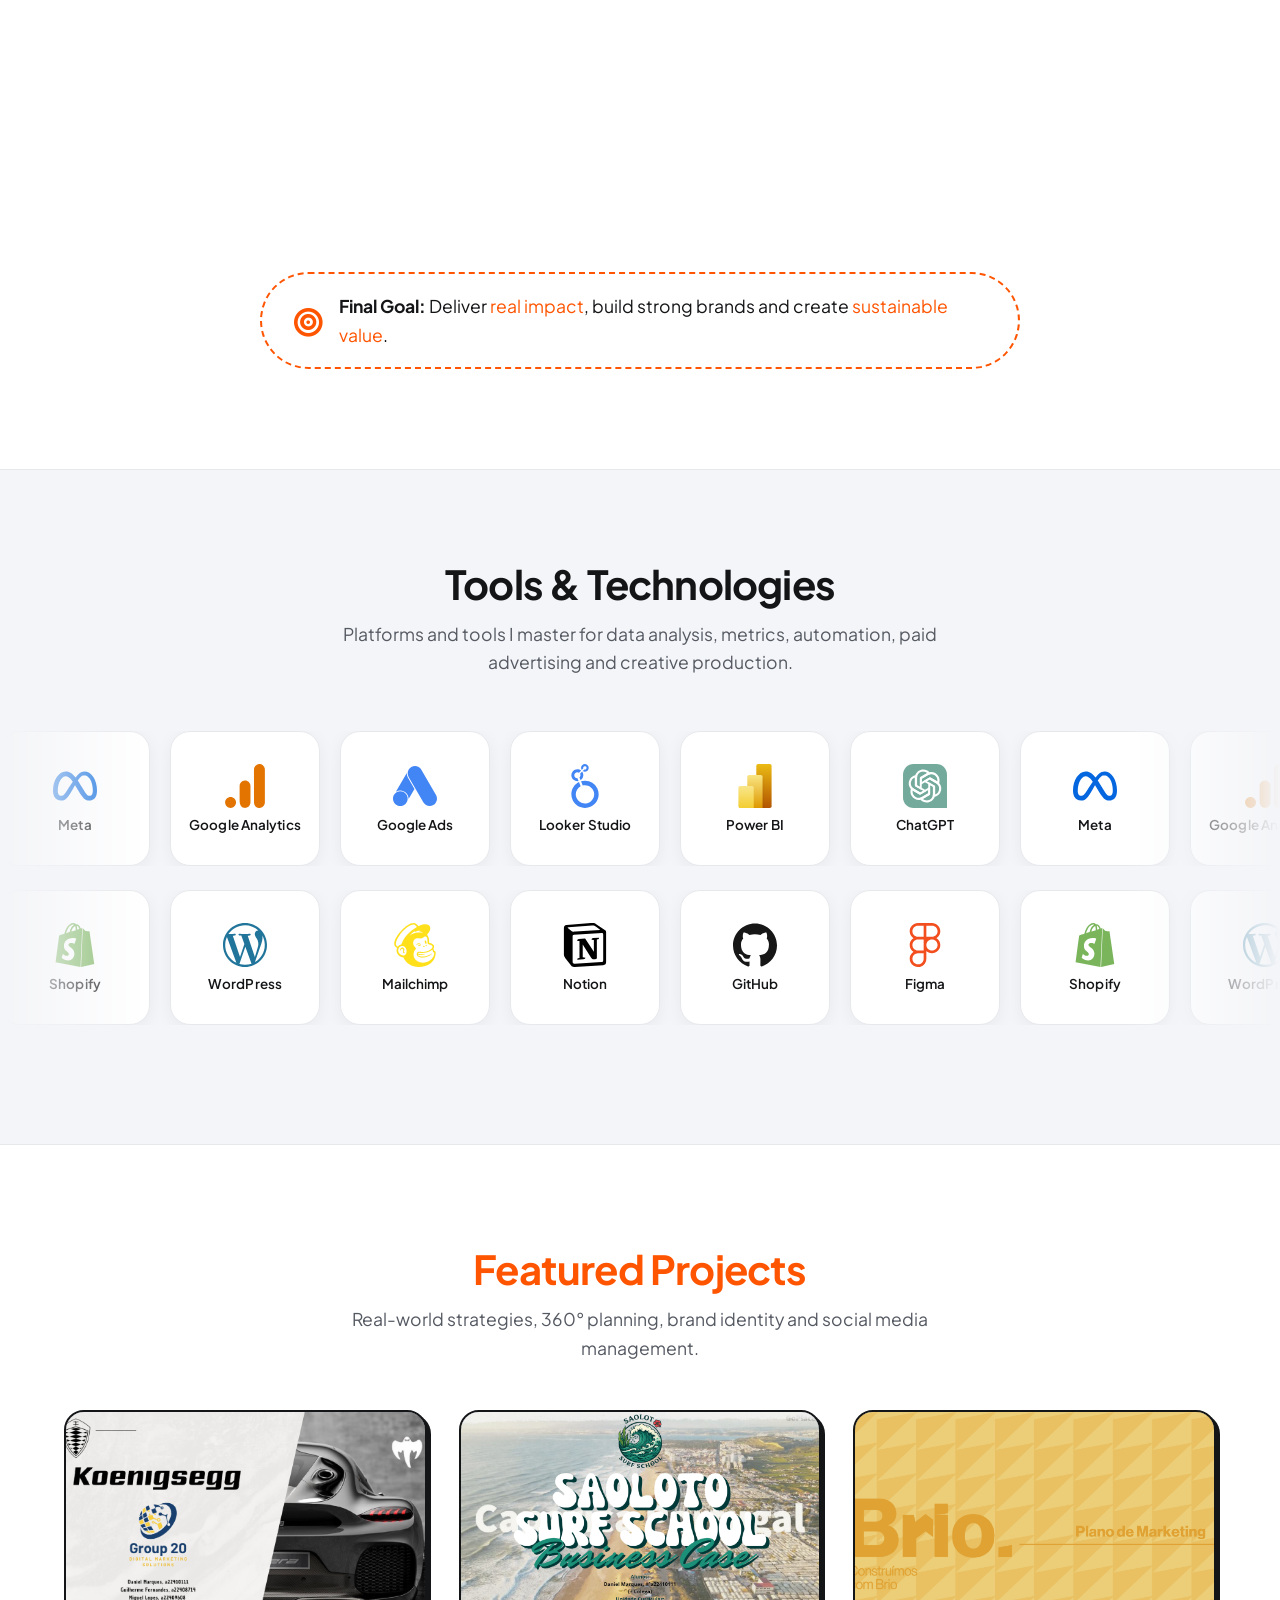
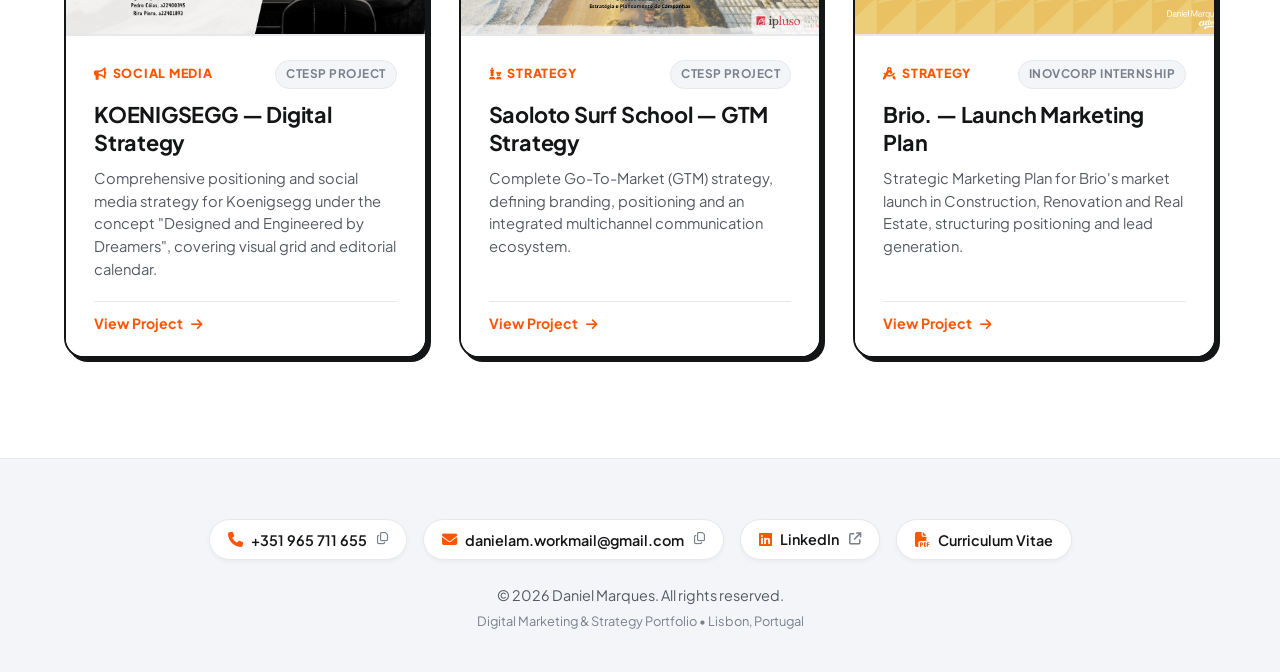
==== commit 42f8cb35: "Fix: Add cache-busting, inline styles and embedded CSS for navbar pin to prevent CDN cache mismatch" ====
--- a/index.html
+++ b/index.html
@@ -15,7 +15,14 @@
   <!-- FontAwesome Icons -->
   <link rel="stylesheet" href="https://cdnjs.cloudflare.com/ajax/libs/font-awesome/6.5.1/css/all.min.css">
   
-  <link rel="stylesheet" href="style.css">
+  <link rel="stylesheet" href="style.css?v=2.2.1">
+  <style>
+    .inferno-pin-wrapper { position: relative; width: 24px; height: 28px; display: inline-flex; align-items: center; justify-content: center; }
+    .inferno-svg-outline { width: 22px; height: 26px; max-width: 22px; max-height: 26px; display: block; transition: opacity 0.22s ease, transform 0.22s cubic-bezier(0.16, 1, 0.3, 1); }
+    .inferno-img-color { position: absolute; top: 50%; left: 50%; width: 28px; height: 28px; max-width: 28px; max-height: 28px; object-fit: contain; transform: translate(-50%, -50%) scale(0.8); opacity: 0; pointer-events: none; transition: opacity 0.25s cubic-bezier(0.16, 1, 0.3, 1), transform 0.25s cubic-bezier(0.16, 1, 0.3, 1); filter: drop-shadow(0 2px 6px rgba(0, 0, 0, 0.35)); }
+    .nav-home-btn.nav-inferno-btn:hover .inferno-svg-outline { opacity: 0; transform: scale(0.8) rotate(-4deg); }
+    .nav-home-btn.nav-inferno-btn:hover .inferno-img-color { opacity: 1; transform: translate(-50%, -50%) scale(1.15) rotate(-3deg); filter: drop-shadow(0 4px 12px rgba(255, 84, 0, 0.5)); }
+  </style>
 </head>
 <body>
 
@@ -31,9 +38,9 @@
         <ul class="nav-list">
           <li>
             <a href="#hero" class="nav-home-btn nav-inferno-btn" id="nav-home-btn" aria-label="Início • Voltar ao topo">
-              <span class="inferno-pin-wrapper">
+              <span class="inferno-pin-wrapper" style="position: relative; width: 24px; height: 28px; display: inline-flex; align-items: center; justify-content: center;">
                 <!-- Clean Modern House Outline (Home) for Normal State -->
-                <svg viewBox="0 0 24 26" class="inferno-svg-outline" fill="none" stroke="currentColor" stroke-linecap="round" stroke-linejoin="round" aria-hidden="true">
+                <svg viewBox="0 0 24 26" class="inferno-svg-outline" width="22" height="26" style="width: 22px; height: 26px; max-width: 22px; max-height: 26px; display: block;" fill="none" stroke="currentColor" stroke-linecap="round" stroke-linejoin="round" aria-hidden="true">
                   <!-- Chimney -->
                   <path d="M 16.5,6.5 L 16.5,3.5 L 19,3.5 L 19,8.5" stroke-width="1.8"/>
                   <!-- Pitched Roof -->
@@ -46,7 +53,7 @@
                   <circle cx="12" cy="7.8" r="1.3" stroke-width="1.4"/>
                 </svg>
                 <!-- Full-Color Official CS:GO Inferno 2 Pin Image for Hover State -->
-                <img src="inferno-pin.webp" alt="CS:GO Inferno 2 Pin" class="inferno-img-color" aria-hidden="true">
+                <img src="inferno-pin.webp" alt="CS:GO Inferno 2 Pin" class="inferno-img-color" width="28" height="28" style="position: absolute; top: 50%; left: 50%; width: 28px; height: 28px; max-width: 28px; max-height: 28px; object-fit: contain; transform: translate(-50%, -50%) scale(0.8); opacity: 0; pointer-events: none;" aria-hidden="true">
               </span>
             </a>
           </li>
@@ -1538,8 +1545,8 @@
   <!-- Notification Toast for Copy -->
   <div id="toast" class="toast">Texto copiado para a área de transferência!</div>
 
-  <script src="translations.js"></script>
-  <script src="script.js"></script>
+  <script src="translations.js?v=2.2.1"></script>
+  <script src="script.js?v=2.2.1"></script>
 
   <!-- ================= CV MODAL ================= -->
   <div id="modal-cv" class="project-modal cv-modal" aria-hidden="true" role="dialog" aria-labelledby="modal-cv-title">
